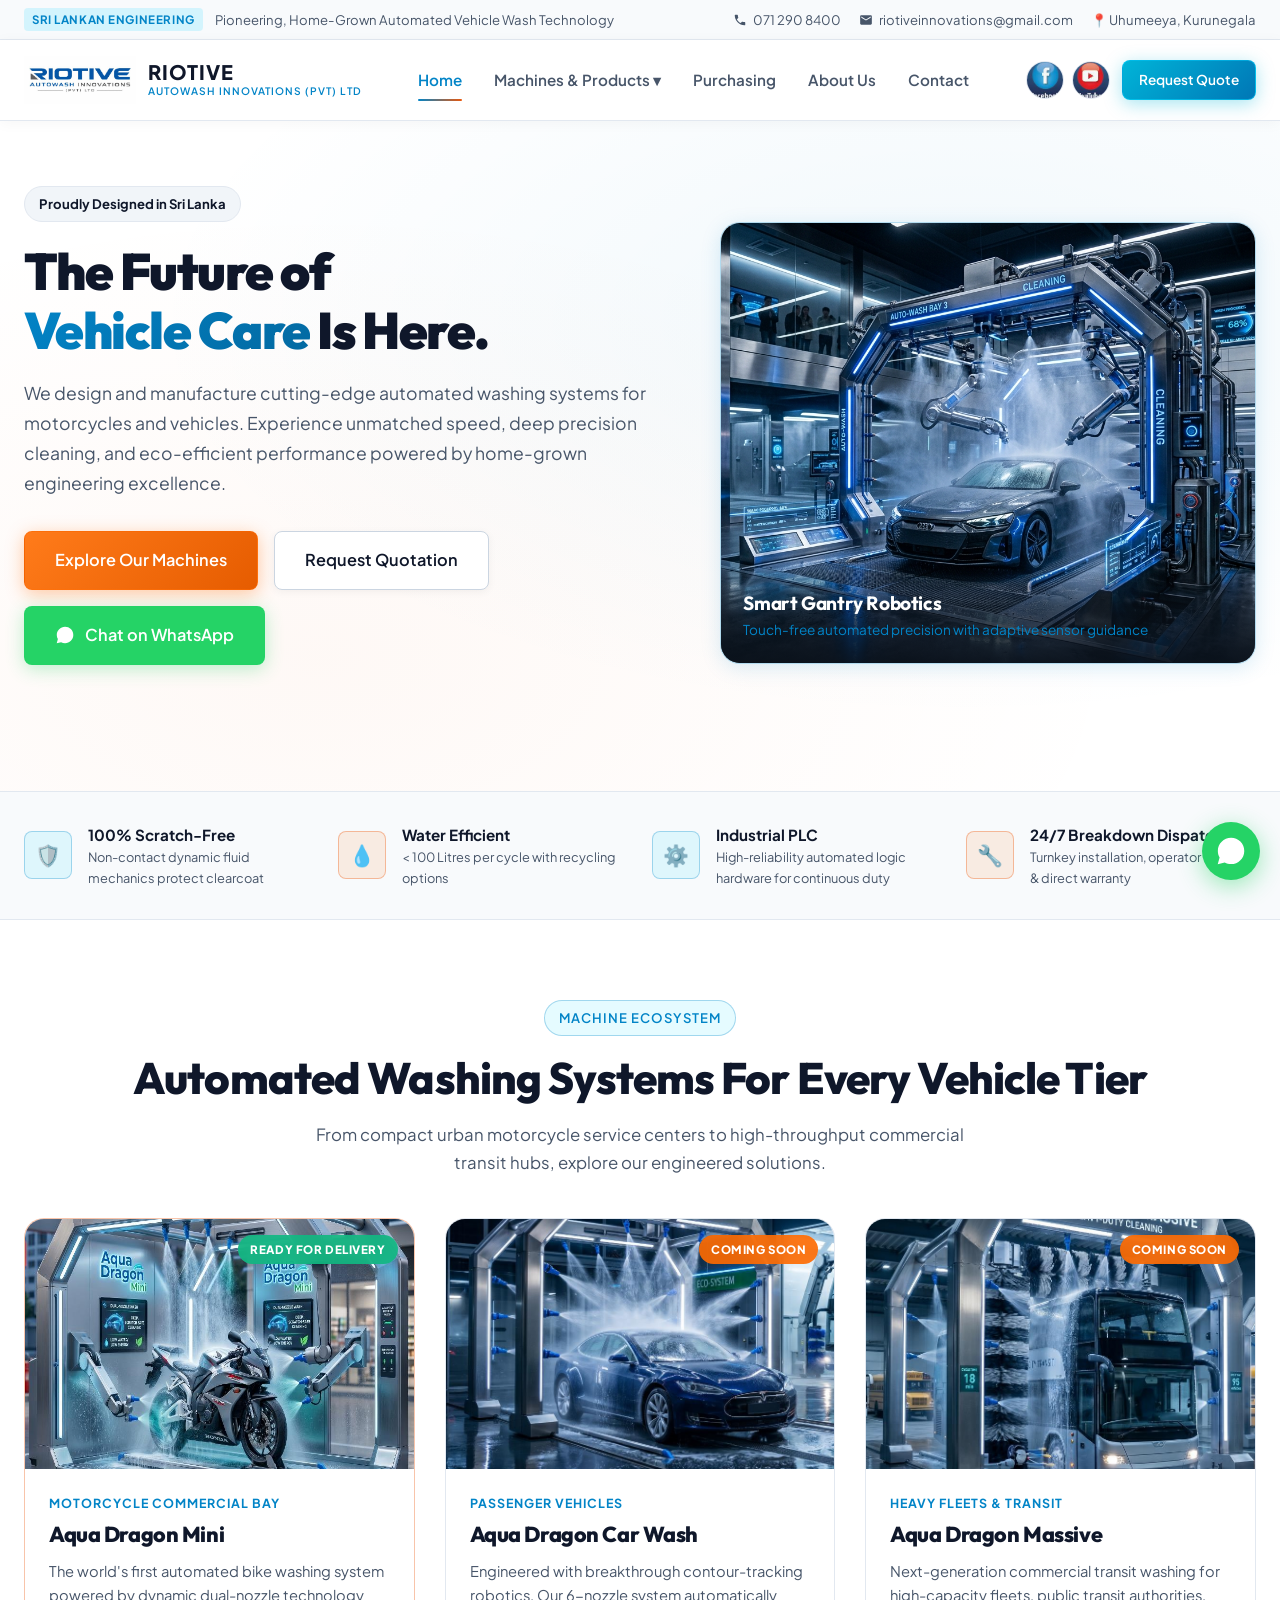
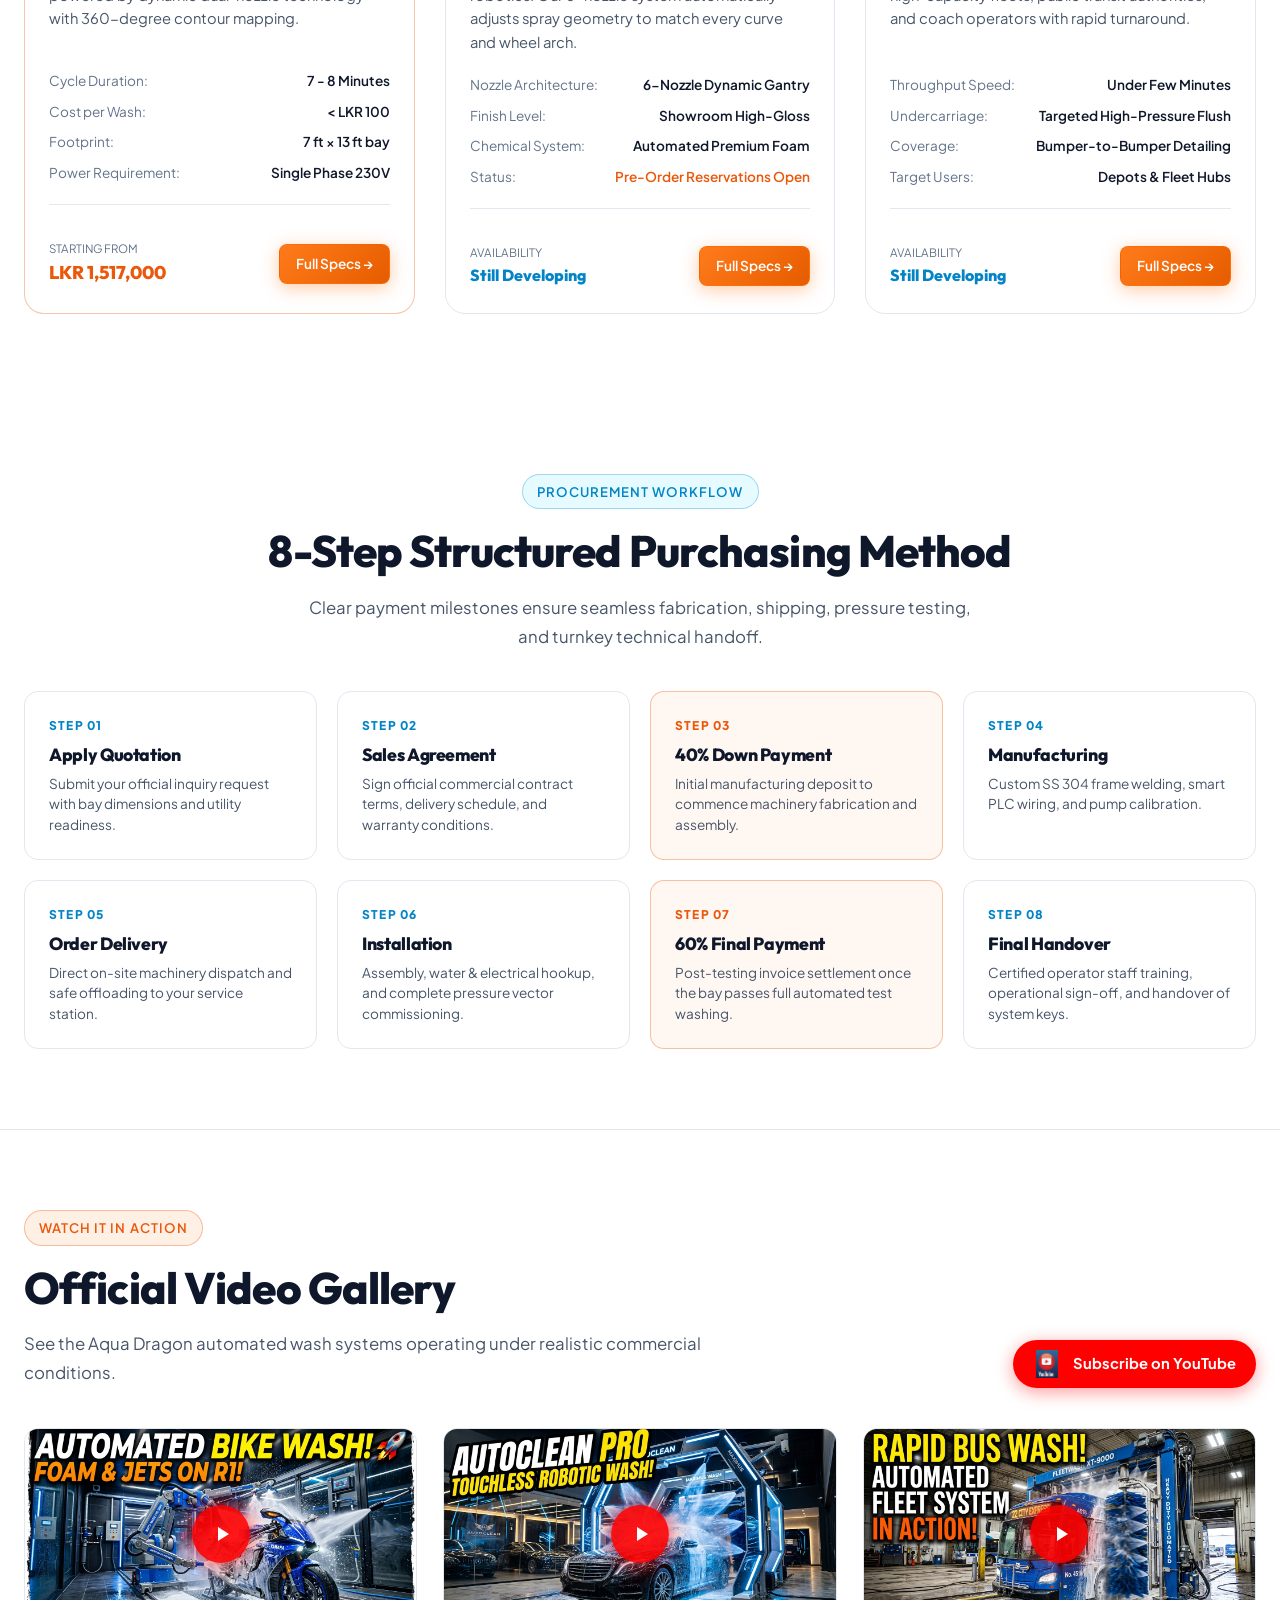
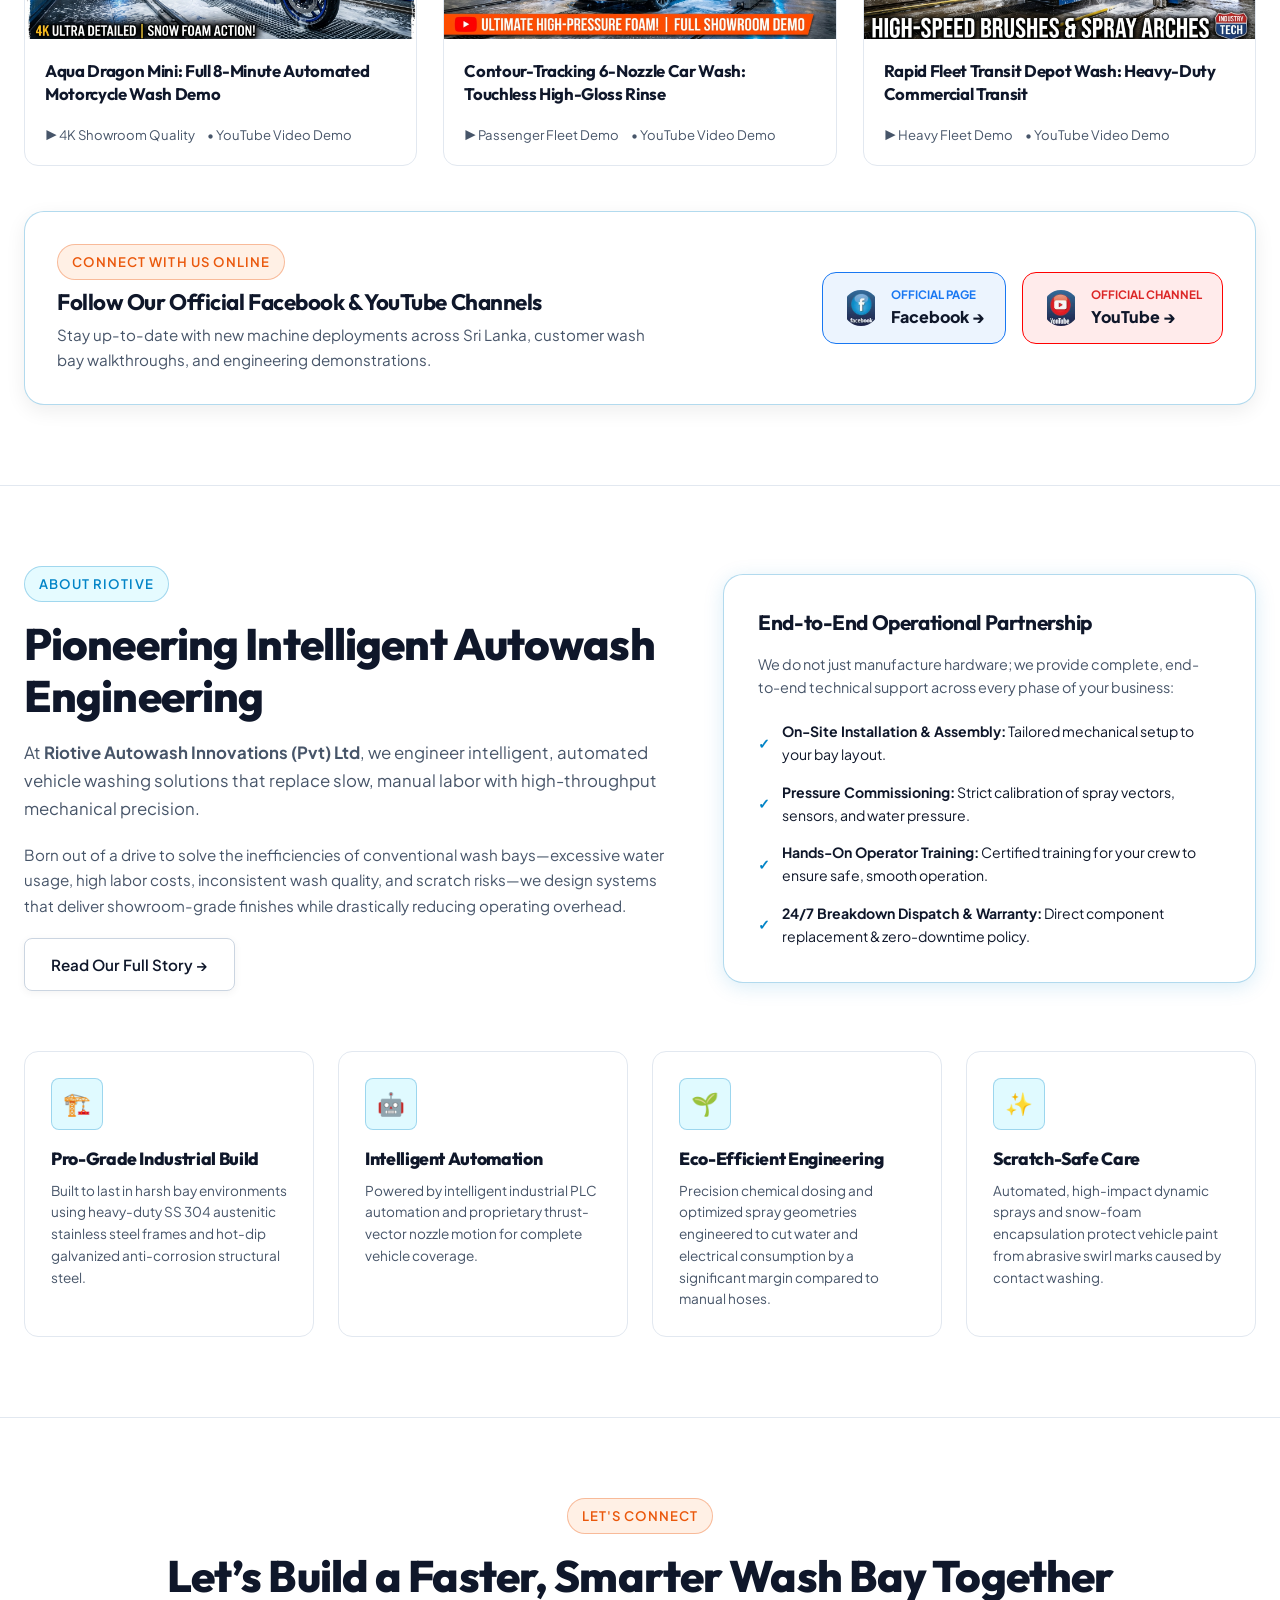
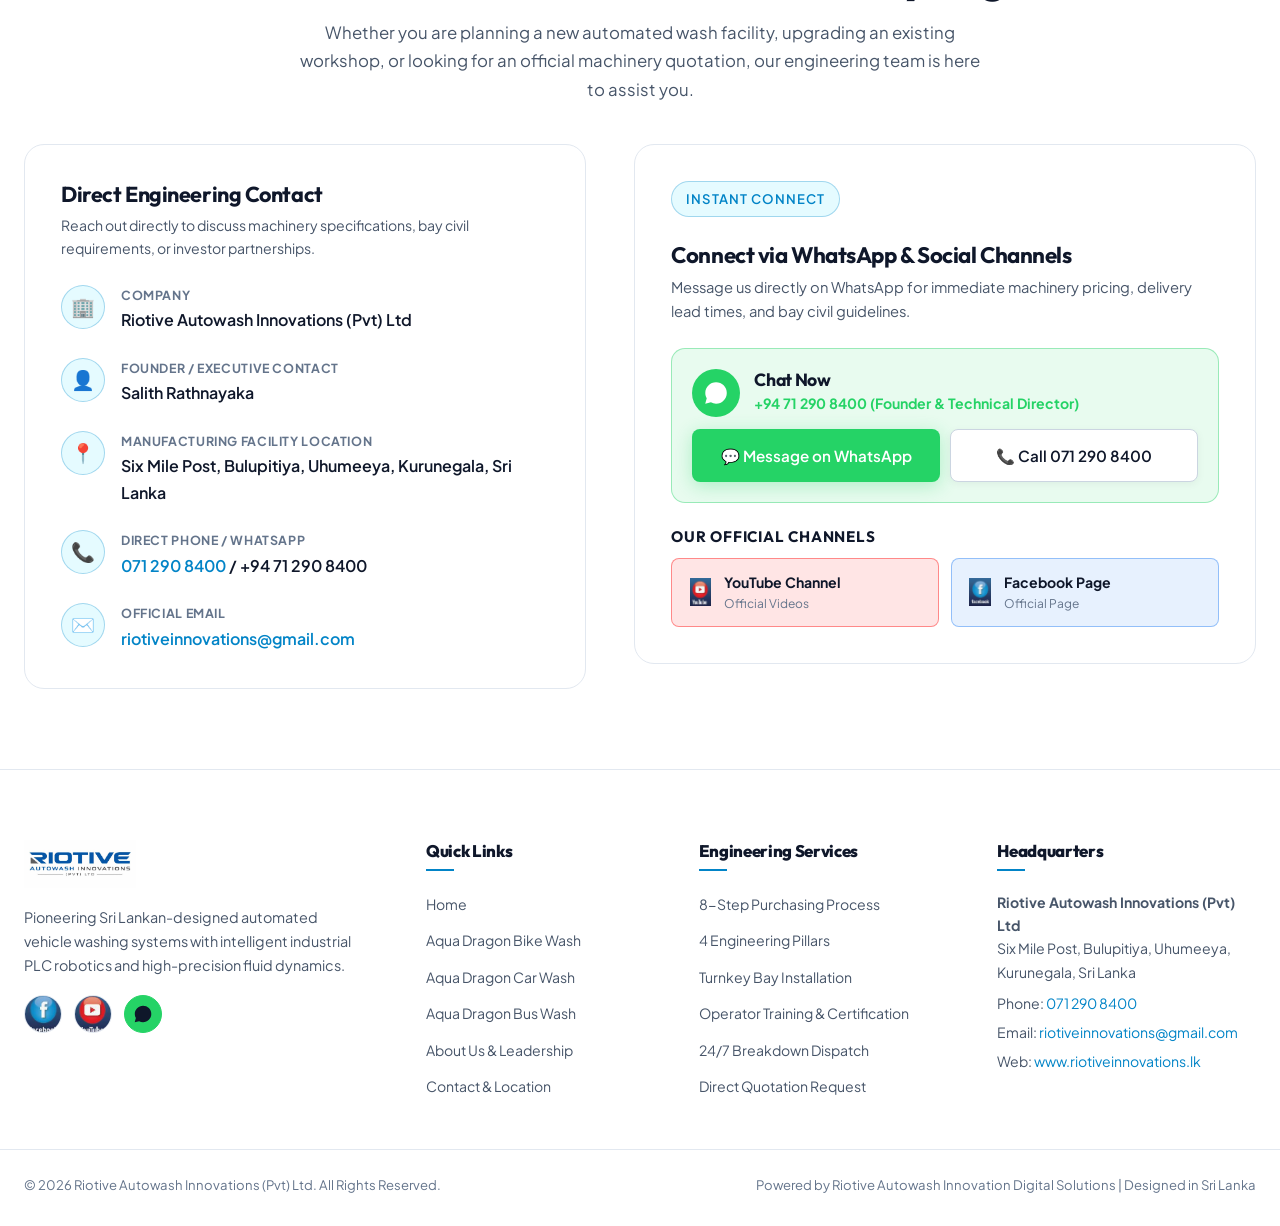
==== index.html @ 25929eab "Add files via upload" ====
<!DOCTYPE html>
<html lang="en">
<head>
  <meta charset="UTF-8">
  <meta name="viewport" content="width=device-width, initial-scale=1.0">
  <title>Riotive Autowash Innovations (Pvt) Ltd | Pioneering Automated Wash Systems</title>
  <meta name="description" content="Pioneering, Sri Lankan-designed automated vehicle washing systems for motorcycles, cars, and commercial transit fleets. Powered by industrial smart PLC and dynamic contour robotics.">
  <link rel="stylesheet" href="css/style.css">
  <link rel="stylesheet" href="css/responsive.css">
</head>
<body>

  <!-- Top Announcement / Contact Bar -->
  <aside class="top-bar" aria-label="Announcement & Quick Contact">
    <div class="container top-bar-content">
      <div class="top-bar-left">
        <span class="top-badge">Sri Lankan Engineering</span>
        <span>Pioneering, Home-Grown Automated Vehicle Wash Technology</span>
      </div>
      <div class="top-bar-right">
        <a href="tel:+94712908400" class="top-contact-link">
          <svg width="14" height="14" viewBox="0 0 24 24" fill="currentColor"><path d="M20 15.5c-1.2 0-2.4-.2-3.6-.6-.3-.1-.7 0-1 .2l-2.2 2.2c-2.8-1.4-5.1-3.8-6.6-6.6l2.2-2.2c.3-.3.4-.7.2-1-.5-1.1-.7-2.3-.7-3.5 0-.6-.4-1-1-1H4c-.6 0-1 .4-1 1 0 9.4 7.6 17 17 17 .6 0 1-.4 1-1v-3.5c0-.6-.4-1-1-1z"/></svg>
          071 290 8400
        </a>
        <a href="mailto:riotiveinnovations@gmail.com" class="top-contact-link">
          <svg width="14" height="14" viewBox="0 0 24 24" fill="currentColor"><path d="M20 4H4c-1.1 0-2 .9-2 2v12c0 1.1.9 2 2 2h16c1.1 0 2-.9 2-2V6c0-1.1-.9-2-2-2zm0 4l-8 5-8-5V6l8 5 8-5v2z"/></svg>
          riotiveinnovations@gmail.com
        </a>
        <span>📍 Uhumeeya, Kurunegala</span>
      </div>
    </div>
  </aside>

  <!-- Main Sticky Header -->
  <header class="site-header">
    <div class="container header-container">
      <a href="index.html" class="brand-logo-wrap">
        <img src="assets/images/riotive-logo.jpg" alt="Riotive Autowash Innovations Logo" class="brand-logo-img">
        <div class="brand-title-wrap">
          <span class="brand-title">RIOTIVE</span>
          <span class="brand-sub">AUTOWASH INNOVATIONS (PVT) LTD</span>
        </div>
      </a>

      <!-- Desktop Nav -->
      <nav class="main-nav" id="mainNav">
        <a href="index.html" class="nav-link active">Home</a>
        <div class="nav-item-dropdown">
          <a href="#products" class="nav-link">Machines & Products ▾</a>
          <div class="dropdown-menu">
            <a href="bike-wash.html" class="dropdown-link">
              <span>🏍️ Aqua Dragon Mini (Bike)</span>
              <span class="dropdown-badge">Ready</span>
            </a>
            <a href="car-wash.html" class="dropdown-link">
              <span>🚗 Aqua Dragon Car Wash</span>
              <span class="dropdown-badge">Soon</span>
            </a>
            <a href="bus-wash.html" class="dropdown-link">
              <span>🚌 Aqua Dragon Massive (Bus)</span>
              <span class="dropdown-badge">Fleet</span>
            </a>
          </div>
        </div>
        <a href="#workflow" class="nav-link">Purchasing</a>
        <a href="about.html" class="nav-link">About Us</a>
        <a href="contact.html" class="nav-link">Contact</a>
      </nav>

      <!-- Action & Social Icons -->
      <div class="header-actions">
        <!-- Direct Social Badges (Click opens Facebook & YouTube) -->
        <div class="header-social-group">
          <a href="https://web.facebook.com/profile.php?id=61556286316075" target="_blank" rel="noopener noreferrer" class="social-pill-btn facebook" title="Visit Riotive on Facebook">
            <img src="assets/images/facebook-badge.png" alt="Facebook Page">
          </a>
          <a href="https://www.youtube.com/channel/UC009tsk7LXYCrfcSwEi6hLQ" target="_blank" rel="noopener noreferrer" class="social-pill-btn youtube" title="Watch Riotive on YouTube">
            <img src="assets/images/youtube-badge.png" alt="YouTube Channel">
          </a>
        </div>

        <a href="#contact" class="btn btn-primary btn-sm">Request Quote</a>
        <button class="mobile-toggle" id="mobileToggle" aria-label="Toggle Navigation">&#9776;</button>
      </div>
    </div>
  </header>

  <!-- Hero Section -->
  <section class="hero-section">
    <div class="hero-bg-overlay"></div>
    <div class="container hero-grid">
      <div class="hero-content">
        <div class="hero-badge-row">
          <div class="badge-country">
            <span>Proudly Designed in Sri Lanka</span>
          </div>
        </div>

        <h1 class="hero-title">
          The Future of <br>
          <span class="gradient-text-cyan">Vehicle Care</span> Is Here.
        </h1>

        <p class="hero-tagline">
          We design and manufacture cutting-edge automated washing systems for motorcycles and vehicles. Experience unmatched speed, deep precision cleaning, and eco-efficient performance powered by home-grown engineering excellence.
        </p>

        <div class="hero-cta-group">
          <a href="#products" class="btn btn-orange btn-lg">Explore Our Machines</a>
          <a href="contact.html" class="btn btn-secondary btn-lg">Request Quotation</a>
          <a href="https://wa.me/94712908400?text=Hello%20Riotive,%20I%20would%20like%20to%20learn%20more%20about%20your%20automated%20washing%20systems" target="_blank" rel="noopener noreferrer" class="btn btn-whatsapp btn-lg">
            <svg width="20" height="20" viewBox="0 0 24 24" fill="currentColor"><path d="M12.04 2c-5.46 0-9.91 4.45-9.91 9.91 0 1.75.46 3.45 1.32 4.95L2.05 22l5.25-1.38c1.45.79 3.08 1.21 4.74 1.21 5.46 0 9.91-4.45 9.91-9.91 0-2.65-1.03-5.14-2.9-7.01A9.816 9.816 0 0 0 12.04 2z"/></svg>
            Chat on WhatsApp
          </a>
        </div>
      </div>

      <!-- Hero Visual Card -->
      <div class="hero-media-wrap">
        <div class="hero-main-card">
          <img src="assets/images/hero_banner.jpg" alt="Riotive Automated Vehicle Wash Facility" class="hero-main-img lightbox-trigger" data-caption="Riotive Futuristic Automated Wash Showroom Bay">
          <div class="hero-image-overlay">
            <h3 style="font-size: 1.2rem; color: #fff; margin-bottom: 4px;">Smart Gantry Robotics</h3>
            <p style="font-size: 0.85rem; color: var(--accent-cyan);">Touch-free automated precision with adaptive sensor guidance</p>
          </div>
        </div>
      </div>
    </div>
  </section>

  <!-- Trust & Value Strip -->
  <section class="trust-strip">
    <div class="container trust-grid">
      <div class="trust-item">
        <div class="trust-icon-box">🛡️</div>
        <div>
          <div class="trust-item-title">100% Scratch-Free</div>
          <div class="trust-item-desc">Non-contact dynamic fluid mechanics protect clearcoat</div>
        </div>
      </div>

      <div class="trust-item orange">
        <div class="trust-icon-box">💧</div>
        <div>
          <div class="trust-item-title">Water Efficient</div>
          <div class="trust-item-desc">&lt; 100 Litres per cycle with recycling options</div>
        </div>
      </div>

      <div class="trust-item">
        <div class="trust-icon-box">⚙️</div>
        <div>
          <div class="trust-item-title">Industrial PLC</div>
          <div class="trust-item-desc">High-reliability automated logic hardware for continuous duty</div>
        </div>
      </div>

      <div class="trust-item orange">
        <div class="trust-icon-box">🔧</div>
        <div>
          <div class="trust-item-title">24/7 Breakdown Dispatch</div>
          <div class="trust-item-desc">Turnkey installation, operator training & direct warranty</div>
        </div>
      </div>
    </div>
  </section>

  <!-- Product Lineup Section -->
  <section class="products-section" id="products">
    <div class="container">
      <div class="text-center">
        <span class="section-tag">Machine Ecosystem</span>
        <h2 class="section-title">Automated Washing Systems For Every Vehicle Tier</h2>
        <p class="section-desc">From compact urban motorcycle service centers to high-throughput commercial transit hubs, explore our engineered solutions.</p>
      </div>

      <div class="products-grid">
        <!-- 1. Aqua Dragon Mini (Bike) -->
        <article class="product-card featured" onclick="if(!event.target.closest('a')) window.location.href='bike-wash.html'" data-href="bike-wash.html" role="button" tabindex="0" aria-label="View Aqua Dragon Mini full specifications">
          <span class="product-card-badge">Ready for Delivery</span>
          <div class="product-thumb-wrap">
            <img src="assets/images/bike-wash-bay.jpg" alt="Aqua Dragon Mini Automatic Bike Wash" class="product-thumb-img">
          </div>
          <div class="product-card-body">
            <span class="product-category">Motorcycle Commercial Bay</span>
            <h3 class="product-title">Aqua Dragon Mini</h3>
            <p class="product-desc">The world's first automated bike washing system powered by dynamic dual-nozzle technology with 360-degree contour mapping.</p>
            
            <div class="product-specs-list">
              <div class="product-spec-row">
                <span class="spec-key">Cycle Duration:</span>
                <span class="spec-val">7 - 8 Minutes</span>
              </div>
              <div class="product-spec-row">
                <span class="spec-key">Cost per Wash:</span>
                <span class="spec-val">&lt; LKR 100</span>
              </div>
              <div class="product-spec-row">
                <span class="spec-key">Footprint:</span>
                <span class="spec-val">7 ft × 13 ft bay</span>
              </div>
              <div class="product-spec-row">
                <span class="spec-key">Power Requirement:</span>
                <span class="spec-val">Single Phase 230V</span>
              </div>
            </div>

            <div class="product-card-footer">
              <div class="product-pricing-wrap">
                <span class="price-sub">Starting From</span>
                <span class="price-num">LKR 1,517,000</span>
              </div>
              <a href="bike-wash.html" class="btn btn-orange btn-sm">Full Specs &rarr;</a>
            </div>
          </div>
        </article>

        <!-- 2. Aqua Dragon Car Wash -->
        <article class="product-card" onclick="if(!event.target.closest('a')) window.location.href='car-wash.html'" data-href="car-wash.html" role="button" tabindex="0" aria-label="View Aqua Dragon Car Wash full specifications">
          <span class="product-card-badge orange">Coming Soon</span>
          <div class="product-thumb-wrap">
            <img src="assets/images/car-wash-gantry.jpg" alt="Aqua Dragon Automatic Car Wash" class="product-thumb-img">
          </div>
          <div class="product-card-body">
            <span class="product-category">Passenger Vehicles</span>
            <h3 class="product-title">Aqua Dragon Car Wash</h3>
            <p class="product-desc">Engineered with breakthrough contour-tracking robotics. Our 6-nozzle system automatically adjusts spray geometry to match every curve and wheel arch.</p>
            
            <div class="product-specs-list">
              <div class="product-spec-row">
                <span class="spec-key">Nozzle Architecture:</span>
                <span class="spec-val">6-Nozzle Dynamic Gantry</span>
              </div>
              <div class="product-spec-row">
                <span class="spec-key">Finish Level:</span>
                <span class="spec-val">Showroom High-Gloss</span>
              </div>
              <div class="product-spec-row">
                <span class="spec-key">Chemical System:</span>
                <span class="spec-val">Automated Premium Foam</span>
              </div>
              <div class="product-spec-row">
                <span class="spec-key">Status:</span>
                <span class="spec-val" style="color: var(--accent-orange);">Pre-Order Reservations Open</span>
              </div>
            </div>

            <div class="product-card-footer">
              <div class="product-pricing-wrap">
                <span class="price-sub">Availability</span>
                <span class="price-num" style="font-size: 1rem; color: var(--accent-cyan);">Still Developing</span>
              </div>
              <a href="car-wash.html" class="btn btn-orange btn-sm">Full Specs &rarr;</a>
            </div>
          </div>
        </article>

        <!-- 3. Aqua Dragon Massive (Bus) -->
        <article class="product-card" onclick="if(!event.target.closest('a')) window.location.href='bus-wash.html'" data-href="bus-wash.html" role="button" tabindex="0" aria-label="View Aqua Dragon Massive full specifications">
          <span class="product-card-badge orange">Coming Soon</span>
          <div class="product-thumb-wrap">
            <img src="assets/images/bus-wash-gantry.jpg" alt="Aqua Dragon Massive Automatic Bus Wash" class="product-thumb-img">
          </div>
          <div class="product-card-body">
            <span class="product-category">Heavy Fleets & Transit</span>
            <h3 class="product-title">Aqua Dragon Massive</h3>
            <p class="product-desc">Next-generation commercial transit washing for high-capacity fleets, public transit authorities, and coach operators with rapid turnaround.</p>
            
            <div class="product-specs-list">
              <div class="product-spec-row">
                <span class="spec-key">Throughput Speed:</span>
                <span class="spec-val">Under Few Minutes</span>
              </div>
              <div class="product-spec-row">
                <span class="spec-key">Undercarriage:</span>
                <span class="spec-val">Targeted High-Pressure Flush</span>
              </div>
              <div class="product-spec-row">
                <span class="spec-key">Coverage:</span>
                <span class="spec-val">Bumper-to-Bumper Detailing</span>
              </div>
              <div class="product-spec-row">
                <span class="spec-key">Target Users:</span>
                <span class="spec-val">Depots & Fleet Hubs</span>
              </div>
            </div>

            <div class="product-card-footer">
              <div class="product-pricing-wrap">
                <span class="price-sub">Availability</span>
                <span class="price-num" style="font-size: 1rem; color: var(--accent-cyan);">Still Developing</span>
              </div>
              <a href="bus-wash.html" class="btn btn-orange btn-sm">Full Specs &rarr;</a>
            </div>
          </div>
        </article>
      </div>
    </div>
  </section>



  <!-- 8-Step Purchasing & Procurement Workflow -->
  <section class="workflow-section" id="workflow">
    <div class="container">
      <div class="text-center">
        <span class="section-tag">Procurement Workflow</span>
        <h2 class="section-title">8-Step Structured Purchasing Method</h2>
        <p class="section-desc">Clear payment milestones ensure seamless fabrication, shipping, pressure testing, and turnkey technical handoff.</p>
      </div>

      <div class="workflow-grid">
        <div class="workflow-card">
          <div class="workflow-step-num">Step 01</div>
          <h4 class="workflow-card-title">Apply Quotation</h4>
          <p class="workflow-card-desc">Submit your official inquiry request with bay dimensions and utility readiness.</p>
        </div>

        <div class="workflow-card">
          <div class="workflow-step-num">Step 02</div>
          <h4 class="workflow-card-title">Sales Agreement</h4>
          <p class="workflow-card-desc">Sign official commercial contract terms, delivery schedule, and warranty conditions.</p>
        </div>

        <div class="workflow-card highlight">
          <div class="workflow-step-num">Step 03</div>
          <h4 class="workflow-card-title">40% Down Payment</h4>
          <p class="workflow-card-desc">Initial manufacturing deposit to commence machinery fabrication and assembly.</p>
        </div>

        <div class="workflow-card">
          <div class="workflow-step-num">Step 04</div>
          <h4 class="workflow-card-title">Manufacturing</h4>
          <p class="workflow-card-desc">Custom SS 304 frame welding, smart PLC wiring, and pump calibration.</p>
        </div>

        <div class="workflow-card">
          <div class="workflow-step-num">Step 05</div>
          <h4 class="workflow-card-title">Order Delivery</h4>
          <p class="workflow-card-desc">Direct on-site machinery dispatch and safe offloading to your service station.</p>
        </div>

        <div class="workflow-card">
          <div class="workflow-step-num">Step 06</div>
          <h4 class="workflow-card-title">Installation</h4>
          <p class="workflow-card-desc">Assembly, water & electrical hookup, and complete pressure vector commissioning.</p>
        </div>

        <div class="workflow-card highlight">
          <div class="workflow-step-num">Step 07</div>
          <h4 class="workflow-card-title">60% Final Payment</h4>
          <p class="workflow-card-desc">Post-testing invoice settlement once the bay passes full automated test washing.</p>
        </div>

        <div class="workflow-card">
          <div class="workflow-step-num">Step 08</div>
          <h4 class="workflow-card-title">Final Handover</h4>
          <p class="workflow-card-desc">Certified operator staff training, operational sign-off, and handover of system keys.</p>
        </div>
      </div>

    </div>
  </section>

  <!-- Video Gallery Section (YouTube Integration) -->
  <section class="video-section" id="videos">
    <div class="container">
      <div class="video-header-row">
        <div>
          <span class="section-tag orange">Watch It In Action</span>
          <h2 class="section-title">Official Video Gallery</h2>
          <p class="section-desc" style="margin-bottom: 0;">See the Aqua Dragon automated wash systems operating under realistic commercial conditions.</p>
        </div>

        <!-- Direct Click to YouTube Channel -->
        <a href="https://www.youtube.com/channel/UC009tsk7LXYCrfcSwEi6hLQ" target="_blank" rel="noopener noreferrer" class="youtube-channel-pill" title="Click to visit Riotive YouTube Channel">
          <img src="assets/images/youtube-badge.png" alt="YouTube" style="width: 28px; height: 28px; object-fit: contain;">
          <span>Subscribe on YouTube</span>
        </a>
      </div>

      <div class="video-grid">
        <!-- Video 1: Bike Wash -->
        <div class="video-card video-card-trigger" data-title="Aqua Dragon Automatic Bike Wash - Dual-Nozzle Snow Foam & Pressure Demo">
          <div class="video-thumb-container">
            <img src="assets/images/video_thumb_bike.jpg" alt="Automated Bike Wash Video" class="video-thumb-img">
            <div class="play-button-overlay">
              <svg viewBox="0 0 24 24"><path d="M8 5v14l11-7z"/></svg>
            </div>
          </div>
          <div class="video-info-box">
            <h4 class="video-title">Aqua Dragon Mini: Full 8-Minute Automated Motorcycle Wash Demo</h4>
            <div class="video-meta">
              <span>▶ 4K Showroom Quality</span>
              <span>• YouTube Video Demo</span>
            </div>
          </div>
        </div>

        <!-- Video 2: Car Wash -->
        <div class="video-card video-card-trigger" data-title="Aqua Dragon Touchless Robotic Car Wash - High Pressure Foam Arches">
          <div class="video-thumb-container">
            <img src="assets/images/video_thumb_car.jpg" alt="Touchless Car Wash Video" class="video-thumb-img">
            <div class="play-button-overlay">
              <svg viewBox="0 0 24 24"><path d="M8 5v14l11-7z"/></svg>
            </div>
          </div>
          <div class="video-info-box">
            <h4 class="video-title">Contour-Tracking 6-Nozzle Car Wash: Touchless High-Gloss Rinse</h4>
            <div class="video-meta">
              <span>▶ Passenger Fleet Demo</span>
              <span>• YouTube Video Demo</span>
            </div>
          </div>
        </div>

        <!-- Video 3: Bus Wash -->
        <div class="video-card video-card-trigger" data-title="Aqua Dragon Massive Transit Bus Wash - Rapid Depot Fleet Cleaning">
          <div class="video-thumb-container">
            <img src="assets/images/video_thumb_bus.jpg" alt="Commercial Fleet Bus Wash Video" class="video-thumb-img">
            <div class="play-button-overlay">
              <svg viewBox="0 0 24 24"><path d="M8 5v14l11-7z"/></svg>
            </div>
          </div>
          <div class="video-info-box">
            <h4 class="video-title">Rapid Fleet Transit Depot Wash: Heavy-Duty Commercial Transit</h4>
            <div class="video-meta">
              <span>▶ Heavy Fleet Demo</span>
              <span>• YouTube Video Demo</span>
            </div>
          </div>
        </div>
      </div>

      <!-- Social Media Channels Spotlight Card (Direct Click to FB & YT) -->
      <div style="margin-top: 45px; background: var(--bg-card); border: 1px solid var(--border-cyan); border-radius: var(--radius-lg); padding: 32px; box-shadow: var(--shadow-md);">
        <div style="display: flex; justify-content: space-between; align-items: center; flex-wrap: wrap; gap: 24px;">
          <div>
            <span class="section-tag orange" style="margin-bottom: 8px;">Connect With Us Online</span>
            <h3 style="color: var(--text-main); font-size: 1.4rem; margin-bottom: 6px;">Follow Our Official Facebook & YouTube Channels</h3>
            <p style="color: var(--text-muted); font-size: 0.95rem; max-width: 600px;">Stay up-to-date with new machine deployments across Sri Lanka, customer wash bay walkthroughs, and engineering demonstrations.</p>
          </div>
          <div style="display: flex; align-items: center; gap: 16px; flex-wrap: wrap;">
            <!-- Clickable Facebook Image Link -->
            <a href="https://web.facebook.com/profile.php?id=61556286316075" target="_blank" rel="noopener noreferrer" style="display: flex; align-items: center; gap: 12px; background: rgba(24, 119, 242, 0.08); border: 1px solid #1877F2; padding: 12px 20px; border-radius: var(--radius-md); text-decoration: none; transition: transform 0.2s;" title="Open Riotive Facebook Page">
              <img src="assets/images/facebook-badge.png" alt="Riotive Facebook Logo" style="width: 36px; height: 36px; object-fit: contain; border-radius: 50%;">
              <div>
                <span style="font-size: 0.72rem; color: #1877F2; text-transform: uppercase; font-weight: 700; display: block;">Official Page</span>
                <span style="font-size: 1rem; color: var(--text-main); font-weight: 800;">Facebook &rarr;</span>
              </div>
            </a>
            <!-- Clickable YouTube Image Link -->
            <a href="https://www.youtube.com/channel/UC009tsk7LXYCrfcSwEi6hLQ" target="_blank" rel="noopener noreferrer" style="display: flex; align-items: center; gap: 12px; background: rgba(255, 0, 0, 0.08); border: 1px solid #FF0000; padding: 12px 20px; border-radius: var(--radius-md); text-decoration: none; transition: transform 0.2s;" title="Open Riotive YouTube Channel">
              <img src="assets/images/youtube-badge.png" alt="Riotive YouTube Logo" style="width: 36px; height: 36px; object-fit: contain; border-radius: 50%;">
              <div>
                <span style="font-size: 0.72rem; color: #dc2626; text-transform: uppercase; font-weight: 700; display: block;">Official Channel</span>
                <span style="font-size: 1rem; color: var(--text-main); font-weight: 800;">YouTube &rarr;</span>
              </div>
            </a>
          </div>
        </div>
      </div>
    </div>
  </section>

  <!-- About Us & Core Engineering Pillars -->
  <section class="about-section" id="about">
    <div class="container">
      <div class="about-intro-grid">
        <div>
          <span class="section-tag">About Riotive</span>
          <h2 class="section-title">Pioneering Intelligent Autowash Engineering</h2>
          <p style="color: var(--text-muted); font-size: 1.05rem; margin-bottom: 20px;">
            At <strong>Riotive Autowash Innovations (Pvt) Ltd</strong>, we engineer intelligent, automated vehicle washing solutions that replace slow, manual labor with high-throughput mechanical precision.
          </p>
          <p style="color: var(--text-muted); font-size: 0.95rem; margin-bottom: 20px;">
            Born out of a drive to solve the inefficiencies of conventional wash bays—excessive water usage, high labor costs, inconsistent wash quality, and scratch risks—we design systems that deliver showroom-grade finishes while drastically reducing operating overhead.
          </p>
          <a href="about.html" class="btn btn-secondary">Read Our Full Story &rarr;</a>
        </div>

        <div class="about-stats-card">
          <h3 style="font-size: 1.3rem; margin-bottom: 18px; color: var(--text-main);">End-to-End Operational Partnership</h3>
          <p style="font-size: 0.9rem; color: var(--text-muted); margin-bottom: 20px;">We do not just manufacture hardware; we provide complete, end-to-end technical support across every phase of your business:</p>
          
          <ul style="display: flex; flex-direction: column; gap: 14px; font-size: 0.88rem;">
            <li style="display: flex; gap: 12px; align-items: center;">
              <span style="color: var(--accent-cyan); font-weight: 700;">✓</span>
              <span><strong>On-Site Installation & Assembly:</strong> Tailored mechanical setup to your bay layout.</span>
            </li>
            <li style="display: flex; gap: 12px; align-items: center;">
              <span style="color: var(--accent-cyan); font-weight: 700;">✓</span>
              <span><strong>Pressure Commissioning:</strong> Strict calibration of spray vectors, sensors, and water pressure.</span>
            </li>
            <li style="display: flex; gap: 12px; align-items: center;">
              <span style="color: var(--accent-cyan); font-weight: 700;">✓</span>
              <span><strong>Hands-On Operator Training:</strong> Certified training for your crew to ensure safe, smooth operation.</span>
            </li>
            <li style="display: flex; gap: 12px; align-items: center;">
              <span style="color: var(--accent-cyan); font-weight: 700;">✓</span>
              <span><strong>24/7 Breakdown Dispatch & Warranty:</strong> Direct component replacement & zero-downtime policy.</span>
            </li>
          </ul>
        </div>
      </div>

      <!-- 4 Pillars -->
      <div class="pillars-grid">
        <div class="pillar-card">
          <div class="pillar-icon-box">🏗️</div>
          <h4 class="pillar-title">Pro-Grade Industrial Build</h4>
          <p class="pillar-desc">Built to last in harsh bay environments using heavy-duty SS 304 austenitic stainless steel frames and hot-dip galvanized anti-corrosion structural steel.</p>
        </div>

        <div class="pillar-card">
          <div class="pillar-icon-box">🤖</div>
          <h4 class="pillar-title">Intelligent Automation</h4>
          <p class="pillar-desc">Powered by intelligent industrial PLC automation and proprietary thrust-vector nozzle motion for complete vehicle coverage.</p>
        </div>

        <div class="pillar-card">
          <div class="pillar-icon-box">🌱</div>
          <h4 class="pillar-title">Eco-Efficient Engineering</h4>
          <p class="pillar-desc">Precision chemical dosing and optimized spray geometries engineered to cut water and electrical consumption by a significant margin compared to manual hoses.</p>
        </div>

        <div class="pillar-card">
          <div class="pillar-icon-box">✨</div>
          <h4 class="pillar-title">Scratch-Safe Care</h4>
          <p class="pillar-desc">Automated, high-impact dynamic sprays and snow-foam encapsulation protect vehicle paint from abrasive swirl marks caused by contact washing.</p>
        </div>
      </div>
    </div>
  </section>

  <!-- Contact & Quotation Request Section -->
  <section class="contact-section" id="contact">
    <div class="container">
      <div class="text-center">
        <span class="section-tag orange">Let's Connect</span>
        <h2 class="section-title">Let’s Build a Faster, Smarter Wash Bay Together</h2>
        <p class="section-desc">Whether you are planning a new automated wash facility, upgrading an existing workshop, or looking for an official machinery quotation, our engineering team is here to assist you.</p>
      </div>

      <div class="contact-grid">
        <!-- Contact Details Card -->
        <div class="contact-info-card">
          <div>
            <h3 style="font-size: 1.35rem; color: var(--text-main); margin-bottom: 6px;">Direct Engineering Contact</h3>
            <p style="font-size: 0.88rem; color: var(--text-muted);">Reach out directly to discuss machinery specifications, bay civil requirements, or investor partnerships.</p>
          </div>

          <div class="contact-detail-item">
            <div class="contact-icon-circle">🏢</div>
            <div>
              <div class="contact-detail-label">Company</div>
              <div class="contact-detail-val">Riotive Autowash Innovations (Pvt) Ltd</div>
            </div>
          </div>

          <div class="contact-detail-item">
            <div class="contact-icon-circle">👤</div>
            <div>
              <div class="contact-detail-label">Founder / Executive Contact</div>
              <div class="contact-detail-val">Salith Rathnayaka</div>
            </div>
          </div>

          <div class="contact-detail-item">
            <div class="contact-icon-circle">📍</div>
            <div>
              <div class="contact-detail-label">Manufacturing Facility Location</div>
              <div class="contact-detail-val">Six Mile Post, Bulupitiya, Uhumeeya, Kurunegala, Sri Lanka</div>
            </div>
          </div>

          <div class="contact-detail-item">
            <div class="contact-icon-circle">📞</div>
            <div>
              <div class="contact-detail-label">Direct Phone / WhatsApp</div>
              <div class="contact-detail-val">
                <a href="tel:+94712908400" style="color: var(--accent-cyan);">071 290 8400</a> / +94 71 290 8400
              </div>
            </div>
          </div>

          <div class="contact-detail-item">
            <div class="contact-icon-circle">✉️</div>
            <div>
              <div class="contact-detail-label">Official Email</div>
              <div class="contact-detail-val">
                <a href="mailto:riotiveinnovations@gmail.com" style="color: var(--accent-cyan);">riotiveinnovations@gmail.com</a>
              </div>
            </div>
          </div>
        </div>

      <!-- Direct Channels & WhatsApp Hub Card -->
      <div class="contact-info-card">
        <div>
          <span class="section-tag green">Instant Connect</span>
          <h3 style="font-size: 1.4rem; color: var(--text-main); margin-top: 8px; margin-bottom: 6px;">Connect via WhatsApp & Social Channels</h3>
          <p style="color: var(--text-muted); font-size: 0.92rem; margin-bottom: 24px;">Message us directly on WhatsApp for immediate machinery pricing, delivery lead times, and bay civil guidelines.</p>

          <!-- Large WhatsApp Direct Card -->
          <div style="background: rgba(37, 211, 102, 0.1); border: 1px solid rgba(37, 211, 102, 0.4); border-radius: var(--radius-md); padding: 20px; margin-bottom: 24px;">
            <div style="display: flex; align-items: center; gap: 14px; margin-bottom: 12px;">
              <div style="width: 48px; height: 48px; background: #25D366; border-radius: 50%; display: flex; align-items: center; justify-content: center; flex-shrink: 0;">
                <svg width="26" height="26" viewBox="0 0 24 24" fill="#ffffff"><path d="M12.04 2c-5.46 0-9.91 4.45-9.91 9.91 0 1.75.46 3.45 1.32 4.95L2.05 22l5.25-1.38c1.45.79 3.08 1.21 4.74 1.21 5.46 0 9.91-4.45 9.91-9.91 0-2.65-1.03-5.14-2.9-7.01A9.816 9.816 0 0 0 12.04 2z"/></svg>
              </div>
              <div>
                <h4 style="color: var(--text-main); font-size: 1.1rem; margin: 0;">Chat Now</h4>
                <span style="color: #25D366; font-size: 0.88rem; font-weight: 700;">+94 71 290 8400 (Founder & Technical Director)</span>
              </div>
            </div>
            <div style="display: flex; gap: 10px; flex-wrap: wrap;">
              <a href="https://wa.me/94712908400?text=Hello%20Riotive,%20I%20would%20like%20to%20inquire%20about%20your%20automated%20washing%20systems" target="_blank" rel="noopener noreferrer" class="btn btn-whatsapp" style="flex: 1; text-align: center;">💬 Message on WhatsApp</a>
              <a href="tel:+94712908400" class="btn btn-secondary" style="flex: 1; text-align: center;">📞 Call 071 290 8400</a>
            </div>
          </div>

          <!-- Official Social Channels -->
          <div>
            <h4 style="color: var(--text-main); font-size: 0.95rem; margin-bottom: 12px; text-transform: uppercase; letter-spacing: 0.05em;">Our Official Channels</h4>
            <div style="display: grid; grid-template-columns: 1fr 1fr; gap: 12px;">
              <a href="https://www.youtube.com/channel/UC009tsk7LXYCrfcSwEi6hLQ" target="_blank" rel="noopener noreferrer" style="display: flex; align-items: center; gap: 10px; background: rgba(255, 0, 0, 0.1); border: 1px solid rgba(255, 0, 0, 0.4); padding: 12px 14px; border-radius: var(--radius-sm); text-decoration: none;">
                <img src="assets/images/youtube-badge.png" alt="YouTube" style="width: 28px; height: 28px; object-fit: contain;">
                <div>
                  <div style="color: var(--text-main); font-weight: 700; font-size: 0.88rem;">YouTube Channel</div>
                  <div style="color: var(--text-dim); font-size: 0.75rem;">Official Videos</div>
                </div>
              </a>
              <a href="https://web.facebook.com/profile.php?id=61556286316075" target="_blank" rel="noopener noreferrer" style="display: flex; align-items: center; gap: 10px; background: rgba(24, 119, 242, 0.1); border: 1px solid rgba(24, 119, 242, 0.4); padding: 12px 14px; border-radius: var(--radius-sm); text-decoration: none;">
                <img src="assets/images/facebook-badge.png" alt="Facebook" style="width: 28px; height: 28px; object-fit: contain;">
                <div>
                  <div style="color: var(--text-main); font-weight: 700; font-size: 0.88rem;">Facebook Page</div>
                  <div style="color: var(--text-dim); font-size: 0.75rem;">Official Page</div>
                </div>
              </a>
            </div>
          </div>
        </div>
      </div>
      </div>
    </div>
  </section>

  <!-- Site Footer -->
  <footer class="site-footer">
    <div class="container footer-grid">
      <!-- Col 1: Brand & Socials -->
      <div class="footer-brand">
        <a href="index.html" class="brand-logo-wrap" style="margin-bottom: 12px;">
          <img src="assets/images/riotive-logo.jpg" alt="Riotive Logo" class="brand-logo-img">
        </a>
        <p>Pioneering Sri Lankan-designed automated vehicle washing systems with intelligent industrial PLC robotics and high-precision fluid dynamics.</p>
        
        <div class="footer-social-strip">
          <!-- Facebook Badge Link -->
          <a href="https://web.facebook.com/profile.php?id=61556286316075" target="_blank" rel="noopener noreferrer" class="social-pill-btn facebook" title="Visit our Facebook Page">
            <img src="assets/images/facebook-badge.png" alt="Riotive Facebook Page">
          </a>
          <!-- YouTube Badge Link -->
          <a href="https://www.youtube.com/channel/UC009tsk7LXYCrfcSwEi6hLQ" target="_blank" rel="noopener noreferrer" class="social-pill-btn youtube" title="Visit our YouTube Channel">
            <img src="assets/images/youtube-badge.png" alt="Riotive YouTube Channel">
          </a>
          <!-- Direct WhatsApp Link -->
          <a href="https://wa.me/94712908400" target="_blank" rel="noopener noreferrer" class="social-pill-btn" style="background: #25D366; border-color: #25D366;" title="Chat on WhatsApp">
            <svg width="20" height="20" viewBox="0 0 24 24" fill="currentColor"><path d="M12.04 2c-5.46 0-9.91 4.45-9.91 9.91 0 1.75.46 3.45 1.32 4.95L2.05 22l5.25-1.38c1.45.79 3.08 1.21 4.74 1.21 5.46 0 9.91-4.45 9.91-9.91 0-2.65-1.03-5.14-2.9-7.01A9.816 9.816 0 0 0 12.04 2z"/></svg>
          </a>
        </div>
      </div>

      <!-- Col 2: Navigation -->
      <div>
        <h4 class="footer-col-title">Quick Links</h4>
        <ul class="footer-links-list">
          <li><a href="index.html" class="footer-link">Home</a></li>
          <li><a href="bike-wash.html" class="footer-link">Aqua Dragon Bike Wash</a></li>
          <li><a href="car-wash.html" class="footer-link">Aqua Dragon Car Wash</a></li>
          <li><a href="bus-wash.html" class="footer-link">Aqua Dragon Bus Wash</a></li>
          <li><a href="about.html" class="footer-link">About Us & Leadership</a></li>
          <li><a href="contact.html" class="footer-link">Contact & Location</a></li>
        </ul>
      </div>

      <!-- Col 3: Services & Support -->
      <div>
        <h4 class="footer-col-title">Engineering Services</h4>
        <ul class="footer-links-list">
          <li><a href="#workflow" class="footer-link">8-Step Purchasing Process</a></li>
          <li><a href="#pillars" class="footer-link">4 Engineering Pillars</a></li>
          <li><a href="about.html" class="footer-link">Turnkey Bay Installation</a></li>
          <li><a href="about.html" class="footer-link">Operator Training & Certification</a></li>
          <li><a href="about.html" class="footer-link">24/7 Breakdown Dispatch</a></li>
          <li><a href="contact.html" class="footer-link">Direct Quotation Request</a></li>
        </ul>
      </div>

      <!-- Col 4: Contact info -->
      <div>
        <h4 class="footer-col-title">Headquarters</h4>
        <p style="font-size: 0.88rem; color: var(--text-muted); margin-bottom: 8px;">
          <strong>Riotive Autowash Innovations (Pvt) Ltd</strong><br>
          Six Mile Post, Bulupitiya, Uhumeeya,<br>
          Kurunegala, Sri Lanka
        </p>
        <p style="font-size: 0.88rem; color: var(--text-muted); margin-bottom: 6px;">
          Phone: <a href="tel:+94712908400" style="color: var(--accent-cyan);">071 290 8400</a>
        </p>
        <p style="font-size: 0.88rem; color: var(--text-muted); margin-bottom: 6px;">
          Email: <a href="mailto:riotiveinnovations@gmail.com" style="color: var(--accent-cyan);">riotiveinnovations@gmail.com</a>
        </p>
        <p style="font-size: 0.88rem; color: var(--text-muted);">
          Web: <a href="https://www.riotiveinnovations.lk" style="color: var(--accent-cyan);">www.riotiveinnovations.lk</a>
        </p>
      </div>
    </div>

    <!-- Copyright -->
    <div class="container footer-bottom">
      <div>
        &copy; 2026 Riotive Autowash Innovations (Pvt) Ltd. All Rights Reserved.
      </div>
      <div>
        Powered by Riotive Autowash Innovation Digital Solutions | Designed in Sri Lanka
      </div>
    </div>
  </footer>

  <!-- Floating WhatsApp Quick Button -->
  <a href="https://wa.me/94712908400?text=Hello%20Riotive%20Autowash,%20I%20would%20like%20to%20inquire%20about%20your%20automated%20washing%20systems" target="_blank" rel="noopener noreferrer" class="floating-whatsapp-btn" title="Chat with us on WhatsApp">
    <svg viewBox="0 0 24 24"><path d="M12.04 2c-5.46 0-9.91 4.45-9.91 9.91 0 1.75.46 3.45 1.32 4.95L2.05 22l5.25-1.38c1.45.79 3.08 1.21 4.74 1.21 5.46 0 9.91-4.45 9.91-9.91 0-2.65-1.03-5.14-2.9-7.01A9.816 9.816 0 0 0 12.04 2z"/></svg>
  </a>

  <!-- Lightbox Modal for Posters and High-Res Images -->
  <div class="modal-overlay" id="imageModal">
    <div class="modal-container">
      <button class="modal-close-btn" id="modalCloseBtn">&times;</button>
      <img src="" alt="Blueprint" class="modal-media-content" id="modalImageContent">
      <div class="modal-caption-bar">
        <span id="modalCaptionText" style="color: #fff; font-weight: 600;"></span>
        <span style="color: var(--accent-cyan); font-size: 0.8rem; font-weight: 700;">RIOTIVE ENGINEERING</span>
      </div>
    </div>
  </div>

  <!-- Video Play Modal -->
  <div class="modal-overlay" id="videoModal">
    <div class="modal-container" style="max-width: 800px;">
      <button class="modal-close-btn" id="videoCloseBtn">&times;</button>
      <div style="background: #000; padding: 20px; text-align: center;">
        <h3 id="videoModalTitle" style="color: #fff; margin-bottom: 16px; font-size: 1.15rem;">Riotive System Video Demo</h3>
        <div style="position: relative; padding-bottom: 56.25%; height: 0; overflow: hidden; border-radius: 8px; background: #0b1420; border: 1px solid var(--border-cyan);">
          <div style="position: absolute; top: 0; left: 0; width: 100%; height: 100%; display: flex; flex-direction: column; align-items: center; justify-content: center; padding: 20px;">
            <img src="assets/images/youtube-badge.png" alt="YouTube" style="width: 60px; height: 60px; margin-bottom: 12px; object-fit: contain;">
            <p style="color: #fff; font-weight: 700; margin-bottom: 6px;">Watch on Riotive Official YouTube Channel</p>
            <p style="color: var(--text-muted); font-size: 0.85rem; margin-bottom: 16px; max-width: 450px;">Full automated cycle demonstration featuring snow foam application, oscillating robotic jets, and smart PLC timing.</p>
            <a href="https://www.youtube.com/channel/UC009tsk7LXYCrfcSwEi6hLQ" target="_blank" rel="noopener noreferrer" class="btn btn-orange btn-sm">Open on YouTube &rarr;</a>
          </div>
        </div>
      </div>
    </div>
  </div>

  <!-- Scripts -->
  <script src="js/main.js"></script>
</body>
</html>
---- css/style.css ----
/* ==========================================================================
   RIOTIVE AUTOWASH INNOVATIONS (PVT) LTD
   Official Website Stylesheet
   Modern, Cyber-Industrial Automotive Robotics Aesthetic
   Pixel-Perfect Alignment for Mobile & PC Browsers
   ========================================================================== */

@import url('https://fonts.googleapis.com/css2?family=Outfit:wght@300;400;500;600;700;800;900&family=Plus+Jakarta+Sans:wght@400;500;600;700&display=swap');

:root {
  /* Color Palette - Clean, Modern White Background Theme */
  --bg-darkest: #ffffff;
  --bg-primary: #ffffff;
  --bg-secondary: #f8fafc;
  --bg-card: #ffffff;
  --bg-card-hover: #f8fafc;
  --bg-card-glass: rgba(255, 255, 255, 0.95);
  
  --accent-cyan: #0284c7;
  --accent-cyan-dark: #0369a1;
  --accent-cyan-glow: rgba(2, 132, 199, 0.15);
  
  --accent-orange: #ea580c;
  --accent-orange-light: #f97316;
  --accent-orange-glow: rgba(234, 88, 12, 0.2);

  --accent-blue: #0284c7;
  --accent-green: #10b981;
  --accent-green-glow: rgba(16, 185, 129, 0.2);
  
  --text-main: #0f172a;
  --text-muted: #475569;
  --text-dim: #64748b;
  
  --border-subtle: #e2e8f0;
  --border-cyan: rgba(2, 132, 199, 0.3);
  --border-orange: rgba(234, 88, 12, 0.35);
  
  --font-heading: 'Outfit', -apple-system, BlinkMacSystemFont, sans-serif;
  --font-body: 'Plus Jakarta Sans', -apple-system, BlinkMacSystemFont, sans-serif;
  
  --radius-sm: 8px;
  --radius-md: 14px;
  --radius-lg: 20px;
  --radius-full: 9999px;
  
  --transition-fast: 0.2s ease;
  --transition-normal: 0.3s cubic-bezier(0.16, 1, 0.3, 1);
  --transition-slow: 0.5s cubic-bezier(0.16, 1, 0.3, 1);
  
  --shadow-sm: 0 2px 8px rgba(0, 0, 0, 0.05);
  --shadow-md: 0 6px 20px rgba(0, 0, 0, 0.07);
  --shadow-lg: 0 12px 32px rgba(0, 0, 0, 0.09);
  --shadow-glow-cyan: 0 4px 20px rgba(2, 132, 199, 0.15);
  --shadow-glow-orange: 0 4px 20px rgba(234, 88, 12, 0.18);
}

/* Reset & Base Setup */
*, *::before, *::after {
  box-sizing: border-box;
  margin: 0;
  padding: 0;
}

html {
  scroll-behavior: smooth;
  font-size: 16px;
  background-color: #ffffff;
  color: var(--text-main);
  overflow-x: hidden;
  width: 100%;
}

body {
  font-family: var(--font-body);
  line-height: 1.65;
  background-color: #ffffff;
  color: var(--text-main);
  min-height: 100vh;
  overflow-x: hidden;
  width: 100%;
  -webkit-font-smoothing: antialiased;
  -moz-osx-font-smoothing: grayscale;
}

a {
  color: inherit;
  text-decoration: none;
  transition: var(--transition-fast);
}

img {
  max-width: 100%;
  height: auto;
  display: block;
}

ul, ol {
  list-style: none;
}

button, input, select, textarea {
  font-family: inherit;
  font-size: inherit;
  border: none;
  outline: none;
}

/* Container with Perfect Alignment */
.container {
  width: 100%;
  max-width: 1280px;
  margin-left: auto;
  margin-right: auto;
  padding-left: 24px;
  padding-right: 24px;
}

.container-wide {
  max-width: 1400px;
}

/* Typography Helpers */
h1, h2, h3, h4, h5, h6 {
  font-family: var(--font-heading);
  font-weight: 700;
  line-height: 1.25;
  letter-spacing: -0.02em;
  color: var(--text-main);
}

.gradient-text-cyan {
  background: linear-gradient(135deg, #0284c7 0%, #0369a1 100%);
  -webkit-background-clip: text;
  -webkit-text-fill-color: transparent;
}

.gradient-text-orange {
  background: linear-gradient(135deg, #ea580c 0%, #c2410c 100%);
  -webkit-background-clip: text;
  -webkit-text-fill-color: transparent;
}

/* Section Common Styles */
section {
  padding: 80px 0;
  position: relative;
  width: 100%;
  overflow: hidden;
}

.section-tag {
  display: inline-flex;
  align-items: center;
  gap: 8px;
  padding: 6px 14px;
  background: rgba(0, 210, 255, 0.1);
  border: 1px solid var(--border-cyan);
  border-radius: var(--radius-full);
  font-size: 0.82rem;
  font-weight: 600;
  text-transform: uppercase;
  letter-spacing: 0.08em;
  color: var(--accent-cyan);
  margin-bottom: 16px;
}

.section-tag.orange {
  background: rgba(255, 107, 0, 0.1);
  border-color: var(--border-orange);
  color: var(--accent-orange);
}

.section-tag.blue {
  background: rgba(0, 119, 182, 0.15);
  border-color: var(--border-cyan);
  color: #38bdf8;
}

.section-title {
  font-size: clamp(2rem, 3.5vw, 2.75rem);
  font-weight: 800;
  margin-bottom: 16px;
  line-height: 1.2;
}

.section-desc {
  font-size: 1.05rem;
  color: var(--text-muted);
  max-width: 680px;
  margin-bottom: 40px;
  line-height: 1.7;
}

.text-center {
  text-align: center;
}
.text-center .section-desc {
  margin-left: auto;
  margin-right: auto;
}

/* Buttons */
.btn {
  display: inline-flex;
  align-items: center;
  justify-content: center;
  gap: 10px;
  padding: 13px 26px;
  border-radius: var(--radius-sm);
  font-weight: 600;
  font-size: 0.95rem;
  cursor: pointer;
  transition: var(--transition-normal);
  text-align: center;
  white-space: nowrap;
}

.btn-primary {
  background: linear-gradient(135deg, #00b4d8 0%, #0077b6 100%);
  color: #ffffff;
  border: 1px solid rgba(0, 210, 255, 0.5);
  box-shadow: 0 4px 18px rgba(0, 180, 216, 0.35);
}
.btn-primary:hover {
  background: linear-gradient(135deg, #00c4ec 0%, #0088cc 100%);
  box-shadow: 0 6px 24px rgba(0, 210, 255, 0.5);
  transform: translateY(-2px);
}

.btn-orange {
  background: linear-gradient(135deg, #ff7b1a 0%, #e65c00 100%);
  color: #ffffff;
  border: 1px solid rgba(255, 107, 0, 0.5);
  box-shadow: 0 4px 18px rgba(255, 107, 0, 0.35);
}
.btn-orange:hover {
  background: linear-gradient(135deg, #ff8c33 0%, #f06400 100%);
  box-shadow: 0 6px 24px rgba(255, 107, 0, 0.55);
  transform: translateY(-2px);
}

.btn-secondary {
  background: #ffffff;
  border: 1px solid #cbd5e1;
  color: var(--text-main);
  box-shadow: var(--shadow-sm);
}
.btn-secondary:hover {
  background: #f8fafc;
  border-color: #94a3b8;
  color: var(--text-main);
  transform: translateY(-2px);
  box-shadow: var(--shadow-md);
}

.btn-whatsapp {
  background: #25D366;
  color: #ffffff;
  border: 1px solid rgba(37, 211, 102, 0.5);
  box-shadow: 0 4px 18px rgba(37, 211, 102, 0.3);
}
.btn-whatsapp:hover {
  background: #22bf5b;
  box-shadow: 0 6px 24px rgba(37, 211, 102, 0.5);
  transform: translateY(-2px);
}

.btn-sm {
  padding: 8px 16px;
  font-size: 0.85rem;
}

.btn-lg {
  padding: 15px 30px;
  font-size: 1.02rem;
}

/* ==========================================================================
   Top Announcement Bar
   ========================================================================== */
.top-bar {
  background: #f8fafc;
  border-bottom: 1px solid var(--border-subtle);
  font-size: 0.82rem;
  padding: 8px 0;
  color: var(--text-muted);
}
.top-bar-content {
  display: flex;
  justify-content: space-between;
  align-items: center;
  gap: 16px;
}
.top-bar-left {
  display: flex;
  align-items: center;
  gap: 12px;
}
.top-badge {
  background: rgba(0, 210, 255, 0.15);
  color: var(--accent-cyan);
  padding: 2px 8px;
  border-radius: 4px;
  font-weight: 700;
  font-size: 0.72rem;
  letter-spacing: 0.05em;
  text-transform: uppercase;
}
.top-bar-right {
  display: flex;
  align-items: center;
  gap: 18px;
}
.top-contact-link {
  display: flex;
  align-items: center;
  gap: 6px;
  color: var(--text-muted);
}
.top-contact-link:hover {
  color: var(--accent-cyan);
}

/* ==========================================================================
   Header & Navigation
   ========================================================================== */
.site-header {
  position: sticky;
  top: 0;
  z-index: 1000;
  background: rgba(255, 255, 255, 0.96);
  backdrop-filter: blur(16px);
  -webkit-backdrop-filter: blur(16px);
  border-bottom: 1px solid var(--border-subtle);
  box-shadow: 0 2px 14px rgba(0, 0, 0, 0.04);
  transition: var(--transition-normal);
  width: 100%;
}

.header-container {
  display: flex;
  align-items: center;
  justify-content: space-between;
  height: 80px;
}

.brand-logo-wrap {
  display: flex;
  align-items: center;
  gap: 12px;
  flex-shrink: 0;
}

.brand-logo-img {
  height: 48px;
  width: auto;
  object-fit: contain;
  background: transparent;
  padding: 0;
  border: none;
  box-shadow: none;
}

.brand-title-wrap {
  display: flex;
  flex-direction: column;
}

.brand-title {
  font-size: 1.25rem;
  font-weight: 800;
  letter-spacing: 0.05em;
  color: var(--text-main);
  line-height: 1.1;
}

.brand-sub {
  font-size: 0.64rem;
  text-transform: uppercase;
  letter-spacing: 0.1em;
  color: var(--accent-cyan);
  font-weight: 600;
  white-space: nowrap;
}

/* Main Navigation */
.main-nav {
  display: flex;
  align-items: center;
  gap: 32px;
}

.nav-link {
  font-size: 0.95rem;
  font-weight: 600;
  color: var(--text-muted);
  position: relative;
  padding: 8px 0;
  white-space: nowrap;
  transition: var(--transition-fast);
}

.nav-link:hover,
.nav-link.active {
  color: var(--accent-cyan);
}

.nav-link.active::after,
.nav-link:hover::after {
  content: '';
  position: absolute;
  bottom: 0;
  left: 0;
  width: 100%;
  height: 2px;
  background: linear-gradient(90deg, var(--accent-cyan), var(--accent-orange));
  border-radius: 2px;
}

/* Dropdown */
.nav-item-dropdown {
  position: relative;
}

.dropdown-menu {
  position: absolute;
  top: 100%;
  left: 0;
  min-width: 240px;
  background: #ffffff;
  border: 1px solid var(--border-subtle);
  border-radius: var(--radius-md);
  box-shadow: 0 12px 36px rgba(0, 0, 0, 0.08);
  padding: 10px;
  display: none;
  flex-direction: column;
  gap: 6px;
  z-index: 101;
}

.nav-item-dropdown:hover .dropdown-menu {
  position: absolute;
  top: 100%;
  left: 0;
  min-width: 240px;
  background: #ffffff;
  border: 1px solid var(--border-subtle);
  border-radius: var(--radius-md);
  box-shadow: 0 12px 36px rgba(0, 0, 0, 0.08);
  padding: 10px;
  display: none;
  flex-direction: column;
  gap: 6px;
  z-index: 101;
}

.dropdown-link {
  display: flex;
  align-items: center;
  gap: 10px;
  padding: 10px 14px;
  border-radius: var(--radius-sm);
  font-size: 0.88rem;
  color: var(--text-muted);
  transition: var(--transition-fast);
}

.dropdown-link:hover {
  background: #f1f5f9;
  color: var(--accent-cyan);
}

.dropdown-badge {
  font-size: 0.68rem;
  padding: 2px 6px;
  border-radius: 4px;
  background: rgba(255, 107, 0, 0.2);
  color: var(--accent-orange);
  font-weight: 700;
  margin-left: auto;
}

/* Header Actions & Social Pill Badges */
.header-actions {
  display: flex;
  align-items: center;
  gap: 12px;
  flex-shrink: 0;
}

.header-social-group {
  display: flex;
  align-items: center;
  gap: 8px;
}

.social-pill-btn {
  display: inline-flex;
  align-items: center;
  justify-content: center;
  width: 38px;
  height: 38px;
  border-radius: 50%;
  background: #f1f5f9;
  border: 1px solid var(--border-subtle);
  transition: var(--transition-fast);
  overflow: hidden;
  flex-shrink: 0;
  cursor: pointer;
}

.social-pill-btn:hover {
  transform: translateY(-2px);
  box-shadow: var(--shadow-sm);
}

.social-pill-btn.facebook:hover {
  background: #1877F2;
  border-color: #1877F2;
}

.social-pill-btn.youtube:hover {
  background: #FF0000;
  border-color: #FF0000;
}

.social-pill-btn img {
  width: 100%;
  height: 100%;
  object-fit: cover;
}

.mobile-toggle {
  display: none;
  background: transparent;
  color: var(--text-main);
  font-size: 1.6rem;
  cursor: pointer;
  padding: 6px 8px;
  line-height: 1;
}

/* Backdrop for Mobile Drawer */
.nav-backdrop {
  position: fixed;
  top: 0;
  left: 0;
  width: 100%;
  height: 100%;
  background: rgba(0, 0, 0, 0.65);
  backdrop-filter: blur(4px);
  z-index: 998;
  display: none;
}
.nav-backdrop.active {
  display: block;
}

/* ==========================================================================
   Hero Section
   ========================================================================== */
.hero-section {
  position: relative;
  padding: 65px 0 90px;
  overflow: hidden;
}

.hero-bg-overlay {
  position: absolute;
  top: 0;
  left: 0;
  width: 100%;
  height: 100%;
  background: 
    radial-gradient(ellipse at 75% 30%, rgba(2, 132, 199, 0.06) 0%, transparent 60%),
    radial-gradient(ellipse at 25% 80%, rgba(234, 88, 12, 0.04) 0%, transparent 60%);
  pointer-events: none;
}

.hero-grid {
  display: grid;
  grid-template-columns: 1.15fr 0.95fr;
  align-items: center;
  gap: 48px;
  position: relative;
  z-index: 2;
}

.hero-content {
  display: flex;
  flex-direction: column;
}

.hero-badge-row {
  display: flex;
  align-items: center;
  gap: 12px;
  margin-bottom: 20px;
  flex-wrap: wrap;
}

.badge-country {
  display: inline-flex;
  align-items: center;
  gap: 8px;
  padding: 6px 14px;
  background: #f1f5f9;
  border: 1px solid var(--border-subtle);
  border-radius: var(--radius-full);
  font-size: 0.82rem;
  font-weight: 700;
  color: var(--text-main);
}

.badge-country .flag-icon {
  font-size: 1.1rem;
}

.badge-tech {
  display: inline-flex;
  align-items: center;
  gap: 6px;
  padding: 6px 14px;
  background: rgba(0, 210, 255, 0.12);
  border: 1px solid var(--border-cyan);
  border-radius: var(--radius-full);
  font-size: 0.82rem;
  font-weight: 700;
  color: var(--accent-cyan);
}

.hero-title {
  font-size: clamp(2.3rem, 4vw, 3.8rem);
  font-weight: 900;
  line-height: 1.15;
  margin-bottom: 20px;
  letter-spacing: -0.03em;
}

.hero-tagline {
  font-size: 1.1rem;
  color: var(--text-muted);
  line-height: 1.7;
  margin-bottom: 32px;
}

.hero-cta-group {
  display: flex;
  align-items: center;
  gap: 16px;
  margin-bottom: 36px;
  flex-wrap: wrap;
}

.hero-highlights-list {
  display: grid;
  grid-template-columns: repeat(3, 1fr);
  gap: 16px;
  padding-top: 24px;
  border-top: 1px solid var(--border-subtle);
}

.hero-highlight-item {
  display: flex;
  flex-direction: column;
}

.highlight-num {
  font-family: var(--font-heading);
  font-size: 1.75rem;
  font-weight: 800;
  color: var(--accent-cyan);
  line-height: 1.1;
}

.highlight-label {
  font-size: 0.82rem;
  color: var(--text-muted);
  margin-top: 4px;
}

/* Hero Media Display */
.hero-media-wrap {
  position: relative;
  width: 100%;
}

.hero-main-card {
  position: relative;
  border-radius: var(--radius-lg);
  overflow: hidden;
  background: var(--bg-card);
  border: 1px solid var(--border-cyan);
  box-shadow: var(--shadow-glow-cyan);
  transition: var(--transition-slow);
}

.hero-main-card:hover {
  transform: translateY(-4px);
}

.hero-main-img {
  width: 100%;
  height: 440px;
  object-fit: cover;
  display: block;
}

.hero-image-overlay {
  position: absolute;
  bottom: 0;
  left: 0;
  width: 100%;
  background: linear-gradient(to top, rgba(10, 17, 26, 0.95) 0%, rgba(10, 17, 26, 0.6) 60%, transparent 100%);
  padding: 22px;
}

.hero-floating-card {
  position: absolute;
  background: rgba(255, 255, 255, 0.96);
  backdrop-filter: blur(12px);
  border: 1px solid var(--border-orange);
  border-radius: var(--radius-md);
  padding: 12px 18px;
  box-shadow: 0 10px 25px rgba(0, 0, 0, 0.1);
  z-index: 3;
}

.hero-floating-card.top-right {
  top: -15px;
  right: 0;
}

.hero-floating-card.bottom-left {
  bottom: -15px;
  left: 0;
}

.floating-card-title {
  font-size: 0.75rem;
  text-transform: uppercase;
  color: var(--accent-orange);
  font-weight: 700;
  letter-spacing: 0.05em;
}

.floating-card-val {
  font-size: 1.1rem;
  font-weight: 800;
  color: var(--text-main);
}

/* ==========================================================================
   Trust & Value Strip
   ========================================================================== */
.trust-strip {
  background: var(--bg-secondary);
  border-top: 1px solid var(--border-subtle);
  border-bottom: 1px solid var(--border-subtle);
  padding: 30px 0;
}

.trust-grid {
  display: grid;
  grid-template-columns: repeat(4, 1fr);
  gap: 24px;
  align-items: center;
}

.trust-item {
  display: flex;
  align-items: center;
  gap: 16px;
}

.trust-icon-box {
  width: 48px;
  height: 48px;
  border-radius: var(--radius-sm);
  background: rgba(0, 210, 255, 0.1);
  border: 1px solid var(--border-cyan);
  display: flex;
  align-items: center;
  justify-content: center;
  flex-shrink: 0;
  color: var(--accent-cyan);
  font-size: 1.3rem;
}

.trust-item.orange .trust-icon-box {
  background: rgba(255, 107, 0, 0.1);
  border-color: var(--border-orange);
  color: var(--accent-orange);
}

.trust-item-title {
  font-size: 0.95rem;
  font-weight: 700;
  color: var(--text-main);
}

.trust-item-desc {
  font-size: 0.8rem;
  color: var(--text-muted);
}

/* ==========================================================================
   Product Lineup Section
   ========================================================================== */
.products-section {
  position: relative;
}

.products-grid {
  display: grid;
  grid-template-columns: repeat(3, 1fr);
  gap: 30px;
  align-items: stretch;
}

.product-card {
  background: var(--bg-card);
  border: 1px solid var(--border-subtle);
  border-radius: var(--radius-lg);
  overflow: hidden;
  display: flex;
  flex-direction: column;
  transition: var(--transition-normal);
  position: relative;
  height: 100%;
  cursor: pointer;
}

.product-card:hover {
  border-color: var(--border-cyan);
  transform: translateY(-6px);
  box-shadow: 0 12px 30px rgba(0, 180, 216, 0.15), 0 4px 12px rgba(15, 23, 42, 0.08);
}

.product-card.featured {
  border-color: var(--border-orange);
}
.product-card.featured:hover {
  box-shadow: 0 12px 30px rgba(255, 107, 0, 0.18), 0 4px 12px rgba(15, 23, 42, 0.08);
}

.product-card-badge {
  position: absolute;
  top: 16px;
  right: 16px;
  z-index: 5;
  padding: 5px 12px;
  border-radius: var(--radius-full);
  font-size: 0.72rem;
  font-weight: 800;
  text-transform: uppercase;
  letter-spacing: 0.05em;
  background: rgba(16, 185, 129, 0.9);
  color: #ffffff;
  backdrop-filter: blur(8px);
}

.product-card-badge.orange {
  background: rgba(255, 107, 0, 0.9);
}

.product-card-badge.blue {
  background: rgba(0, 180, 216, 0.9);
}

.product-thumb-wrap {
  position: relative;
  height: 250px;
  overflow: hidden;
  background: #f8fafc;
  flex-shrink: 0;
}

.product-thumb-img {
  width: 100%;
  height: 100%;
  object-fit: cover;
  transition: transform 0.6s ease;
}

.product-card:hover .product-thumb-img {
  transform: scale(1.05);
}

.product-card-body {
  padding: 24px;
  display: flex;
  flex-direction: column;
  flex-grow: 1;
}

.product-category {
  font-size: 0.78rem;
  text-transform: uppercase;
  color: var(--accent-cyan);
  font-weight: 700;
  letter-spacing: 0.08em;
  margin-bottom: 8px;
}

.product-title {
  font-size: 1.35rem;
  margin-bottom: 12px;
  font-weight: 800;
}

.product-desc {
  font-size: 0.92rem;
  color: var(--text-muted);
  margin-bottom: 20px;
  line-height: 1.6;
  flex-grow: 1;
}

.product-specs-list {
  margin-bottom: 24px;
  padding-bottom: 20px;
  border-bottom: 1px solid var(--border-subtle);
  display: flex;
  flex-direction: column;
  gap: 8px;
}

.product-spec-row {
  display: flex;
  justify-content: space-between;
  font-size: 0.85rem;
  align-items: center;
}

.spec-key {
  color: var(--text-dim);
}

.spec-val {
  color: var(--text-main);
  font-weight: 600;
}

.product-card-footer {
  margin-top: auto;
  display: flex;
  align-items: center;
  justify-content: space-between;
  gap: 12px;
  padding-top: 10px;
}

.product-pricing-wrap {
  display: flex;
  flex-direction: column;
}

.price-sub {
  font-size: 0.72rem;
  color: var(--text-dim);
  text-transform: uppercase;
}

.price-num {
  font-size: 1.15rem;
  font-weight: 800;
  color: var(--accent-orange);
  font-family: var(--font-heading);
}

/* ==========================================================================
   Aqua Dragon Mini Featured Highlight (Deep Dive)
   ========================================================================== */
.bike-feature-section {
  background: var(--bg-primary);
  border-top: 1px solid var(--border-subtle);
  border-bottom: 1px solid var(--border-subtle);
}

.feature-grid {
  display: grid;
  grid-template-columns: 1fr 1fr;
  align-items: center;
  gap: 48px;
}

.tech-cards-grid {
  display: grid;
  grid-template-columns: 1fr 1fr;
  gap: 16px;
  margin-top: 28px;
}

.tech-card {
  background: var(--bg-secondary);
  border: 1px solid var(--border-subtle);
  border-radius: var(--radius-md);
  padding: 20px;
  transition: var(--transition-fast);
}

.tech-card:hover {
  border-color: var(--border-cyan);
  background: var(--bg-card);
}

.tech-card-icon {
  font-size: 1.5rem;
  margin-bottom: 10px;
  color: var(--accent-cyan);
}

.tech-card-title {
  font-size: 0.95rem;
  font-weight: 700;
  margin-bottom: 6px;
  color: var(--text-main);
}

.tech-card-desc {
  font-size: 0.82rem;
  color: var(--text-muted);
  line-height: 1.5;
}

/* Interactive Cycle Breakdown Visualizer */
.cycle-visualizer-box {
  background: var(--bg-card);
  border: 1px solid var(--border-cyan);
  border-radius: var(--radius-lg);
  padding: 30px;
  box-shadow: var(--shadow-md);
}

.cycle-box-header {
  display: flex;
  justify-content: space-between;
  align-items: center;
  margin-bottom: 24px;
}

.cycle-total-time {
  font-size: 0.85rem;
  background: rgba(255, 107, 0, 0.15);
  color: var(--accent-orange);
  border: 1px solid var(--border-orange);
  padding: 4px 12px;
  border-radius: var(--radius-full);
  font-weight: 700;
}

.cycle-steps-nav {
  display: grid;
  grid-template-columns: repeat(3, 1fr);
  gap: 12px;
  margin-bottom: 24px;
}

.cycle-step-tab {
  background: var(--bg-secondary);
  border: 1px solid var(--border-subtle);
  border-radius: var(--radius-sm);
  padding: 14px;
  text-align: left;
  cursor: pointer;
  transition: var(--transition-fast);
}

.cycle-step-tab.active {
  background: rgba(0, 210, 255, 0.12);
  border-color: var(--accent-cyan);
}

.tab-step-num {
  font-size: 0.75rem;
  font-weight: 700;
  color: var(--text-dim);
  text-transform: uppercase;
}

.cycle-step-tab.active .tab-step-num {
  color: var(--accent-cyan);
}

.tab-step-name {
  font-size: 0.92rem;
  font-weight: 700;
  color: var(--text-main);
  margin: 4px 0;
}

.tab-step-dur {
  font-size: 0.78rem;
  color: var(--accent-orange);
  font-weight: 600;
}

.cycle-display-panel {
  background: var(--bg-secondary);
  border-radius: var(--radius-md);
  padding: 24px;
  border: 1px solid var(--border-subtle);
  display: flex;
  align-items: center;
  gap: 20px;
}

.cycle-panel-icon {
  width: 58px;
  height: 58px;
  border-radius: 50%;
  background: rgba(0, 210, 255, 0.15);
  border: 2px solid var(--accent-cyan);
  display: flex;
  align-items: center;
  justify-content: center;
  font-size: 1.8rem;
  color: var(--accent-cyan);
  flex-shrink: 0;
}

.cycle-panel-info {
  flex-grow: 1;
}

.cycle-panel-title {
  font-size: 1.15rem;
  font-weight: 800;
  color: var(--text-main);
  margin-bottom: 4px;
}

.cycle-panel-desc {
  font-size: 0.88rem;
  color: var(--text-muted);
}

/* ==========================================================================
   Model Comparison Table Section
   ========================================================================== */
.comparison-section {
  position: relative;
}

.table-scroll-hint {
  display: none;
  text-align: center;
  padding: 10px 14px;
  background: rgba(0, 210, 255, 0.08);
  border: 1px dashed var(--border-cyan);
  border-radius: var(--radius-sm);
  color: var(--accent-cyan);
  font-size: 0.82rem;
  font-weight: 700;
  margin-bottom: 14px;
}

.table-wrapper {
  overflow-x: auto;
  border-radius: var(--radius-lg);
  border: 1px solid var(--border-subtle);
  background: var(--bg-card);
  box-shadow: var(--shadow-md);
  -webkit-overflow-scrolling: touch;
}

.spec-table {
  width: 100%;
  min-width: 650px;
  border-collapse: collapse;
  text-align: left;
}

.spec-table th,
.spec-table td {
  padding: 16px 22px;
  border-bottom: 1px solid var(--border-subtle);
  vertical-align: middle;
}

.spec-table th {
  background: var(--bg-secondary);
  font-family: var(--font-heading);
  font-size: 0.95rem;
  color: var(--text-muted);
  font-weight: 700;
  text-transform: uppercase;
  letter-spacing: 0.05em;
}

.spec-table th.model-header {
  color: var(--text-main);
  font-size: 1.15rem;
  text-transform: none;
}

.spec-table th.model-header.highlight {
  background: rgba(0, 210, 255, 0.08);
  border-left: 2px solid var(--accent-cyan);
  border-right: 2px solid var(--accent-cyan);
  color: var(--accent-cyan);
}

.spec-table td.highlight {
  background: rgba(0, 210, 255, 0.03);
  border-left: 2px solid var(--accent-cyan);
  border-right: 2px solid var(--accent-cyan);
}

.spec-table tr:last-child td {
  border-bottom: none;
}

.price-tag {
  font-size: 1.35rem;
  font-weight: 800;
  color: var(--accent-orange);
  font-family: var(--font-heading);
}

/* ==========================================================================
   Interactive ROI & Profitability Calculator
   ========================================================================== */
.calc-section {
  background: var(--bg-secondary);
  border-top: 1px solid var(--border-subtle);
  border-bottom: 1px solid var(--border-subtle);
}

.calculator-card {
  background: var(--bg-card);
  border: 1px solid var(--border-cyan);
  border-radius: var(--radius-lg);
  padding: 40px;
  box-shadow: var(--shadow-glow-cyan);
}

.calc-grid {
  display: grid;
  grid-template-columns: 1fr 1fr;
  gap: 40px;
  align-items: center;
}

.calc-controls {
  display: flex;
  flex-direction: column;
  gap: 28px;
}

.calc-group {
  display: flex;
  flex-direction: column;
  gap: 10px;
}

.calc-label-row {
  display: flex;
  justify-content: space-between;
  align-items: center;
}

.calc-label {
  font-weight: 600;
  font-size: 0.95rem;
}

.calc-val-badge {
  font-family: var(--font-heading);
  font-size: 1.25rem;
  font-weight: 800;
  color: var(--accent-cyan);
  background: rgba(0, 210, 255, 0.1);
  padding: 4px 14px;
  border-radius: var(--radius-sm);
  border: 1px solid var(--border-cyan);
}

.calc-slider {
  -webkit-appearance: none;
  width: 100%;
  height: 8px;
  border-radius: 4px;
  background: #e2e8f0; outline: none;
  cursor: pointer;
}

.calc-slider::-webkit-slider-thumb {
  -webkit-appearance: none;
  appearance: none;
  width: 24px;
  height: 24px;
  border-radius: 50%;
  background: var(--accent-cyan);
  cursor: pointer;
  box-shadow: 0 0 10px var(--accent-cyan);
  transition: transform 0.1s ease;
}

.calc-slider::-webkit-slider-thumb:hover {
  transform: scale(1.15);
}

/* Calculator Output Results */
.calc-results-box {
  background: var(--bg-secondary);
  border: 1px solid var(--border-subtle);
  border-radius: var(--radius-md);
  padding: 30px;
  display: flex;
  flex-direction: column;
  gap: 20px;
}

.result-row {
  display: flex;
  justify-content: space-between;
  align-items: center;
  padding-bottom: 12px;
  border-bottom: 1px solid var(--border-subtle);
}

.result-row.highlight-profit {
  padding-top: 8px;
  border-bottom: none;
  border-top: 2px dashed var(--border-cyan);
}

.result-title {
  color: var(--text-muted);
  font-size: 0.92rem;
}

.result-val {
  font-size: 1.25rem;
  font-weight: 700;
  color: var(--text-main);
  font-family: var(--font-heading);
}

.result-row.highlight-profit .result-val {
  font-size: 1.75rem;
  font-weight: 900;
  color: var(--accent-green);
}

.payback-tag {
  background: rgba(16, 185, 129, 0.12);
  border: 1px solid var(--accent-green);
  color: var(--accent-green);
  padding: 10px 16px;
  border-radius: var(--radius-sm);
  text-align: center;
  font-weight: 700;
  font-size: 0.95rem;
  margin-top: 10px;
}

/* ==========================================================================
   Purchasing & Procurement Workflow (8-Step Roadmap)
   ========================================================================== */
.workflow-section {
  position: relative;
}

.workflow-grid {
  display: grid;
  grid-template-columns: repeat(4, 1fr);
  gap: 20px;
  margin-top: 40px;
  align-items: stretch;
}

.workflow-card {
  background: var(--bg-card);
  border: 1px solid var(--border-subtle);
  border-radius: var(--radius-md);
  padding: 24px;
  position: relative;
  transition: var(--transition-normal);
  display: flex;
  flex-direction: column;
  height: 100%;
}

.workflow-card:hover {
  border-color: var(--border-cyan);
  transform: translateY(-4px);
  background: var(--bg-card-hover);
}

.workflow-step-num {
  font-size: 0.75rem;
  font-weight: 800;
  color: var(--accent-cyan);
  text-transform: uppercase;
  letter-spacing: 0.1em;
  margin-bottom: 8px;
}

.workflow-card-title {
  font-size: 1.1rem;
  font-weight: 800;
  color: var(--text-main);
  margin-bottom: 8px;
}

.workflow-card-desc {
  font-size: 0.85rem;
  color: var(--text-muted);
  line-height: 1.5;
}

.workflow-card.highlight {
  border-color: var(--border-orange);
  background: rgba(255, 107, 0, 0.05);
}
.workflow-card.highlight .workflow-step-num {
  color: var(--accent-orange);
}

/* ==========================================================================
   Video Gallery Section (YouTube Integration)
   ========================================================================== */
.video-section {
  background: var(--bg-primary);
  border-top: 1px solid var(--border-subtle);
  border-bottom: 1px solid var(--border-subtle);
}

.video-header-row {
  display: flex;
  justify-content: space-between;
  align-items: flex-end;
  margin-bottom: 40px;
  flex-wrap: wrap;
  gap: 20px;
}

.youtube-channel-pill {
  display: inline-flex;
  align-items: center;
  gap: 12px;
  padding: 10px 20px;
  background: #FF0000;
  color: #ffffff;
  border-radius: var(--radius-full);
  font-weight: 700;
  font-size: 0.92rem;
  box-shadow: 0 4px 18px rgba(255, 0, 0, 0.4);
  transition: var(--transition-fast);
}

.youtube-channel-pill:hover {
  transform: translateY(-2px);
  box-shadow: 0 6px 24px rgba(255, 0, 0, 0.6);
}

.video-grid {
  display: grid;
  grid-template-columns: repeat(3, 1fr);
  gap: 26px;
  align-items: stretch;
}

.video-card {
  background: var(--bg-card);
  border: 1px solid var(--border-subtle);
  border-radius: var(--radius-md);
  overflow: hidden;
  transition: var(--transition-normal);
  cursor: pointer;
  display: flex;
  flex-direction: column;
  height: 100%;
}

.video-card:hover {
  border-color: #FF0000;
  transform: translateY(-5px);
  box-shadow: 0 10px 30px rgba(0, 0, 0, 0.5), 0 0 20px rgba(255, 0, 0, 0.25);
}

.video-thumb-container {
  position: relative;
  height: 210px;
  overflow: hidden;
  background: #000000;
  flex-shrink: 0;
}

.video-thumb-img {
  width: 100%;
  height: 100%;
  object-fit: cover;
  transition: transform 0.4s ease;
}

.video-card:hover .video-thumb-img {
  transform: scale(1.05);
}

.play-button-overlay {
  position: absolute;
  top: 50%;
  left: 50%;
  transform: translate(-50%, -50%);
  width: 58px;
  height: 58px;
  border-radius: 50%;
  background: rgba(255, 0, 0, 0.9);
  display: flex;
  align-items: center;
  justify-content: center;
  box-shadow: 0 0 24px rgba(255, 0, 0, 0.8);
  transition: transform 0.2s ease;
}

.video-card:hover .play-button-overlay {
  transform: translate(-50%, -50%) scale(1.15);
}

.play-button-overlay svg {
  width: 24px;
  height: 24px;
  fill: #ffffff;
  margin-left: 3px;
}

.video-info-box {
  padding: 20px;
  display: flex;
  flex-direction: column;
  flex-grow: 1;
}

.video-title {
  font-size: 1.05rem;
  font-weight: 700;
  margin-bottom: 8px;
  line-height: 1.4;
}

.video-meta {
  font-size: 0.82rem;
  color: var(--text-muted);
  display: flex;
  align-items: center;
  gap: 12px;
  margin-top: auto;
  padding-top: 10px;
}

/* ==========================================================================
   Visual Infographics & Posters Showcase
   ========================================================================== */
.posters-section {
  position: relative;
}

.posters-grid {
  display: grid;
  grid-template-columns: repeat(4, 1fr);
  gap: 20px;
  align-items: stretch;
}

.poster-card {
  position: relative;
  border-radius: var(--radius-md);
  overflow: hidden;
  background: var(--bg-card);
  border: 1px solid var(--border-subtle);
  cursor: pointer;
  transition: var(--transition-normal);
  display: flex;
  flex-direction: column;
  height: 100%;
}

.poster-card:hover {
  border-color: var(--border-cyan);
  transform: translateY(-4px);
  box-shadow: var(--shadow-glow-cyan);
}

.poster-thumb-img {
  width: 100%;
  aspect-ratio: 4 / 3;
  object-fit: contain;
  background: #060c14;
  padding: 6px;
  transition: transform 0.3s ease;
}

.poster-card:hover .poster-thumb-img {
  transform: scale(1.03);
}

.poster-caption {
  padding: 14px;
  font-size: 0.85rem;
  font-weight: 700;
  text-align: center;
  background: var(--bg-secondary);
  color: var(--text-main);
  margin-top: auto;
  border-top: 1px solid var(--border-subtle);
}

/* ==========================================================================
   About Us & Engineering Pillars
   ========================================================================== */
.about-section {
  position: relative;
}

.about-intro-grid {
  display: grid;
  grid-template-columns: 1.1fr 0.9fr;
  gap: 48px;
  align-items: center;
  margin-bottom: 60px;
}

.about-stats-card {
  background: var(--bg-card);
  border: 1px solid var(--border-cyan);
  border-radius: var(--radius-lg);
  padding: 34px;
  box-shadow: var(--shadow-glow-cyan);
}

.pillars-grid {
  display: grid;
  grid-template-columns: repeat(4, 1fr);
  gap: 24px;
  align-items: stretch;
}

.pillar-card {
  background: var(--bg-card);
  border: 1px solid var(--border-subtle);
  border-radius: var(--radius-md);
  padding: 26px;
  transition: var(--transition-normal);
  display: flex;
  flex-direction: column;
  height: 100%;
}

.pillar-card:hover {
  border-color: var(--border-cyan);
  background: var(--bg-card-hover);
  transform: translateY(-4px);
}

.pillar-icon-box {
  width: 52px;
  height: 52px;
  border-radius: var(--radius-sm);
  background: rgba(0, 210, 255, 0.12);
  border: 1px solid var(--border-cyan);
  color: var(--accent-cyan);
  display: flex;
  align-items: center;
  justify-content: center;
  font-size: 1.4rem;
  margin-bottom: 18px;
  flex-shrink: 0;
}

.pillar-title {
  font-size: 1.1rem;
  font-weight: 800;
  margin-bottom: 10px;
}

.pillar-desc {
  font-size: 0.85rem;
  color: var(--text-muted);
  line-height: 1.6;
}

/* ==========================================================================
   Contact & Quotation Section
   ========================================================================== */
.contact-section {
  background: var(--bg-primary);
  border-top: 1px solid var(--border-subtle);
}

.contact-grid {
  display: grid;
  grid-template-columns: 0.95fr 1.05fr;
  gap: 48px;
  align-items: start;
}

.contact-info-card {
  background: var(--bg-card);
  border: 1px solid var(--border-subtle);
  border-radius: var(--radius-lg);
  padding: 36px;
  display: flex;
  flex-direction: column;
  gap: 24px;
}

.contact-detail-item {
  display: flex;
  align-items: flex-start;
  gap: 16px;
}

.contact-icon-circle {
  width: 44px;
  height: 44px;
  border-radius: 50%;
  background: rgba(0, 210, 255, 0.1);
  border: 1px solid var(--border-cyan);
  color: var(--accent-cyan);
  display: flex;
  align-items: center;
  justify-content: center;
  flex-shrink: 0;
  font-size: 1.2rem;
}

.contact-detail-label {
  font-size: 0.78rem;
  text-transform: uppercase;
  color: var(--text-dim);
  font-weight: 700;
  letter-spacing: 0.05em;
}

.contact-detail-val {
  font-size: 1rem;
  font-weight: 600;
  color: var(--text-main);
  margin-top: 2px;
  word-break: break-word;
}

.qr-code-box {
  background: var(--bg-secondary);
  border: 1px solid var(--border-subtle);
  border-radius: var(--radius-md);
  padding: 20px;
  display: flex;
  align-items: center;
  gap: 20px;
}

.qr-img {
  width: 100px;
  height: 100px;
  border-radius: var(--radius-sm);
  background: #ffffff;
  padding: 4px;
  flex-shrink: 0;
}

.qr-info h4 {
  font-size: 1rem;
  margin-bottom: 4px;
}

.qr-info p {
  font-size: 0.82rem;
  color: var(--text-muted);
  margin-bottom: 10px;
}

/* Contact Form */
.quote-form-card {
  background: var(--bg-card);
  border: 1px solid var(--border-cyan);
  border-radius: var(--radius-lg);
  padding: 36px;
  box-shadow: var(--shadow-glow-cyan);
}

.form-group {
  margin-bottom: 20px;
}

.form-row {
  display: grid;
  grid-template-columns: 1fr 1fr;
  gap: 16px;
}

.form-label {
  display: block;
  font-size: 0.88rem;
  font-weight: 600;
  color: var(--text-main);
  margin-bottom: 8px;
}

.form-control {
  width: 100%;
  padding: 13px 16px;
  background: #ffffff;
  border: 1px solid #cbd5e1;
  border-radius: var(--radius-sm);
  color: var(--text-main);
  font-size: 16px; /* Prevents auto-zoom on mobile iOS */
  transition: var(--transition-fast);
}

.form-control:focus {
  border-color: var(--accent-cyan);
  box-shadow: 0 0 12px rgba(0, 210, 255, 0.3);
}

textarea.form-control {
  width: 100%;
  padding: 13px 16px;
  background: #ffffff;
  border: 1px solid #cbd5e1;
  border-radius: var(--radius-sm);
  color: var(--text-main);
  font-size: 16px; /* Prevents auto-zoom on mobile iOS */
  transition: var(--transition-fast);
}

.form-buttons-row {
  display: flex;
  gap: 14px;
  margin-top: 10px;
  flex-wrap: wrap;
}

/* ==========================================================================
   Footer
   ========================================================================== */
.site-footer {
  background: #ffffff;
  border-top: 1px solid var(--border-subtle);
  padding: 70px 0 30px;
}

.footer-grid {
  display: grid;
  grid-template-columns: 1.4fr 0.9fr 1fr 1fr;
  gap: 40px;
  margin-bottom: 50px;
}

.footer-brand p {
  color: var(--text-muted);
  font-size: 0.9rem;
  margin: 18px 0;
  max-width: 340px;
}

.footer-social-strip {
  display: flex;
  align-items: center;
  gap: 12px;
}

.footer-col-title {
  font-size: 1.05rem;
  font-weight: 800;
  margin-bottom: 20px;
  color: var(--text-main);
  position: relative;
  padding-bottom: 10px;
}

.footer-col-title::after {
  content: '';
  position: absolute;
  bottom: 0;
  left: 0;
  width: 28px;
  height: 2px;
  background: var(--accent-cyan);
}

.footer-links-list {
  display: flex;
  flex-direction: column;
  gap: 10px;
}

.footer-link {
  color: var(--text-muted);
  font-size: 0.88rem;
  transition: var(--transition-fast);
}

.footer-link:hover {
  color: var(--accent-cyan);
  padding-left: 4px;
}

.footer-bottom {
  border-top: 1px solid var(--border-subtle);
  padding-top: 24px;
  display: flex;
  justify-content: space-between;
  align-items: center;
  font-size: 0.82rem;
  color: var(--text-dim);
  flex-wrap: wrap;
  gap: 14px;
}

/* Floating WhatsApp Button */
.floating-whatsapp-btn {
  position: fixed;
  bottom: max(20px, env(safe-area-inset-bottom, 20px));
  right: max(20px, env(safe-area-inset-right, 20px));
  width: 58px;
  height: 58px;
  background: #25D366;
  border-radius: 50%;
  display: flex;
  align-items: center;
  justify-content: center;
  color: #ffffff;
  box-shadow: 0 6px 24px rgba(37, 211, 102, 0.45);
  z-index: 999;
  cursor: pointer;
  transition: var(--transition-normal);
}

.floating-whatsapp-btn:hover {
  transform: scale(1.1);
  box-shadow: 0 8px 30px rgba(37, 211, 102, 0.65);
}

.floating-whatsapp-btn svg {
  width: 32px;
  height: 32px;
  fill: #ffffff;
}

/* Lightbox Modal */
.modal-overlay {
  position: fixed;
  top: 0;
  left: 0;
  width: 100%;
  height: 100%;
  background: rgba(0, 0, 0, 0.92);
  backdrop-filter: blur(10px);
  z-index: 2000;
  display: none;
  align-items: center;
  justify-content: center;
  padding: 16px;
}

.modal-overlay.active {
  display: flex;
}

.modal-container {
  max-width: 900px;
  width: 100%;
  background: #ffffff;
  border: 1px solid var(--border-subtle);
  border-radius: var(--radius-lg);
  overflow: hidden;
  position: relative;
  box-shadow: 0 20px 60px rgba(0, 0, 0, 0.25);
}

.modal-close-btn {
  position: absolute;
  top: 14px;
  right: 14px;
  background: rgba(0, 0, 0, 0.7);
  color: #ffffff;
  width: 36px;
  height: 36px;
  border-radius: 50%;
  display: flex;
  align-items: center;
  justify-content: center;
  cursor: pointer;
  z-index: 10;
  font-size: 1.2rem;
  border: 1px solid var(--border-subtle);
}

.modal-media-content {
  width: 100%;
  max-height: 75vh;
  object-fit: contain;
  display: block;
  background: #000;
}

.modal-caption-bar {
  padding: 16px 24px;
  background: var(--bg-secondary);
  border-top: 1px solid var(--border-subtle);
  display: flex;
  justify-content: space-between;
  align-items: center;
  gap: 12px;
}
---- css/responsive.css ----
/* ==========================================================================
   RIOTIVE AUTOWASH INNOVATIONS - RESPONSIVE STYLES
   Flawless Alignment across Desktop (PC), Laptops, Tablets, & Mobile Phones
   ========================================================================== */

/* Large Desktop / Standard PC Screen Optimizations */
@media (min-width: 1400px) {
  .hero-title {
    font-size: 4rem;
  }
  .hero-main-img {
    height: 480px;
  }
}

/* 1200px Breakpoint (Small Laptops / Desktops) */
@media (max-width: 1200px) {
  .main-nav {
    gap: 22px;
  }
  
  .nav-link {
    font-size: 0.9rem;
  }

  .hero-grid {
    grid-template-columns: 1fr;
    gap: 40px;
  }
  
  .hero-media-wrap {
    max-width: 620px;
    margin: 0 auto;
  }
  
  .hero-main-img {
    height: 380px;
  }
  
  .products-grid {
    grid-template-columns: repeat(2, 1fr);
    gap: 24px;
  }
  
  .workflow-grid {
    grid-template-columns: repeat(2, 1fr);
    gap: 16px;
  }
  
  .pillars-grid {
    grid-template-columns: repeat(2, 1fr);
    gap: 20px;
  }
  
  .posters-grid {
    grid-template-columns: repeat(2, 1fr);
    gap: 20px;
  }
  
  .footer-grid {
    grid-template-columns: repeat(2, 1fr);
    gap: 32px;
  }
}

/* 992px Breakpoint (Tablets & Landscape Mobile) */
@media (max-width: 992px) {
  .top-bar {
    display: none;
  }
  
  .site-header {
    height: auto;
  }
  
  .header-container {
    height: 72px;
    padding: 0 16px;
  }
  
  /* Mobile Drawer Menu */
  .main-nav {
    position: fixed;
    top: 72px;
    left: -100%;
    width: 290px;
    height: calc(100vh - 72px);
    background: #ffffff;
    flex-direction: column;
    align-items: flex-start;
    padding: 26px 20px;
    gap: 16px;
    border-right: 1px solid var(--border-subtle);
    box-shadow: 10px 0 40px rgba(0, 0, 0, 0.12);
    transition: left 0.35s cubic-bezier(0.16, 1, 0.3, 1);
    z-index: 999;
    overflow-y: auto;
  }
  
  .main-nav.open {
    left: 0;
  }
  
  .nav-link {
    width: 100%;
    padding: 10px 0;
    font-size: 1rem;
    color: var(--text-main);
    border-bottom: 1px solid var(--border-subtle);
  }
  
  .dropdown-menu {
    position: static;
    display: flex;
    box-shadow: none;
    border: 1px solid var(--border-subtle);
    background: #f8fafc;
    padding: 8px;
    margin-top: 6px;
    width: 100%;
  }
  
  .mobile-toggle {
    display: flex;
    align-items: center;
    justify-content: center;
  }
  
  .header-actions .btn-sm {
    display: none;
  }
  
  .feature-grid {
    grid-template-columns: 1fr;
    gap: 36px;
  }
  
  .calc-grid {
    grid-template-columns: 1fr;
    gap: 32px;
  }
  
  .video-grid {
    grid-template-columns: 1fr;
    max-width: 580px;
    margin: 0 auto;
    gap: 22px;
  }
  
  .video-header-row {
    flex-direction: column;
    align-items: flex-start;
    gap: 16px;
  }
  
  .about-intro-grid {
    grid-template-columns: 1fr;
    gap: 36px;
  }
  
  .contact-grid {
    grid-template-columns: 1fr;
    gap: 36px;
  }
  
  .trust-grid {
    grid-template-columns: repeat(2, 1fr);
    gap: 18px;
  }
  
  .table-scroll-hint {
    display: block;
  }
}

/* 768px Breakpoint (Tablets Portrait & Mobile Phones) */
@media (max-width: 768px) {
  section {
    padding: 55px 0;
  }
  
  .container {
    padding-left: 20px;
    padding-right: 20px;
  }
  
  .section-title {
    font-size: 1.85rem;
  }
  
  .section-desc {
    font-size: 0.95rem;
    margin-bottom: 30px;
  }
  
  .products-grid {
    grid-template-columns: 1fr;
    max-width: 480px;
    margin: 0 auto;
  }
  
  .hero-highlights-list {
    grid-template-columns: repeat(3, 1fr);
    gap: 12px;
    text-align: center;
  }
  
  .highlight-num {
    font-size: 1.45rem;
  }
  
  .highlight-label {
    font-size: 0.75rem;
  }
  
  /* Hero Floating Badges Responsive Layout */
  .hero-floating-card {
    position: static;
    margin-top: 12px;
    width: 100%;
    display: flex;
    justify-content: space-between;
    align-items: center;
  }
  
  .cycle-steps-nav {
    grid-template-columns: 1fr;
    gap: 10px;
  }
  
  .cycle-step-tab {
    padding: 12px;
  }
  
  .cycle-display-panel {
    flex-direction: column;
    text-align: center;
    gap: 14px;
    padding: 20px;
  }
  
  .workflow-grid {
    grid-template-columns: 1fr;
    max-width: 480px;
    margin: 30px auto 0;
  }
  
  .tech-cards-grid {
    grid-template-columns: 1fr;
  }
  
  .posters-grid {
    grid-template-columns: 1fr;
    max-width: 460px;
    margin: 0 auto;
  }
  
  .pillars-grid {
    grid-template-columns: 1fr;
    max-width: 480px;
    margin: 0 auto;
  }
  
  .form-row {
    grid-template-columns: 1fr;
    gap: 0;
  }
  
  .trust-grid {
    grid-template-columns: 1fr;
    gap: 14px;
  }
  
  .footer-grid {
    grid-template-columns: 1fr;
    gap: 28px;
  }
  
  .footer-bottom {
    flex-direction: column;
    text-align: center;
    gap: 12px;
  }
  
  .floating-whatsapp-btn {
    bottom: 16px;
    right: 16px;
    width: 52px;
    height: 52px;
  }
  
  .floating-whatsapp-btn svg {
    width: 28px;
    height: 28px;
  }
}

/* 480px Breakpoint (Compact Smart Phones) */
@media (max-width: 480px) {
  .container {
    padding-left: 16px;
    padding-right: 16px;
  }
  
  .header-container {
    height: 68px;
  }
  
  .brand-logo-img {
    height: 38px;
    padding: 2px 6px;
  }
  
  .brand-title {
    font-size: 1.05rem;
  }
  
  .brand-sub {
    font-size: 0.58rem;
    letter-spacing: 0.06em;
  }
  
  .social-pill-btn {
    width: 32px;
    height: 32px;
  }
  
  .hero-section {
    padding: 40px 0 60px;
  }
  
  .hero-title {
    font-size: 1.85rem;
  }
  
  .hero-tagline {
    font-size: 0.95rem;
    margin-bottom: 24px;
  }
  
  .hero-cta-group {
    flex-direction: column;
    width: 100%;
    gap: 12px;
  }
  
  .hero-cta-group .btn {
    width: 100%;
  }
  
  .hero-main-img {
    height: 280px;
  }
  
  .calculator-card {
    padding: 22px 16px;
  }
  
  .calc-results-box {
    padding: 20px 16px;
  }
  
  .result-val {
    font-size: 1.1rem;
  }
  
  .result-row.highlight-profit .result-val {
    font-size: 1.4rem;
  }
  
  .quote-form-card {
    padding: 24px 16px;
  }
  
  .form-buttons-row {
    flex-direction: column;
  }
  
  .form-buttons-row .btn {
    width: 100%;
  }
  
  .contact-info-card {
    padding: 24px 16px;
  }
  
  .qr-code-box {
    flex-direction: column;
    text-align: center;
  }
  
  .modal-container {
    padding: 0;
  }
  
  .modal-caption-bar {
    padding: 12px 16px;
    flex-direction: column;
    text-align: center;
    gap: 4px;
  }
}
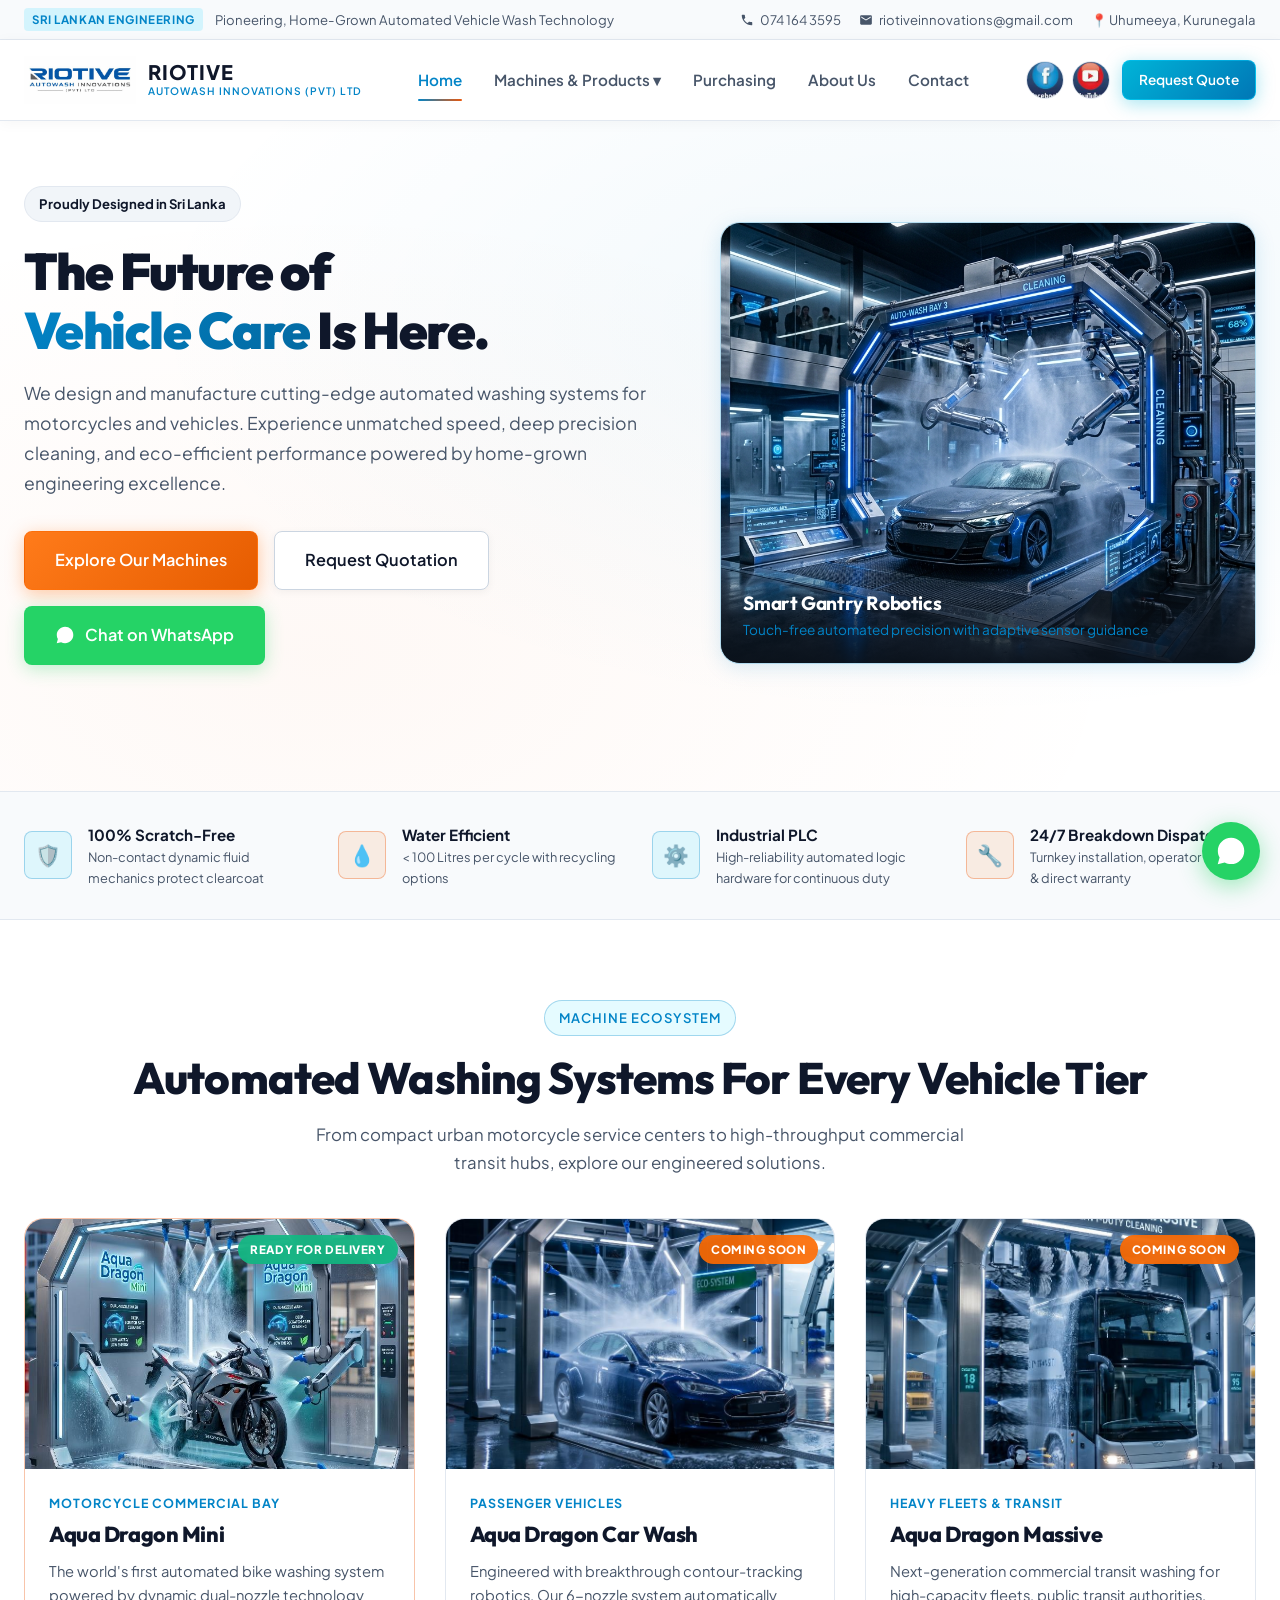
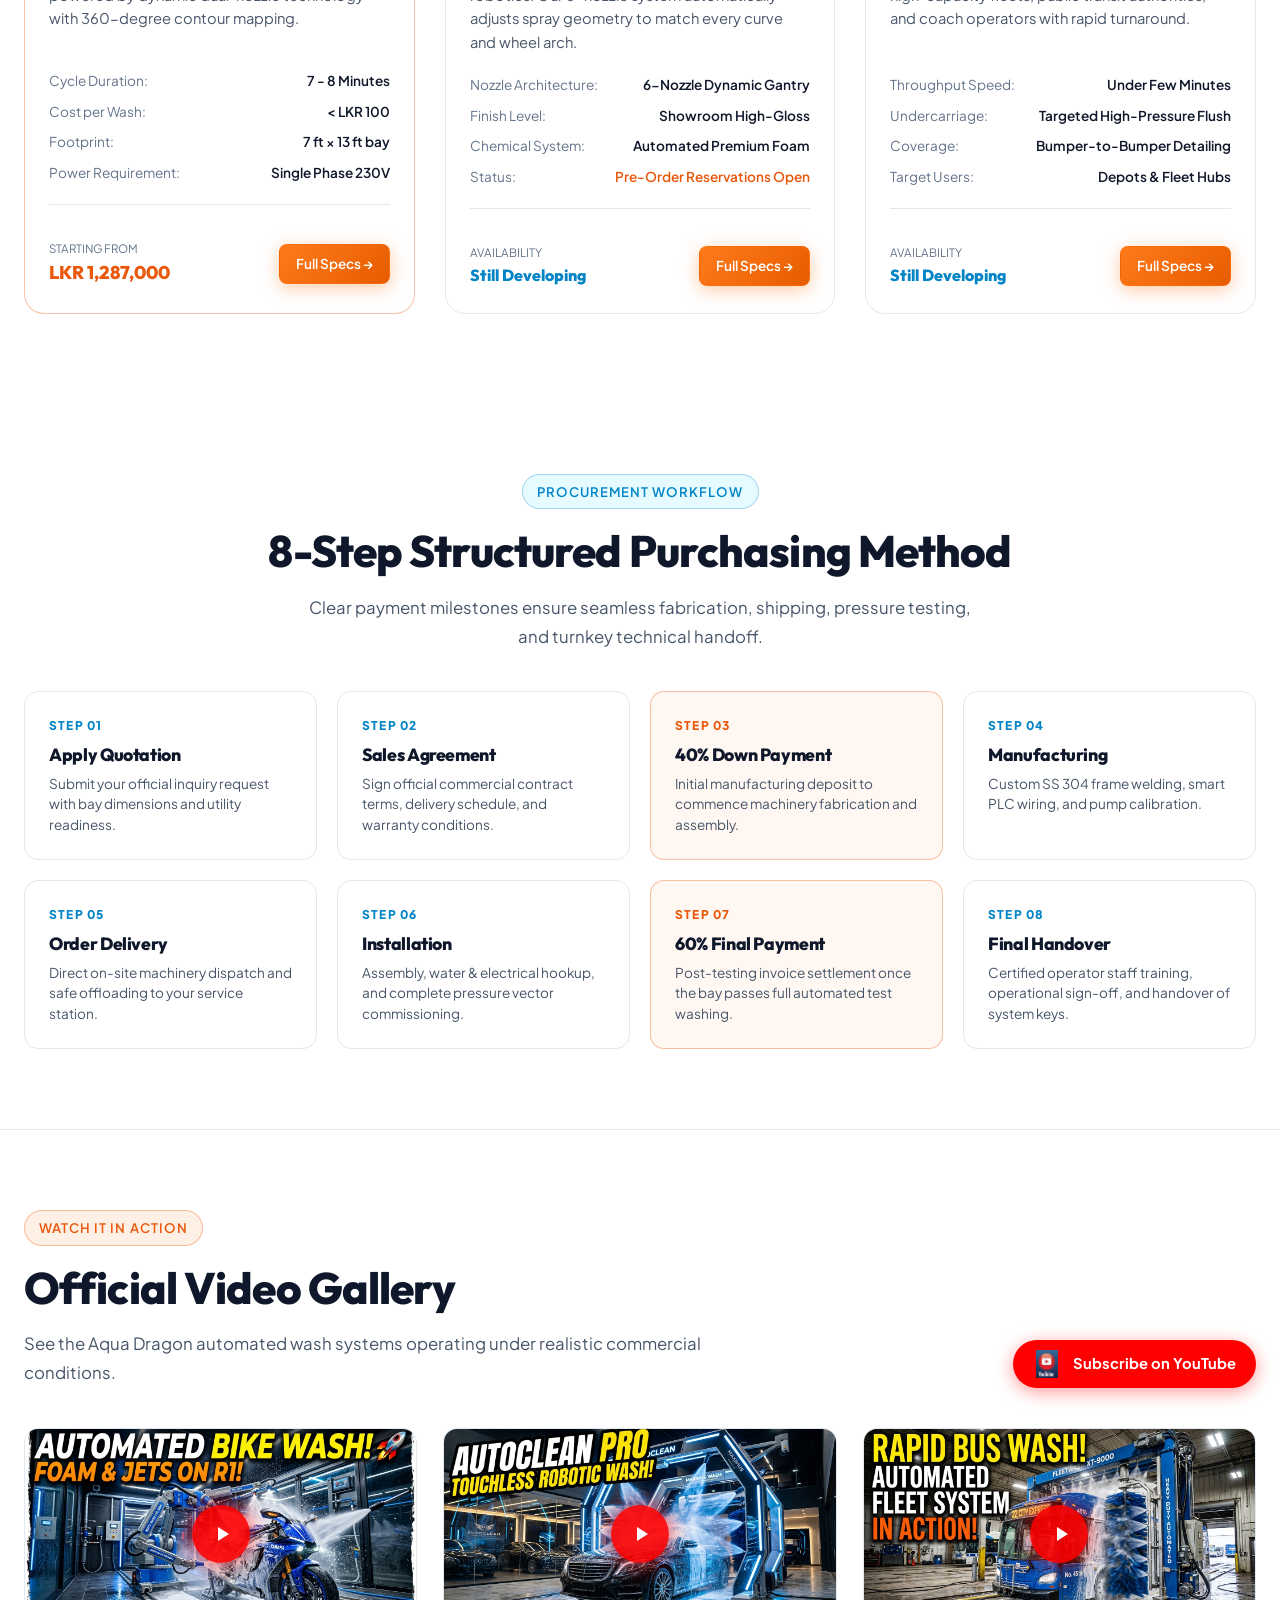
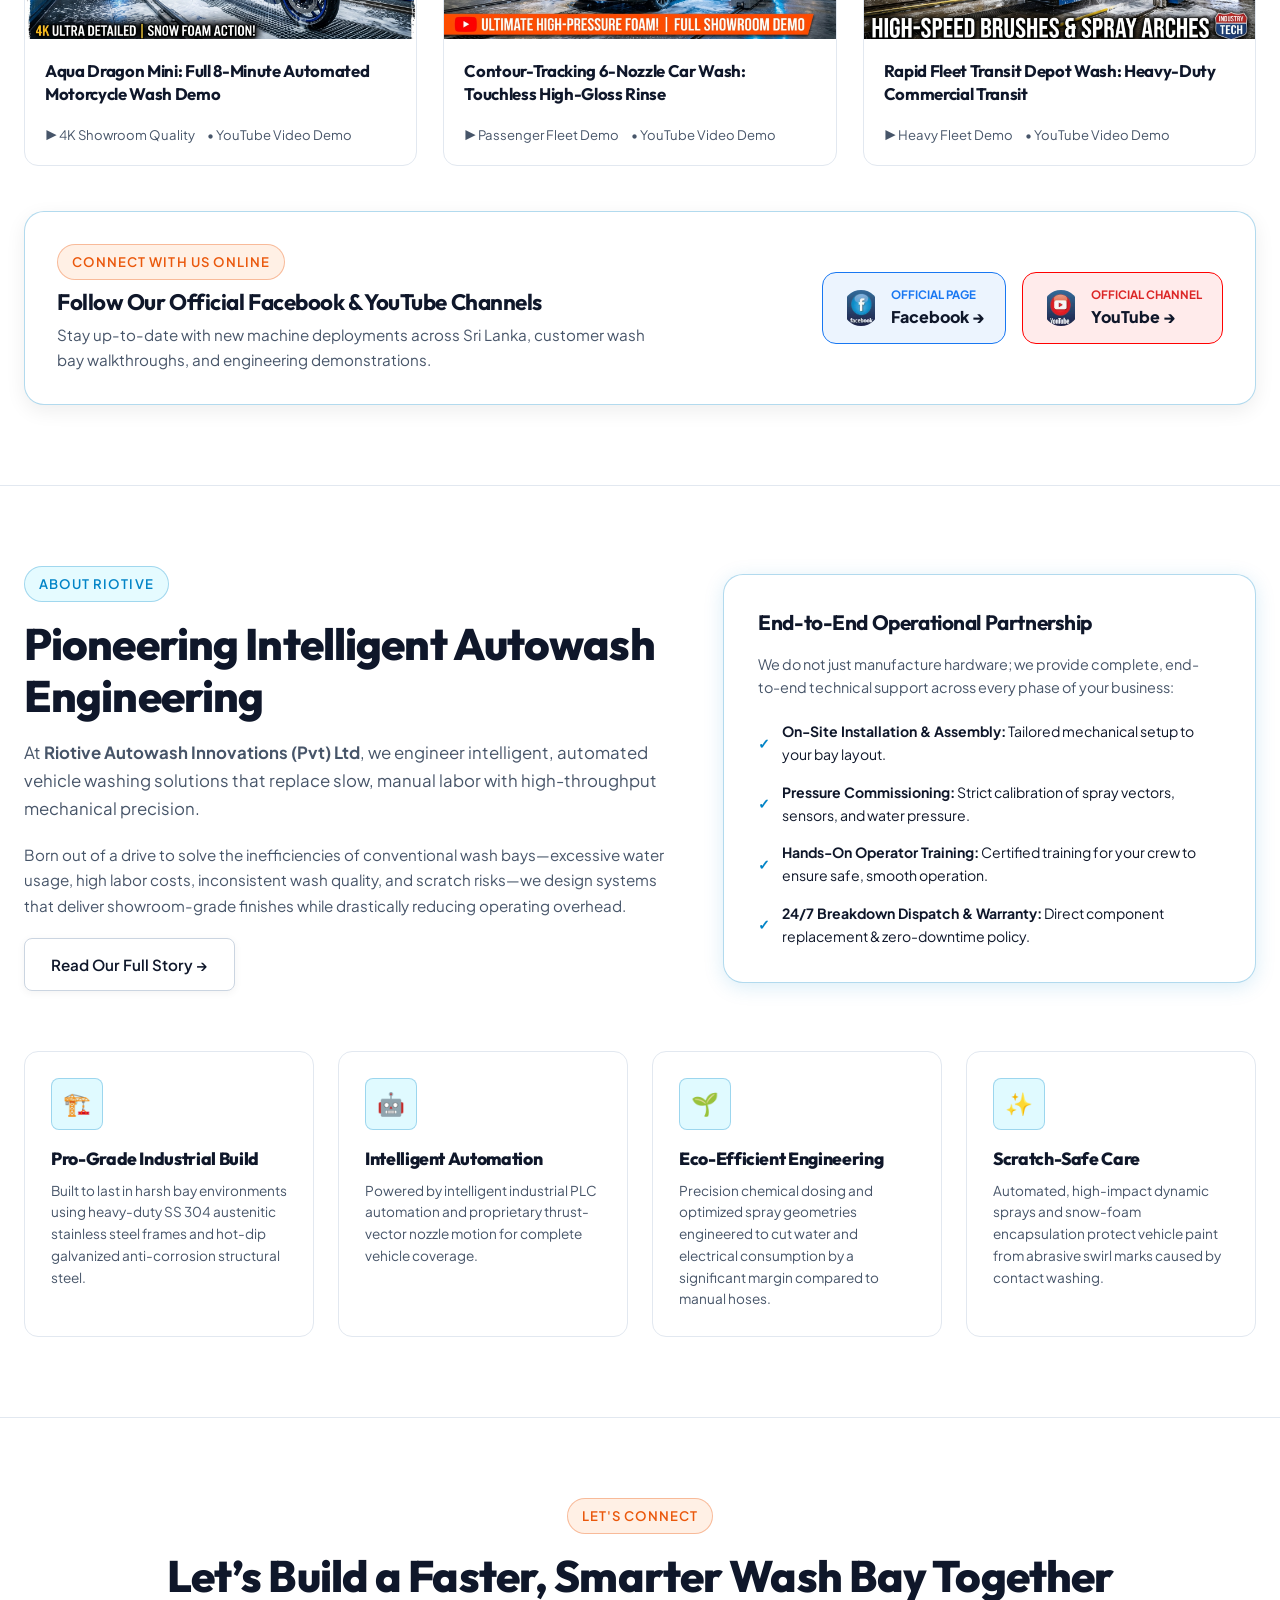
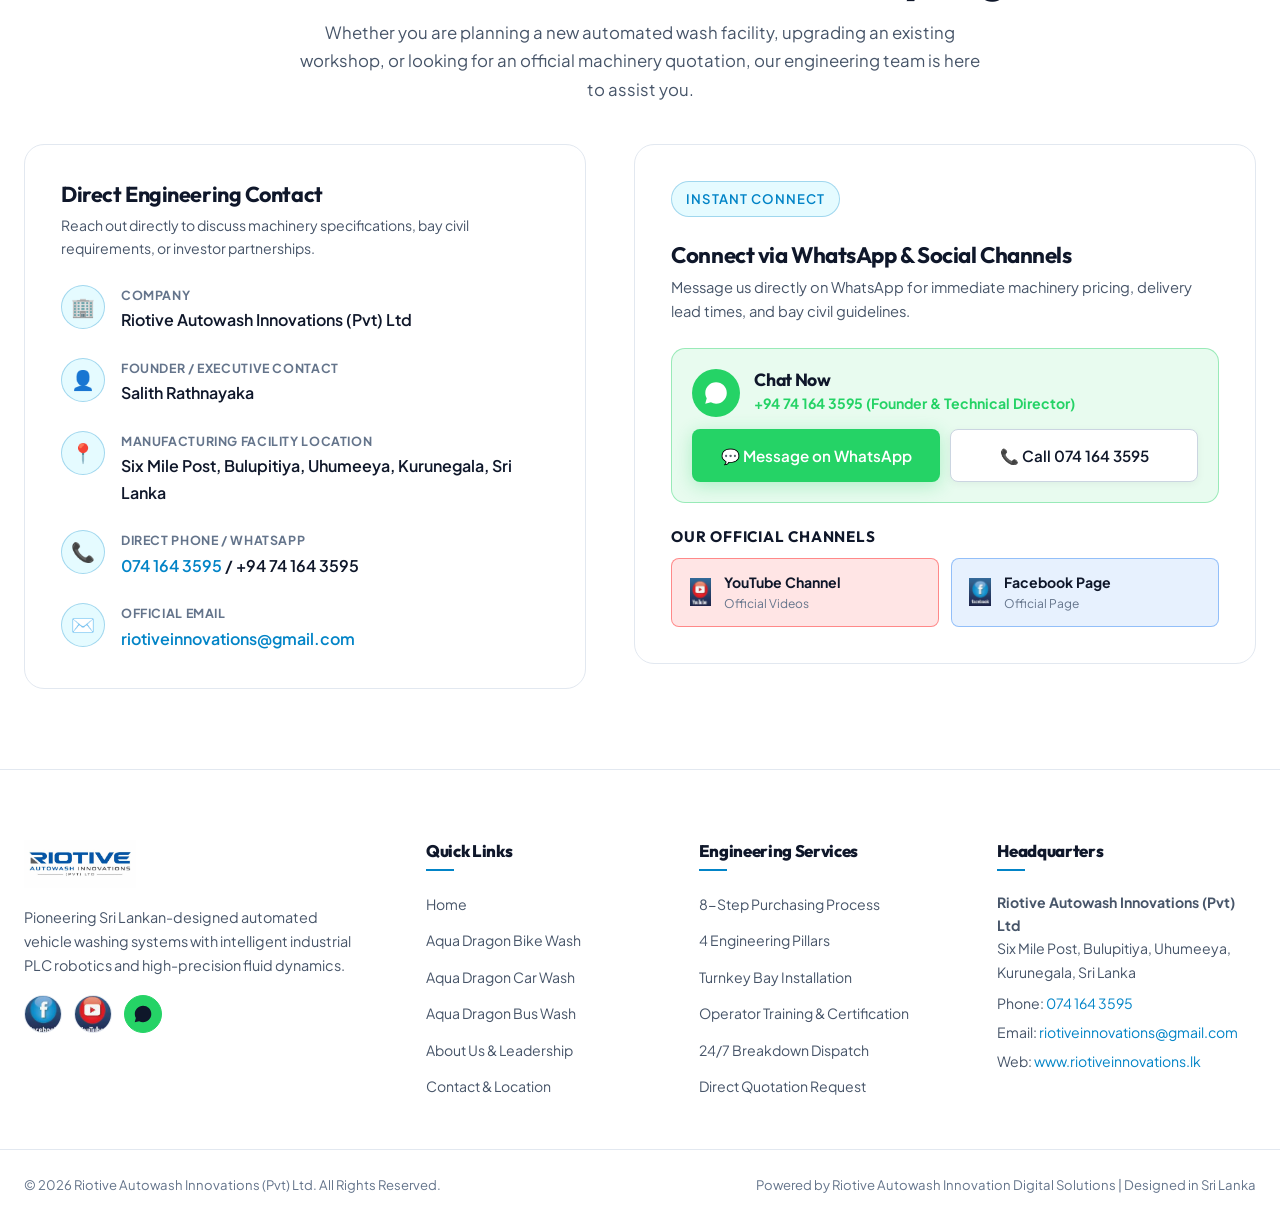
==== commit 69ee7a35: "Add files via upload" ====
--- a/index.html
+++ b/index.html
@@ -18,9 +18,9 @@
         <span>Pioneering, Home-Grown Automated Vehicle Wash Technology</span>
       </div>
       <div class="top-bar-right">
-        <a href="tel:+94712908400" class="top-contact-link">
+        <a href="tel:+94741643595" class="top-contact-link">
           <svg width="14" height="14" viewBox="0 0 24 24" fill="currentColor"><path d="M20 15.5c-1.2 0-2.4-.2-3.6-.6-.3-.1-.7 0-1 .2l-2.2 2.2c-2.8-1.4-5.1-3.8-6.6-6.6l2.2-2.2c.3-.3.4-.7.2-1-.5-1.1-.7-2.3-.7-3.5 0-.6-.4-1-1-1H4c-.6 0-1 .4-1 1 0 9.4 7.6 17 17 17 .6 0 1-.4 1-1v-3.5c0-.6-.4-1-1-1z"/></svg>
-          071 290 8400
+          074 164 3595
         </a>
         <a href="mailto:riotiveinnovations@gmail.com" class="top-contact-link">
           <svg width="14" height="14" viewBox="0 0 24 24" fill="currentColor"><path d="M20 4H4c-1.1 0-2 .9-2 2v12c0 1.1.9 2 2 2h16c1.1 0 2-.9 2-2V6c0-1.1-.9-2-2-2zm0 4l-8 5-8-5V6l8 5 8-5v2z"/></svg>
@@ -108,7 +108,7 @@
         <div class="hero-cta-group">
           <a href="#products" class="btn btn-orange btn-lg">Explore Our Machines</a>
           <a href="contact.html" class="btn btn-secondary btn-lg">Request Quotation</a>
-          <a href="https://wa.me/94712908400?text=Hello%20Riotive,%20I%20would%20like%20to%20learn%20more%20about%20your%20automated%20washing%20systems" target="_blank" rel="noopener noreferrer" class="btn btn-whatsapp btn-lg">
+          <a href="https://wa.me/94741643595?text=Hello%20Riotive,%20I%20would%20like%20to%20learn%20more%20about%20your%20automated%20washing%20systems" target="_blank" rel="noopener noreferrer" class="btn btn-whatsapp btn-lg">
             <svg width="20" height="20" viewBox="0 0 24 24" fill="currentColor"><path d="M12.04 2c-5.46 0-9.91 4.45-9.91 9.91 0 1.75.46 3.45 1.32 4.95L2.05 22l5.25-1.38c1.45.79 3.08 1.21 4.74 1.21 5.46 0 9.91-4.45 9.91-9.91 0-2.65-1.03-5.14-2.9-7.01A9.816 9.816 0 0 0 12.04 2z"/></svg>
             Chat on WhatsApp
           </a>
@@ -208,7 +208,7 @@
             <div class="product-card-footer">
               <div class="product-pricing-wrap">
                 <span class="price-sub">Starting From</span>
-                <span class="price-num">LKR 1,517,000</span>
+                <span class="price-num">LKR 1,287,000</span>
               </div>
               <a href="bike-wash.html" class="btn btn-orange btn-sm">Full Specs &rarr;</a>
             </div>
@@ -579,7 +579,7 @@
             <div>
               <div class="contact-detail-label">Direct Phone / WhatsApp</div>
               <div class="contact-detail-val">
-                <a href="tel:+94712908400" style="color: var(--accent-cyan);">071 290 8400</a> / +94 71 290 8400
+                <a href="tel:+94741643595" style="color: var(--accent-cyan);">074 164 3595</a> / +94 74 164 3595
               </div>
             </div>
           </div>
@@ -610,12 +610,12 @@
               </div>
               <div>
                 <h4 style="color: var(--text-main); font-size: 1.1rem; margin: 0;">Chat Now</h4>
-                <span style="color: #25D366; font-size: 0.88rem; font-weight: 700;">+94 71 290 8400 (Founder & Technical Director)</span>
+                <span style="color: #25D366; font-size: 0.88rem; font-weight: 700;">+94 74 164 3595 (Founder & Technical Director)</span>
               </div>
             </div>
             <div style="display: flex; gap: 10px; flex-wrap: wrap;">
-              <a href="https://wa.me/94712908400?text=Hello%20Riotive,%20I%20would%20like%20to%20inquire%20about%20your%20automated%20washing%20systems" target="_blank" rel="noopener noreferrer" class="btn btn-whatsapp" style="flex: 1; text-align: center;">💬 Message on WhatsApp</a>
-              <a href="tel:+94712908400" class="btn btn-secondary" style="flex: 1; text-align: center;">📞 Call 071 290 8400</a>
+              <a href="https://wa.me/94741643595?text=Hello%20Riotive,%20I%20would%20like%20to%20inquire%20about%20your%20automated%20washing%20systems" target="_blank" rel="noopener noreferrer" class="btn btn-whatsapp" style="flex: 1; text-align: center;">💬 Message on WhatsApp</a>
+              <a href="tel:+94741643595" class="btn btn-secondary" style="flex: 1; text-align: center;">📞 Call 074 164 3595</a>
             </div>
           </div>
 
@@ -665,7 +665,7 @@
             <img src="assets/images/youtube-badge.png" alt="Riotive YouTube Channel">
           </a>
           <!-- Direct WhatsApp Link -->
-          <a href="https://wa.me/94712908400" target="_blank" rel="noopener noreferrer" class="social-pill-btn" style="background: #25D366; border-color: #25D366;" title="Chat on WhatsApp">
+          <a href="https://wa.me/94741643595" target="_blank" rel="noopener noreferrer" class="social-pill-btn" style="background: #25D366; border-color: #25D366;" title="Chat on WhatsApp">
             <svg width="20" height="20" viewBox="0 0 24 24" fill="currentColor"><path d="M12.04 2c-5.46 0-9.91 4.45-9.91 9.91 0 1.75.46 3.45 1.32 4.95L2.05 22l5.25-1.38c1.45.79 3.08 1.21 4.74 1.21 5.46 0 9.91-4.45 9.91-9.91 0-2.65-1.03-5.14-2.9-7.01A9.816 9.816 0 0 0 12.04 2z"/></svg>
           </a>
         </div>
@@ -706,7 +706,7 @@
           Kurunegala, Sri Lanka
         </p>
         <p style="font-size: 0.88rem; color: var(--text-muted); margin-bottom: 6px;">
-          Phone: <a href="tel:+94712908400" style="color: var(--accent-cyan);">071 290 8400</a>
+          Phone: <a href="tel:+94741643595" style="color: var(--accent-cyan);">074 164 3595</a>
         </p>
         <p style="font-size: 0.88rem; color: var(--text-muted); margin-bottom: 6px;">
           Email: <a href="mailto:riotiveinnovations@gmail.com" style="color: var(--accent-cyan);">riotiveinnovations@gmail.com</a>
@@ -729,7 +729,7 @@
   </footer>
 
   <!-- Floating WhatsApp Quick Button -->
-  <a href="https://wa.me/94712908400?text=Hello%20Riotive%20Autowash,%20I%20would%20like%20to%20inquire%20about%20your%20automated%20washing%20systems" target="_blank" rel="noopener noreferrer" class="floating-whatsapp-btn" title="Chat with us on WhatsApp">
+  <a href="https://wa.me/94741643595?text=Hello%20Riotive%20Autowash,%20I%20would%20like%20to%20inquire%20about%20your%20automated%20washing%20systems" target="_blank" rel="noopener noreferrer" class="floating-whatsapp-btn" title="Chat with us on WhatsApp">
     <svg viewBox="0 0 24 24"><path d="M12.04 2c-5.46 0-9.91 4.45-9.91 9.91 0 1.75.46 3.45 1.32 4.95L2.05 22l5.25-1.38c1.45.79 3.08 1.21 4.74 1.21 5.46 0 9.91-4.45 9.91-9.91 0-2.65-1.03-5.14-2.9-7.01A9.816 9.816 0 0 0 12.04 2z"/></svg>
   </a>
 
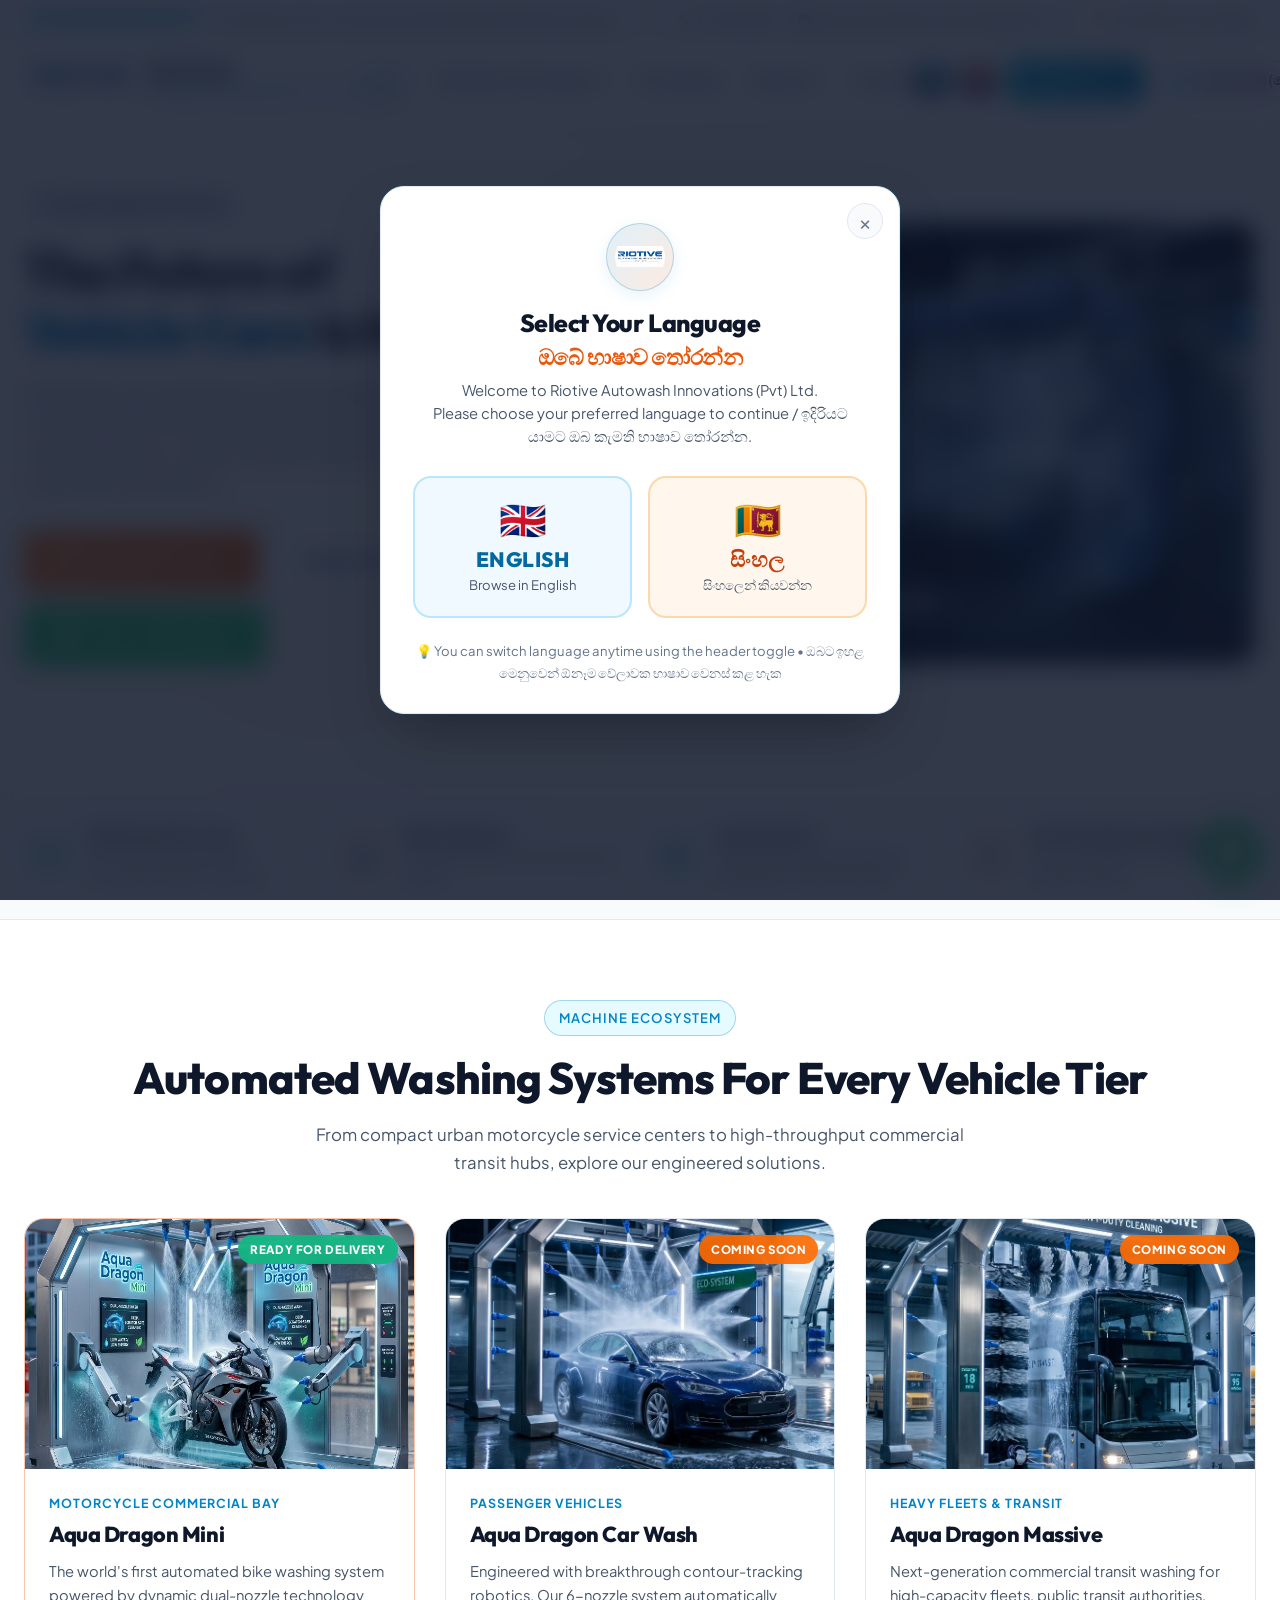
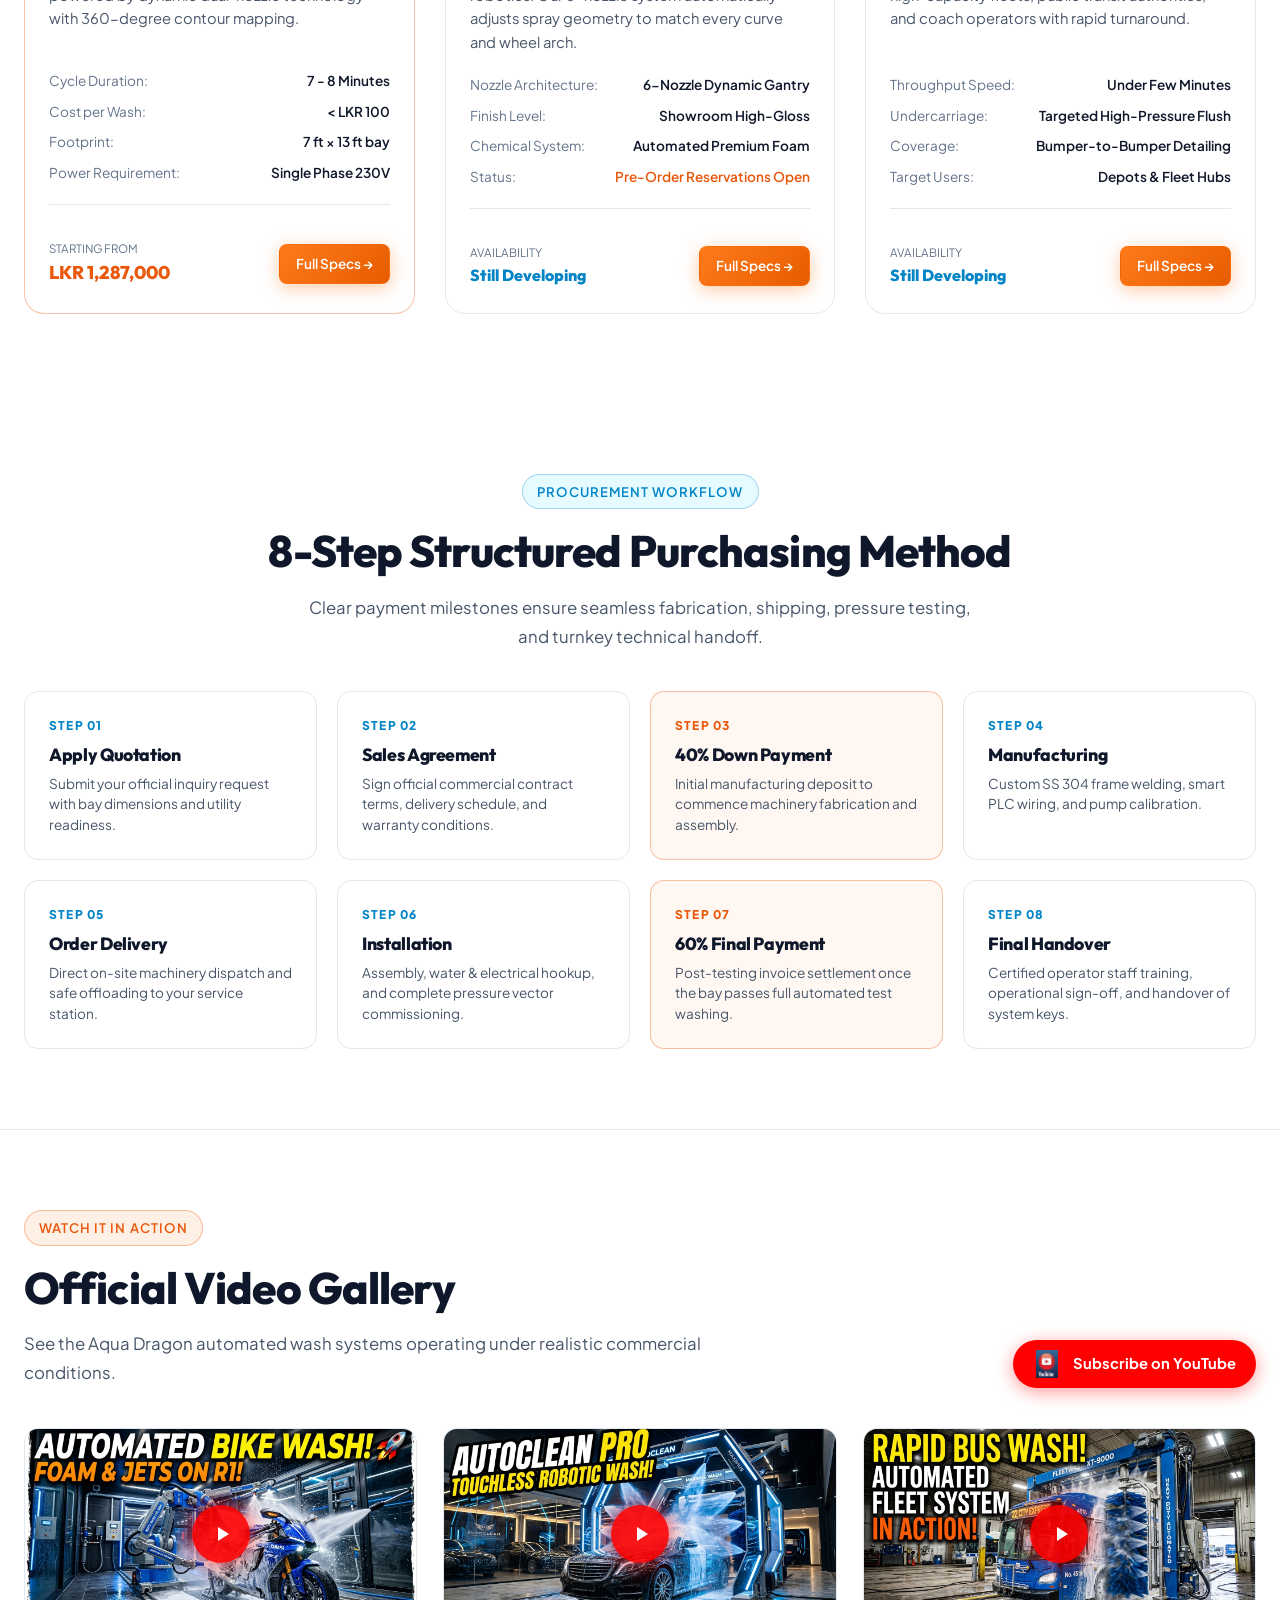
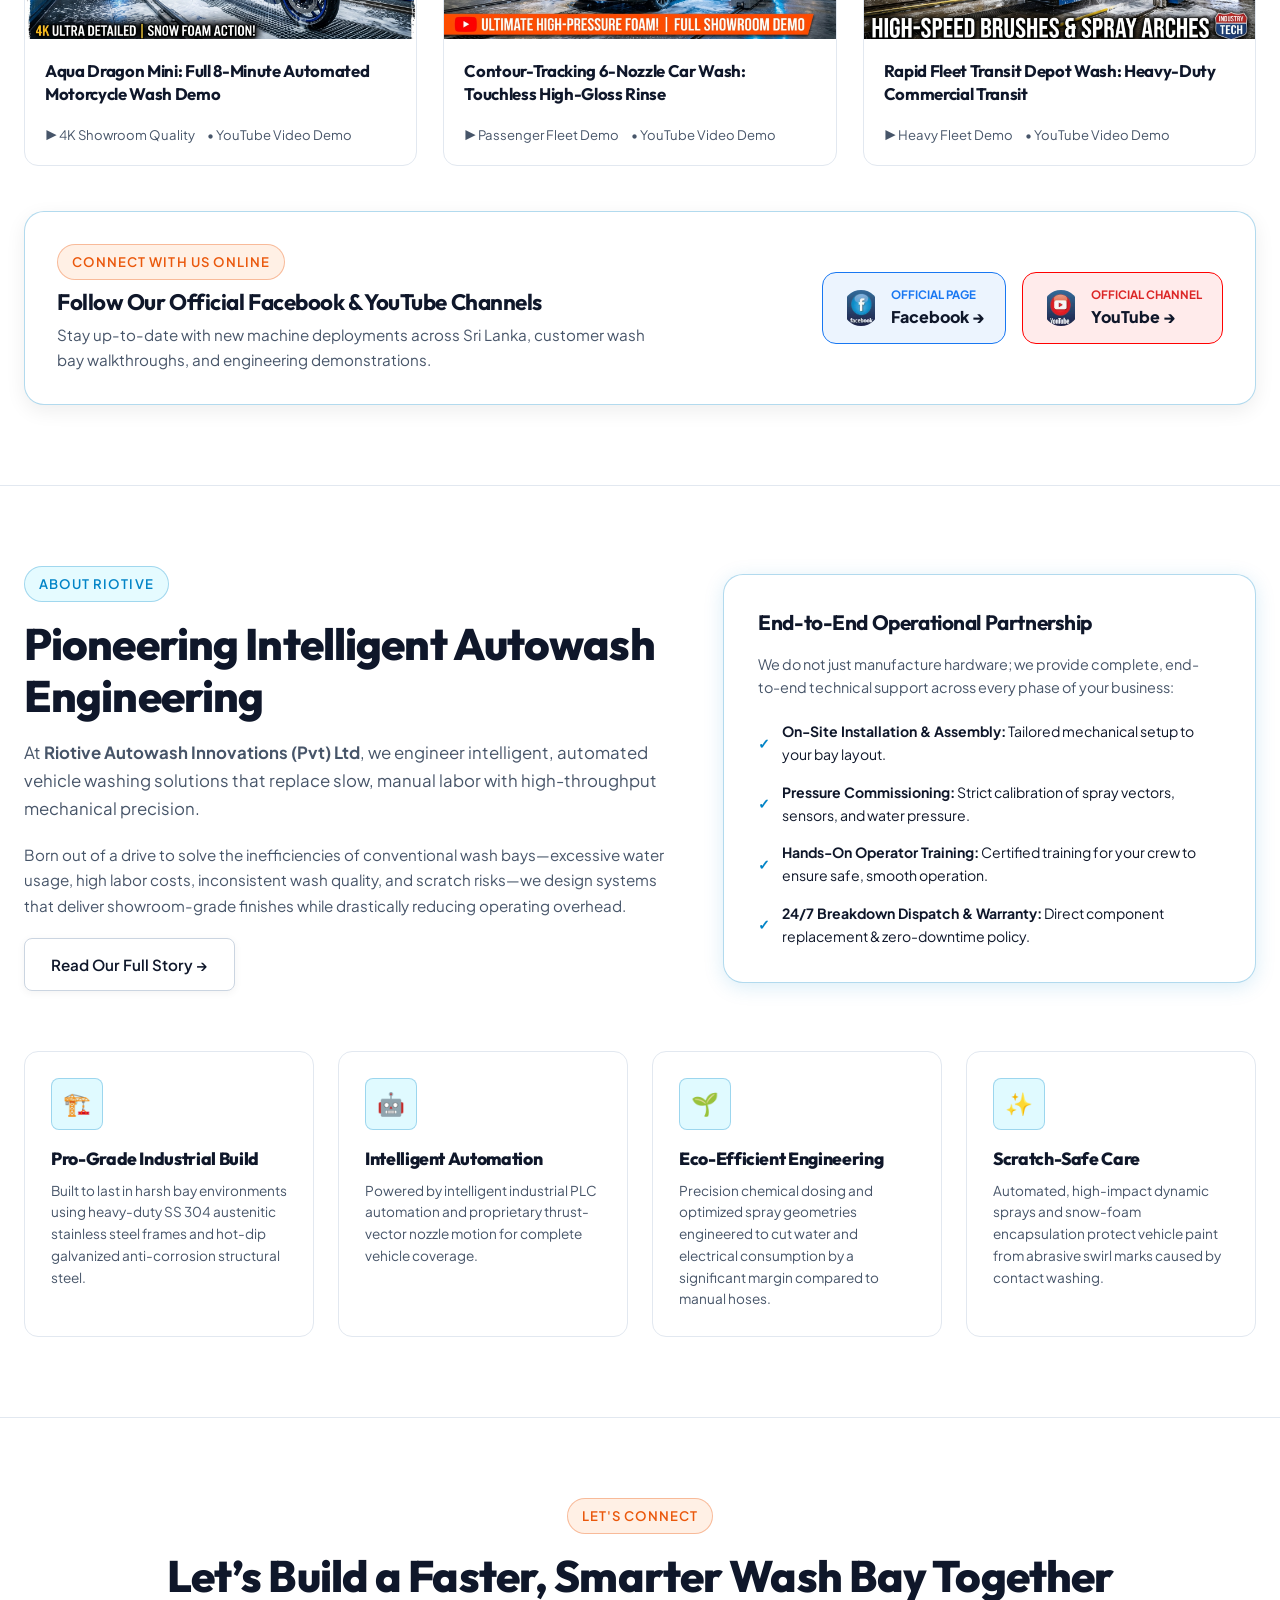
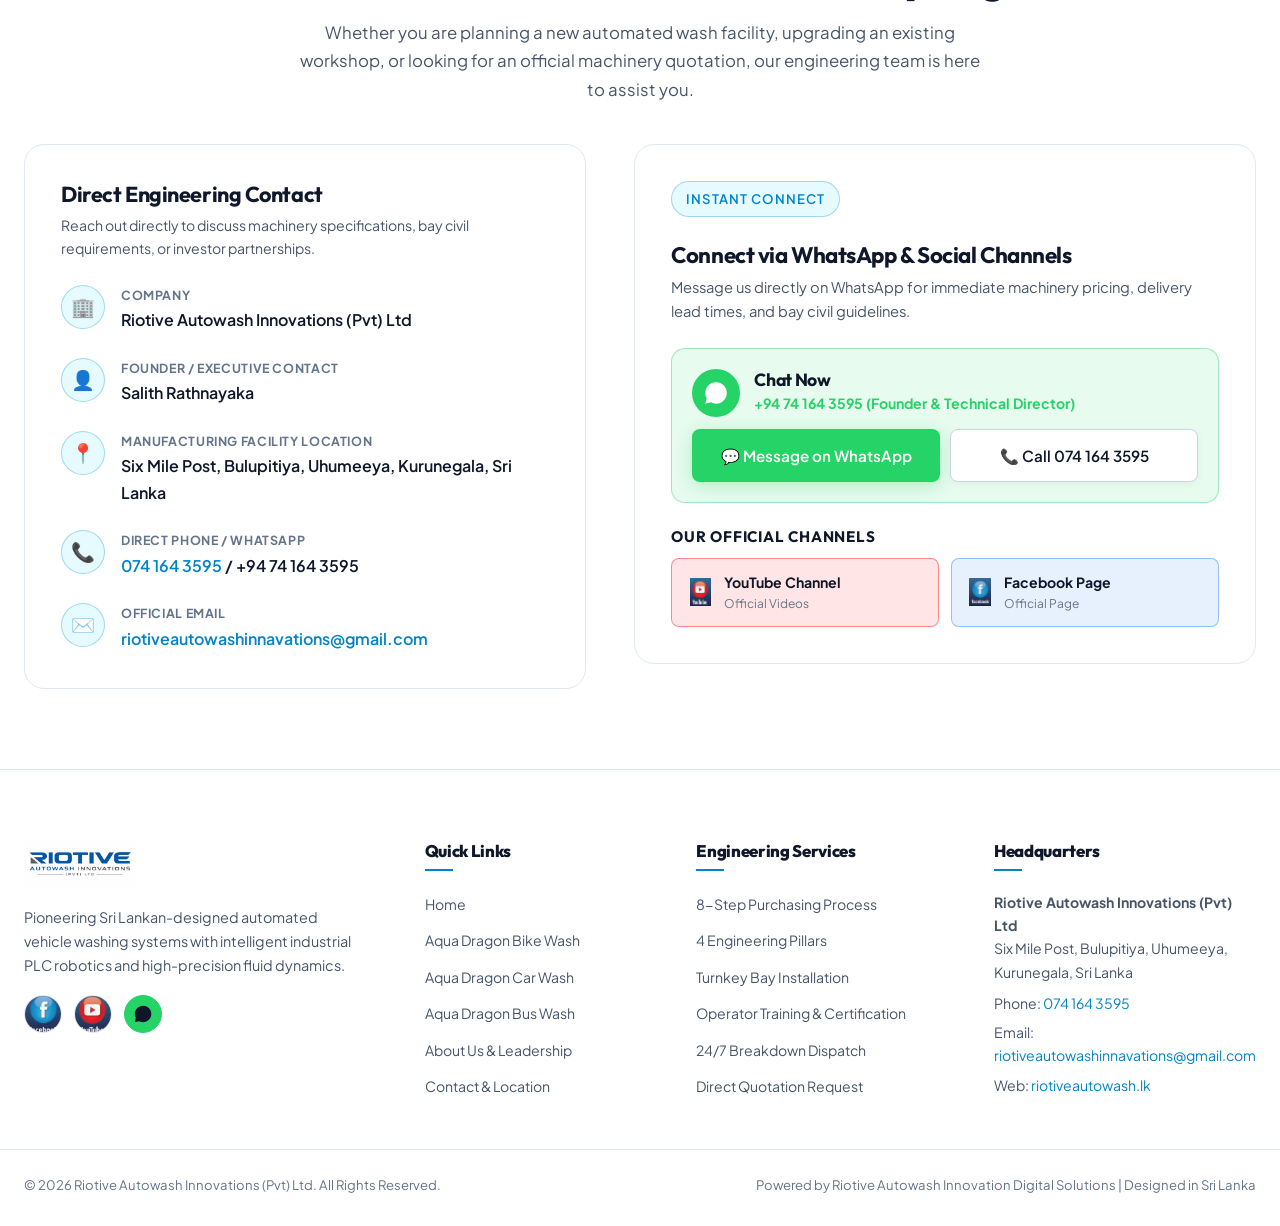
==== commit 81a0badb: "Add files via upload" ====
--- a/index.html
+++ b/index.html
@@ -1,4 +1,4 @@
-<!DOCTYPE html>
+﻿<!DOCTYPE html>
 <html lang="en">
 <head>
   <meta charset="UTF-8">
@@ -14,19 +14,19 @@
   <aside class="top-bar" aria-label="Announcement & Quick Contact">
     <div class="container top-bar-content">
       <div class="top-bar-left">
-        <span class="top-badge">Sri Lankan Engineering</span>
-        <span>Pioneering, Home-Grown Automated Vehicle Wash Technology</span>
+        <span class="top-badge" data-i18n="top_badge">Sri Lankan Engineering</span>
+        <span data-i18n="top_announcement">Pioneering, Home-Grown Automated Vehicle Wash Technology</span>
       </div>
       <div class="top-bar-right">
         <a href="tel:+94741643595" class="top-contact-link">
           <svg width="14" height="14" viewBox="0 0 24 24" fill="currentColor"><path d="M20 15.5c-1.2 0-2.4-.2-3.6-.6-.3-.1-.7 0-1 .2l-2.2 2.2c-2.8-1.4-5.1-3.8-6.6-6.6l2.2-2.2c.3-.3.4-.7.2-1-.5-1.1-.7-2.3-.7-3.5 0-.6-.4-1-1-1H4c-.6 0-1 .4-1 1 0 9.4 7.6 17 17 17 .6 0 1-.4 1-1v-3.5c0-.6-.4-1-1-1z"/></svg>
           074 164 3595
         </a>
-        <a href="mailto:riotiveinnovations@gmail.com" class="top-contact-link">
+        <a href="mailto:riotiveautowashinnavations@gmail.com" class="top-contact-link">
           <svg width="14" height="14" viewBox="0 0 24 24" fill="currentColor"><path d="M20 4H4c-1.1 0-2 .9-2 2v12c0 1.1.9 2 2 2h16c1.1 0 2-.9 2-2V6c0-1.1-.9-2-2-2zm0 4l-8 5-8-5V6l8 5 8-5v2z"/></svg>
-          riotiveinnovations@gmail.com
+          riotiveautowashinnavations@gmail.com
         </a>
-        <span>📍 Uhumeeya, Kurunegala</span>
+        <span data-i18n="top_location">📍 Uhumeeya, Kurunegala</span>
       </div>
     </div>
   </aside>
@@ -44,27 +44,27 @@
 
       <!-- Desktop Nav -->
       <nav class="main-nav" id="mainNav">
-        <a href="index.html" class="nav-link active">Home</a>
+        <a href="index.html" class="nav-link active" data-i18n="nav_home">Home</a>
         <div class="nav-item-dropdown">
-          <a href="#products" class="nav-link">Machines & Products ▾</a>
+          <a href="#products" class="nav-link" data-i18n="nav_machines">Machines & Products ▾</a>
           <div class="dropdown-menu">
             <a href="bike-wash.html" class="dropdown-link">
-              <span>🏍️ Aqua Dragon Mini (Bike)</span>
-              <span class="dropdown-badge">Ready</span>
+              <span data-i18n="nav_bike">🏍️ Aqua Dragon Mini (Bike)</span>
+              <span class="dropdown-badge" data-i18n="badge_ready">Ready</span>
             </a>
             <a href="car-wash.html" class="dropdown-link">
-              <span>🚗 Aqua Dragon Car Wash</span>
-              <span class="dropdown-badge">Soon</span>
+              <span data-i18n="nav_car">🚗 Aqua Dragon Car Wash</span>
+              <span class="dropdown-badge" data-i18n="badge_soon">Soon</span>
             </a>
             <a href="bus-wash.html" class="dropdown-link">
-              <span>🚌 Aqua Dragon Massive (Bus)</span>
-              <span class="dropdown-badge">Fleet</span>
+              <span data-i18n="nav_bus">🚌 Aqua Dragon Massive (Bus)</span>
+              <span class="dropdown-badge" data-i18n="badge_fleet">Fleet</span>
             </a>
           </div>
         </div>
-        <a href="#workflow" class="nav-link">Purchasing</a>
-        <a href="about.html" class="nav-link">About Us</a>
-        <a href="contact.html" class="nav-link">Contact</a>
+        <a href="#workflow" class="nav-link" data-i18n="nav_purchasing">Purchasing</a>
+        <a href="about.html" class="nav-link" data-i18n="nav_about">About Us</a>
+        <a href="contact.html" class="nav-link" data-i18n="nav_contact">Contact</a>
       </nav>
 
       <!-- Action & Social Icons -->
@@ -79,7 +79,7 @@
           </a>
         </div>
 
-        <a href="#contact" class="btn btn-primary btn-sm">Request Quote</a>
+        <a href="#contact" class="btn btn-primary btn-sm" data-i18n="nav_quote_btn">Request Quote</a>
         <button class="mobile-toggle" id="mobileToggle" aria-label="Toggle Navigation">&#9776;</button>
       </div>
     </div>
@@ -92,25 +92,25 @@
       <div class="hero-content">
         <div class="hero-badge-row">
           <div class="badge-country">
-            <span>Proudly Designed in Sri Lanka</span>
-          </div>
-        </div>
-
-        <h1 class="hero-title">
+            <span data-i18n="hero_badge">Proudly Designed in Sri Lanka</span>
+          </div>
+        </div>
+
+        <h1 class="hero-title" data-i18n="hero_title">
           The Future of <br>
           <span class="gradient-text-cyan">Vehicle Care</span> Is Here.
         </h1>
 
-        <p class="hero-tagline">
+        <p class="hero-tagline" data-i18n="hero_tagline">
           We design and manufacture cutting-edge automated washing systems for motorcycles and vehicles. Experience unmatched speed, deep precision cleaning, and eco-efficient performance powered by home-grown engineering excellence.
         </p>
 
         <div class="hero-cta-group">
-          <a href="#products" class="btn btn-orange btn-lg">Explore Our Machines</a>
-          <a href="contact.html" class="btn btn-secondary btn-lg">Request Quotation</a>
+          <a href="#products" class="btn btn-orange btn-lg" data-i18n="hero_btn_explore">Explore Our Machines</a>
+          <a href="contact.html" class="btn btn-secondary btn-lg" data-i18n="hero_btn_quote">Request Quotation</a>
           <a href="https://wa.me/94741643595?text=Hello%20Riotive,%20I%20would%20like%20to%20learn%20more%20about%20your%20automated%20washing%20systems" target="_blank" rel="noopener noreferrer" class="btn btn-whatsapp btn-lg">
             <svg width="20" height="20" viewBox="0 0 24 24" fill="currentColor"><path d="M12.04 2c-5.46 0-9.91 4.45-9.91 9.91 0 1.75.46 3.45 1.32 4.95L2.05 22l5.25-1.38c1.45.79 3.08 1.21 4.74 1.21 5.46 0 9.91-4.45 9.91-9.91 0-2.65-1.03-5.14-2.9-7.01A9.816 9.816 0 0 0 12.04 2z"/></svg>
-            Chat on WhatsApp
+            <span data-i18n="hero_btn_whatsapp">Chat on WhatsApp</span>
           </a>
         </div>
       </div>
@@ -120,8 +120,8 @@
         <div class="hero-main-card">
           <img src="assets/images/hero_banner.jpg" alt="Riotive Automated Vehicle Wash Facility" class="hero-main-img lightbox-trigger" data-caption="Riotive Futuristic Automated Wash Showroom Bay">
           <div class="hero-image-overlay">
-            <h3 style="font-size: 1.2rem; color: #fff; margin-bottom: 4px;">Smart Gantry Robotics</h3>
-            <p style="font-size: 0.85rem; color: var(--accent-cyan);">Touch-free automated precision with adaptive sensor guidance</p>
+            <h3 style="font-size: 1.2rem; color: #fff; margin-bottom: 4px;" data-i18n="hero_media_title">Smart Gantry Robotics</h3>
+            <p style="font-size: 0.85rem; color: var(--accent-cyan);" data-i18n="hero_media_desc">Touch-free automated precision with adaptive sensor guidance</p>
           </div>
         </div>
       </div>
@@ -134,32 +134,32 @@
       <div class="trust-item">
         <div class="trust-icon-box">🛡️</div>
         <div>
-          <div class="trust-item-title">100% Scratch-Free</div>
-          <div class="trust-item-desc">Non-contact dynamic fluid mechanics protect clearcoat</div>
+          <div class="trust-item-title" data-i18n="trust_1_title">100% Scratch-Free</div>
+          <div class="trust-item-desc" data-i18n="trust_1_desc">Non-contact dynamic fluid mechanics protect clearcoat</div>
         </div>
       </div>
 
       <div class="trust-item orange">
         <div class="trust-icon-box">💧</div>
         <div>
-          <div class="trust-item-title">Water Efficient</div>
-          <div class="trust-item-desc">&lt; 100 Litres per cycle with recycling options</div>
+          <div class="trust-item-title" data-i18n="trust_2_title">Water Efficient</div>
+          <div class="trust-item-desc" data-i18n="trust_2_desc">&lt; 100 Litres per cycle with recycling options</div>
         </div>
       </div>
 
       <div class="trust-item">
         <div class="trust-icon-box">⚙️</div>
         <div>
-          <div class="trust-item-title">Industrial PLC</div>
-          <div class="trust-item-desc">High-reliability automated logic hardware for continuous duty</div>
+          <div class="trust-item-title" data-i18n="trust_4_title">Industrial PLC</div>
+          <div class="trust-item-desc" data-i18n="trust_4_desc">High-reliability automated logic hardware for continuous duty</div>
         </div>
       </div>
 
       <div class="trust-item orange">
         <div class="trust-icon-box">🔧</div>
         <div>
-          <div class="trust-item-title">24/7 Breakdown Dispatch</div>
-          <div class="trust-item-desc">Turnkey installation, operator training & direct warranty</div>
+          <div class="trust-item-title" data-i18n="trust_5_title">24/7 Breakdown Dispatch</div>
+          <div class="trust-item-desc" data-i18n="trust_5_desc">Turnkey installation, operator training & direct warranty</div>
         </div>
       </div>
     </div>
@@ -169,128 +169,128 @@
   <section class="products-section" id="products">
     <div class="container">
       <div class="text-center">
-        <span class="section-tag">Machine Ecosystem</span>
-        <h2 class="section-title">Automated Washing Systems For Every Vehicle Tier</h2>
-        <p class="section-desc">From compact urban motorcycle service centers to high-throughput commercial transit hubs, explore our engineered solutions.</p>
+        <span class="section-tag" data-i18n="prod_sec_tag">Machine Ecosystem</span>
+        <h2 class="section-title" data-i18n="prod_sec_title">Automated Washing Systems For Every Vehicle Tier</h2>
+        <p class="section-desc" data-i18n="prod_sec_desc">From compact urban motorcycle service centers to high-throughput commercial transit hubs, explore our engineered solutions.</p>
       </div>
 
       <div class="products-grid">
         <!-- 1. Aqua Dragon Mini (Bike) -->
         <article class="product-card featured" onclick="if(!event.target.closest('a')) window.location.href='bike-wash.html'" data-href="bike-wash.html" role="button" tabindex="0" aria-label="View Aqua Dragon Mini full specifications">
-          <span class="product-card-badge">Ready for Delivery</span>
+          <span class="product-card-badge" data-i18n="p1_badge">Ready for Delivery</span>
           <div class="product-thumb-wrap">
             <img src="assets/images/bike-wash-bay.jpg" alt="Aqua Dragon Mini Automatic Bike Wash" class="product-thumb-img">
           </div>
           <div class="product-card-body">
-            <span class="product-category">Motorcycle Commercial Bay</span>
-            <h3 class="product-title">Aqua Dragon Mini</h3>
-            <p class="product-desc">The world's first automated bike washing system powered by dynamic dual-nozzle technology with 360-degree contour mapping.</p>
+            <span class="product-category" data-i18n="p1_cat">Motorcycle Commercial Bay</span>
+            <h3 class="product-title" data-i18n="p1_title">Aqua Dragon Mini</h3>
+            <p class="product-desc" data-i18n="p1_desc">The world's first automated bike washing system powered by dynamic dual-nozzle technology with 360-degree contour mapping.</p>
             
             <div class="product-specs-list">
               <div class="product-spec-row">
-                <span class="spec-key">Cycle Duration:</span>
-                <span class="spec-val">7 - 8 Minutes</span>
-              </div>
-              <div class="product-spec-row">
-                <span class="spec-key">Cost per Wash:</span>
-                <span class="spec-val">&lt; LKR 100</span>
-              </div>
-              <div class="product-spec-row">
-                <span class="spec-key">Footprint:</span>
-                <span class="spec-val">7 ft × 13 ft bay</span>
-              </div>
-              <div class="product-spec-row">
-                <span class="spec-key">Power Requirement:</span>
-                <span class="spec-val">Single Phase 230V</span>
+                <span class="spec-key" data-i18n="p1_spec_cycle_k">Cycle Duration:</span>
+                <span class="spec-val" data-i18n="p1_spec_cycle_v">7 - 8 Minutes</span>
+              </div>
+              <div class="product-spec-row">
+                <span class="spec-key" data-i18n="p1_spec_cost_k">Cost per Wash:</span>
+                <span class="spec-val" data-i18n="p1_spec_cost_v">&lt; LKR 100</span>
+              </div>
+              <div class="product-spec-row">
+                <span class="spec-key" data-i18n="p1_spec_foot_k">Footprint:</span>
+                <span class="spec-val" data-i18n="p1_spec_foot_v">7 ft × 13 ft bay</span>
+              </div>
+              <div class="product-spec-row">
+                <span class="spec-key" data-i18n="p1_spec_power_k">Power Requirement:</span>
+                <span class="spec-val" data-i18n="p1_spec_power_v">Single Phase 230V</span>
               </div>
             </div>
 
             <div class="product-card-footer">
               <div class="product-pricing-wrap">
-                <span class="price-sub">Starting From</span>
+                <span class="price-sub" data-i18n="p1_price_sub">Starting From</span>
                 <span class="price-num">LKR 1,287,000</span>
               </div>
-              <a href="bike-wash.html" class="btn btn-orange btn-sm">Full Specs &rarr;</a>
+              <a href="bike-wash.html" class="btn btn-orange btn-sm" data-i18n="p1_btn">Full Specs &rarr;</a>
             </div>
           </div>
         </article>
 
         <!-- 2. Aqua Dragon Car Wash -->
         <article class="product-card" onclick="if(!event.target.closest('a')) window.location.href='car-wash.html'" data-href="car-wash.html" role="button" tabindex="0" aria-label="View Aqua Dragon Car Wash full specifications">
-          <span class="product-card-badge orange">Coming Soon</span>
+          <span class="product-card-badge orange" data-i18n="p2_badge">Coming Soon</span>
           <div class="product-thumb-wrap">
             <img src="assets/images/car-wash-gantry.jpg" alt="Aqua Dragon Automatic Car Wash" class="product-thumb-img">
           </div>
           <div class="product-card-body">
-            <span class="product-category">Passenger Vehicles</span>
-            <h3 class="product-title">Aqua Dragon Car Wash</h3>
-            <p class="product-desc">Engineered with breakthrough contour-tracking robotics. Our 6-nozzle system automatically adjusts spray geometry to match every curve and wheel arch.</p>
+            <span class="product-category" data-i18n="p2_cat">Passenger Vehicles</span>
+            <h3 class="product-title" data-i18n="p2_title">Aqua Dragon Car Wash</h3>
+            <p class="product-desc" data-i18n="p2_desc">Engineered with breakthrough contour-tracking robotics. Our 6-nozzle system automatically adjusts spray geometry to match every curve and wheel arch.</p>
             
             <div class="product-specs-list">
               <div class="product-spec-row">
-                <span class="spec-key">Nozzle Architecture:</span>
-                <span class="spec-val">6-Nozzle Dynamic Gantry</span>
-              </div>
-              <div class="product-spec-row">
-                <span class="spec-key">Finish Level:</span>
-                <span class="spec-val">Showroom High-Gloss</span>
-              </div>
-              <div class="product-spec-row">
-                <span class="spec-key">Chemical System:</span>
-                <span class="spec-val">Automated Premium Foam</span>
-              </div>
-              <div class="product-spec-row">
-                <span class="spec-key">Status:</span>
-                <span class="spec-val" style="color: var(--accent-orange);">Pre-Order Reservations Open</span>
+                <span class="spec-key" data-i18n="p2_spec_nozzle_k">Nozzle Architecture:</span>
+                <span class="spec-val" data-i18n="p2_spec_nozzle_v">6-Nozzle Dynamic Gantry</span>
+              </div>
+              <div class="product-spec-row">
+                <span class="spec-key" data-i18n="p2_spec_finish_k">Finish Level:</span>
+                <span class="spec-val" data-i18n="p2_spec_finish_v">Showroom High-Gloss</span>
+              </div>
+              <div class="product-spec-row">
+                <span class="spec-key" data-i18n="p2_spec_chem_k">Chemical System:</span>
+                <span class="spec-val" data-i18n="p2_spec_chem_v">Automated Premium Foam</span>
+              </div>
+              <div class="product-spec-row">
+                <span class="spec-key" data-i18n="p2_spec_stat_k">Status:</span>
+                <span class="spec-val" style="color: var(--accent-orange);" data-i18n="p2_spec_stat_v">Pre-Order Reservations Open</span>
               </div>
             </div>
 
             <div class="product-card-footer">
               <div class="product-pricing-wrap">
-                <span class="price-sub">Availability</span>
-                <span class="price-num" style="font-size: 1rem; color: var(--accent-cyan);">Still Developing</span>
-              </div>
-              <a href="car-wash.html" class="btn btn-orange btn-sm">Full Specs &rarr;</a>
+                <span class="price-sub" data-i18n="p2_avail_k">Availability</span>
+                <span class="price-num" style="font-size: 1rem; color: var(--accent-cyan);" data-i18n="p2_avail_v">Still Developing</span>
+              </div>
+              <a href="car-wash.html" class="btn btn-orange btn-sm" data-i18n="p2_btn">Full Specs &rarr;</a>
             </div>
           </div>
         </article>
 
         <!-- 3. Aqua Dragon Massive (Bus) -->
         <article class="product-card" onclick="if(!event.target.closest('a')) window.location.href='bus-wash.html'" data-href="bus-wash.html" role="button" tabindex="0" aria-label="View Aqua Dragon Massive full specifications">
-          <span class="product-card-badge orange">Coming Soon</span>
+          <span class="product-card-badge orange" data-i18n="p2_badge">Coming Soon</span>
           <div class="product-thumb-wrap">
             <img src="assets/images/bus-wash-gantry.jpg" alt="Aqua Dragon Massive Automatic Bus Wash" class="product-thumb-img">
           </div>
           <div class="product-card-body">
-            <span class="product-category">Heavy Fleets & Transit</span>
-            <h3 class="product-title">Aqua Dragon Massive</h3>
-            <p class="product-desc">Next-generation commercial transit washing for high-capacity fleets, public transit authorities, and coach operators with rapid turnaround.</p>
+            <span class="product-category" data-i18n="p3_cat">Heavy Fleets & Transit</span>
+            <h3 class="product-title" data-i18n="p3_title">Aqua Dragon Massive</h3>
+            <p class="product-desc" data-i18n="p3_desc">Next-generation commercial transit washing for high-capacity fleets, public transit authorities, and coach operators with rapid turnaround.</p>
             
             <div class="product-specs-list">
               <div class="product-spec-row">
-                <span class="spec-key">Throughput Speed:</span>
-                <span class="spec-val">Under Few Minutes</span>
-              </div>
-              <div class="product-spec-row">
-                <span class="spec-key">Undercarriage:</span>
-                <span class="spec-val">Targeted High-Pressure Flush</span>
-              </div>
-              <div class="product-spec-row">
-                <span class="spec-key">Coverage:</span>
-                <span class="spec-val">Bumper-to-Bumper Detailing</span>
-              </div>
-              <div class="product-spec-row">
-                <span class="spec-key">Target Users:</span>
-                <span class="spec-val">Depots & Fleet Hubs</span>
+                <span class="spec-key" data-i18n="p3_spec_speed_k">Throughput Speed:</span>
+                <span class="spec-val" data-i18n="p3_spec_speed_v">Under Few Minutes</span>
+              </div>
+              <div class="product-spec-row">
+                <span class="spec-key" data-i18n="p3_spec_under_k">Undercarriage:</span>
+                <span class="spec-val" data-i18n="p3_spec_under_v">Targeted High-Pressure Flush</span>
+              </div>
+              <div class="product-spec-row">
+                <span class="spec-key" data-i18n="p3_spec_cov_k">Coverage:</span>
+                <span class="spec-val" data-i18n="p3_spec_cov_v">Bumper-to-Bumper Detailing</span>
+              </div>
+              <div class="product-spec-row">
+                <span class="spec-key" data-i18n="p3_spec_user_k">Target Users:</span>
+                <span class="spec-val" data-i18n="p3_spec_user_v">Depots & Fleet Hubs</span>
               </div>
             </div>
 
             <div class="product-card-footer">
               <div class="product-pricing-wrap">
-                <span class="price-sub">Availability</span>
-                <span class="price-num" style="font-size: 1rem; color: var(--accent-cyan);">Still Developing</span>
-              </div>
-              <a href="bus-wash.html" class="btn btn-orange btn-sm">Full Specs &rarr;</a>
+                <span class="price-sub" data-i18n="p2_avail_k">Availability</span>
+                <span class="price-num" style="font-size: 1rem; color: var(--accent-cyan);" data-i18n="p2_avail_v">Still Developing</span>
+              </div>
+              <a href="bus-wash.html" class="btn btn-orange btn-sm" data-i18n="p3_btn">Full Specs &rarr;</a>
             </div>
           </div>
         </article>
@@ -304,58 +304,58 @@
   <section class="workflow-section" id="workflow">
     <div class="container">
       <div class="text-center">
-        <span class="section-tag">Procurement Workflow</span>
-        <h2 class="section-title">8-Step Structured Purchasing Method</h2>
-        <p class="section-desc">Clear payment milestones ensure seamless fabrication, shipping, pressure testing, and turnkey technical handoff.</p>
+        <span class="section-tag" data-i18n="wf_tag">Procurement Workflow</span>
+        <h2 class="section-title" data-i18n="wf_title">8-Step Structured Purchasing Method</h2>
+        <p class="section-desc" data-i18n="wf_desc">Clear payment milestones ensure seamless fabrication, shipping, pressure testing, and turnkey technical handoff.</p>
       </div>
 
       <div class="workflow-grid">
         <div class="workflow-card">
-          <div class="workflow-step-num">Step 01</div>
-          <h4 class="workflow-card-title">Apply Quotation</h4>
-          <p class="workflow-card-desc">Submit your official inquiry request with bay dimensions and utility readiness.</p>
+          <div class="workflow-step-num" data-i18n="wf_s1_step">Step 01</div>
+          <h4 class="workflow-card-title" data-i18n="wf_s1_title">Apply Quotation</h4>
+          <p class="workflow-card-desc" data-i18n="wf_s1_desc">Submit your official inquiry request with bay dimensions and utility readiness.</p>
         </div>
 
         <div class="workflow-card">
-          <div class="workflow-step-num">Step 02</div>
-          <h4 class="workflow-card-title">Sales Agreement</h4>
-          <p class="workflow-card-desc">Sign official commercial contract terms, delivery schedule, and warranty conditions.</p>
+          <div class="workflow-step-num" data-i18n="wf_s2_step">Step 02</div>
+          <h4 class="workflow-card-title" data-i18n="wf_s2_title">Sales Agreement</h4>
+          <p class="workflow-card-desc" data-i18n="wf_s2_desc">Sign official commercial contract terms, delivery schedule, and warranty conditions.</p>
         </div>
 
         <div class="workflow-card highlight">
-          <div class="workflow-step-num">Step 03</div>
-          <h4 class="workflow-card-title">40% Down Payment</h4>
-          <p class="workflow-card-desc">Initial manufacturing deposit to commence machinery fabrication and assembly.</p>
+          <div class="workflow-step-num" data-i18n="wf_s3_step">Step 03</div>
+          <h4 class="workflow-card-title" data-i18n="wf_s3_title">40% Down Payment</h4>
+          <p class="workflow-card-desc" data-i18n="wf_s3_desc">Initial manufacturing deposit to commence machinery fabrication and assembly.</p>
         </div>
 
         <div class="workflow-card">
-          <div class="workflow-step-num">Step 04</div>
-          <h4 class="workflow-card-title">Manufacturing</h4>
-          <p class="workflow-card-desc">Custom SS 304 frame welding, smart PLC wiring, and pump calibration.</p>
+          <div class="workflow-step-num" data-i18n="wf_s4_step">Step 04</div>
+          <h4 class="workflow-card-title" data-i18n="wf_s4_title">Manufacturing</h4>
+          <p class="workflow-card-desc" data-i18n="wf_s4_desc">Custom SS 304 frame welding, smart PLC wiring, and pump calibration.</p>
         </div>
 
         <div class="workflow-card">
-          <div class="workflow-step-num">Step 05</div>
-          <h4 class="workflow-card-title">Order Delivery</h4>
-          <p class="workflow-card-desc">Direct on-site machinery dispatch and safe offloading to your service station.</p>
+          <div class="workflow-step-num" data-i18n="wf_s5_step">Step 05</div>
+          <h4 class="workflow-card-title" data-i18n="wf_s5_title">Order Delivery</h4>
+          <p class="workflow-card-desc" data-i18n="wf_s5_desc">Direct on-site machinery dispatch and safe offloading to your service station.</p>
         </div>
 
         <div class="workflow-card">
-          <div class="workflow-step-num">Step 06</div>
-          <h4 class="workflow-card-title">Installation</h4>
-          <p class="workflow-card-desc">Assembly, water & electrical hookup, and complete pressure vector commissioning.</p>
+          <div class="workflow-step-num" data-i18n="wf_s6_step">Step 06</div>
+          <h4 class="workflow-card-title" data-i18n="wf_s6_title">Installation</h4>
+          <p class="workflow-card-desc" data-i18n="wf_s6_desc">Assembly, water & electrical hookup, and complete pressure vector commissioning.</p>
         </div>
 
         <div class="workflow-card highlight">
-          <div class="workflow-step-num">Step 07</div>
-          <h4 class="workflow-card-title">60% Final Payment</h4>
-          <p class="workflow-card-desc">Post-testing invoice settlement once the bay passes full automated test washing.</p>
+          <div class="workflow-step-num" data-i18n="wf_s7_step">Step 07</div>
+          <h4 class="workflow-card-title" data-i18n="wf_s7_title">60% Final Payment</h4>
+          <p class="workflow-card-desc" data-i18n="wf_s7_desc">Post-testing invoice settlement once the bay passes full automated test washing.</p>
         </div>
 
         <div class="workflow-card">
-          <div class="workflow-step-num">Step 08</div>
-          <h4 class="workflow-card-title">Final Handover</h4>
-          <p class="workflow-card-desc">Certified operator staff training, operational sign-off, and handover of system keys.</p>
+          <div class="workflow-step-num" data-i18n="wf_s8_step">Step 08</div>
+          <h4 class="workflow-card-title" data-i18n="wf_s8_title">Final Handover</h4>
+          <p class="workflow-card-desc" data-i18n="wf_s8_desc">Certified operator staff training, operational sign-off, and handover of system keys.</p>
         </div>
       </div>
 
@@ -367,15 +367,15 @@
     <div class="container">
       <div class="video-header-row">
         <div>
-          <span class="section-tag orange">Watch It In Action</span>
-          <h2 class="section-title">Official Video Gallery</h2>
-          <p class="section-desc" style="margin-bottom: 0;">See the Aqua Dragon automated wash systems operating under realistic commercial conditions.</p>
+          <span class="section-tag orange" data-i18n="vid_tag">Watch It In Action</span>
+          <h2 class="section-title" data-i18n="vid_title">Official Video Gallery</h2>
+          <p class="section-desc" style="margin-bottom: 0;" data-i18n="vid_desc">See the Aqua Dragon automated wash systems operating under realistic commercial conditions.</p>
         </div>
 
         <!-- Direct Click to YouTube Channel -->
         <a href="https://www.youtube.com/channel/UC009tsk7LXYCrfcSwEi6hLQ" target="_blank" rel="noopener noreferrer" class="youtube-channel-pill" title="Click to visit Riotive YouTube Channel">
           <img src="assets/images/youtube-badge.png" alt="YouTube" style="width: 28px; height: 28px; object-fit: contain;">
-          <span>Subscribe on YouTube</span>
+          <span data-i18n="vid_sub_yt">Subscribe on YouTube</span>
         </a>
       </div>
 
@@ -389,7 +389,7 @@
             </div>
           </div>
           <div class="video-info-box">
-            <h4 class="video-title">Aqua Dragon Mini: Full 8-Minute Automated Motorcycle Wash Demo</h4>
+            <h4 class="video-title" data-i18n="vid_1_title">Aqua Dragon Mini: Full 8-Minute Automated Motorcycle Wash Demo</h4>
             <div class="video-meta">
               <span>▶ 4K Showroom Quality</span>
               <span>• YouTube Video Demo</span>
@@ -406,7 +406,7 @@
             </div>
           </div>
           <div class="video-info-box">
-            <h4 class="video-title">Contour-Tracking 6-Nozzle Car Wash: Touchless High-Gloss Rinse</h4>
+            <h4 class="video-title" data-i18n="vid_2_title">Contour-Tracking 6-Nozzle Car Wash: Touchless High-Gloss Rinse</h4>
             <div class="video-meta">
               <span>▶ Passenger Fleet Demo</span>
               <span>• YouTube Video Demo</span>
@@ -423,7 +423,7 @@
             </div>
           </div>
           <div class="video-info-box">
-            <h4 class="video-title">Rapid Fleet Transit Depot Wash: Heavy-Duty Commercial Transit</h4>
+            <h4 class="video-title" data-i18n="vid_3_title">Rapid Fleet Transit Depot Wash: Heavy-Duty Commercial Transit</h4>
             <div class="video-meta">
               <span>▶ Heavy Fleet Demo</span>
               <span>• YouTube Video Demo</span>
@@ -436,9 +436,9 @@
       <div style="margin-top: 45px; background: var(--bg-card); border: 1px solid var(--border-cyan); border-radius: var(--radius-lg); padding: 32px; box-shadow: var(--shadow-md);">
         <div style="display: flex; justify-content: space-between; align-items: center; flex-wrap: wrap; gap: 24px;">
           <div>
-            <span class="section-tag orange" style="margin-bottom: 8px;">Connect With Us Online</span>
-            <h3 style="color: var(--text-main); font-size: 1.4rem; margin-bottom: 6px;">Follow Our Official Facebook & YouTube Channels</h3>
-            <p style="color: var(--text-muted); font-size: 0.95rem; max-width: 600px;">Stay up-to-date with new machine deployments across Sri Lanka, customer wash bay walkthroughs, and engineering demonstrations.</p>
+            <span class="section-tag orange" style="margin-bottom: 8px;" data-i18n="social_card_tag">Connect With Us Online</span>
+            <h3 style="color: var(--text-main); font-size: 1.4rem; margin-bottom: 6px;" data-i18n="social_card_title">Follow Our Official Facebook & YouTube Channels</h3>
+            <p style="color: var(--text-muted); font-size: 0.95rem; max-width: 600px;" data-i18n="social_card_desc">Stay up-to-date with new machine deployments across Sri Lanka, customer wash bay walkthroughs, and engineering demonstrations.</p>
           </div>
           <div style="display: flex; align-items: center; gap: 16px; flex-wrap: wrap;">
             <!-- Clickable Facebook Image Link -->
@@ -468,20 +468,20 @@
     <div class="container">
       <div class="about-intro-grid">
         <div>
-          <span class="section-tag">About Riotive</span>
-          <h2 class="section-title">Pioneering Intelligent Autowash Engineering</h2>
+          <span class="section-tag" data-i18n="about_tag">About Riotive</span>
+          <h2 class="section-title" data-i18n="about_title">Pioneering Intelligent Autowash Engineering</h2>
           <p style="color: var(--text-muted); font-size: 1.05rem; margin-bottom: 20px;">
             At <strong>Riotive Autowash Innovations (Pvt) Ltd</strong>, we engineer intelligent, automated vehicle washing solutions that replace slow, manual labor with high-throughput mechanical precision.
           </p>
           <p style="color: var(--text-muted); font-size: 0.95rem; margin-bottom: 20px;">
             Born out of a drive to solve the inefficiencies of conventional wash bays—excessive water usage, high labor costs, inconsistent wash quality, and scratch risks—we design systems that deliver showroom-grade finishes while drastically reducing operating overhead.
           </p>
-          <a href="about.html" class="btn btn-secondary">Read Our Full Story &rarr;</a>
+          <a href="about.html" class="btn btn-secondary" data-i18n="about_btn">Read Our Full Story &rarr;</a>
         </div>
 
         <div class="about-stats-card">
-          <h3 style="font-size: 1.3rem; margin-bottom: 18px; color: var(--text-main);">End-to-End Operational Partnership</h3>
-          <p style="font-size: 0.9rem; color: var(--text-muted); margin-bottom: 20px;">We do not just manufacture hardware; we provide complete, end-to-end technical support across every phase of your business:</p>
+          <h3 style="font-size: 1.3rem; margin-bottom: 18px; color: var(--text-main);" data-i18n="about_card_title">End-to-End Operational Partnership</h3>
+          <p style="font-size: 0.9rem; color: var(--text-muted); margin-bottom: 20px;" data-i18n="about_card_desc">We do not just manufacture hardware; we provide complete, end-to-end technical support across every phase of your business:</p>
           
           <ul style="display: flex; flex-direction: column; gap: 14px; font-size: 0.88rem;">
             <li style="display: flex; gap: 12px; align-items: center;">
@@ -508,26 +508,26 @@
       <div class="pillars-grid">
         <div class="pillar-card">
           <div class="pillar-icon-box">🏗️</div>
-          <h4 class="pillar-title">Pro-Grade Industrial Build</h4>
-          <p class="pillar-desc">Built to last in harsh bay environments using heavy-duty SS 304 austenitic stainless steel frames and hot-dip galvanized anti-corrosion structural steel.</p>
+          <h4 class="pillar-title" data-i18n="pil_1_title">Pro-Grade Industrial Build</h4>
+          <p class="pillar-desc" data-i18n="pil_1_desc">Built to last in harsh bay environments using heavy-duty SS 304 austenitic stainless steel frames and hot-dip galvanized anti-corrosion structural steel.</p>
         </div>
 
         <div class="pillar-card">
           <div class="pillar-icon-box">🤖</div>
-          <h4 class="pillar-title">Intelligent Automation</h4>
-          <p class="pillar-desc">Powered by intelligent industrial PLC automation and proprietary thrust-vector nozzle motion for complete vehicle coverage.</p>
+          <h4 class="pillar-title" data-i18n="pil_2_title">Intelligent Automation</h4>
+          <p class="pillar-desc" data-i18n="pil_2_desc">Powered by intelligent industrial PLC automation and proprietary thrust-vector nozzle motion for complete vehicle coverage.</p>
         </div>
 
         <div class="pillar-card">
           <div class="pillar-icon-box">🌱</div>
-          <h4 class="pillar-title">Eco-Efficient Engineering</h4>
-          <p class="pillar-desc">Precision chemical dosing and optimized spray geometries engineered to cut water and electrical consumption by a significant margin compared to manual hoses.</p>
+          <h4 class="pillar-title" data-i18n="pil_3_title">Eco-Efficient Engineering</h4>
+          <p class="pillar-desc" data-i18n="pil_3_desc">Precision chemical dosing and optimized spray geometries engineered to cut water and electrical consumption by a significant margin compared to manual hoses.</p>
         </div>
 
         <div class="pillar-card">
           <div class="pillar-icon-box">✨</div>
-          <h4 class="pillar-title">Scratch-Safe Care</h4>
-          <p class="pillar-desc">Automated, high-impact dynamic sprays and snow-foam encapsulation protect vehicle paint from abrasive swirl marks caused by contact washing.</p>
+          <h4 class="pillar-title" data-i18n="pil_4_title">Scratch-Safe Care</h4>
+          <p class="pillar-desc" data-i18n="pil_4_desc">Automated, high-impact dynamic sprays and snow-foam encapsulation protect vehicle paint from abrasive swirl marks caused by contact washing.</p>
         </div>
       </div>
     </div>
@@ -537,23 +537,23 @@
   <section class="contact-section" id="contact">
     <div class="container">
       <div class="text-center">
-        <span class="section-tag orange">Let's Connect</span>
-        <h2 class="section-title">Let’s Build a Faster, Smarter Wash Bay Together</h2>
-        <p class="section-desc">Whether you are planning a new automated wash facility, upgrading an existing workshop, or looking for an official machinery quotation, our engineering team is here to assist you.</p>
+        <span class="section-tag orange" data-i18n="cont_tag">Let's Connect</span>
+        <h2 class="section-title" data-i18n="cont_title">Let’s Build a Faster, Smarter Wash Bay Together</h2>
+        <p class="section-desc" data-i18n="cont_desc">Whether you are planning a new automated wash facility, upgrading an existing workshop, or looking for an official machinery quotation, our engineering team is here to assist you.</p>
       </div>
 
       <div class="contact-grid">
         <!-- Contact Details Card -->
         <div class="contact-info-card">
           <div>
-            <h3 style="font-size: 1.35rem; color: var(--text-main); margin-bottom: 6px;">Direct Engineering Contact</h3>
-            <p style="font-size: 0.88rem; color: var(--text-muted);">Reach out directly to discuss machinery specifications, bay civil requirements, or investor partnerships.</p>
+            <h3 style="font-size: 1.35rem; color: var(--text-main); margin-bottom: 6px;" data-i18n="cont_card_title">Direct Engineering Contact</h3>
+            <p style="font-size: 0.88rem; color: var(--text-muted);" data-i18n="cont_card_sub">Reach out directly to discuss machinery specifications, bay civil requirements, or investor partnerships.</p>
           </div>
 
           <div class="contact-detail-item">
             <div class="contact-icon-circle">🏢</div>
             <div>
-              <div class="contact-detail-label">Company</div>
+              <div class="contact-detail-label" data-i18n="lbl_company">Company</div>
               <div class="contact-detail-val">Riotive Autowash Innovations (Pvt) Ltd</div>
             </div>
           </div>
@@ -561,7 +561,7 @@
           <div class="contact-detail-item">
             <div class="contact-icon-circle">👤</div>
             <div>
-              <div class="contact-detail-label">Founder / Executive Contact</div>
+              <div class="contact-detail-label" data-i18n="lbl_founder">Founder / Executive Contact</div>
               <div class="contact-detail-val">Salith Rathnayaka</div>
             </div>
           </div>
@@ -569,15 +569,15 @@
           <div class="contact-detail-item">
             <div class="contact-icon-circle">📍</div>
             <div>
-              <div class="contact-detail-label">Manufacturing Facility Location</div>
-              <div class="contact-detail-val">Six Mile Post, Bulupitiya, Uhumeeya, Kurunegala, Sri Lanka</div>
+              <div class="contact-detail-label" data-i18n="lbl_location">Manufacturing Facility Location</div>
+              <div class="contact-detail-val" data-i18n="val_location">Six Mile Post, Bulupitiya, Uhumeeya, Kurunegala, Sri Lanka</div>
             </div>
           </div>
 
           <div class="contact-detail-item">
             <div class="contact-icon-circle">📞</div>
             <div>
-              <div class="contact-detail-label">Direct Phone / WhatsApp</div>
+              <div class="contact-detail-label" data-i18n="lbl_phone">Direct Phone / WhatsApp</div>
               <div class="contact-detail-val">
                 <a href="tel:+94741643595" style="color: var(--accent-cyan);">074 164 3595</a> / +94 74 164 3595
               </div>
@@ -587,9 +587,9 @@
           <div class="contact-detail-item">
             <div class="contact-icon-circle">✉️</div>
             <div>
-              <div class="contact-detail-label">Official Email</div>
+              <div class="contact-detail-label" data-i18n="lbl_email">Official Email</div>
               <div class="contact-detail-val">
-                <a href="mailto:riotiveinnovations@gmail.com" style="color: var(--accent-cyan);">riotiveinnovations@gmail.com</a>
+                <a href="mailto:riotiveautowashinnavations@gmail.com" style="color: var(--accent-cyan);">riotiveautowashinnavations@gmail.com</a>
               </div>
             </div>
           </div>
@@ -598,9 +598,9 @@
       <!-- Direct Channels & WhatsApp Hub Card -->
       <div class="contact-info-card">
         <div>
-          <span class="section-tag green">Instant Connect</span>
-          <h3 style="font-size: 1.4rem; color: var(--text-main); margin-top: 8px; margin-bottom: 6px;">Connect via WhatsApp & Social Channels</h3>
-          <p style="color: var(--text-muted); font-size: 0.92rem; margin-bottom: 24px;">Message us directly on WhatsApp for immediate machinery pricing, delivery lead times, and bay civil guidelines.</p>
+          <span class="section-tag green" data-i18n="instant_tag">Instant Connect</span>
+          <h3 style="font-size: 1.4rem; color: var(--text-main); margin-top: 8px; margin-bottom: 6px;" data-i18n="instant_title">Connect via WhatsApp & Social Channels</h3>
+          <p style="color: var(--text-muted); font-size: 0.92rem; margin-bottom: 24px;" data-i18n="instant_desc">Message us directly on WhatsApp for immediate machinery pricing, delivery lead times, and bay civil guidelines.</p>
 
           <!-- Large WhatsApp Direct Card -->
           <div style="background: rgba(37, 211, 102, 0.1); border: 1px solid rgba(37, 211, 102, 0.4); border-radius: var(--radius-md); padding: 20px; margin-bottom: 24px;">
@@ -609,32 +609,32 @@
                 <svg width="26" height="26" viewBox="0 0 24 24" fill="#ffffff"><path d="M12.04 2c-5.46 0-9.91 4.45-9.91 9.91 0 1.75.46 3.45 1.32 4.95L2.05 22l5.25-1.38c1.45.79 3.08 1.21 4.74 1.21 5.46 0 9.91-4.45 9.91-9.91 0-2.65-1.03-5.14-2.9-7.01A9.816 9.816 0 0 0 12.04 2z"/></svg>
               </div>
               <div>
-                <h4 style="color: var(--text-main); font-size: 1.1rem; margin: 0;">Chat Now</h4>
+                <h4 style="color: var(--text-main); font-size: 1.1rem; margin: 0;" data-i18n="chat_now_title">Chat Now</h4>
                 <span style="color: #25D366; font-size: 0.88rem; font-weight: 700;">+94 74 164 3595 (Founder & Technical Director)</span>
               </div>
             </div>
             <div style="display: flex; gap: 10px; flex-wrap: wrap;">
-              <a href="https://wa.me/94741643595?text=Hello%20Riotive,%20I%20would%20like%20to%20inquire%20about%20your%20automated%20washing%20systems" target="_blank" rel="noopener noreferrer" class="btn btn-whatsapp" style="flex: 1; text-align: center;">💬 Message on WhatsApp</a>
-              <a href="tel:+94741643595" class="btn btn-secondary" style="flex: 1; text-align: center;">📞 Call 074 164 3595</a>
+              <a href="https://wa.me/94741643595?text=Hello%20Riotive,%20I%20would%20like%20to%20inquire%20about%20your%20automated%20washing%20systems" target="_blank" rel="noopener noreferrer" class="btn btn-whatsapp" style="flex: 1; text-align: center;"><span data-i18n="btn_wa_chat">💬 Message on WhatsApp</span></a>
+              <a href="tel:+94741643595" class="btn btn-secondary" style="flex: 1; text-align: center;"><span data-i18n="btn_phone_call">📞 Call 074 164 3595</span></a>
             </div>
           </div>
 
           <!-- Official Social Channels -->
           <div>
-            <h4 style="color: var(--text-main); font-size: 0.95rem; margin-bottom: 12px; text-transform: uppercase; letter-spacing: 0.05em;">Our Official Channels</h4>
+            <h4 style="color: var(--text-main); font-size: 0.95rem; margin-bottom: 12px; text-transform: uppercase; letter-spacing: 0.05em;" data-i18n="social_channels_title">Our Official Channels</h4>
             <div style="display: grid; grid-template-columns: 1fr 1fr; gap: 12px;">
               <a href="https://www.youtube.com/channel/UC009tsk7LXYCrfcSwEi6hLQ" target="_blank" rel="noopener noreferrer" style="display: flex; align-items: center; gap: 10px; background: rgba(255, 0, 0, 0.1); border: 1px solid rgba(255, 0, 0, 0.4); padding: 12px 14px; border-radius: var(--radius-sm); text-decoration: none;">
                 <img src="assets/images/youtube-badge.png" alt="YouTube" style="width: 28px; height: 28px; object-fit: contain;">
                 <div>
-                  <div style="color: var(--text-main); font-weight: 700; font-size: 0.88rem;">YouTube Channel</div>
-                  <div style="color: var(--text-dim); font-size: 0.75rem;">Official Videos</div>
+                  <div style="color: var(--text-main); font-weight: 700; font-size: 0.88rem;" data-i18n="yt_channel_title">YouTube Channel</div>
+                  <div style="color: var(--text-dim); font-size: 0.75rem;" data-i18n="yt_channel_sub">Official Videos</div>
                 </div>
               </a>
               <a href="https://web.facebook.com/profile.php?id=61556286316075" target="_blank" rel="noopener noreferrer" style="display: flex; align-items: center; gap: 10px; background: rgba(24, 119, 242, 0.1); border: 1px solid rgba(24, 119, 242, 0.4); padding: 12px 14px; border-radius: var(--radius-sm); text-decoration: none;">
                 <img src="assets/images/facebook-badge.png" alt="Facebook" style="width: 28px; height: 28px; object-fit: contain;">
                 <div>
-                  <div style="color: var(--text-main); font-weight: 700; font-size: 0.88rem;">Facebook Page</div>
-                  <div style="color: var(--text-dim); font-size: 0.75rem;">Official Page</div>
+                  <div style="color: var(--text-main); font-weight: 700; font-size: 0.88rem;" data-i18n="fb_channel_title">Facebook Page</div>
+                  <div style="color: var(--text-dim); font-size: 0.75rem;" data-i18n="fb_channel_sub">Official Page</div>
                 </div>
               </a>
             </div>
@@ -653,7 +653,7 @@
         <a href="index.html" class="brand-logo-wrap" style="margin-bottom: 12px;">
           <img src="assets/images/riotive-logo.jpg" alt="Riotive Logo" class="brand-logo-img">
         </a>
-        <p>Pioneering Sri Lankan-designed automated vehicle washing systems with intelligent industrial PLC robotics and high-precision fluid dynamics.</p>
+        <p data-i18n="ft_brand_desc">Pioneering Sri Lankan-designed automated vehicle washing systems with intelligent industrial PLC robotics and high-precision fluid dynamics.</p>
         
         <div class="footer-social-strip">
           <!-- Facebook Badge Link -->
@@ -673,7 +673,7 @@
 
       <!-- Col 2: Navigation -->
       <div>
-        <h4 class="footer-col-title">Quick Links</h4>
+        <h4 class="footer-col-title" data-i18n="ft_col_links">Quick Links</h4>
         <ul class="footer-links-list">
           <li><a href="index.html" class="footer-link">Home</a></li>
           <li><a href="bike-wash.html" class="footer-link">Aqua Dragon Bike Wash</a></li>
@@ -686,20 +686,20 @@
 
       <!-- Col 3: Services & Support -->
       <div>
-        <h4 class="footer-col-title">Engineering Services</h4>
+        <h4 class="footer-col-title" data-i18n="ft_col_services">Engineering Services</h4>
         <ul class="footer-links-list">
-          <li><a href="#workflow" class="footer-link">8-Step Purchasing Process</a></li>
-          <li><a href="#pillars" class="footer-link">4 Engineering Pillars</a></li>
-          <li><a href="about.html" class="footer-link">Turnkey Bay Installation</a></li>
-          <li><a href="about.html" class="footer-link">Operator Training & Certification</a></li>
-          <li><a href="about.html" class="footer-link">24/7 Breakdown Dispatch</a></li>
-          <li><a href="contact.html" class="footer-link">Direct Quotation Request</a></li>
+          <li><a href="#workflow" class="footer-link" data-i18n="ft_link_process">8-Step Purchasing Process</a></li>
+          <li><a href="#pillars" class="footer-link" data-i18n="ft_link_pillars">4 Engineering Pillars</a></li>
+          <li><a href="about.html" class="footer-link" data-i18n="ft_link_install">Turnkey Bay Installation</a></li>
+          <li><a href="about.html" class="footer-link" data-i18n="ft_link_training">Operator Training & Certification</a></li>
+          <li><a href="about.html" class="footer-link" data-i18n="ft_link_support">24/7 Breakdown Dispatch</a></li>
+          <li><a href="contact.html" class="footer-link" data-i18n="ft_link_quote">Direct Quotation Request</a></li>
         </ul>
       </div>
 
       <!-- Col 4: Contact info -->
       <div>
-        <h4 class="footer-col-title">Headquarters</h4>
+        <h4 class="footer-col-title" data-i18n="ft_col_hq">Headquarters</h4>
         <p style="font-size: 0.88rem; color: var(--text-muted); margin-bottom: 8px;">
           <strong>Riotive Autowash Innovations (Pvt) Ltd</strong><br>
           Six Mile Post, Bulupitiya, Uhumeeya,<br>
@@ -709,10 +709,10 @@
           Phone: <a href="tel:+94741643595" style="color: var(--accent-cyan);">074 164 3595</a>
         </p>
         <p style="font-size: 0.88rem; color: var(--text-muted); margin-bottom: 6px;">
-          Email: <a href="mailto:riotiveinnovations@gmail.com" style="color: var(--accent-cyan);">riotiveinnovations@gmail.com</a>
+          Email: <a href="mailto:riotiveautowashinnavations@gmail.com" style="color: var(--accent-cyan);">riotiveautowashinnavations@gmail.com</a>
         </p>
         <p style="font-size: 0.88rem; color: var(--text-muted);">
-          Web: <a href="https://www.riotiveinnovations.lk" style="color: var(--accent-cyan);">www.riotiveinnovations.lk</a>
+          Web: <a href="https://riotiveautowash.lk" style="color: var(--accent-cyan);">riotiveautowash.lk</a>
         </p>
       </div>
     </div>
@@ -720,10 +720,10 @@
     <!-- Copyright -->
     <div class="container footer-bottom">
       <div>
-        &copy; 2026 Riotive Autowash Innovations (Pvt) Ltd. All Rights Reserved.
+        <span data-i18n="ft_copy">&copy; 2026 Riotive Autowash Innovations (Pvt) Ltd. All Rights Reserved.</span>
       </div>
       <div>
-        Powered by Riotive Autowash Innovation Digital Solutions | Designed in Sri Lanka
+        <span data-i18n="ft_powered">Powered by Riotive Autowash Innovation Digital Solutions | Designed in Sri Lanka</span>
       </div>
     </div>
   </footer>
@@ -764,6 +764,7 @@
   </div>
 
   <!-- Scripts -->
+  <script src="js/i18n.js"></script>
   <script src="js/main.js"></script>
 </body>
 </html>
--- a/css/style.css
+++ b/css/style.css
@@ -1,2011 +1,2251 @@
-/* ==========================================================================
-   RIOTIVE AUTOWASH INNOVATIONS (PVT) LTD
-   Official Website Stylesheet
-   Modern, Cyber-Industrial Automotive Robotics Aesthetic
-   Pixel-Perfect Alignment for Mobile & PC Browsers
-   ========================================================================== */
-
-@import url('https://fonts.googleapis.com/css2?family=Outfit:wght@300;400;500;600;700;800;900&family=Plus+Jakarta+Sans:wght@400;500;600;700&display=swap');
-
-:root {
-  /* Color Palette - Clean, Modern White Background Theme */
-  --bg-darkest: #ffffff;
-  --bg-primary: #ffffff;
-  --bg-secondary: #f8fafc;
-  --bg-card: #ffffff;
-  --bg-card-hover: #f8fafc;
-  --bg-card-glass: rgba(255, 255, 255, 0.95);
-  
-  --accent-cyan: #0284c7;
-  --accent-cyan-dark: #0369a1;
-  --accent-cyan-glow: rgba(2, 132, 199, 0.15);
-  
-  --accent-orange: #ea580c;
-  --accent-orange-light: #f97316;
-  --accent-orange-glow: rgba(234, 88, 12, 0.2);
-
-  --accent-blue: #0284c7;
-  --accent-green: #10b981;
-  --accent-green-glow: rgba(16, 185, 129, 0.2);
-  
-  --text-main: #0f172a;
-  --text-muted: #475569;
-  --text-dim: #64748b;
-  
-  --border-subtle: #e2e8f0;
-  --border-cyan: rgba(2, 132, 199, 0.3);
-  --border-orange: rgba(234, 88, 12, 0.35);
-  
-  --font-heading: 'Outfit', -apple-system, BlinkMacSystemFont, sans-serif;
-  --font-body: 'Plus Jakarta Sans', -apple-system, BlinkMacSystemFont, sans-serif;
-  
-  --radius-sm: 8px;
-  --radius-md: 14px;
-  --radius-lg: 20px;
-  --radius-full: 9999px;
-  
-  --transition-fast: 0.2s ease;
-  --transition-normal: 0.3s cubic-bezier(0.16, 1, 0.3, 1);
-  --transition-slow: 0.5s cubic-bezier(0.16, 1, 0.3, 1);
-  
-  --shadow-sm: 0 2px 8px rgba(0, 0, 0, 0.05);
-  --shadow-md: 0 6px 20px rgba(0, 0, 0, 0.07);
-  --shadow-lg: 0 12px 32px rgba(0, 0, 0, 0.09);
-  --shadow-glow-cyan: 0 4px 20px rgba(2, 132, 199, 0.15);
-  --shadow-glow-orange: 0 4px 20px rgba(234, 88, 12, 0.18);
-}
-
-/* Reset & Base Setup */
-*, *::before, *::after {
-  box-sizing: border-box;
-  margin: 0;
-  padding: 0;
-}
-
-html {
-  scroll-behavior: smooth;
-  font-size: 16px;
-  background-color: #ffffff;
-  color: var(--text-main);
-  overflow-x: hidden;
-  width: 100%;
-}
-
-body {
-  font-family: var(--font-body);
-  line-height: 1.65;
-  background-color: #ffffff;
-  color: var(--text-main);
-  min-height: 100vh;
-  overflow-x: hidden;
-  width: 100%;
-  -webkit-font-smoothing: antialiased;
-  -moz-osx-font-smoothing: grayscale;
-}
-
-a {
-  color: inherit;
-  text-decoration: none;
-  transition: var(--transition-fast);
-}
-
-img {
-  max-width: 100%;
-  height: auto;
-  display: block;
-}
-
-ul, ol {
-  list-style: none;
-}
-
-button, input, select, textarea {
-  font-family: inherit;
-  font-size: inherit;
-  border: none;
-  outline: none;
-}
-
-/* Container with Perfect Alignment */
-.container {
-  width: 100%;
-  max-width: 1280px;
-  margin-left: auto;
-  margin-right: auto;
-  padding-left: 24px;
-  padding-right: 24px;
-}
-
-.container-wide {
-  max-width: 1400px;
-}
-
-/* Typography Helpers */
-h1, h2, h3, h4, h5, h6 {
-  font-family: var(--font-heading);
-  font-weight: 700;
-  line-height: 1.25;
-  letter-spacing: -0.02em;
-  color: var(--text-main);
-}
-
-.gradient-text-cyan {
-  background: linear-gradient(135deg, #0284c7 0%, #0369a1 100%);
-  -webkit-background-clip: text;
-  -webkit-text-fill-color: transparent;
-}
-
-.gradient-text-orange {
-  background: linear-gradient(135deg, #ea580c 0%, #c2410c 100%);
-  -webkit-background-clip: text;
-  -webkit-text-fill-color: transparent;
-}
-
-/* Section Common Styles */
-section {
-  padding: 80px 0;
-  position: relative;
-  width: 100%;
-  overflow: hidden;
-}
-
-.section-tag {
-  display: inline-flex;
-  align-items: center;
-  gap: 8px;
-  padding: 6px 14px;
-  background: rgba(0, 210, 255, 0.1);
-  border: 1px solid var(--border-cyan);
-  border-radius: var(--radius-full);
-  font-size: 0.82rem;
-  font-weight: 600;
-  text-transform: uppercase;
-  letter-spacing: 0.08em;
-  color: var(--accent-cyan);
-  margin-bottom: 16px;
-}
-
-.section-tag.orange {
-  background: rgba(255, 107, 0, 0.1);
-  border-color: var(--border-orange);
-  color: var(--accent-orange);
-}
-
-.section-tag.blue {
-  background: rgba(0, 119, 182, 0.15);
-  border-color: var(--border-cyan);
-  color: #38bdf8;
-}
-
-.section-title {
-  font-size: clamp(2rem, 3.5vw, 2.75rem);
-  font-weight: 800;
-  margin-bottom: 16px;
-  line-height: 1.2;
-}
-
-.section-desc {
-  font-size: 1.05rem;
-  color: var(--text-muted);
-  max-width: 680px;
-  margin-bottom: 40px;
-  line-height: 1.7;
-}
-
-.text-center {
-  text-align: center;
-}
-.text-center .section-desc {
-  margin-left: auto;
-  margin-right: auto;
-}
-
-/* Buttons */
-.btn {
-  display: inline-flex;
-  align-items: center;
-  justify-content: center;
-  gap: 10px;
-  padding: 13px 26px;
-  border-radius: var(--radius-sm);
-  font-weight: 600;
-  font-size: 0.95rem;
-  cursor: pointer;
-  transition: var(--transition-normal);
-  text-align: center;
-  white-space: nowrap;
-}
-
-.btn-primary {
-  background: linear-gradient(135deg, #00b4d8 0%, #0077b6 100%);
-  color: #ffffff;
-  border: 1px solid rgba(0, 210, 255, 0.5);
-  box-shadow: 0 4px 18px rgba(0, 180, 216, 0.35);
-}
-.btn-primary:hover {
-  background: linear-gradient(135deg, #00c4ec 0%, #0088cc 100%);
-  box-shadow: 0 6px 24px rgba(0, 210, 255, 0.5);
-  transform: translateY(-2px);
-}
-
-.btn-orange {
-  background: linear-gradient(135deg, #ff7b1a 0%, #e65c00 100%);
-  color: #ffffff;
-  border: 1px solid rgba(255, 107, 0, 0.5);
-  box-shadow: 0 4px 18px rgba(255, 107, 0, 0.35);
-}
-.btn-orange:hover {
-  background: linear-gradient(135deg, #ff8c33 0%, #f06400 100%);
-  box-shadow: 0 6px 24px rgba(255, 107, 0, 0.55);
-  transform: translateY(-2px);
-}
-
-.btn-secondary {
-  background: #ffffff;
-  border: 1px solid #cbd5e1;
-  color: var(--text-main);
-  box-shadow: var(--shadow-sm);
-}
-.btn-secondary:hover {
-  background: #f8fafc;
-  border-color: #94a3b8;
-  color: var(--text-main);
-  transform: translateY(-2px);
-  box-shadow: var(--shadow-md);
-}
-
-.btn-whatsapp {
-  background: #25D366;
-  color: #ffffff;
-  border: 1px solid rgba(37, 211, 102, 0.5);
-  box-shadow: 0 4px 18px rgba(37, 211, 102, 0.3);
-}
-.btn-whatsapp:hover {
-  background: #22bf5b;
-  box-shadow: 0 6px 24px rgba(37, 211, 102, 0.5);
-  transform: translateY(-2px);
-}
-
-.btn-sm {
-  padding: 8px 16px;
-  font-size: 0.85rem;
-}
-
-.btn-lg {
-  padding: 15px 30px;
-  font-size: 1.02rem;
-}
-
-/* ==========================================================================
-   Top Announcement Bar
-   ========================================================================== */
-.top-bar {
-  background: #f8fafc;
-  border-bottom: 1px solid var(--border-subtle);
-  font-size: 0.82rem;
-  padding: 8px 0;
-  color: var(--text-muted);
-}
-.top-bar-content {
-  display: flex;
-  justify-content: space-between;
-  align-items: center;
-  gap: 16px;
-}
-.top-bar-left {
-  display: flex;
-  align-items: center;
-  gap: 12px;
-}
-.top-badge {
-  background: rgba(0, 210, 255, 0.15);
-  color: var(--accent-cyan);
-  padding: 2px 8px;
-  border-radius: 4px;
-  font-weight: 700;
-  font-size: 0.72rem;
-  letter-spacing: 0.05em;
-  text-transform: uppercase;
-}
-.top-bar-right {
-  display: flex;
-  align-items: center;
-  gap: 18px;
-}
-.top-contact-link {
-  display: flex;
-  align-items: center;
-  gap: 6px;
-  color: var(--text-muted);
-}
-.top-contact-link:hover {
-  color: var(--accent-cyan);
-}
-
-/* ==========================================================================
-   Header & Navigation
-   ========================================================================== */
-.site-header {
-  position: sticky;
-  top: 0;
-  z-index: 1000;
-  background: rgba(255, 255, 255, 0.96);
-  backdrop-filter: blur(16px);
-  -webkit-backdrop-filter: blur(16px);
-  border-bottom: 1px solid var(--border-subtle);
-  box-shadow: 0 2px 14px rgba(0, 0, 0, 0.04);
-  transition: var(--transition-normal);
-  width: 100%;
-}
-
-.header-container {
-  display: flex;
-  align-items: center;
-  justify-content: space-between;
-  height: 80px;
-}
-
-.brand-logo-wrap {
-  display: flex;
-  align-items: center;
-  gap: 12px;
-  flex-shrink: 0;
-}
-
-.brand-logo-img {
-  height: 48px;
-  width: auto;
-  object-fit: contain;
-  background: transparent;
-  padding: 0;
-  border: none;
-  box-shadow: none;
-}
-
-.brand-title-wrap {
-  display: flex;
-  flex-direction: column;
-}
-
-.brand-title {
-  font-size: 1.25rem;
-  font-weight: 800;
-  letter-spacing: 0.05em;
-  color: var(--text-main);
-  line-height: 1.1;
-}
-
-.brand-sub {
-  font-size: 0.64rem;
-  text-transform: uppercase;
-  letter-spacing: 0.1em;
-  color: var(--accent-cyan);
-  font-weight: 600;
-  white-space: nowrap;
-}
-
-/* Main Navigation */
-.main-nav {
-  display: flex;
-  align-items: center;
-  gap: 32px;
-}
-
-.nav-link {
-  font-size: 0.95rem;
-  font-weight: 600;
-  color: var(--text-muted);
-  position: relative;
-  padding: 8px 0;
-  white-space: nowrap;
-  transition: var(--transition-fast);
-}
-
-.nav-link:hover,
-.nav-link.active {
-  color: var(--accent-cyan);
-}
-
-.nav-link.active::after,
-.nav-link:hover::after {
-  content: '';
-  position: absolute;
-  bottom: 0;
-  left: 0;
-  width: 100%;
-  height: 2px;
-  background: linear-gradient(90deg, var(--accent-cyan), var(--accent-orange));
-  border-radius: 2px;
-}
-
-/* Dropdown */
-.nav-item-dropdown {
-  position: relative;
-}
-
-.dropdown-menu {
-  position: absolute;
-  top: 100%;
-  left: 0;
-  min-width: 240px;
-  background: #ffffff;
-  border: 1px solid var(--border-subtle);
-  border-radius: var(--radius-md);
-  box-shadow: 0 12px 36px rgba(0, 0, 0, 0.08);
-  padding: 10px;
-  display: none;
-  flex-direction: column;
-  gap: 6px;
-  z-index: 101;
-}
-
-.nav-item-dropdown:hover .dropdown-menu {
-  position: absolute;
-  top: 100%;
-  left: 0;
-  min-width: 240px;
-  background: #ffffff;
-  border: 1px solid var(--border-subtle);
-  border-radius: var(--radius-md);
-  box-shadow: 0 12px 36px rgba(0, 0, 0, 0.08);
-  padding: 10px;
-  display: none;
-  flex-direction: column;
-  gap: 6px;
-  z-index: 101;
-}
-
-.dropdown-link {
-  display: flex;
-  align-items: center;
-  gap: 10px;
-  padding: 10px 14px;
-  border-radius: var(--radius-sm);
-  font-size: 0.88rem;
-  color: var(--text-muted);
-  transition: var(--transition-fast);
-}
-
-.dropdown-link:hover {
-  background: #f1f5f9;
-  color: var(--accent-cyan);
-}
-
-.dropdown-badge {
-  font-size: 0.68rem;
-  padding: 2px 6px;
-  border-radius: 4px;
-  background: rgba(255, 107, 0, 0.2);
-  color: var(--accent-orange);
-  font-weight: 700;
-  margin-left: auto;
-}
-
-/* Header Actions & Social Pill Badges */
-.header-actions {
-  display: flex;
-  align-items: center;
-  gap: 12px;
-  flex-shrink: 0;
-}
-
-.header-social-group {
-  display: flex;
-  align-items: center;
-  gap: 8px;
-}
-
-.social-pill-btn {
-  display: inline-flex;
-  align-items: center;
-  justify-content: center;
-  width: 38px;
-  height: 38px;
-  border-radius: 50%;
-  background: #f1f5f9;
-  border: 1px solid var(--border-subtle);
-  transition: var(--transition-fast);
-  overflow: hidden;
-  flex-shrink: 0;
-  cursor: pointer;
-}
-
-.social-pill-btn:hover {
-  transform: translateY(-2px);
-  box-shadow: var(--shadow-sm);
-}
-
-.social-pill-btn.facebook:hover {
-  background: #1877F2;
-  border-color: #1877F2;
-}
-
-.social-pill-btn.youtube:hover {
-  background: #FF0000;
-  border-color: #FF0000;
-}
-
-.social-pill-btn img {
-  width: 100%;
-  height: 100%;
-  object-fit: cover;
-}
-
-.mobile-toggle {
-  display: none;
-  background: transparent;
-  color: var(--text-main);
-  font-size: 1.6rem;
-  cursor: pointer;
-  padding: 6px 8px;
-  line-height: 1;
-}
-
-/* Backdrop for Mobile Drawer */
-.nav-backdrop {
-  position: fixed;
-  top: 0;
-  left: 0;
-  width: 100%;
-  height: 100%;
-  background: rgba(0, 0, 0, 0.65);
-  backdrop-filter: blur(4px);
-  z-index: 998;
-  display: none;
-}
-.nav-backdrop.active {
-  display: block;
-}
-
-/* ==========================================================================
-   Hero Section
-   ========================================================================== */
-.hero-section {
-  position: relative;
-  padding: 65px 0 90px;
-  overflow: hidden;
-}
-
-.hero-bg-overlay {
-  position: absolute;
-  top: 0;
-  left: 0;
-  width: 100%;
-  height: 100%;
-  background: 
-    radial-gradient(ellipse at 75% 30%, rgba(2, 132, 199, 0.06) 0%, transparent 60%),
-    radial-gradient(ellipse at 25% 80%, rgba(234, 88, 12, 0.04) 0%, transparent 60%);
-  pointer-events: none;
-}
-
-.hero-grid {
-  display: grid;
-  grid-template-columns: 1.15fr 0.95fr;
-  align-items: center;
-  gap: 48px;
-  position: relative;
-  z-index: 2;
-}
-
-.hero-content {
-  display: flex;
-  flex-direction: column;
-}
-
-.hero-badge-row {
-  display: flex;
-  align-items: center;
-  gap: 12px;
-  margin-bottom: 20px;
-  flex-wrap: wrap;
-}
-
-.badge-country {
-  display: inline-flex;
-  align-items: center;
-  gap: 8px;
-  padding: 6px 14px;
-  background: #f1f5f9;
-  border: 1px solid var(--border-subtle);
-  border-radius: var(--radius-full);
-  font-size: 0.82rem;
-  font-weight: 700;
-  color: var(--text-main);
-}
-
-.badge-country .flag-icon {
-  font-size: 1.1rem;
-}
-
-.badge-tech {
-  display: inline-flex;
-  align-items: center;
-  gap: 6px;
-  padding: 6px 14px;
-  background: rgba(0, 210, 255, 0.12);
-  border: 1px solid var(--border-cyan);
-  border-radius: var(--radius-full);
-  font-size: 0.82rem;
-  font-weight: 700;
-  color: var(--accent-cyan);
-}
-
-.hero-title {
-  font-size: clamp(2.3rem, 4vw, 3.8rem);
-  font-weight: 900;
-  line-height: 1.15;
-  margin-bottom: 20px;
-  letter-spacing: -0.03em;
-}
-
-.hero-tagline {
-  font-size: 1.1rem;
-  color: var(--text-muted);
-  line-height: 1.7;
-  margin-bottom: 32px;
-}
-
-.hero-cta-group {
-  display: flex;
-  align-items: center;
-  gap: 16px;
-  margin-bottom: 36px;
-  flex-wrap: wrap;
-}
-
-.hero-highlights-list {
-  display: grid;
-  grid-template-columns: repeat(3, 1fr);
-  gap: 16px;
-  padding-top: 24px;
-  border-top: 1px solid var(--border-subtle);
-}
-
-.hero-highlight-item {
-  display: flex;
-  flex-direction: column;
-}
-
-.highlight-num {
-  font-family: var(--font-heading);
-  font-size: 1.75rem;
-  font-weight: 800;
-  color: var(--accent-cyan);
-  line-height: 1.1;
-}
-
-.highlight-label {
-  font-size: 0.82rem;
-  color: var(--text-muted);
-  margin-top: 4px;
-}
-
-/* Hero Media Display */
-.hero-media-wrap {
-  position: relative;
-  width: 100%;
-}
-
-.hero-main-card {
-  position: relative;
-  border-radius: var(--radius-lg);
-  overflow: hidden;
-  background: var(--bg-card);
-  border: 1px solid var(--border-cyan);
-  box-shadow: var(--shadow-glow-cyan);
-  transition: var(--transition-slow);
-}
-
-.hero-main-card:hover {
-  transform: translateY(-4px);
-}
-
-.hero-main-img {
-  width: 100%;
-  height: 440px;
-  object-fit: cover;
-  display: block;
-}
-
-.hero-image-overlay {
-  position: absolute;
-  bottom: 0;
-  left: 0;
-  width: 100%;
-  background: linear-gradient(to top, rgba(10, 17, 26, 0.95) 0%, rgba(10, 17, 26, 0.6) 60%, transparent 100%);
-  padding: 22px;
-}
-
-.hero-floating-card {
-  position: absolute;
-  background: rgba(255, 255, 255, 0.96);
-  backdrop-filter: blur(12px);
-  border: 1px solid var(--border-orange);
-  border-radius: var(--radius-md);
-  padding: 12px 18px;
-  box-shadow: 0 10px 25px rgba(0, 0, 0, 0.1);
-  z-index: 3;
-}
-
-.hero-floating-card.top-right {
-  top: -15px;
-  right: 0;
-}
-
-.hero-floating-card.bottom-left {
-  bottom: -15px;
-  left: 0;
-}
-
-.floating-card-title {
-  font-size: 0.75rem;
-  text-transform: uppercase;
-  color: var(--accent-orange);
-  font-weight: 700;
-  letter-spacing: 0.05em;
-}
-
-.floating-card-val {
-  font-size: 1.1rem;
-  font-weight: 800;
-  color: var(--text-main);
-}
-
-/* ==========================================================================
-   Trust & Value Strip
-   ========================================================================== */
-.trust-strip {
-  background: var(--bg-secondary);
-  border-top: 1px solid var(--border-subtle);
-  border-bottom: 1px solid var(--border-subtle);
-  padding: 30px 0;
-}
-
-.trust-grid {
-  display: grid;
-  grid-template-columns: repeat(4, 1fr);
-  gap: 24px;
-  align-items: center;
-}
-
-.trust-item {
-  display: flex;
-  align-items: center;
-  gap: 16px;
-}
-
-.trust-icon-box {
-  width: 48px;
-  height: 48px;
-  border-radius: var(--radius-sm);
-  background: rgba(0, 210, 255, 0.1);
-  border: 1px solid var(--border-cyan);
-  display: flex;
-  align-items: center;
-  justify-content: center;
-  flex-shrink: 0;
-  color: var(--accent-cyan);
-  font-size: 1.3rem;
-}
-
-.trust-item.orange .trust-icon-box {
-  background: rgba(255, 107, 0, 0.1);
-  border-color: var(--border-orange);
-  color: var(--accent-orange);
-}
-
-.trust-item-title {
-  font-size: 0.95rem;
-  font-weight: 700;
-  color: var(--text-main);
-}
-
-.trust-item-desc {
-  font-size: 0.8rem;
-  color: var(--text-muted);
-}
-
-/* ==========================================================================
-   Product Lineup Section
-   ========================================================================== */
-.products-section {
-  position: relative;
-}
-
-.products-grid {
-  display: grid;
-  grid-template-columns: repeat(3, 1fr);
-  gap: 30px;
-  align-items: stretch;
-}
-
-.product-card {
-  background: var(--bg-card);
-  border: 1px solid var(--border-subtle);
-  border-radius: var(--radius-lg);
-  overflow: hidden;
-  display: flex;
-  flex-direction: column;
-  transition: var(--transition-normal);
-  position: relative;
-  height: 100%;
-  cursor: pointer;
-}
-
-.product-card:hover {
-  border-color: var(--border-cyan);
-  transform: translateY(-6px);
-  box-shadow: 0 12px 30px rgba(0, 180, 216, 0.15), 0 4px 12px rgba(15, 23, 42, 0.08);
-}
-
-.product-card.featured {
-  border-color: var(--border-orange);
-}
-.product-card.featured:hover {
-  box-shadow: 0 12px 30px rgba(255, 107, 0, 0.18), 0 4px 12px rgba(15, 23, 42, 0.08);
-}
-
-.product-card-badge {
-  position: absolute;
-  top: 16px;
-  right: 16px;
-  z-index: 5;
-  padding: 5px 12px;
-  border-radius: var(--radius-full);
-  font-size: 0.72rem;
-  font-weight: 800;
-  text-transform: uppercase;
-  letter-spacing: 0.05em;
-  background: rgba(16, 185, 129, 0.9);
-  color: #ffffff;
-  backdrop-filter: blur(8px);
-}
-
-.product-card-badge.orange {
-  background: rgba(255, 107, 0, 0.9);
-}
-
-.product-card-badge.blue {
-  background: rgba(0, 180, 216, 0.9);
-}
-
-.product-thumb-wrap {
-  position: relative;
-  height: 250px;
-  overflow: hidden;
-  background: #f8fafc;
-  flex-shrink: 0;
-}
-
-.product-thumb-img {
-  width: 100%;
-  height: 100%;
-  object-fit: cover;
-  transition: transform 0.6s ease;
-}
-
-.product-card:hover .product-thumb-img {
-  transform: scale(1.05);
-}
-
-.product-card-body {
-  padding: 24px;
-  display: flex;
-  flex-direction: column;
-  flex-grow: 1;
-}
-
-.product-category {
-  font-size: 0.78rem;
-  text-transform: uppercase;
-  color: var(--accent-cyan);
-  font-weight: 700;
-  letter-spacing: 0.08em;
-  margin-bottom: 8px;
-}
-
-.product-title {
-  font-size: 1.35rem;
-  margin-bottom: 12px;
-  font-weight: 800;
-}
-
-.product-desc {
-  font-size: 0.92rem;
-  color: var(--text-muted);
-  margin-bottom: 20px;
-  line-height: 1.6;
-  flex-grow: 1;
-}
-
-.product-specs-list {
-  margin-bottom: 24px;
-  padding-bottom: 20px;
-  border-bottom: 1px solid var(--border-subtle);
-  display: flex;
-  flex-direction: column;
-  gap: 8px;
-}
-
-.product-spec-row {
-  display: flex;
-  justify-content: space-between;
-  font-size: 0.85rem;
-  align-items: center;
-}
-
-.spec-key {
-  color: var(--text-dim);
-}
-
-.spec-val {
-  color: var(--text-main);
-  font-weight: 600;
-}
-
-.product-card-footer {
-  margin-top: auto;
-  display: flex;
-  align-items: center;
-  justify-content: space-between;
-  gap: 12px;
-  padding-top: 10px;
-}
-
-.product-pricing-wrap {
-  display: flex;
-  flex-direction: column;
-}
-
-.price-sub {
-  font-size: 0.72rem;
-  color: var(--text-dim);
-  text-transform: uppercase;
-}
-
-.price-num {
-  font-size: 1.15rem;
-  font-weight: 800;
-  color: var(--accent-orange);
-  font-family: var(--font-heading);
-}
-
-/* ==========================================================================
-   Aqua Dragon Mini Featured Highlight (Deep Dive)
-   ========================================================================== */
-.bike-feature-section {
-  background: var(--bg-primary);
-  border-top: 1px solid var(--border-subtle);
-  border-bottom: 1px solid var(--border-subtle);
-}
-
-.feature-grid {
-  display: grid;
-  grid-template-columns: 1fr 1fr;
-  align-items: center;
-  gap: 48px;
-}
-
-.tech-cards-grid {
-  display: grid;
-  grid-template-columns: 1fr 1fr;
-  gap: 16px;
-  margin-top: 28px;
-}
-
-.tech-card {
-  background: var(--bg-secondary);
-  border: 1px solid var(--border-subtle);
-  border-radius: var(--radius-md);
-  padding: 20px;
-  transition: var(--transition-fast);
-}
-
-.tech-card:hover {
-  border-color: var(--border-cyan);
-  background: var(--bg-card);
-}
-
-.tech-card-icon {
-  font-size: 1.5rem;
-  margin-bottom: 10px;
-  color: var(--accent-cyan);
-}
-
-.tech-card-title {
-  font-size: 0.95rem;
-  font-weight: 700;
-  margin-bottom: 6px;
-  color: var(--text-main);
-}
-
-.tech-card-desc {
-  font-size: 0.82rem;
-  color: var(--text-muted);
-  line-height: 1.5;
-}
-
-/* Interactive Cycle Breakdown Visualizer */
-.cycle-visualizer-box {
-  background: var(--bg-card);
-  border: 1px solid var(--border-cyan);
-  border-radius: var(--radius-lg);
-  padding: 30px;
-  box-shadow: var(--shadow-md);
-}
-
-.cycle-box-header {
-  display: flex;
-  justify-content: space-between;
-  align-items: center;
-  margin-bottom: 24px;
-}
-
-.cycle-total-time {
-  font-size: 0.85rem;
-  background: rgba(255, 107, 0, 0.15);
-  color: var(--accent-orange);
-  border: 1px solid var(--border-orange);
-  padding: 4px 12px;
-  border-radius: var(--radius-full);
-  font-weight: 700;
-}
-
-.cycle-steps-nav {
-  display: grid;
-  grid-template-columns: repeat(3, 1fr);
-  gap: 12px;
-  margin-bottom: 24px;
-}
-
-.cycle-step-tab {
-  background: var(--bg-secondary);
-  border: 1px solid var(--border-subtle);
-  border-radius: var(--radius-sm);
-  padding: 14px;
-  text-align: left;
-  cursor: pointer;
-  transition: var(--transition-fast);
-}
-
-.cycle-step-tab.active {
-  background: rgba(0, 210, 255, 0.12);
-  border-color: var(--accent-cyan);
-}
-
-.tab-step-num {
-  font-size: 0.75rem;
-  font-weight: 700;
-  color: var(--text-dim);
-  text-transform: uppercase;
-}
-
-.cycle-step-tab.active .tab-step-num {
-  color: var(--accent-cyan);
-}
-
-.tab-step-name {
-  font-size: 0.92rem;
-  font-weight: 700;
-  color: var(--text-main);
-  margin: 4px 0;
-}
-
-.tab-step-dur {
-  font-size: 0.78rem;
-  color: var(--accent-orange);
-  font-weight: 600;
-}
-
-.cycle-display-panel {
-  background: var(--bg-secondary);
-  border-radius: var(--radius-md);
-  padding: 24px;
-  border: 1px solid var(--border-subtle);
-  display: flex;
-  align-items: center;
-  gap: 20px;
-}
-
-.cycle-panel-icon {
-  width: 58px;
-  height: 58px;
-  border-radius: 50%;
-  background: rgba(0, 210, 255, 0.15);
-  border: 2px solid var(--accent-cyan);
-  display: flex;
-  align-items: center;
-  justify-content: center;
-  font-size: 1.8rem;
-  color: var(--accent-cyan);
-  flex-shrink: 0;
-}
-
-.cycle-panel-info {
-  flex-grow: 1;
-}
-
-.cycle-panel-title {
-  font-size: 1.15rem;
-  font-weight: 800;
-  color: var(--text-main);
-  margin-bottom: 4px;
-}
-
-.cycle-panel-desc {
-  font-size: 0.88rem;
-  color: var(--text-muted);
-}
-
-/* ==========================================================================
-   Model Comparison Table Section
-   ========================================================================== */
-.comparison-section {
-  position: relative;
-}
-
-.table-scroll-hint {
-  display: none;
-  text-align: center;
-  padding: 10px 14px;
-  background: rgba(0, 210, 255, 0.08);
-  border: 1px dashed var(--border-cyan);
-  border-radius: var(--radius-sm);
-  color: var(--accent-cyan);
-  font-size: 0.82rem;
-  font-weight: 700;
-  margin-bottom: 14px;
-}
-
-.table-wrapper {
-  overflow-x: auto;
-  border-radius: var(--radius-lg);
-  border: 1px solid var(--border-subtle);
-  background: var(--bg-card);
-  box-shadow: var(--shadow-md);
-  -webkit-overflow-scrolling: touch;
-}
-
-.spec-table {
-  width: 100%;
-  min-width: 650px;
-  border-collapse: collapse;
-  text-align: left;
-}
-
-.spec-table th,
-.spec-table td {
-  padding: 16px 22px;
-  border-bottom: 1px solid var(--border-subtle);
-  vertical-align: middle;
-}
-
-.spec-table th {
-  background: var(--bg-secondary);
-  font-family: var(--font-heading);
-  font-size: 0.95rem;
-  color: var(--text-muted);
-  font-weight: 700;
-  text-transform: uppercase;
-  letter-spacing: 0.05em;
-}
-
-.spec-table th.model-header {
-  color: var(--text-main);
-  font-size: 1.15rem;
-  text-transform: none;
-}
-
-.spec-table th.model-header.highlight {
-  background: rgba(0, 210, 255, 0.08);
-  border-left: 2px solid var(--accent-cyan);
-  border-right: 2px solid var(--accent-cyan);
-  color: var(--accent-cyan);
-}
-
-.spec-table td.highlight {
-  background: rgba(0, 210, 255, 0.03);
-  border-left: 2px solid var(--accent-cyan);
-  border-right: 2px solid var(--accent-cyan);
-}
-
-.spec-table tr:last-child td {
-  border-bottom: none;
-}
-
-.price-tag {
-  font-size: 1.35rem;
-  font-weight: 800;
-  color: var(--accent-orange);
-  font-family: var(--font-heading);
-}
-
-/* ==========================================================================
-   Interactive ROI & Profitability Calculator
-   ========================================================================== */
-.calc-section {
-  background: var(--bg-secondary);
-  border-top: 1px solid var(--border-subtle);
-  border-bottom: 1px solid var(--border-subtle);
-}
-
-.calculator-card {
-  background: var(--bg-card);
-  border: 1px solid var(--border-cyan);
-  border-radius: var(--radius-lg);
-  padding: 40px;
-  box-shadow: var(--shadow-glow-cyan);
-}
-
-.calc-grid {
-  display: grid;
-  grid-template-columns: 1fr 1fr;
-  gap: 40px;
-  align-items: center;
-}
-
-.calc-controls {
-  display: flex;
-  flex-direction: column;
-  gap: 28px;
-}
-
-.calc-group {
-  display: flex;
-  flex-direction: column;
-  gap: 10px;
-}
-
-.calc-label-row {
-  display: flex;
-  justify-content: space-between;
-  align-items: center;
-}
-
-.calc-label {
-  font-weight: 600;
-  font-size: 0.95rem;
-}
-
-.calc-val-badge {
-  font-family: var(--font-heading);
-  font-size: 1.25rem;
-  font-weight: 800;
-  color: var(--accent-cyan);
-  background: rgba(0, 210, 255, 0.1);
-  padding: 4px 14px;
-  border-radius: var(--radius-sm);
-  border: 1px solid var(--border-cyan);
-}
-
-.calc-slider {
-  -webkit-appearance: none;
-  width: 100%;
-  height: 8px;
-  border-radius: 4px;
-  background: #e2e8f0; outline: none;
-  cursor: pointer;
-}
-
-.calc-slider::-webkit-slider-thumb {
-  -webkit-appearance: none;
-  appearance: none;
-  width: 24px;
-  height: 24px;
-  border-radius: 50%;
-  background: var(--accent-cyan);
-  cursor: pointer;
-  box-shadow: 0 0 10px var(--accent-cyan);
-  transition: transform 0.1s ease;
-}
-
-.calc-slider::-webkit-slider-thumb:hover {
-  transform: scale(1.15);
-}
-
-/* Calculator Output Results */
-.calc-results-box {
-  background: var(--bg-secondary);
-  border: 1px solid var(--border-subtle);
-  border-radius: var(--radius-md);
-  padding: 30px;
-  display: flex;
-  flex-direction: column;
-  gap: 20px;
-}
-
-.result-row {
-  display: flex;
-  justify-content: space-between;
-  align-items: center;
-  padding-bottom: 12px;
-  border-bottom: 1px solid var(--border-subtle);
-}
-
-.result-row.highlight-profit {
-  padding-top: 8px;
-  border-bottom: none;
-  border-top: 2px dashed var(--border-cyan);
-}
-
-.result-title {
-  color: var(--text-muted);
-  font-size: 0.92rem;
-}
-
-.result-val {
-  font-size: 1.25rem;
-  font-weight: 700;
-  color: var(--text-main);
-  font-family: var(--font-heading);
-}
-
-.result-row.highlight-profit .result-val {
-  font-size: 1.75rem;
-  font-weight: 900;
-  color: var(--accent-green);
-}
-
-.payback-tag {
-  background: rgba(16, 185, 129, 0.12);
-  border: 1px solid var(--accent-green);
-  color: var(--accent-green);
-  padding: 10px 16px;
-  border-radius: var(--radius-sm);
-  text-align: center;
-  font-weight: 700;
-  font-size: 0.95rem;
-  margin-top: 10px;
-}
-
-/* ==========================================================================
-   Purchasing & Procurement Workflow (8-Step Roadmap)
-   ========================================================================== */
-.workflow-section {
-  position: relative;
-}
-
-.workflow-grid {
-  display: grid;
-  grid-template-columns: repeat(4, 1fr);
-  gap: 20px;
-  margin-top: 40px;
-  align-items: stretch;
-}
-
-.workflow-card {
-  background: var(--bg-card);
-  border: 1px solid var(--border-subtle);
-  border-radius: var(--radius-md);
-  padding: 24px;
-  position: relative;
-  transition: var(--transition-normal);
-  display: flex;
-  flex-direction: column;
-  height: 100%;
-}
-
-.workflow-card:hover {
-  border-color: var(--border-cyan);
-  transform: translateY(-4px);
-  background: var(--bg-card-hover);
-}
-
-.workflow-step-num {
-  font-size: 0.75rem;
-  font-weight: 800;
-  color: var(--accent-cyan);
-  text-transform: uppercase;
-  letter-spacing: 0.1em;
-  margin-bottom: 8px;
-}
-
-.workflow-card-title {
-  font-size: 1.1rem;
-  font-weight: 800;
-  color: var(--text-main);
-  margin-bottom: 8px;
-}
-
-.workflow-card-desc {
-  font-size: 0.85rem;
-  color: var(--text-muted);
-  line-height: 1.5;
-}
-
-.workflow-card.highlight {
-  border-color: var(--border-orange);
-  background: rgba(255, 107, 0, 0.05);
-}
-.workflow-card.highlight .workflow-step-num {
-  color: var(--accent-orange);
-}
-
-/* ==========================================================================
-   Video Gallery Section (YouTube Integration)
-   ========================================================================== */
-.video-section {
-  background: var(--bg-primary);
-  border-top: 1px solid var(--border-subtle);
-  border-bottom: 1px solid var(--border-subtle);
-}
-
-.video-header-row {
-  display: flex;
-  justify-content: space-between;
-  align-items: flex-end;
-  margin-bottom: 40px;
-  flex-wrap: wrap;
-  gap: 20px;
-}
-
-.youtube-channel-pill {
-  display: inline-flex;
-  align-items: center;
-  gap: 12px;
-  padding: 10px 20px;
-  background: #FF0000;
-  color: #ffffff;
-  border-radius: var(--radius-full);
-  font-weight: 700;
-  font-size: 0.92rem;
-  box-shadow: 0 4px 18px rgba(255, 0, 0, 0.4);
-  transition: var(--transition-fast);
-}
-
-.youtube-channel-pill:hover {
-  transform: translateY(-2px);
-  box-shadow: 0 6px 24px rgba(255, 0, 0, 0.6);
-}
-
-.video-grid {
-  display: grid;
-  grid-template-columns: repeat(3, 1fr);
-  gap: 26px;
-  align-items: stretch;
-}
-
-.video-card {
-  background: var(--bg-card);
-  border: 1px solid var(--border-subtle);
-  border-radius: var(--radius-md);
-  overflow: hidden;
-  transition: var(--transition-normal);
-  cursor: pointer;
-  display: flex;
-  flex-direction: column;
-  height: 100%;
-}
-
-.video-card:hover {
-  border-color: #FF0000;
-  transform: translateY(-5px);
-  box-shadow: 0 10px 30px rgba(0, 0, 0, 0.5), 0 0 20px rgba(255, 0, 0, 0.25);
-}
-
-.video-thumb-container {
-  position: relative;
-  height: 210px;
-  overflow: hidden;
-  background: #000000;
-  flex-shrink: 0;
-}
-
-.video-thumb-img {
-  width: 100%;
-  height: 100%;
-  object-fit: cover;
-  transition: transform 0.4s ease;
-}
-
-.video-card:hover .video-thumb-img {
-  transform: scale(1.05);
-}
-
-.play-button-overlay {
-  position: absolute;
-  top: 50%;
-  left: 50%;
-  transform: translate(-50%, -50%);
-  width: 58px;
-  height: 58px;
-  border-radius: 50%;
-  background: rgba(255, 0, 0, 0.9);
-  display: flex;
-  align-items: center;
-  justify-content: center;
-  box-shadow: 0 0 24px rgba(255, 0, 0, 0.8);
-  transition: transform 0.2s ease;
-}
-
-.video-card:hover .play-button-overlay {
-  transform: translate(-50%, -50%) scale(1.15);
-}
-
-.play-button-overlay svg {
-  width: 24px;
-  height: 24px;
-  fill: #ffffff;
-  margin-left: 3px;
-}
-
-.video-info-box {
-  padding: 20px;
-  display: flex;
-  flex-direction: column;
-  flex-grow: 1;
-}
-
-.video-title {
-  font-size: 1.05rem;
-  font-weight: 700;
-  margin-bottom: 8px;
-  line-height: 1.4;
-}
-
-.video-meta {
-  font-size: 0.82rem;
-  color: var(--text-muted);
-  display: flex;
-  align-items: center;
-  gap: 12px;
-  margin-top: auto;
-  padding-top: 10px;
-}
-
-/* ==========================================================================
-   Visual Infographics & Posters Showcase
-   ========================================================================== */
-.posters-section {
-  position: relative;
-}
-
-.posters-grid {
-  display: grid;
-  grid-template-columns: repeat(4, 1fr);
-  gap: 20px;
-  align-items: stretch;
-}
-
-.poster-card {
-  position: relative;
-  border-radius: var(--radius-md);
-  overflow: hidden;
-  background: var(--bg-card);
-  border: 1px solid var(--border-subtle);
-  cursor: pointer;
-  transition: var(--transition-normal);
-  display: flex;
-  flex-direction: column;
-  height: 100%;
-}
-
-.poster-card:hover {
-  border-color: var(--border-cyan);
-  transform: translateY(-4px);
-  box-shadow: var(--shadow-glow-cyan);
-}
-
-.poster-thumb-img {
-  width: 100%;
-  aspect-ratio: 4 / 3;
-  object-fit: contain;
-  background: #060c14;
-  padding: 6px;
-  transition: transform 0.3s ease;
-}
-
-.poster-card:hover .poster-thumb-img {
-  transform: scale(1.03);
-}
-
-.poster-caption {
-  padding: 14px;
-  font-size: 0.85rem;
-  font-weight: 700;
-  text-align: center;
-  background: var(--bg-secondary);
-  color: var(--text-main);
-  margin-top: auto;
-  border-top: 1px solid var(--border-subtle);
-}
-
-/* ==========================================================================
-   About Us & Engineering Pillars
-   ========================================================================== */
-.about-section {
-  position: relative;
-}
-
-.about-intro-grid {
-  display: grid;
-  grid-template-columns: 1.1fr 0.9fr;
-  gap: 48px;
-  align-items: center;
-  margin-bottom: 60px;
-}
-
-.about-stats-card {
-  background: var(--bg-card);
-  border: 1px solid var(--border-cyan);
-  border-radius: var(--radius-lg);
-  padding: 34px;
-  box-shadow: var(--shadow-glow-cyan);
-}
-
-.pillars-grid {
-  display: grid;
-  grid-template-columns: repeat(4, 1fr);
-  gap: 24px;
-  align-items: stretch;
-}
-
-.pillar-card {
-  background: var(--bg-card);
-  border: 1px solid var(--border-subtle);
-  border-radius: var(--radius-md);
-  padding: 26px;
-  transition: var(--transition-normal);
-  display: flex;
-  flex-direction: column;
-  height: 100%;
-}
-
-.pillar-card:hover {
-  border-color: var(--border-cyan);
-  background: var(--bg-card-hover);
-  transform: translateY(-4px);
-}
-
-.pillar-icon-box {
-  width: 52px;
-  height: 52px;
-  border-radius: var(--radius-sm);
-  background: rgba(0, 210, 255, 0.12);
-  border: 1px solid var(--border-cyan);
-  color: var(--accent-cyan);
-  display: flex;
-  align-items: center;
-  justify-content: center;
-  font-size: 1.4rem;
-  margin-bottom: 18px;
-  flex-shrink: 0;
-}
-
-.pillar-title {
-  font-size: 1.1rem;
-  font-weight: 800;
-  margin-bottom: 10px;
-}
-
-.pillar-desc {
-  font-size: 0.85rem;
-  color: var(--text-muted);
-  line-height: 1.6;
-}
-
-/* ==========================================================================
-   Contact & Quotation Section
-   ========================================================================== */
-.contact-section {
-  background: var(--bg-primary);
-  border-top: 1px solid var(--border-subtle);
-}
-
-.contact-grid {
-  display: grid;
-  grid-template-columns: 0.95fr 1.05fr;
-  gap: 48px;
-  align-items: start;
-}
-
-.contact-info-card {
-  background: var(--bg-card);
-  border: 1px solid var(--border-subtle);
-  border-radius: var(--radius-lg);
-  padding: 36px;
-  display: flex;
-  flex-direction: column;
-  gap: 24px;
-}
-
-.contact-detail-item {
-  display: flex;
-  align-items: flex-start;
-  gap: 16px;
-}
-
-.contact-icon-circle {
-  width: 44px;
-  height: 44px;
-  border-radius: 50%;
-  background: rgba(0, 210, 255, 0.1);
-  border: 1px solid var(--border-cyan);
-  color: var(--accent-cyan);
-  display: flex;
-  align-items: center;
-  justify-content: center;
-  flex-shrink: 0;
-  font-size: 1.2rem;
-}
-
-.contact-detail-label {
-  font-size: 0.78rem;
-  text-transform: uppercase;
-  color: var(--text-dim);
-  font-weight: 700;
-  letter-spacing: 0.05em;
-}
-
-.contact-detail-val {
-  font-size: 1rem;
-  font-weight: 600;
-  color: var(--text-main);
-  margin-top: 2px;
-  word-break: break-word;
-}
-
-.qr-code-box {
-  background: var(--bg-secondary);
-  border: 1px solid var(--border-subtle);
-  border-radius: var(--radius-md);
-  padding: 20px;
-  display: flex;
-  align-items: center;
-  gap: 20px;
-}
-
-.qr-img {
-  width: 100px;
-  height: 100px;
-  border-radius: var(--radius-sm);
-  background: #ffffff;
-  padding: 4px;
-  flex-shrink: 0;
-}
-
-.qr-info h4 {
-  font-size: 1rem;
-  margin-bottom: 4px;
-}
-
-.qr-info p {
-  font-size: 0.82rem;
-  color: var(--text-muted);
-  margin-bottom: 10px;
-}
-
-/* Contact Form */
-.quote-form-card {
-  background: var(--bg-card);
-  border: 1px solid var(--border-cyan);
-  border-radius: var(--radius-lg);
-  padding: 36px;
-  box-shadow: var(--shadow-glow-cyan);
-}
-
-.form-group {
-  margin-bottom: 20px;
-}
-
-.form-row {
-  display: grid;
-  grid-template-columns: 1fr 1fr;
-  gap: 16px;
-}
-
-.form-label {
-  display: block;
-  font-size: 0.88rem;
-  font-weight: 600;
-  color: var(--text-main);
-  margin-bottom: 8px;
-}
-
-.form-control {
-  width: 100%;
-  padding: 13px 16px;
-  background: #ffffff;
-  border: 1px solid #cbd5e1;
-  border-radius: var(--radius-sm);
-  color: var(--text-main);
-  font-size: 16px; /* Prevents auto-zoom on mobile iOS */
-  transition: var(--transition-fast);
-}
-
-.form-control:focus {
-  border-color: var(--accent-cyan);
-  box-shadow: 0 0 12px rgba(0, 210, 255, 0.3);
-}
-
-textarea.form-control {
-  width: 100%;
-  padding: 13px 16px;
-  background: #ffffff;
-  border: 1px solid #cbd5e1;
-  border-radius: var(--radius-sm);
-  color: var(--text-main);
-  font-size: 16px; /* Prevents auto-zoom on mobile iOS */
-  transition: var(--transition-fast);
-}
-
-.form-buttons-row {
-  display: flex;
-  gap: 14px;
-  margin-top: 10px;
-  flex-wrap: wrap;
-}
-
-/* ==========================================================================
-   Footer
-   ========================================================================== */
-.site-footer {
-  background: #ffffff;
-  border-top: 1px solid var(--border-subtle);
-  padding: 70px 0 30px;
-}
-
-.footer-grid {
-  display: grid;
-  grid-template-columns: 1.4fr 0.9fr 1fr 1fr;
-  gap: 40px;
-  margin-bottom: 50px;
-}
-
-.footer-brand p {
-  color: var(--text-muted);
-  font-size: 0.9rem;
-  margin: 18px 0;
-  max-width: 340px;
-}
-
-.footer-social-strip {
-  display: flex;
-  align-items: center;
-  gap: 12px;
-}
-
-.footer-col-title {
-  font-size: 1.05rem;
-  font-weight: 800;
-  margin-bottom: 20px;
-  color: var(--text-main);
-  position: relative;
-  padding-bottom: 10px;
-}
-
-.footer-col-title::after {
-  content: '';
-  position: absolute;
-  bottom: 0;
-  left: 0;
-  width: 28px;
-  height: 2px;
-  background: var(--accent-cyan);
-}
-
-.footer-links-list {
-  display: flex;
-  flex-direction: column;
-  gap: 10px;
-}
-
-.footer-link {
-  color: var(--text-muted);
-  font-size: 0.88rem;
-  transition: var(--transition-fast);
-}
-
-.footer-link:hover {
-  color: var(--accent-cyan);
-  padding-left: 4px;
-}
-
-.footer-bottom {
-  border-top: 1px solid var(--border-subtle);
-  padding-top: 24px;
-  display: flex;
-  justify-content: space-between;
-  align-items: center;
-  font-size: 0.82rem;
-  color: var(--text-dim);
-  flex-wrap: wrap;
-  gap: 14px;
-}
-
-/* Floating WhatsApp Button */
-.floating-whatsapp-btn {
-  position: fixed;
-  bottom: max(20px, env(safe-area-inset-bottom, 20px));
-  right: max(20px, env(safe-area-inset-right, 20px));
-  width: 58px;
-  height: 58px;
-  background: #25D366;
-  border-radius: 50%;
-  display: flex;
-  align-items: center;
-  justify-content: center;
-  color: #ffffff;
-  box-shadow: 0 6px 24px rgba(37, 211, 102, 0.45);
-  z-index: 999;
-  cursor: pointer;
-  transition: var(--transition-normal);
-}
-
-.floating-whatsapp-btn:hover {
-  transform: scale(1.1);
-  box-shadow: 0 8px 30px rgba(37, 211, 102, 0.65);
-}
-
-.floating-whatsapp-btn svg {
-  width: 32px;
-  height: 32px;
-  fill: #ffffff;
-}
-
-/* Lightbox Modal */
-.modal-overlay {
-  position: fixed;
-  top: 0;
-  left: 0;
-  width: 100%;
-  height: 100%;
-  background: rgba(0, 0, 0, 0.92);
-  backdrop-filter: blur(10px);
-  z-index: 2000;
-  display: none;
-  align-items: center;
-  justify-content: center;
-  padding: 16px;
-}
-
-.modal-overlay.active {
-  display: flex;
-}
-
-.modal-container {
-  max-width: 900px;
-  width: 100%;
-  background: #ffffff;
-  border: 1px solid var(--border-subtle);
-  border-radius: var(--radius-lg);
-  overflow: hidden;
-  position: relative;
-  box-shadow: 0 20px 60px rgba(0, 0, 0, 0.25);
-}
-
-.modal-close-btn {
-  position: absolute;
-  top: 14px;
-  right: 14px;
-  background: rgba(0, 0, 0, 0.7);
-  color: #ffffff;
-  width: 36px;
-  height: 36px;
-  border-radius: 50%;
-  display: flex;
-  align-items: center;
-  justify-content: center;
-  cursor: pointer;
-  z-index: 10;
-  font-size: 1.2rem;
-  border: 1px solid var(--border-subtle);
-}
-
-.modal-media-content {
-  width: 100%;
-  max-height: 75vh;
-  object-fit: contain;
-  display: block;
-  background: #000;
-}
-
-.modal-caption-bar {
-  padding: 16px 24px;
-  background: var(--bg-secondary);
-  border-top: 1px solid var(--border-subtle);
-  display: flex;
-  justify-content: space-between;
-  align-items: center;
-  gap: 12px;
-}
+/* ==========================================================================
+   RIOTIVE AUTOWASH INNOVATIONS (PVT) LTD
+   Official Website Stylesheet
+   Modern, Cyber-Industrial Automotive Robotics Aesthetic
+   Pixel-Perfect Alignment for Mobile & PC Browsers
+   ========================================================================== */
+
+@import url('https://fonts.googleapis.com/css2?family=Outfit:wght@300;400;500;600;700;800;900&family=Plus+Jakarta+Sans:wght@400;500;600;700&display=swap');
+
+:root {
+  /* Color Palette - Clean, Modern White Background Theme */
+  --bg-darkest: #ffffff;
+  --bg-primary: #ffffff;
+  --bg-secondary: #f8fafc;
+  --bg-card: #ffffff;
+  --bg-card-hover: #f8fafc;
+  --bg-card-glass: rgba(255, 255, 255, 0.95);
+  
+  --accent-cyan: #0284c7;
+  --accent-cyan-dark: #0369a1;
+  --accent-cyan-glow: rgba(2, 132, 199, 0.15);
+  
+  --accent-orange: #ea580c;
+  --accent-orange-light: #f97316;
+  --accent-orange-glow: rgba(234, 88, 12, 0.2);
+
+  --accent-blue: #0284c7;
+  --accent-green: #10b981;
+  --accent-green-glow: rgba(16, 185, 129, 0.2);
+  
+  --text-main: #0f172a;
+  --text-muted: #475569;
+  --text-dim: #64748b;
+  
+  --border-subtle: #e2e8f0;
+  --border-cyan: rgba(2, 132, 199, 0.3);
+  --border-orange: rgba(234, 88, 12, 0.35);
+  
+  --font-heading: 'Outfit', -apple-system, BlinkMacSystemFont, sans-serif;
+  --font-body: 'Plus Jakarta Sans', -apple-system, BlinkMacSystemFont, sans-serif;
+  
+  --radius-sm: 8px;
+  --radius-md: 14px;
+  --radius-lg: 20px;
+  --radius-full: 9999px;
+  
+  --transition-fast: 0.2s ease;
+  --transition-normal: 0.3s cubic-bezier(0.16, 1, 0.3, 1);
+  --transition-slow: 0.5s cubic-bezier(0.16, 1, 0.3, 1);
+  
+  --shadow-sm: 0 2px 8px rgba(0, 0, 0, 0.05);
+  --shadow-md: 0 6px 20px rgba(0, 0, 0, 0.07);
+  --shadow-lg: 0 12px 32px rgba(0, 0, 0, 0.09);
+  --shadow-glow-cyan: 0 4px 20px rgba(2, 132, 199, 0.15);
+  --shadow-glow-orange: 0 4px 20px rgba(234, 88, 12, 0.18);
+}
+
+/* Reset & Base Setup */
+*, *::before, *::after {
+  box-sizing: border-box;
+  margin: 0;
+  padding: 0;
+}
+
+html {
+  scroll-behavior: smooth;
+  font-size: 16px;
+  background-color: #ffffff;
+  color: var(--text-main);
+  overflow-x: hidden;
+  width: 100%;
+}
+
+body {
+  font-family: var(--font-body);
+  line-height: 1.65;
+  background-color: #ffffff;
+  color: var(--text-main);
+  min-height: 100vh;
+  overflow-x: hidden;
+  width: 100%;
+  -webkit-font-smoothing: antialiased;
+  -moz-osx-font-smoothing: grayscale;
+}
+
+a {
+  color: inherit;
+  text-decoration: none;
+  transition: var(--transition-fast);
+}
+
+img {
+  max-width: 100%;
+  height: auto;
+  display: block;
+}
+
+ul, ol {
+  list-style: none;
+}
+
+button, input, select, textarea {
+  font-family: inherit;
+  font-size: inherit;
+  border: none;
+  outline: none;
+}
+
+/* Container with Perfect Alignment */
+.container {
+  width: 100%;
+  max-width: 1280px;
+  margin-left: auto;
+  margin-right: auto;
+  padding-left: 24px;
+  padding-right: 24px;
+}
+
+.container-wide {
+  max-width: 1400px;
+}
+
+/* Typography Helpers */
+h1, h2, h3, h4, h5, h6 {
+  font-family: var(--font-heading);
+  font-weight: 700;
+  line-height: 1.25;
+  letter-spacing: -0.02em;
+  color: var(--text-main);
+}
+
+.gradient-text-cyan {
+  background: linear-gradient(135deg, #0284c7 0%, #0369a1 100%);
+  -webkit-background-clip: text;
+  -webkit-text-fill-color: transparent;
+}
+
+.gradient-text-orange {
+  background: linear-gradient(135deg, #ea580c 0%, #c2410c 100%);
+  -webkit-background-clip: text;
+  -webkit-text-fill-color: transparent;
+}
+
+/* Section Common Styles */
+section {
+  padding: 80px 0;
+  position: relative;
+  width: 100%;
+  overflow: hidden;
+}
+
+.section-tag {
+  display: inline-flex;
+  align-items: center;
+  gap: 8px;
+  padding: 6px 14px;
+  background: rgba(0, 210, 255, 0.1);
+  border: 1px solid var(--border-cyan);
+  border-radius: var(--radius-full);
+  font-size: 0.82rem;
+  font-weight: 600;
+  text-transform: uppercase;
+  letter-spacing: 0.08em;
+  color: var(--accent-cyan);
+  margin-bottom: 16px;
+}
+
+.section-tag.orange {
+  background: rgba(255, 107, 0, 0.1);
+  border-color: var(--border-orange);
+  color: var(--accent-orange);
+}
+
+.section-tag.blue {
+  background: rgba(0, 119, 182, 0.15);
+  border-color: var(--border-cyan);
+  color: #38bdf8;
+}
+
+.section-title {
+  font-size: clamp(2rem, 3.5vw, 2.75rem);
+  font-weight: 800;
+  margin-bottom: 16px;
+  line-height: 1.2;
+}
+
+.section-desc {
+  font-size: 1.05rem;
+  color: var(--text-muted);
+  max-width: 680px;
+  margin-bottom: 40px;
+  line-height: 1.7;
+}
+
+.text-center {
+  text-align: center;
+}
+.text-center .section-desc {
+  margin-left: auto;
+  margin-right: auto;
+}
+
+/* Buttons */
+.btn {
+  display: inline-flex;
+  align-items: center;
+  justify-content: center;
+  gap: 10px;
+  padding: 13px 26px;
+  border-radius: var(--radius-sm);
+  font-weight: 600;
+  font-size: 0.95rem;
+  cursor: pointer;
+  transition: var(--transition-normal);
+  text-align: center;
+  white-space: nowrap;
+}
+
+.btn-primary {
+  background: linear-gradient(135deg, #00b4d8 0%, #0077b6 100%);
+  color: #ffffff;
+  border: 1px solid rgba(0, 210, 255, 0.5);
+  box-shadow: 0 4px 18px rgba(0, 180, 216, 0.35);
+}
+.btn-primary:hover {
+  background: linear-gradient(135deg, #00c4ec 0%, #0088cc 100%);
+  box-shadow: 0 6px 24px rgba(0, 210, 255, 0.5);
+  transform: translateY(-2px);
+}
+
+.btn-orange {
+  background: linear-gradient(135deg, #ff7b1a 0%, #e65c00 100%);
+  color: #ffffff;
+  border: 1px solid rgba(255, 107, 0, 0.5);
+  box-shadow: 0 4px 18px rgba(255, 107, 0, 0.35);
+}
+.btn-orange:hover {
+  background: linear-gradient(135deg, #ff8c33 0%, #f06400 100%);
+  box-shadow: 0 6px 24px rgba(255, 107, 0, 0.55);
+  transform: translateY(-2px);
+}
+
+.btn-secondary {
+  background: #ffffff;
+  border: 1px solid #cbd5e1;
+  color: var(--text-main);
+  box-shadow: var(--shadow-sm);
+}
+.btn-secondary:hover {
+  background: #f8fafc;
+  border-color: #94a3b8;
+  color: var(--text-main);
+  transform: translateY(-2px);
+  box-shadow: var(--shadow-md);
+}
+
+.btn-whatsapp {
+  background: #25D366;
+  color: #ffffff;
+  border: 1px solid rgba(37, 211, 102, 0.5);
+  box-shadow: 0 4px 18px rgba(37, 211, 102, 0.3);
+}
+.btn-whatsapp:hover {
+  background: #22bf5b;
+  box-shadow: 0 6px 24px rgba(37, 211, 102, 0.5);
+  transform: translateY(-2px);
+}
+
+.btn-sm {
+  padding: 8px 16px;
+  font-size: 0.85rem;
+}
+
+.btn-lg {
+  padding: 15px 30px;
+  font-size: 1.02rem;
+}
+
+/* ==========================================================================
+   Top Announcement Bar
+   ========================================================================== */
+.top-bar {
+  background: #f8fafc;
+  border-bottom: 1px solid var(--border-subtle);
+  font-size: 0.82rem;
+  padding: 8px 0;
+  color: var(--text-muted);
+}
+.top-bar-content {
+  display: flex;
+  justify-content: space-between;
+  align-items: center;
+  gap: 16px;
+}
+.top-bar-left {
+  display: flex;
+  align-items: center;
+  gap: 12px;
+}
+.top-badge {
+  background: rgba(0, 210, 255, 0.15);
+  color: var(--accent-cyan);
+  padding: 2px 8px;
+  border-radius: 4px;
+  font-weight: 700;
+  font-size: 0.72rem;
+  letter-spacing: 0.05em;
+  text-transform: uppercase;
+}
+.top-bar-right {
+  display: flex;
+  align-items: center;
+  gap: 18px;
+}
+.top-contact-link {
+  display: flex;
+  align-items: center;
+  gap: 6px;
+  color: var(--text-muted);
+}
+.top-contact-link:hover {
+  color: var(--accent-cyan);
+}
+
+/* ==========================================================================
+   Header & Navigation
+   ========================================================================== */
+.site-header {
+  position: sticky;
+  top: 0;
+  z-index: 1000;
+  background: rgba(255, 255, 255, 0.96);
+  backdrop-filter: blur(16px);
+  -webkit-backdrop-filter: blur(16px);
+  border-bottom: 1px solid var(--border-subtle);
+  box-shadow: 0 2px 14px rgba(0, 0, 0, 0.04);
+  transition: var(--transition-normal);
+  width: 100%;
+}
+
+.header-container {
+  display: flex;
+  align-items: center;
+  justify-content: space-between;
+  height: 80px;
+}
+
+.brand-logo-wrap {
+  display: flex;
+  align-items: center;
+  gap: 12px;
+  flex-shrink: 0;
+}
+
+.brand-logo-img {
+  height: 48px;
+  width: auto;
+  object-fit: contain;
+  background: transparent;
+  padding: 0;
+  border: none;
+  box-shadow: none;
+}
+
+.brand-title-wrap {
+  display: flex;
+  flex-direction: column;
+}
+
+.brand-title {
+  font-size: 1.25rem;
+  font-weight: 800;
+  letter-spacing: 0.05em;
+  color: var(--text-main);
+  line-height: 1.1;
+}
+
+.brand-sub {
+  font-size: 0.64rem;
+  text-transform: uppercase;
+  letter-spacing: 0.1em;
+  color: var(--accent-cyan);
+  font-weight: 600;
+  white-space: nowrap;
+}
+
+/* Main Navigation */
+.main-nav {
+  display: flex;
+  align-items: center;
+  gap: 32px;
+}
+
+.nav-link {
+  font-size: 0.95rem;
+  font-weight: 600;
+  color: var(--text-muted);
+  position: relative;
+  padding: 8px 0;
+  white-space: nowrap;
+  transition: var(--transition-fast);
+}
+
+.nav-link:hover,
+.nav-link.active {
+  color: var(--accent-cyan);
+}
+
+.nav-link.active::after,
+.nav-link:hover::after {
+  content: '';
+  position: absolute;
+  bottom: 0;
+  left: 0;
+  width: 100%;
+  height: 2px;
+  background: linear-gradient(90deg, var(--accent-cyan), var(--accent-orange));
+  border-radius: 2px;
+}
+
+/* Dropdown */
+.nav-item-dropdown {
+  position: relative;
+}
+
+.dropdown-menu {
+  position: absolute;
+  top: 100%;
+  left: 0;
+  min-width: 240px;
+  background: #ffffff;
+  border: 1px solid var(--border-subtle);
+  border-radius: var(--radius-md);
+  box-shadow: 0 12px 36px rgba(0, 0, 0, 0.08);
+  padding: 10px;
+  display: none;
+  flex-direction: column;
+  gap: 6px;
+  z-index: 101;
+}
+
+.nav-item-dropdown:hover .dropdown-menu {
+  position: absolute;
+  top: 100%;
+  left: 0;
+  min-width: 240px;
+  background: #ffffff;
+  border: 1px solid var(--border-subtle);
+  border-radius: var(--radius-md);
+  box-shadow: 0 12px 36px rgba(0, 0, 0, 0.08);
+  padding: 10px;
+  display: none;
+  flex-direction: column;
+  gap: 6px;
+  z-index: 101;
+}
+
+.dropdown-link {
+  display: flex;
+  align-items: center;
+  gap: 10px;
+  padding: 10px 14px;
+  border-radius: var(--radius-sm);
+  font-size: 0.88rem;
+  color: var(--text-muted);
+  transition: var(--transition-fast);
+}
+
+.dropdown-link:hover {
+  background: #f1f5f9;
+  color: var(--accent-cyan);
+}
+
+.dropdown-badge {
+  font-size: 0.68rem;
+  padding: 2px 6px;
+  border-radius: 4px;
+  background: rgba(255, 107, 0, 0.2);
+  color: var(--accent-orange);
+  font-weight: 700;
+  margin-left: auto;
+}
+
+/* Header Actions & Social Pill Badges */
+.header-actions {
+  display: flex;
+  align-items: center;
+  gap: 12px;
+  flex-shrink: 0;
+}
+
+.header-social-group {
+  display: flex;
+  align-items: center;
+  gap: 8px;
+}
+
+.social-pill-btn {
+  display: inline-flex;
+  align-items: center;
+  justify-content: center;
+  width: 38px;
+  height: 38px;
+  border-radius: 50%;
+  background: #f1f5f9;
+  border: 1px solid var(--border-subtle);
+  transition: var(--transition-fast);
+  overflow: hidden;
+  flex-shrink: 0;
+  cursor: pointer;
+}
+
+.social-pill-btn:hover {
+  transform: translateY(-2px);
+  box-shadow: var(--shadow-sm);
+}
+
+.social-pill-btn.facebook:hover {
+  background: #1877F2;
+  border-color: #1877F2;
+}
+
+.social-pill-btn.youtube:hover {
+  background: #FF0000;
+  border-color: #FF0000;
+}
+
+.social-pill-btn img {
+  width: 100%;
+  height: 100%;
+  object-fit: cover;
+}
+
+.mobile-toggle {
+  display: none;
+  background: transparent;
+  color: var(--text-main);
+  font-size: 1.6rem;
+  cursor: pointer;
+  padding: 6px 8px;
+  line-height: 1;
+}
+
+/* Backdrop for Mobile Drawer */
+.nav-backdrop {
+  position: fixed;
+  top: 0;
+  left: 0;
+  width: 100%;
+  height: 100%;
+  background: rgba(0, 0, 0, 0.65);
+  backdrop-filter: blur(4px);
+  z-index: 998;
+  display: none;
+}
+.nav-backdrop.active {
+  display: block;
+}
+
+/* ==========================================================================
+   Hero Section
+   ========================================================================== */
+.hero-section {
+  position: relative;
+  padding: 65px 0 90px;
+  overflow: hidden;
+}
+
+.hero-bg-overlay {
+  position: absolute;
+  top: 0;
+  left: 0;
+  width: 100%;
+  height: 100%;
+  background: 
+    radial-gradient(ellipse at 75% 30%, rgba(2, 132, 199, 0.06) 0%, transparent 60%),
+    radial-gradient(ellipse at 25% 80%, rgba(234, 88, 12, 0.04) 0%, transparent 60%);
+  pointer-events: none;
+}
+
+.hero-grid {
+  display: grid;
+  grid-template-columns: 1.15fr 0.95fr;
+  align-items: center;
+  gap: 48px;
+  position: relative;
+  z-index: 2;
+}
+
+.hero-content {
+  display: flex;
+  flex-direction: column;
+}
+
+.hero-badge-row {
+  display: flex;
+  align-items: center;
+  gap: 12px;
+  margin-bottom: 20px;
+  flex-wrap: wrap;
+}
+
+.badge-country {
+  display: inline-flex;
+  align-items: center;
+  gap: 8px;
+  padding: 6px 14px;
+  background: #f1f5f9;
+  border: 1px solid var(--border-subtle);
+  border-radius: var(--radius-full);
+  font-size: 0.82rem;
+  font-weight: 700;
+  color: var(--text-main);
+}
+
+.badge-country .flag-icon {
+  font-size: 1.1rem;
+}
+
+.badge-tech {
+  display: inline-flex;
+  align-items: center;
+  gap: 6px;
+  padding: 6px 14px;
+  background: rgba(0, 210, 255, 0.12);
+  border: 1px solid var(--border-cyan);
+  border-radius: var(--radius-full);
+  font-size: 0.82rem;
+  font-weight: 700;
+  color: var(--accent-cyan);
+}
+
+.hero-title {
+  font-size: clamp(2.3rem, 4vw, 3.8rem);
+  font-weight: 900;
+  line-height: 1.15;
+  margin-bottom: 20px;
+  letter-spacing: -0.03em;
+}
+
+.hero-tagline {
+  font-size: 1.1rem;
+  color: var(--text-muted);
+  line-height: 1.7;
+  margin-bottom: 32px;
+}
+
+.hero-cta-group {
+  display: flex;
+  align-items: center;
+  gap: 16px;
+  margin-bottom: 36px;
+  flex-wrap: wrap;
+}
+
+.hero-highlights-list {
+  display: grid;
+  grid-template-columns: repeat(3, 1fr);
+  gap: 16px;
+  padding-top: 24px;
+  border-top: 1px solid var(--border-subtle);
+}
+
+.hero-highlight-item {
+  display: flex;
+  flex-direction: column;
+}
+
+.highlight-num {
+  font-family: var(--font-heading);
+  font-size: 1.75rem;
+  font-weight: 800;
+  color: var(--accent-cyan);
+  line-height: 1.1;
+}
+
+.highlight-label {
+  font-size: 0.82rem;
+  color: var(--text-muted);
+  margin-top: 4px;
+}
+
+/* Hero Media Display */
+.hero-media-wrap {
+  position: relative;
+  width: 100%;
+}
+
+.hero-main-card {
+  position: relative;
+  border-radius: var(--radius-lg);
+  overflow: hidden;
+  background: var(--bg-card);
+  border: 1px solid var(--border-cyan);
+  box-shadow: var(--shadow-glow-cyan);
+  transition: var(--transition-slow);
+}
+
+.hero-main-card:hover {
+  transform: translateY(-4px);
+}
+
+.hero-main-img {
+  width: 100%;
+  height: 440px;
+  object-fit: cover;
+  display: block;
+}
+
+.hero-image-overlay {
+  position: absolute;
+  bottom: 0;
+  left: 0;
+  width: 100%;
+  background: linear-gradient(to top, rgba(10, 17, 26, 0.95) 0%, rgba(10, 17, 26, 0.6) 60%, transparent 100%);
+  padding: 22px;
+}
+
+.hero-floating-card {
+  position: absolute;
+  background: rgba(255, 255, 255, 0.96);
+  backdrop-filter: blur(12px);
+  border: 1px solid var(--border-orange);
+  border-radius: var(--radius-md);
+  padding: 12px 18px;
+  box-shadow: 0 10px 25px rgba(0, 0, 0, 0.1);
+  z-index: 3;
+}
+
+.hero-floating-card.top-right {
+  top: -15px;
+  right: 0;
+}
+
+.hero-floating-card.bottom-left {
+  bottom: -15px;
+  left: 0;
+}
+
+.floating-card-title {
+  font-size: 0.75rem;
+  text-transform: uppercase;
+  color: var(--accent-orange);
+  font-weight: 700;
+  letter-spacing: 0.05em;
+}
+
+.floating-card-val {
+  font-size: 1.1rem;
+  font-weight: 800;
+  color: var(--text-main);
+}
+
+/* ==========================================================================
+   Trust & Value Strip
+   ========================================================================== */
+.trust-strip {
+  background: var(--bg-secondary);
+  border-top: 1px solid var(--border-subtle);
+  border-bottom: 1px solid var(--border-subtle);
+  padding: 30px 0;
+}
+
+.trust-grid {
+  display: grid;
+  grid-template-columns: repeat(4, 1fr);
+  gap: 24px;
+  align-items: center;
+}
+
+.trust-item {
+  display: flex;
+  align-items: center;
+  gap: 16px;
+}
+
+.trust-icon-box {
+  width: 48px;
+  height: 48px;
+  border-radius: var(--radius-sm);
+  background: rgba(0, 210, 255, 0.1);
+  border: 1px solid var(--border-cyan);
+  display: flex;
+  align-items: center;
+  justify-content: center;
+  flex-shrink: 0;
+  color: var(--accent-cyan);
+  font-size: 1.3rem;
+}
+
+.trust-item.orange .trust-icon-box {
+  background: rgba(255, 107, 0, 0.1);
+  border-color: var(--border-orange);
+  color: var(--accent-orange);
+}
+
+.trust-item-title {
+  font-size: 0.95rem;
+  font-weight: 700;
+  color: var(--text-main);
+}
+
+.trust-item-desc {
+  font-size: 0.8rem;
+  color: var(--text-muted);
+}
+
+/* ==========================================================================
+   Product Lineup Section
+   ========================================================================== */
+.products-section {
+  position: relative;
+}
+
+.products-grid {
+  display: grid;
+  grid-template-columns: repeat(3, 1fr);
+  gap: 30px;
+  align-items: stretch;
+}
+
+.product-card {
+  background: var(--bg-card);
+  border: 1px solid var(--border-subtle);
+  border-radius: var(--radius-lg);
+  overflow: hidden;
+  display: flex;
+  flex-direction: column;
+  transition: var(--transition-normal);
+  position: relative;
+  height: 100%;
+  cursor: pointer;
+}
+
+.product-card:hover {
+  border-color: var(--border-cyan);
+  transform: translateY(-6px);
+  box-shadow: 0 12px 30px rgba(0, 180, 216, 0.15), 0 4px 12px rgba(15, 23, 42, 0.08);
+}
+
+.product-card.featured {
+  border-color: var(--border-orange);
+}
+.product-card.featured:hover {
+  box-shadow: 0 12px 30px rgba(255, 107, 0, 0.18), 0 4px 12px rgba(15, 23, 42, 0.08);
+}
+
+.product-card-badge {
+  position: absolute;
+  top: 16px;
+  right: 16px;
+  z-index: 5;
+  padding: 5px 12px;
+  border-radius: var(--radius-full);
+  font-size: 0.72rem;
+  font-weight: 800;
+  text-transform: uppercase;
+  letter-spacing: 0.05em;
+  background: rgba(16, 185, 129, 0.9);
+  color: #ffffff;
+  backdrop-filter: blur(8px);
+}
+
+.product-card-badge.orange {
+  background: rgba(255, 107, 0, 0.9);
+}
+
+.product-card-badge.blue {
+  background: rgba(0, 180, 216, 0.9);
+}
+
+.product-thumb-wrap {
+  position: relative;
+  height: 250px;
+  overflow: hidden;
+  background: #f8fafc;
+  flex-shrink: 0;
+}
+
+.product-thumb-img {
+  width: 100%;
+  height: 100%;
+  object-fit: cover;
+  transition: transform 0.6s ease;
+}
+
+.product-card:hover .product-thumb-img {
+  transform: scale(1.05);
+}
+
+.product-card-body {
+  padding: 24px;
+  display: flex;
+  flex-direction: column;
+  flex-grow: 1;
+}
+
+.product-category {
+  font-size: 0.78rem;
+  text-transform: uppercase;
+  color: var(--accent-cyan);
+  font-weight: 700;
+  letter-spacing: 0.08em;
+  margin-bottom: 8px;
+}
+
+.product-title {
+  font-size: 1.35rem;
+  margin-bottom: 12px;
+  font-weight: 800;
+}
+
+.product-desc {
+  font-size: 0.92rem;
+  color: var(--text-muted);
+  margin-bottom: 20px;
+  line-height: 1.6;
+  flex-grow: 1;
+}
+
+.product-specs-list {
+  margin-bottom: 24px;
+  padding-bottom: 20px;
+  border-bottom: 1px solid var(--border-subtle);
+  display: flex;
+  flex-direction: column;
+  gap: 8px;
+}
+
+.product-spec-row {
+  display: flex;
+  justify-content: space-between;
+  font-size: 0.85rem;
+  align-items: center;
+}
+
+.spec-key {
+  color: var(--text-dim);
+}
+
+.spec-val {
+  color: var(--text-main);
+  font-weight: 600;
+}
+
+.product-card-footer {
+  margin-top: auto;
+  display: flex;
+  align-items: center;
+  justify-content: space-between;
+  gap: 12px;
+  padding-top: 10px;
+}
+
+.product-pricing-wrap {
+  display: flex;
+  flex-direction: column;
+}
+
+.price-sub {
+  font-size: 0.72rem;
+  color: var(--text-dim);
+  text-transform: uppercase;
+}
+
+.price-num {
+  font-size: 1.15rem;
+  font-weight: 800;
+  color: var(--accent-orange);
+  font-family: var(--font-heading);
+}
+
+/* ==========================================================================
+   Aqua Dragon Mini Featured Highlight (Deep Dive)
+   ========================================================================== */
+.bike-feature-section {
+  background: var(--bg-primary);
+  border-top: 1px solid var(--border-subtle);
+  border-bottom: 1px solid var(--border-subtle);
+}
+
+.feature-grid {
+  display: grid;
+  grid-template-columns: 1fr 1fr;
+  align-items: center;
+  gap: 48px;
+}
+
+.tech-cards-grid {
+  display: grid;
+  grid-template-columns: 1fr 1fr;
+  gap: 16px;
+  margin-top: 28px;
+}
+
+.tech-card {
+  background: var(--bg-secondary);
+  border: 1px solid var(--border-subtle);
+  border-radius: var(--radius-md);
+  padding: 20px;
+  transition: var(--transition-fast);
+}
+
+.tech-card:hover {
+  border-color: var(--border-cyan);
+  background: var(--bg-card);
+}
+
+.tech-card-icon {
+  font-size: 1.5rem;
+  margin-bottom: 10px;
+  color: var(--accent-cyan);
+}
+
+.tech-card-title {
+  font-size: 0.95rem;
+  font-weight: 700;
+  margin-bottom: 6px;
+  color: var(--text-main);
+}
+
+.tech-card-desc {
+  font-size: 0.82rem;
+  color: var(--text-muted);
+  line-height: 1.5;
+}
+
+/* Interactive Cycle Breakdown Visualizer */
+.cycle-visualizer-box {
+  background: var(--bg-card);
+  border: 1px solid var(--border-cyan);
+  border-radius: var(--radius-lg);
+  padding: 30px;
+  box-shadow: var(--shadow-md);
+}
+
+.cycle-box-header {
+  display: flex;
+  justify-content: space-between;
+  align-items: center;
+  margin-bottom: 24px;
+}
+
+.cycle-total-time {
+  font-size: 0.85rem;
+  background: rgba(255, 107, 0, 0.15);
+  color: var(--accent-orange);
+  border: 1px solid var(--border-orange);
+  padding: 4px 12px;
+  border-radius: var(--radius-full);
+  font-weight: 700;
+}
+
+.cycle-steps-nav {
+  display: grid;
+  grid-template-columns: repeat(3, 1fr);
+  gap: 12px;
+  margin-bottom: 24px;
+}
+
+.cycle-step-tab {
+  background: var(--bg-secondary);
+  border: 1px solid var(--border-subtle);
+  border-radius: var(--radius-sm);
+  padding: 14px;
+  text-align: left;
+  cursor: pointer;
+  transition: var(--transition-fast);
+}
+
+.cycle-step-tab.active {
+  background: rgba(0, 210, 255, 0.12);
+  border-color: var(--accent-cyan);
+}
+
+.tab-step-num {
+  font-size: 0.75rem;
+  font-weight: 700;
+  color: var(--text-dim);
+  text-transform: uppercase;
+}
+
+.cycle-step-tab.active .tab-step-num {
+  color: var(--accent-cyan);
+}
+
+.tab-step-name {
+  font-size: 0.92rem;
+  font-weight: 700;
+  color: var(--text-main);
+  margin: 4px 0;
+}
+
+.tab-step-dur {
+  font-size: 0.78rem;
+  color: var(--accent-orange);
+  font-weight: 600;
+}
+
+.cycle-display-panel {
+  background: var(--bg-secondary);
+  border-radius: var(--radius-md);
+  padding: 24px;
+  border: 1px solid var(--border-subtle);
+  display: flex;
+  align-items: center;
+  gap: 20px;
+}
+
+.cycle-panel-icon {
+  width: 58px;
+  height: 58px;
+  border-radius: 50%;
+  background: rgba(0, 210, 255, 0.15);
+  border: 2px solid var(--accent-cyan);
+  display: flex;
+  align-items: center;
+  justify-content: center;
+  font-size: 1.8rem;
+  color: var(--accent-cyan);
+  flex-shrink: 0;
+}
+
+.cycle-panel-info {
+  flex-grow: 1;
+}
+
+.cycle-panel-title {
+  font-size: 1.15rem;
+  font-weight: 800;
+  color: var(--text-main);
+  margin-bottom: 4px;
+}
+
+.cycle-panel-desc {
+  font-size: 0.88rem;
+  color: var(--text-muted);
+}
+
+/* ==========================================================================
+   Model Comparison Table Section
+   ========================================================================== */
+.comparison-section {
+  position: relative;
+}
+
+.table-scroll-hint {
+  display: none;
+  text-align: center;
+  padding: 10px 14px;
+  background: rgba(0, 210, 255, 0.08);
+  border: 1px dashed var(--border-cyan);
+  border-radius: var(--radius-sm);
+  color: var(--accent-cyan);
+  font-size: 0.82rem;
+  font-weight: 700;
+  margin-bottom: 14px;
+}
+
+.table-wrapper {
+  overflow-x: auto;
+  border-radius: var(--radius-lg);
+  border: 1px solid var(--border-subtle);
+  background: var(--bg-card);
+  box-shadow: var(--shadow-md);
+  -webkit-overflow-scrolling: touch;
+}
+
+.spec-table {
+  width: 100%;
+  min-width: 780px;
+  border-collapse: collapse;
+  text-align: left;
+}
+
+.spec-table th,
+.spec-table td {
+  padding: 16px 22px;
+  border-bottom: 1px solid var(--border-subtle);
+  vertical-align: middle;
+}
+
+.spec-table th {
+  background: var(--bg-secondary);
+  font-family: var(--font-heading);
+  font-size: 0.95rem;
+  color: var(--text-muted);
+  font-weight: 700;
+  text-transform: uppercase;
+  letter-spacing: 0.05em;
+}
+
+.spec-table th.model-header {
+  color: var(--text-main);
+  font-size: 1.15rem;
+  text-transform: none;
+}
+
+.spec-table th.model-header.highlight {
+  background: rgba(0, 210, 255, 0.08);
+  border-left: 2px solid var(--accent-cyan);
+  border-right: 2px solid var(--accent-cyan);
+  color: var(--accent-cyan);
+}
+
+.spec-table td.highlight {
+  background: rgba(0, 210, 255, 0.03);
+  border-left: 2px solid var(--accent-cyan);
+  border-right: 2px solid var(--accent-cyan);
+}
+
+/* Green vertical divider line separating Light and Plus */
+.spec-table th:nth-child(2),
+.spec-table td:nth-child(2),
+.spec-table .col-divider-green {
+  border-right: 2.5px solid #10b981;
+}
+
+.spec-table tr:last-child td {
+  border-bottom: none;
+}
+
+.price-tag {
+  font-size: 1.35rem;
+  font-weight: 800;
+  color: var(--accent-orange);
+  font-family: var(--font-heading);
+}
+
+/* ==========================================================================
+   Interactive ROI & Profitability Calculator
+   ========================================================================== */
+.calc-section {
+  background: var(--bg-secondary);
+  border-top: 1px solid var(--border-subtle);
+  border-bottom: 1px solid var(--border-subtle);
+}
+
+.calculator-card {
+  background: var(--bg-card);
+  border: 1px solid var(--border-cyan);
+  border-radius: var(--radius-lg);
+  padding: 40px;
+  box-shadow: var(--shadow-glow-cyan);
+}
+
+.calc-grid {
+  display: grid;
+  grid-template-columns: 1fr 1fr;
+  gap: 40px;
+  align-items: center;
+}
+
+.calc-controls {
+  display: flex;
+  flex-direction: column;
+  gap: 28px;
+}
+
+.calc-group {
+  display: flex;
+  flex-direction: column;
+  gap: 10px;
+}
+
+.calc-label-row {
+  display: flex;
+  justify-content: space-between;
+  align-items: center;
+}
+
+.calc-label {
+  font-weight: 600;
+  font-size: 0.95rem;
+}
+
+.calc-val-badge {
+  font-family: var(--font-heading);
+  font-size: 1.25rem;
+  font-weight: 800;
+  color: var(--accent-cyan);
+  background: rgba(0, 210, 255, 0.1);
+  padding: 4px 14px;
+  border-radius: var(--radius-sm);
+  border: 1px solid var(--border-cyan);
+}
+
+.calc-slider {
+  -webkit-appearance: none;
+  width: 100%;
+  height: 8px;
+  border-radius: 4px;
+  background: #e2e8f0; outline: none;
+  cursor: pointer;
+}
+
+.calc-slider::-webkit-slider-thumb {
+  -webkit-appearance: none;
+  appearance: none;
+  width: 24px;
+  height: 24px;
+  border-radius: 50%;
+  background: var(--accent-cyan);
+  cursor: pointer;
+  box-shadow: 0 0 10px var(--accent-cyan);
+  transition: transform 0.1s ease;
+}
+
+.calc-slider::-webkit-slider-thumb:hover {
+  transform: scale(1.15);
+}
+
+/* Calculator Output Results */
+.calc-results-box {
+  background: var(--bg-secondary);
+  border: 1px solid var(--border-subtle);
+  border-radius: var(--radius-md);
+  padding: 30px;
+  display: flex;
+  flex-direction: column;
+  gap: 20px;
+}
+
+.result-row {
+  display: flex;
+  justify-content: space-between;
+  align-items: center;
+  padding-bottom: 12px;
+  border-bottom: 1px solid var(--border-subtle);
+}
+
+.result-row.highlight-profit {
+  padding-top: 8px;
+  border-bottom: none;
+  border-top: 2px dashed var(--border-cyan);
+}
+
+.result-title {
+  color: var(--text-muted);
+  font-size: 0.92rem;
+}
+
+.result-val {
+  font-size: 1.25rem;
+  font-weight: 700;
+  color: var(--text-main);
+  font-family: var(--font-heading);
+}
+
+.result-row.highlight-profit .result-val {
+  font-size: 1.75rem;
+  font-weight: 900;
+  color: var(--accent-green);
+}
+
+.payback-tag {
+  background: rgba(16, 185, 129, 0.12);
+  border: 1px solid var(--accent-green);
+  color: var(--accent-green);
+  padding: 10px 16px;
+  border-radius: var(--radius-sm);
+  text-align: center;
+  font-weight: 700;
+  font-size: 0.95rem;
+  margin-top: 10px;
+}
+
+/* ==========================================================================
+   Purchasing & Procurement Workflow (8-Step Roadmap)
+   ========================================================================== */
+.workflow-section {
+  position: relative;
+}
+
+.workflow-grid {
+  display: grid;
+  grid-template-columns: repeat(4, 1fr);
+  gap: 20px;
+  margin-top: 40px;
+  align-items: stretch;
+}
+
+.workflow-card {
+  background: var(--bg-card);
+  border: 1px solid var(--border-subtle);
+  border-radius: var(--radius-md);
+  padding: 24px;
+  position: relative;
+  transition: var(--transition-normal);
+  display: flex;
+  flex-direction: column;
+  height: 100%;
+}
+
+.workflow-card:hover {
+  border-color: var(--border-cyan);
+  transform: translateY(-4px);
+  background: var(--bg-card-hover);
+}
+
+.workflow-step-num {
+  font-size: 0.75rem;
+  font-weight: 800;
+  color: var(--accent-cyan);
+  text-transform: uppercase;
+  letter-spacing: 0.1em;
+  margin-bottom: 8px;
+}
+
+.workflow-card-title {
+  font-size: 1.1rem;
+  font-weight: 800;
+  color: var(--text-main);
+  margin-bottom: 8px;
+}
+
+.workflow-card-desc {
+  font-size: 0.85rem;
+  color: var(--text-muted);
+  line-height: 1.5;
+}
+
+.workflow-card.highlight {
+  border-color: var(--border-orange);
+  background: rgba(255, 107, 0, 0.05);
+}
+.workflow-card.highlight .workflow-step-num {
+  color: var(--accent-orange);
+}
+
+/* ==========================================================================
+   Video Gallery Section (YouTube Integration)
+   ========================================================================== */
+.video-section {
+  background: var(--bg-primary);
+  border-top: 1px solid var(--border-subtle);
+  border-bottom: 1px solid var(--border-subtle);
+}
+
+.video-header-row {
+  display: flex;
+  justify-content: space-between;
+  align-items: flex-end;
+  margin-bottom: 40px;
+  flex-wrap: wrap;
+  gap: 20px;
+}
+
+.youtube-channel-pill {
+  display: inline-flex;
+  align-items: center;
+  gap: 12px;
+  padding: 10px 20px;
+  background: #FF0000;
+  color: #ffffff;
+  border-radius: var(--radius-full);
+  font-weight: 700;
+  font-size: 0.92rem;
+  box-shadow: 0 4px 18px rgba(255, 0, 0, 0.4);
+  transition: var(--transition-fast);
+}
+
+.youtube-channel-pill:hover {
+  transform: translateY(-2px);
+  box-shadow: 0 6px 24px rgba(255, 0, 0, 0.6);
+}
+
+.video-grid {
+  display: grid;
+  grid-template-columns: repeat(3, 1fr);
+  gap: 26px;
+  align-items: stretch;
+}
+
+.video-card {
+  background: var(--bg-card);
+  border: 1px solid var(--border-subtle);
+  border-radius: var(--radius-md);
+  overflow: hidden;
+  transition: var(--transition-normal);
+  cursor: pointer;
+  display: flex;
+  flex-direction: column;
+  height: 100%;
+}
+
+.video-card:hover {
+  border-color: #FF0000;
+  transform: translateY(-5px);
+  box-shadow: 0 10px 30px rgba(0, 0, 0, 0.5), 0 0 20px rgba(255, 0, 0, 0.25);
+}
+
+.video-thumb-container {
+  position: relative;
+  height: 210px;
+  overflow: hidden;
+  background: #000000;
+  flex-shrink: 0;
+}
+
+.video-thumb-img {
+  width: 100%;
+  height: 100%;
+  object-fit: cover;
+  transition: transform 0.4s ease;
+}
+
+.video-card:hover .video-thumb-img {
+  transform: scale(1.05);
+}
+
+.play-button-overlay {
+  position: absolute;
+  top: 50%;
+  left: 50%;
+  transform: translate(-50%, -50%);
+  width: 58px;
+  height: 58px;
+  border-radius: 50%;
+  background: rgba(255, 0, 0, 0.9);
+  display: flex;
+  align-items: center;
+  justify-content: center;
+  box-shadow: 0 0 24px rgba(255, 0, 0, 0.8);
+  transition: transform 0.2s ease;
+}
+
+.video-card:hover .play-button-overlay {
+  transform: translate(-50%, -50%) scale(1.15);
+}
+
+.play-button-overlay svg {
+  width: 24px;
+  height: 24px;
+  fill: #ffffff;
+  margin-left: 3px;
+}
+
+.video-info-box {
+  padding: 20px;
+  display: flex;
+  flex-direction: column;
+  flex-grow: 1;
+}
+
+.video-title {
+  font-size: 1.05rem;
+  font-weight: 700;
+  margin-bottom: 8px;
+  line-height: 1.4;
+}
+
+.video-meta {
+  font-size: 0.82rem;
+  color: var(--text-muted);
+  display: flex;
+  align-items: center;
+  gap: 12px;
+  margin-top: auto;
+  padding-top: 10px;
+}
+
+/* ==========================================================================
+   Visual Infographics & Posters Showcase
+   ========================================================================== */
+.posters-section {
+  position: relative;
+}
+
+.posters-grid {
+  display: grid;
+  grid-template-columns: repeat(4, 1fr);
+  gap: 20px;
+  align-items: stretch;
+}
+
+.poster-card {
+  position: relative;
+  border-radius: var(--radius-md);
+  overflow: hidden;
+  background: var(--bg-card);
+  border: 1px solid var(--border-subtle);
+  cursor: pointer;
+  transition: var(--transition-normal);
+  display: flex;
+  flex-direction: column;
+  height: 100%;
+}
+
+.poster-card:hover {
+  border-color: var(--border-cyan);
+  transform: translateY(-4px);
+  box-shadow: var(--shadow-glow-cyan);
+}
+
+.poster-thumb-img {
+  width: 100%;
+  aspect-ratio: 4 / 3;
+  object-fit: contain;
+  background: #060c14;
+  padding: 6px;
+  transition: transform 0.3s ease;
+}
+
+.poster-card:hover .poster-thumb-img {
+  transform: scale(1.03);
+}
+
+.poster-caption {
+  padding: 14px;
+  font-size: 0.85rem;
+  font-weight: 700;
+  text-align: center;
+  background: var(--bg-secondary);
+  color: var(--text-main);
+  margin-top: auto;
+  border-top: 1px solid var(--border-subtle);
+}
+
+/* ==========================================================================
+   About Us & Engineering Pillars
+   ========================================================================== */
+.about-section {
+  position: relative;
+}
+
+.about-intro-grid {
+  display: grid;
+  grid-template-columns: 1.1fr 0.9fr;
+  gap: 48px;
+  align-items: center;
+  margin-bottom: 60px;
+}
+
+.about-stats-card {
+  background: var(--bg-card);
+  border: 1px solid var(--border-cyan);
+  border-radius: var(--radius-lg);
+  padding: 34px;
+  box-shadow: var(--shadow-glow-cyan);
+}
+
+.pillars-grid {
+  display: grid;
+  grid-template-columns: repeat(4, 1fr);
+  gap: 24px;
+  align-items: stretch;
+}
+
+.pillar-card {
+  background: var(--bg-card);
+  border: 1px solid var(--border-subtle);
+  border-radius: var(--radius-md);
+  padding: 26px;
+  transition: var(--transition-normal);
+  display: flex;
+  flex-direction: column;
+  height: 100%;
+}
+
+.pillar-card:hover {
+  border-color: var(--border-cyan);
+  background: var(--bg-card-hover);
+  transform: translateY(-4px);
+}
+
+.pillar-icon-box {
+  width: 52px;
+  height: 52px;
+  border-radius: var(--radius-sm);
+  background: rgba(0, 210, 255, 0.12);
+  border: 1px solid var(--border-cyan);
+  color: var(--accent-cyan);
+  display: flex;
+  align-items: center;
+  justify-content: center;
+  font-size: 1.4rem;
+  margin-bottom: 18px;
+  flex-shrink: 0;
+}
+
+.pillar-title {
+  font-size: 1.1rem;
+  font-weight: 800;
+  margin-bottom: 10px;
+}
+
+.pillar-desc {
+  font-size: 0.85rem;
+  color: var(--text-muted);
+  line-height: 1.6;
+}
+
+/* ==========================================================================
+   Contact & Quotation Section
+   ========================================================================== */
+.contact-section {
+  background: var(--bg-primary);
+  border-top: 1px solid var(--border-subtle);
+}
+
+.contact-grid {
+  display: grid;
+  grid-template-columns: 0.95fr 1.05fr;
+  gap: 48px;
+  align-items: start;
+}
+
+.contact-info-card {
+  background: var(--bg-card);
+  border: 1px solid var(--border-subtle);
+  border-radius: var(--radius-lg);
+  padding: 36px;
+  display: flex;
+  flex-direction: column;
+  gap: 24px;
+}
+
+.contact-detail-item {
+  display: flex;
+  align-items: flex-start;
+  gap: 16px;
+}
+
+.contact-icon-circle {
+  width: 44px;
+  height: 44px;
+  border-radius: 50%;
+  background: rgba(0, 210, 255, 0.1);
+  border: 1px solid var(--border-cyan);
+  color: var(--accent-cyan);
+  display: flex;
+  align-items: center;
+  justify-content: center;
+  flex-shrink: 0;
+  font-size: 1.2rem;
+}
+
+.contact-detail-label {
+  font-size: 0.78rem;
+  text-transform: uppercase;
+  color: var(--text-dim);
+  font-weight: 700;
+  letter-spacing: 0.05em;
+}
+
+.contact-detail-val {
+  font-size: 1rem;
+  font-weight: 600;
+  color: var(--text-main);
+  margin-top: 2px;
+  word-break: break-word;
+}
+
+.qr-code-box {
+  background: var(--bg-secondary);
+  border: 1px solid var(--border-subtle);
+  border-radius: var(--radius-md);
+  padding: 20px;
+  display: flex;
+  align-items: center;
+  gap: 20px;
+}
+
+.qr-img {
+  width: 100px;
+  height: 100px;
+  border-radius: var(--radius-sm);
+  background: #ffffff;
+  padding: 4px;
+  flex-shrink: 0;
+}
+
+.qr-info h4 {
+  font-size: 1rem;
+  margin-bottom: 4px;
+}
+
+.qr-info p {
+  font-size: 0.82rem;
+  color: var(--text-muted);
+  margin-bottom: 10px;
+}
+
+/* Contact Form */
+.quote-form-card {
+  background: var(--bg-card);
+  border: 1px solid var(--border-cyan);
+  border-radius: var(--radius-lg);
+  padding: 36px;
+  box-shadow: var(--shadow-glow-cyan);
+}
+
+.form-group {
+  margin-bottom: 20px;
+}
+
+.form-row {
+  display: grid;
+  grid-template-columns: 1fr 1fr;
+  gap: 16px;
+}
+
+.form-label {
+  display: block;
+  font-size: 0.88rem;
+  font-weight: 600;
+  color: var(--text-main);
+  margin-bottom: 8px;
+}
+
+.form-control {
+  width: 100%;
+  padding: 13px 16px;
+  background: #ffffff;
+  border: 1px solid #cbd5e1;
+  border-radius: var(--radius-sm);
+  color: var(--text-main);
+  font-size: 16px; /* Prevents auto-zoom on mobile iOS */
+  transition: var(--transition-fast);
+}
+
+.form-control:focus {
+  border-color: var(--accent-cyan);
+  box-shadow: 0 0 12px rgba(0, 210, 255, 0.3);
+}
+
+textarea.form-control {
+  width: 100%;
+  padding: 13px 16px;
+  background: #ffffff;
+  border: 1px solid #cbd5e1;
+  border-radius: var(--radius-sm);
+  color: var(--text-main);
+  font-size: 16px; /* Prevents auto-zoom on mobile iOS */
+  transition: var(--transition-fast);
+}
+
+.form-buttons-row {
+  display: flex;
+  gap: 14px;
+  margin-top: 10px;
+  flex-wrap: wrap;
+}
+
+/* ==========================================================================
+   Footer
+   ========================================================================== */
+.site-footer {
+  background: #ffffff;
+  border-top: 1px solid var(--border-subtle);
+  padding: 70px 0 30px;
+}
+
+.footer-grid {
+  display: grid;
+  grid-template-columns: 1.4fr 0.9fr 1fr 1fr;
+  gap: 40px;
+  margin-bottom: 50px;
+}
+
+.footer-brand p {
+  color: var(--text-muted);
+  font-size: 0.9rem;
+  margin: 18px 0;
+  max-width: 340px;
+}
+
+.footer-social-strip {
+  display: flex;
+  align-items: center;
+  gap: 12px;
+}
+
+.footer-col-title {
+  font-size: 1.05rem;
+  font-weight: 800;
+  margin-bottom: 20px;
+  color: var(--text-main);
+  position: relative;
+  padding-bottom: 10px;
+}
+
+.footer-col-title::after {
+  content: '';
+  position: absolute;
+  bottom: 0;
+  left: 0;
+  width: 28px;
+  height: 2px;
+  background: var(--accent-cyan);
+}
+
+.footer-links-list {
+  display: flex;
+  flex-direction: column;
+  gap: 10px;
+}
+
+.footer-link {
+  color: var(--text-muted);
+  font-size: 0.88rem;
+  transition: var(--transition-fast);
+}
+
+.footer-link:hover {
+  color: var(--accent-cyan);
+  padding-left: 4px;
+}
+
+.footer-bottom {
+  border-top: 1px solid var(--border-subtle);
+  padding-top: 24px;
+  display: flex;
+  justify-content: space-between;
+  align-items: center;
+  font-size: 0.82rem;
+  color: var(--text-dim);
+  flex-wrap: wrap;
+  gap: 14px;
+}
+
+/* Floating WhatsApp Button */
+.floating-whatsapp-btn {
+  position: fixed;
+  bottom: max(20px, env(safe-area-inset-bottom, 20px));
+  right: max(20px, env(safe-area-inset-right, 20px));
+  width: 58px;
+  height: 58px;
+  background: #25D366;
+  border-radius: 50%;
+  display: flex;
+  align-items: center;
+  justify-content: center;
+  color: #ffffff;
+  box-shadow: 0 6px 24px rgba(37, 211, 102, 0.45);
+  z-index: 999;
+  cursor: pointer;
+  transition: var(--transition-normal);
+}
+
+.floating-whatsapp-btn:hover {
+  transform: scale(1.1);
+  box-shadow: 0 8px 30px rgba(37, 211, 102, 0.65);
+}
+
+.floating-whatsapp-btn svg {
+  width: 32px;
+  height: 32px;
+  fill: #ffffff;
+}
+
+/* Lightbox Modal */
+.modal-overlay {
+  position: fixed;
+  top: 0;
+  left: 0;
+  width: 100%;
+  height: 100%;
+  background: rgba(0, 0, 0, 0.92);
+  backdrop-filter: blur(10px);
+  z-index: 2000;
+  display: none;
+  align-items: center;
+  justify-content: center;
+  padding: 16px;
+}
+
+.modal-overlay.active {
+  display: flex;
+}
+
+.modal-container {
+  max-width: 900px;
+  width: 100%;
+  background: #ffffff;
+  border: 1px solid var(--border-subtle);
+  border-radius: var(--radius-lg);
+  overflow: hidden;
+  position: relative;
+  box-shadow: 0 20px 60px rgba(0, 0, 0, 0.25);
+}
+
+.modal-close-btn {
+  position: absolute;
+  top: 14px;
+  right: 14px;
+  background: rgba(0, 0, 0, 0.7);
+  color: #ffffff;
+  width: 36px;
+  height: 36px;
+  border-radius: 50%;
+  display: flex;
+  align-items: center;
+  justify-content: center;
+  cursor: pointer;
+  z-index: 10;
+  font-size: 1.2rem;
+  border: 1px solid var(--border-subtle);
+}
+
+.modal-media-content {
+  width: 100%;
+  max-height: 75vh;
+  object-fit: contain;
+  display: block;
+  background: #000;
+}
+
+.modal-caption-bar {
+  padding: 16px 24px;
+  background: var(--bg-secondary);
+  border-top: 1px solid var(--border-subtle);
+  display: flex;
+  justify-content: space-between;
+  align-items: center;
+  gap: 12px;
+}
+
+
+/* ==========================================================================
+   LANGUAGE SELECTION POPUP MODAL & SWITCHER
+   ========================================================================== */
+.lang-modal-backdrop {
+  position: fixed;
+  top: 0;
+  left: 0;
+  width: 100%;
+  height: 100%;
+  background: rgba(15, 23, 42, 0.85);
+  backdrop-filter: blur(12px);
+  -webkit-backdrop-filter: blur(12px);
+  z-index: 100000;
+  display: flex;
+  align-items: center;
+  justify-content: center;
+  padding: 20px;
+  opacity: 0;
+  visibility: hidden;
+  transition: opacity 0.35s ease, visibility 0.35s ease;
+}
+
+.lang-modal-backdrop.active {
+  opacity: 1;
+  visibility: visible;
+}
+
+.lang-modal-box {
+  background: #ffffff;
+  border: 1px solid var(--border-subtle);
+  border-radius: 24px;
+  max-width: 520px;
+  width: 100%;
+  padding: 36px 32px 30px;
+  text-align: center;
+  box-shadow: 0 25px 60px -15px rgba(0, 0, 0, 0.35), 0 0 0 1px rgba(2, 132, 199, 0.15);
+  transform: translateY(24px) scale(0.95);
+  transition: transform 0.35s cubic-bezier(0.16, 1, 0.3, 1);
+  position: relative;
+}
+
+.lang-modal-backdrop.active .lang-modal-box {
+  transform: translateY(0) scale(1);
+}
+
+.lang-modal-close {
+  position: absolute;
+  top: 16px;
+  right: 16px;
+  width: 36px;
+  height: 36px;
+  border-radius: 50%;
+  border: 1px solid var(--border-subtle);
+  background: var(--bg-secondary);
+  color: var(--text-dim);
+  font-size: 20px;
+  cursor: pointer;
+  display: flex;
+  align-items: center;
+  justify-content: center;
+  transition: all 0.2s;
+  line-height: 1;
+}
+
+.lang-modal-close:hover {
+  background: #fee2e2;
+  color: #dc2626;
+  border-color: #fca5a5;
+}
+
+.lang-modal-icon {
+  width: 68px;
+  height: 68px;
+  margin: 0 auto 16px;
+  display: flex;
+  align-items: center;
+  justify-content: center;
+  border-radius: 50%;
+  background: linear-gradient(135deg, rgba(2, 132, 199, 0.12), rgba(234, 88, 12, 0.12));
+  border: 1.5px solid rgba(2, 132, 199, 0.25);
+  box-shadow: 0 4px 16px rgba(2, 132, 199, 0.1);
+}
+
+.lang-modal-icon img {
+  width: 50px;
+  height: 50px;
+  object-fit: contain;
+  border-radius: 50%;
+}
+
+.lang-modal-heading {
+  font-family: var(--font-heading);
+  font-size: 1.55rem;
+  font-weight: 800;
+  color: var(--text-main);
+  line-height: 1.3;
+  margin-bottom: 8px;
+}
+
+.lang-modal-heading span.si-title {
+  display: block;
+  font-size: 1.35rem;
+  color: var(--accent-orange);
+  margin-top: 4px;
+  font-weight: 700;
+}
+
+.lang-modal-subtext {
+  font-size: 0.92rem;
+  color: var(--text-muted);
+  line-height: 1.55;
+  margin-bottom: 28px;
+}
+
+.lang-modal-buttons {
+  display: grid;
+  grid-template-columns: 1fr 1fr;
+  gap: 16px;
+  margin-bottom: 22px;
+}
+
+@media (max-width: 480px) {
+  .lang-modal-buttons {
+    grid-template-columns: 1fr;
+    gap: 12px;
+  }
+}
+
+.lang-btn-card {
+  display: flex;
+  flex-direction: column;
+  align-items: center;
+  padding: 22px 16px;
+  border-radius: 18px;
+  border: 2px solid;
+  cursor: pointer;
+  background: #ffffff;
+  transition: all 0.25s cubic-bezier(0.16, 1, 0.3, 1);
+  text-align: center;
+  outline: none;
+}
+
+.lang-btn-card.btn-english {
+  border-color: #bae6fd;
+  background: #f0f9ff;
+}
+
+.lang-btn-card.btn-english:hover {
+  background: #e0f2fe;
+  border-color: #0284c7;
+  transform: translateY(-3px);
+  box-shadow: 0 10px 25px -5px rgba(2, 132, 199, 0.25);
+}
+
+.lang-btn-card.btn-sinhala {
+  border-color: #fed7aa;
+  background: #fff7ed;
+}
+
+.lang-btn-card.btn-sinhala:hover {
+  background: #ffedd5;
+  border-color: #ea580c;
+  transform: translateY(-3px);
+  box-shadow: 0 10px 25px -5px rgba(234, 88, 12, 0.25);
+}
+
+.lang-btn-card .lang-flag {
+  font-size: 2.4rem;
+  line-height: 1;
+  margin-bottom: 8px;
+}
+
+.lang-btn-card .lang-name {
+  font-size: 1.3rem;
+  font-weight: 800;
+  font-family: var(--font-heading);
+  letter-spacing: 0.02em;
+}
+
+.lang-btn-card.btn-english .lang-name {
+  color: #0369a1;
+}
+
+.lang-btn-card.btn-sinhala .lang-name {
+  color: #c2410c;
+}
+
+.lang-btn-card .lang-hint {
+  font-size: 0.82rem;
+  color: var(--text-muted);
+  margin-top: 4px;
+}
+
+.lang-modal-footer-note {
+  font-size: 0.82rem;
+  color: var(--text-dim);
+  display: flex;
+  align-items: center;
+  justify-content: center;
+  gap: 6px;
+}
+
+/* Header Language Switcher Button */
+.header-lang-btn {
+  display: inline-flex;
+  align-items: center;
+  gap: 8px;
+  background: #ffffff;
+  border: 1.5px solid var(--border-cyan);
+  color: var(--text-main);
+  padding: 7px 16px;
+  border-radius: var(--radius-full);
+  font-size: 0.85rem;
+  font-weight: 700;
+  cursor: pointer;
+  transition: all var(--transition-fast);
+  box-shadow: var(--shadow-sm);
+  font-family: var(--font-body);
+}
+
+.header-lang-btn:hover {
+  background: var(--bg-secondary);
+  border-color: var(--accent-cyan);
+  color: var(--accent-cyan);
+  transform: translateY(-1px);
+  box-shadow: var(--shadow-md);
+}
+
+.header-lang-btn .globe-icon {
+  font-size: 1.05rem;
+}
--- a/css/responsive.css
+++ b/css/responsive.css
@@ -400,3 +400,19 @@
     gap: 4px;
   }
 }
+
+
+/* Language Switcher Responsive Fixes */
+@media (max-width: 992px) {
+  .header-lang-btn {
+    padding: 5px 10px;
+    font-size: 0.78rem;
+    gap: 5px;
+  }
+}
+
+@media (max-width: 480px) {
+  .header-lang-btn .lang-text {
+    font-size: 0.75rem;
+  }
+}
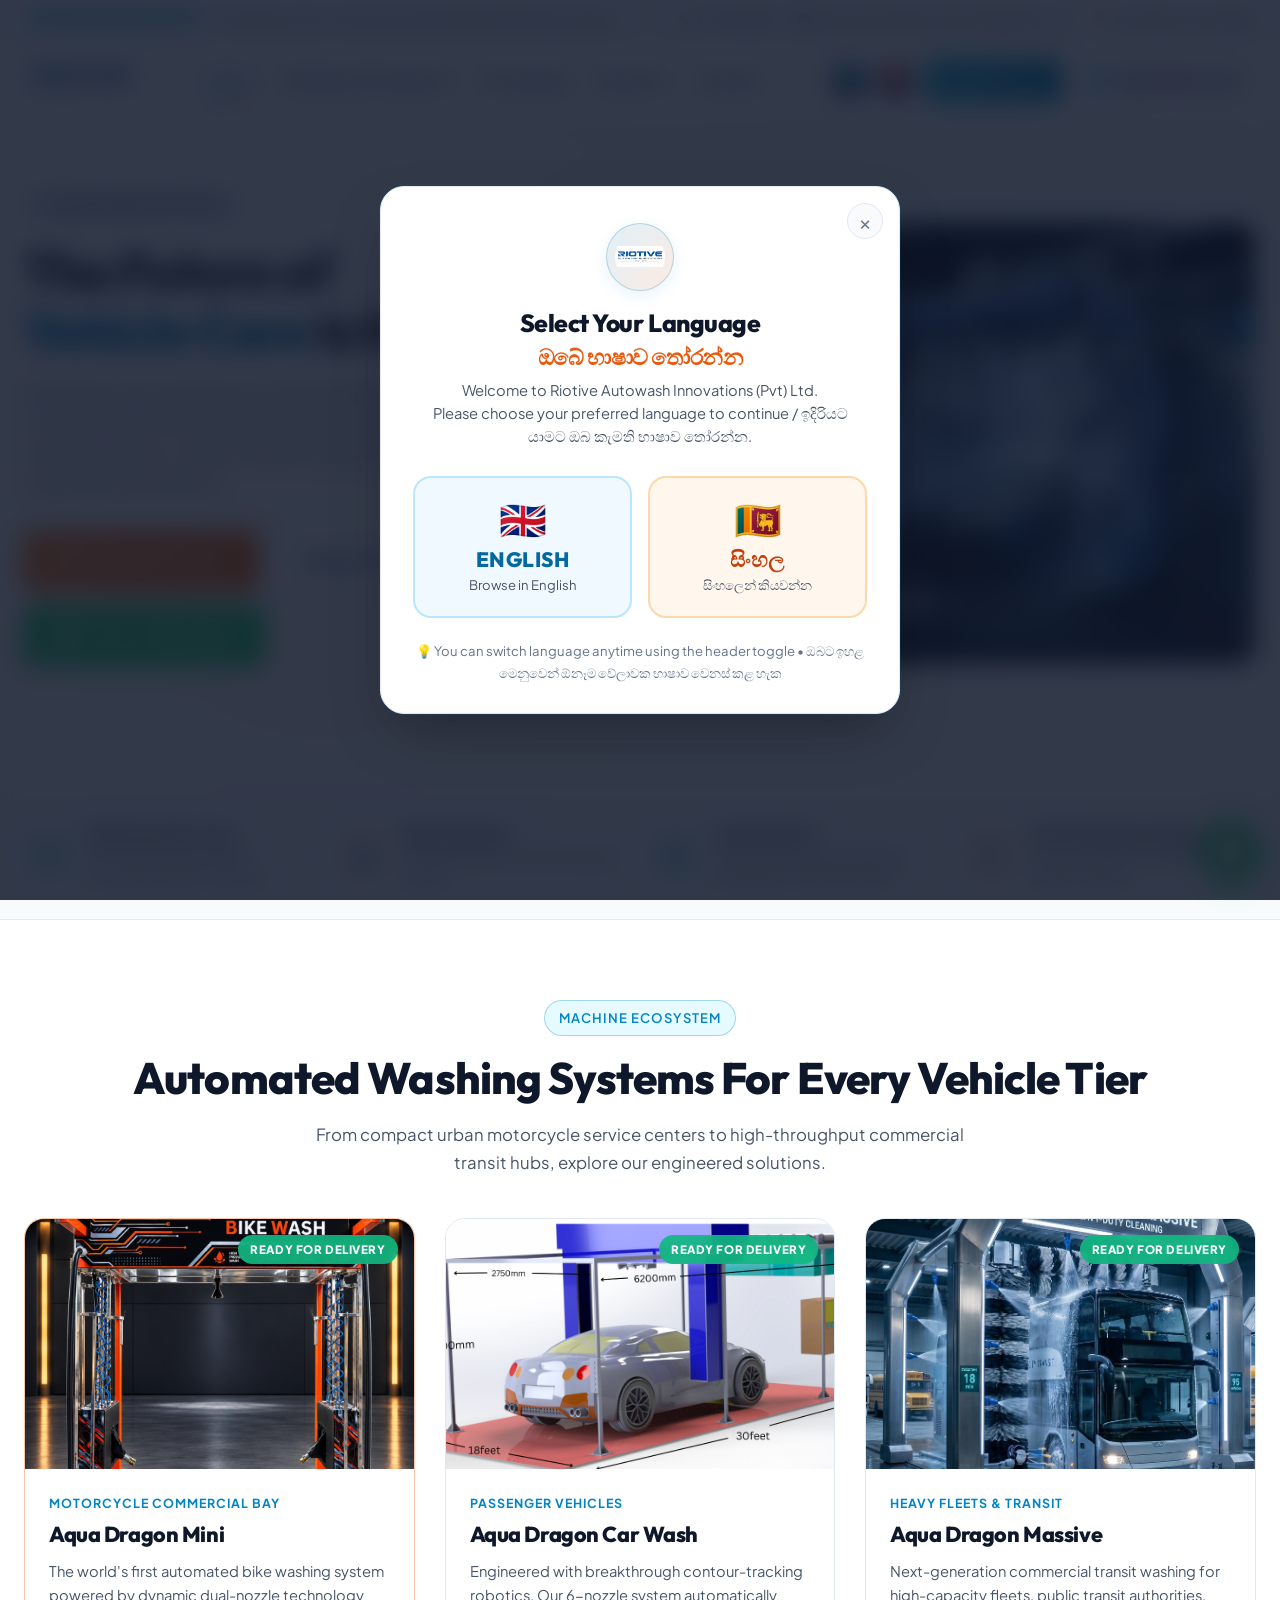
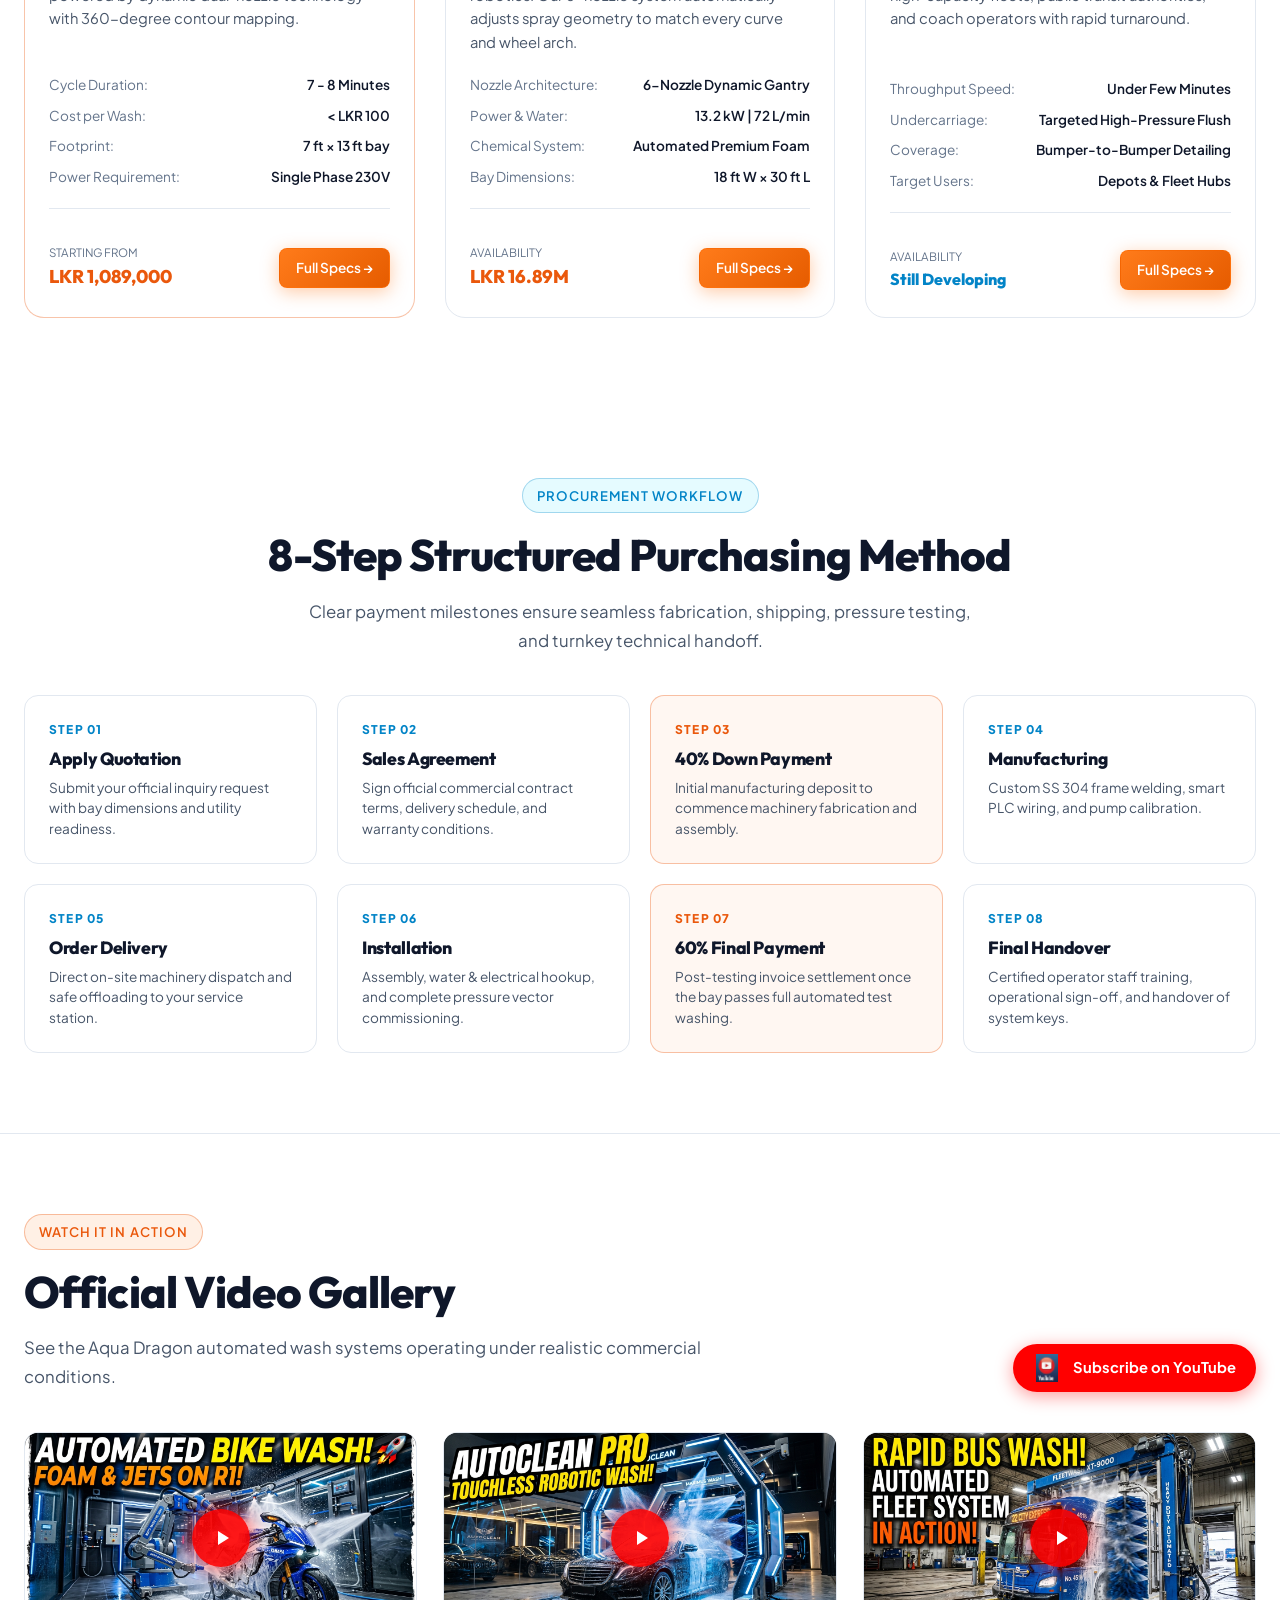
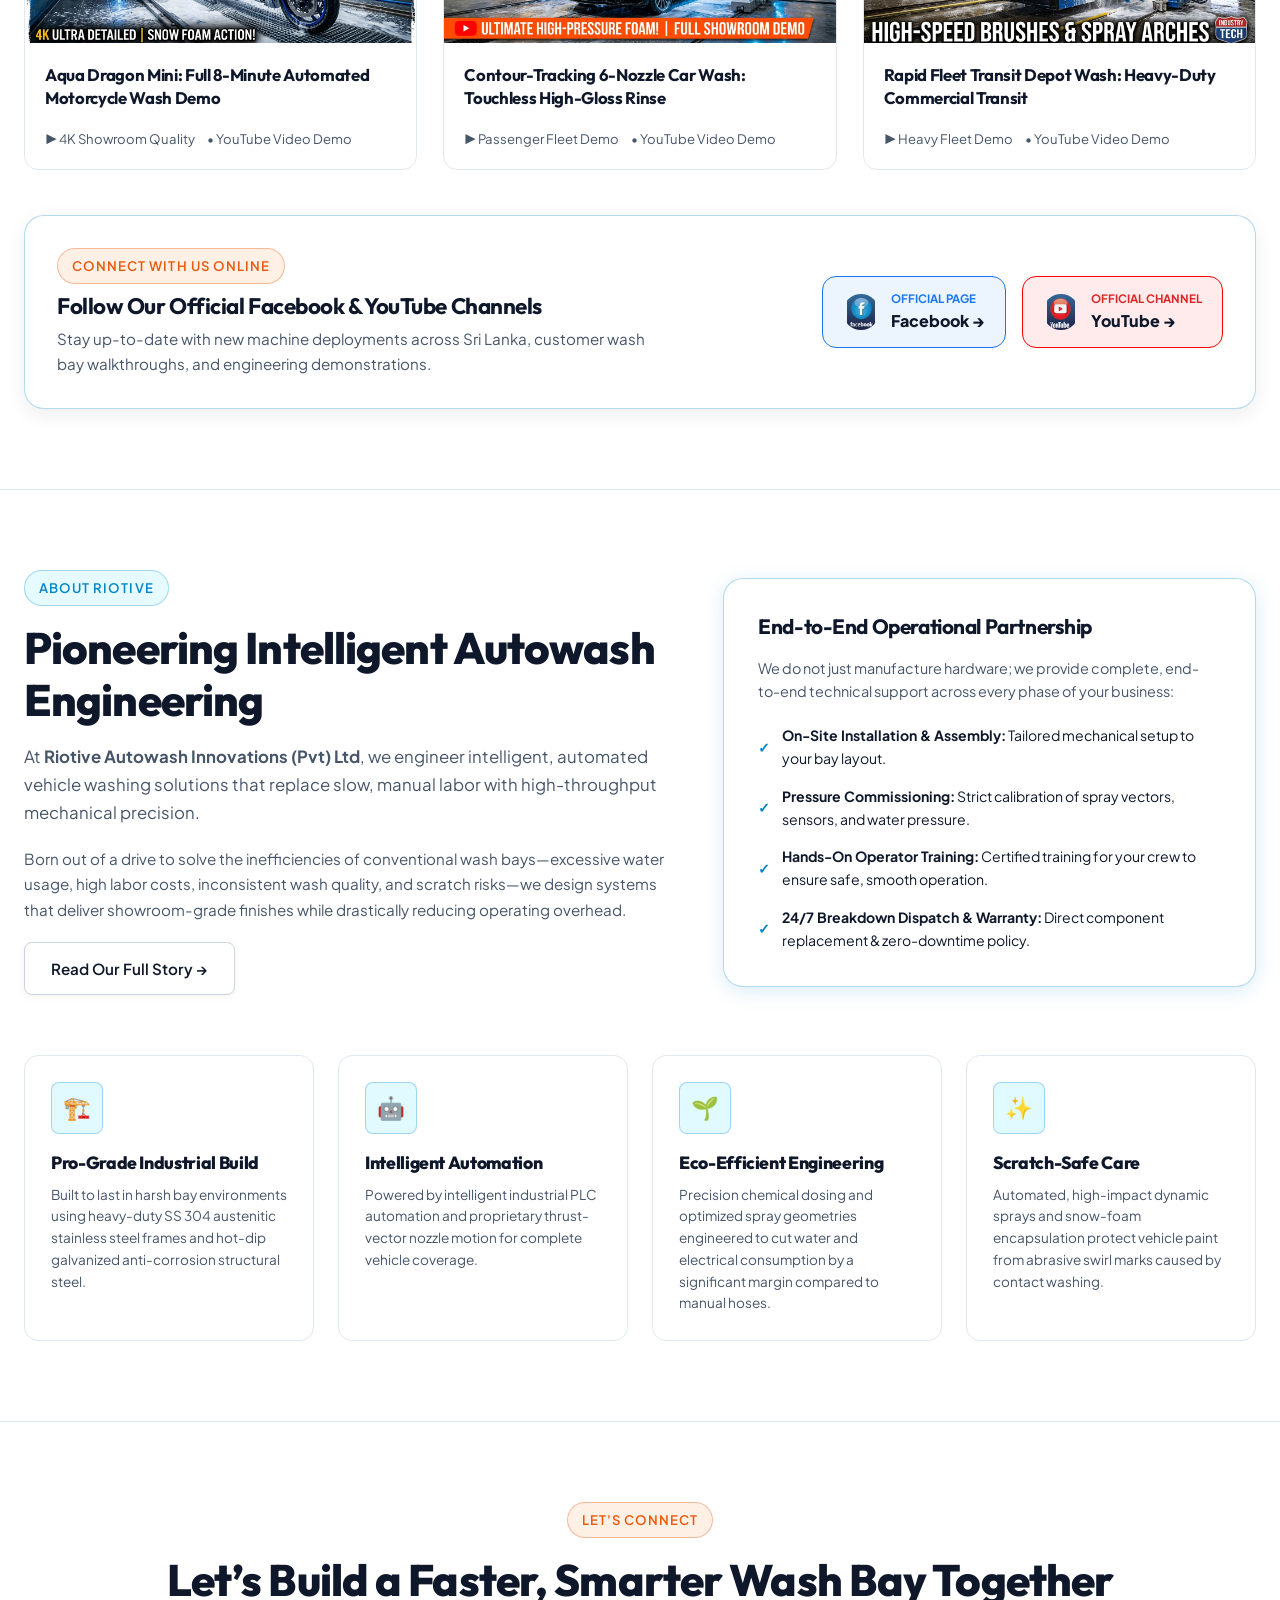
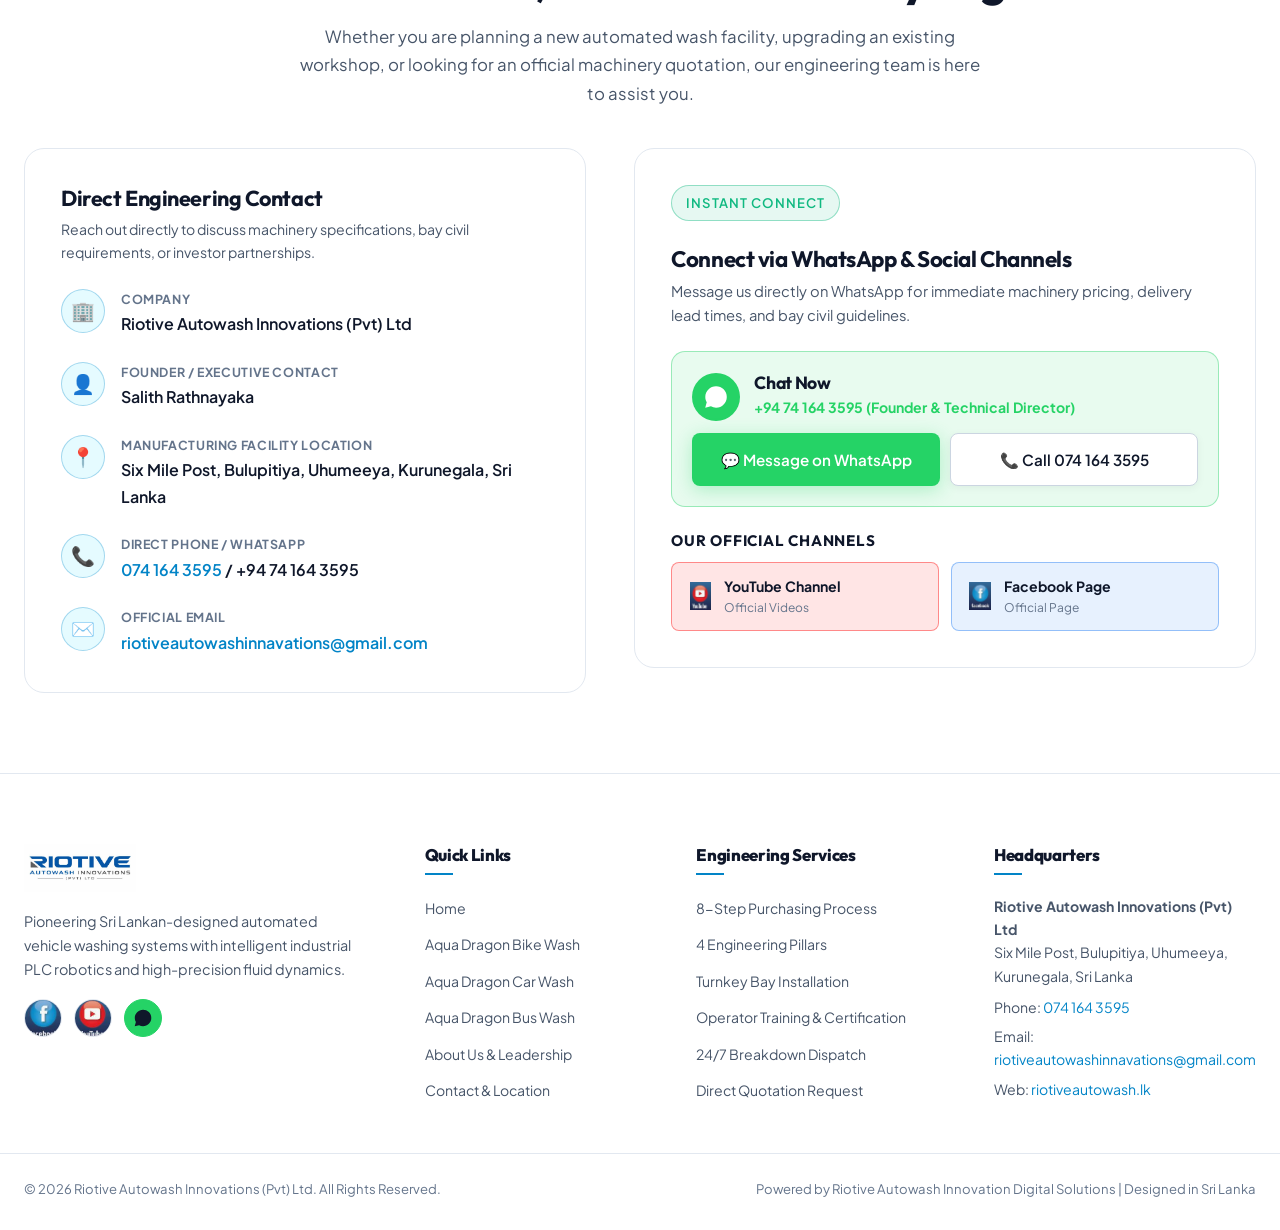
==== commit c050058f: "Add files via upload" ====
--- a/index.html
+++ b/index.html
@@ -36,10 +36,6 @@
     <div class="container header-container">
       <a href="index.html" class="brand-logo-wrap">
         <img src="assets/images/riotive-logo.jpg" alt="Riotive Autowash Innovations Logo" class="brand-logo-img">
-        <div class="brand-title-wrap">
-          <span class="brand-title">RIOTIVE</span>
-          <span class="brand-sub">AUTOWASH INNOVATIONS (PVT) LTD</span>
-        </div>
       </a>
 
       <!-- Desktop Nav -->
@@ -50,11 +46,11 @@
           <div class="dropdown-menu">
             <a href="bike-wash.html" class="dropdown-link">
               <span data-i18n="nav_bike">🏍️ Aqua Dragon Mini (Bike)</span>
-              <span class="dropdown-badge" data-i18n="badge_ready">Ready</span>
+              <span class="dropdown-badge green" data-i18n="badge_ready">Ready</span>
             </a>
             <a href="car-wash.html" class="dropdown-link">
               <span data-i18n="nav_car">🚗 Aqua Dragon Car Wash</span>
-              <span class="dropdown-badge" data-i18n="badge_soon">Soon</span>
+              <span class="dropdown-badge green" data-i18n="badge_ready">Ready</span>
             </a>
             <a href="bus-wash.html" class="dropdown-link">
               <span data-i18n="nav_bus">🚌 Aqua Dragon Massive (Bus)</span>
@@ -179,7 +175,7 @@
         <article class="product-card featured" onclick="if(!event.target.closest('a')) window.location.href='bike-wash.html'" data-href="bike-wash.html" role="button" tabindex="0" aria-label="View Aqua Dragon Mini full specifications">
           <span class="product-card-badge" data-i18n="p1_badge">Ready for Delivery</span>
           <div class="product-thumb-wrap">
-            <img src="assets/images/bike-wash-bay.jpg" alt="Aqua Dragon Mini Automatic Bike Wash" class="product-thumb-img">
+            <img src="assets/images/aqua-dragon-bike-wash-machine.jpg" alt="Aqua Dragon Automatic Bike Wash" class="product-thumb-img">
           </div>
           <div class="product-card-body">
             <span class="product-category" data-i18n="p1_cat">Motorcycle Commercial Bay</span>
@@ -208,7 +204,7 @@
             <div class="product-card-footer">
               <div class="product-pricing-wrap">
                 <span class="price-sub" data-i18n="p1_price_sub">Starting From</span>
-                <span class="price-num">LKR 1,287,000</span>
+                <span class="price-num">LKR 1,089,000</span>
               </div>
               <a href="bike-wash.html" class="btn btn-orange btn-sm" data-i18n="p1_btn">Full Specs &rarr;</a>
             </div>
@@ -217,9 +213,9 @@
 
         <!-- 2. Aqua Dragon Car Wash -->
         <article class="product-card" onclick="if(!event.target.closest('a')) window.location.href='car-wash.html'" data-href="car-wash.html" role="button" tabindex="0" aria-label="View Aqua Dragon Car Wash full specifications">
-          <span class="product-card-badge orange" data-i18n="p2_badge">Coming Soon</span>
+          <span class="product-card-badge" data-i18n="p2_badge">Ready for Delivery</span>
           <div class="product-thumb-wrap">
-            <img src="assets/images/car-wash-gantry.jpg" alt="Aqua Dragon Automatic Car Wash" class="product-thumb-img">
+            <img src="assets/images/car-wash-cad-model.png" alt="Aqua Dragon Automatic Car Wash" class="product-thumb-img">
           </div>
           <div class="product-card-body">
             <span class="product-category" data-i18n="p2_cat">Passenger Vehicles</span>
@@ -232,23 +228,23 @@
                 <span class="spec-val" data-i18n="p2_spec_nozzle_v">6-Nozzle Dynamic Gantry</span>
               </div>
               <div class="product-spec-row">
-                <span class="spec-key" data-i18n="p2_spec_finish_k">Finish Level:</span>
-                <span class="spec-val" data-i18n="p2_spec_finish_v">Showroom High-Gloss</span>
+                <span class="spec-key" data-i18n="p2_spec_power_k">Power & Water:</span>
+                <span class="spec-val">13.2 kW | 72 L/min</span>
               </div>
               <div class="product-spec-row">
                 <span class="spec-key" data-i18n="p2_spec_chem_k">Chemical System:</span>
                 <span class="spec-val" data-i18n="p2_spec_chem_v">Automated Premium Foam</span>
               </div>
               <div class="product-spec-row">
-                <span class="spec-key" data-i18n="p2_spec_stat_k">Status:</span>
-                <span class="spec-val" style="color: var(--accent-orange);" data-i18n="p2_spec_stat_v">Pre-Order Reservations Open</span>
+                <span class="spec-key" data-i18n="p2_spec_dim_k">Bay Dimensions:</span>
+                <span class="spec-val">18 ft W × 30 ft L</span>
               </div>
             </div>
 
             <div class="product-card-footer">
               <div class="product-pricing-wrap">
-                <span class="price-sub" data-i18n="p2_avail_k">Availability</span>
-                <span class="price-num" style="font-size: 1rem; color: var(--accent-cyan);" data-i18n="p2_avail_v">Still Developing</span>
+                <span class="price-sub" data-i18n="p2_avail_k">Starting Price</span>
+                <span class="price-num" style="color: var(--accent-orange);">LKR 16.89M</span>
               </div>
               <a href="car-wash.html" class="btn btn-orange btn-sm" data-i18n="p2_btn">Full Specs &rarr;</a>
             </div>
@@ -257,7 +253,7 @@
 
         <!-- 3. Aqua Dragon Massive (Bus) -->
         <article class="product-card" onclick="if(!event.target.closest('a')) window.location.href='bus-wash.html'" data-href="bus-wash.html" role="button" tabindex="0" aria-label="View Aqua Dragon Massive full specifications">
-          <span class="product-card-badge orange" data-i18n="p2_badge">Coming Soon</span>
+          <span class="product-card-badge" data-i18n="p2_badge">Ready for Delivery</span>
           <div class="product-thumb-wrap">
             <img src="assets/images/bus-wash-gantry.jpg" alt="Aqua Dragon Massive Automatic Bus Wash" class="product-thumb-img">
           </div>
--- a/css/style.css
+++ b/css/style.css
@@ -1,2251 +1,2307 @@
-/* ==========================================================================
-   RIOTIVE AUTOWASH INNOVATIONS (PVT) LTD
-   Official Website Stylesheet
-   Modern, Cyber-Industrial Automotive Robotics Aesthetic
-   Pixel-Perfect Alignment for Mobile & PC Browsers
-   ========================================================================== */
-
-@import url('https://fonts.googleapis.com/css2?family=Outfit:wght@300;400;500;600;700;800;900&family=Plus+Jakarta+Sans:wght@400;500;600;700&display=swap');
-
-:root {
-  /* Color Palette - Clean, Modern White Background Theme */
-  --bg-darkest: #ffffff;
-  --bg-primary: #ffffff;
-  --bg-secondary: #f8fafc;
-  --bg-card: #ffffff;
-  --bg-card-hover: #f8fafc;
-  --bg-card-glass: rgba(255, 255, 255, 0.95);
-  
-  --accent-cyan: #0284c7;
-  --accent-cyan-dark: #0369a1;
-  --accent-cyan-glow: rgba(2, 132, 199, 0.15);
-  
-  --accent-orange: #ea580c;
-  --accent-orange-light: #f97316;
-  --accent-orange-glow: rgba(234, 88, 12, 0.2);
-
-  --accent-blue: #0284c7;
-  --accent-green: #10b981;
-  --accent-green-glow: rgba(16, 185, 129, 0.2);
-  
-  --text-main: #0f172a;
-  --text-muted: #475569;
-  --text-dim: #64748b;
-  
-  --border-subtle: #e2e8f0;
-  --border-cyan: rgba(2, 132, 199, 0.3);
-  --border-orange: rgba(234, 88, 12, 0.35);
-  
-  --font-heading: 'Outfit', -apple-system, BlinkMacSystemFont, sans-serif;
-  --font-body: 'Plus Jakarta Sans', -apple-system, BlinkMacSystemFont, sans-serif;
-  
-  --radius-sm: 8px;
-  --radius-md: 14px;
-  --radius-lg: 20px;
-  --radius-full: 9999px;
-  
-  --transition-fast: 0.2s ease;
-  --transition-normal: 0.3s cubic-bezier(0.16, 1, 0.3, 1);
-  --transition-slow: 0.5s cubic-bezier(0.16, 1, 0.3, 1);
-  
-  --shadow-sm: 0 2px 8px rgba(0, 0, 0, 0.05);
-  --shadow-md: 0 6px 20px rgba(0, 0, 0, 0.07);
-  --shadow-lg: 0 12px 32px rgba(0, 0, 0, 0.09);
-  --shadow-glow-cyan: 0 4px 20px rgba(2, 132, 199, 0.15);
-  --shadow-glow-orange: 0 4px 20px rgba(234, 88, 12, 0.18);
-}
-
-/* Reset & Base Setup */
-*, *::before, *::after {
-  box-sizing: border-box;
-  margin: 0;
-  padding: 0;
-}
-
-html {
-  scroll-behavior: smooth;
-  font-size: 16px;
-  background-color: #ffffff;
-  color: var(--text-main);
-  overflow-x: hidden;
-  width: 100%;
-}
-
-body {
-  font-family: var(--font-body);
-  line-height: 1.65;
-  background-color: #ffffff;
-  color: var(--text-main);
-  min-height: 100vh;
-  overflow-x: hidden;
-  width: 100%;
-  -webkit-font-smoothing: antialiased;
-  -moz-osx-font-smoothing: grayscale;
-}
-
-a {
-  color: inherit;
-  text-decoration: none;
-  transition: var(--transition-fast);
-}
-
-img {
-  max-width: 100%;
-  height: auto;
-  display: block;
-}
-
-ul, ol {
-  list-style: none;
-}
-
-button, input, select, textarea {
-  font-family: inherit;
-  font-size: inherit;
-  border: none;
-  outline: none;
-}
-
-/* Container with Perfect Alignment */
-.container {
-  width: 100%;
-  max-width: 1280px;
-  margin-left: auto;
-  margin-right: auto;
-  padding-left: 24px;
-  padding-right: 24px;
-}
-
-.container-wide {
-  max-width: 1400px;
-}
-
-/* Typography Helpers */
-h1, h2, h3, h4, h5, h6 {
-  font-family: var(--font-heading);
-  font-weight: 700;
-  line-height: 1.25;
-  letter-spacing: -0.02em;
-  color: var(--text-main);
-}
-
-.gradient-text-cyan {
-  background: linear-gradient(135deg, #0284c7 0%, #0369a1 100%);
-  -webkit-background-clip: text;
-  -webkit-text-fill-color: transparent;
-}
-
-.gradient-text-orange {
-  background: linear-gradient(135deg, #ea580c 0%, #c2410c 100%);
-  -webkit-background-clip: text;
-  -webkit-text-fill-color: transparent;
-}
-
-/* Section Common Styles */
-section {
-  padding: 80px 0;
-  position: relative;
-  width: 100%;
-  overflow: hidden;
-}
-
-.section-tag {
-  display: inline-flex;
-  align-items: center;
-  gap: 8px;
-  padding: 6px 14px;
-  background: rgba(0, 210, 255, 0.1);
-  border: 1px solid var(--border-cyan);
-  border-radius: var(--radius-full);
-  font-size: 0.82rem;
-  font-weight: 600;
-  text-transform: uppercase;
-  letter-spacing: 0.08em;
-  color: var(--accent-cyan);
-  margin-bottom: 16px;
-}
-
-.section-tag.orange {
-  background: rgba(255, 107, 0, 0.1);
-  border-color: var(--border-orange);
-  color: var(--accent-orange);
-}
-
-.section-tag.blue {
-  background: rgba(0, 119, 182, 0.15);
-  border-color: var(--border-cyan);
-  color: #38bdf8;
-}
-
-.section-title {
-  font-size: clamp(2rem, 3.5vw, 2.75rem);
-  font-weight: 800;
-  margin-bottom: 16px;
-  line-height: 1.2;
-}
-
-.section-desc {
-  font-size: 1.05rem;
-  color: var(--text-muted);
-  max-width: 680px;
-  margin-bottom: 40px;
-  line-height: 1.7;
-}
-
-.text-center {
-  text-align: center;
-}
-.text-center .section-desc {
-  margin-left: auto;
-  margin-right: auto;
-}
-
-/* Buttons */
-.btn {
-  display: inline-flex;
-  align-items: center;
-  justify-content: center;
-  gap: 10px;
-  padding: 13px 26px;
-  border-radius: var(--radius-sm);
-  font-weight: 600;
-  font-size: 0.95rem;
-  cursor: pointer;
-  transition: var(--transition-normal);
-  text-align: center;
-  white-space: nowrap;
-}
-
-.btn-primary {
-  background: linear-gradient(135deg, #00b4d8 0%, #0077b6 100%);
-  color: #ffffff;
-  border: 1px solid rgba(0, 210, 255, 0.5);
-  box-shadow: 0 4px 18px rgba(0, 180, 216, 0.35);
-}
-.btn-primary:hover {
-  background: linear-gradient(135deg, #00c4ec 0%, #0088cc 100%);
-  box-shadow: 0 6px 24px rgba(0, 210, 255, 0.5);
-  transform: translateY(-2px);
-}
-
-.btn-orange {
-  background: linear-gradient(135deg, #ff7b1a 0%, #e65c00 100%);
-  color: #ffffff;
-  border: 1px solid rgba(255, 107, 0, 0.5);
-  box-shadow: 0 4px 18px rgba(255, 107, 0, 0.35);
-}
-.btn-orange:hover {
-  background: linear-gradient(135deg, #ff8c33 0%, #f06400 100%);
-  box-shadow: 0 6px 24px rgba(255, 107, 0, 0.55);
-  transform: translateY(-2px);
-}
-
-.btn-secondary {
-  background: #ffffff;
-  border: 1px solid #cbd5e1;
-  color: var(--text-main);
-  box-shadow: var(--shadow-sm);
-}
-.btn-secondary:hover {
-  background: #f8fafc;
-  border-color: #94a3b8;
-  color: var(--text-main);
-  transform: translateY(-2px);
-  box-shadow: var(--shadow-md);
-}
-
-.btn-whatsapp {
-  background: #25D366;
-  color: #ffffff;
-  border: 1px solid rgba(37, 211, 102, 0.5);
-  box-shadow: 0 4px 18px rgba(37, 211, 102, 0.3);
-}
-.btn-whatsapp:hover {
-  background: #22bf5b;
-  box-shadow: 0 6px 24px rgba(37, 211, 102, 0.5);
-  transform: translateY(-2px);
-}
-
-.btn-sm {
-  padding: 8px 16px;
-  font-size: 0.85rem;
-}
-
-.btn-lg {
-  padding: 15px 30px;
-  font-size: 1.02rem;
-}
-
-/* ==========================================================================
-   Top Announcement Bar
-   ========================================================================== */
-.top-bar {
-  background: #f8fafc;
-  border-bottom: 1px solid var(--border-subtle);
-  font-size: 0.82rem;
-  padding: 8px 0;
-  color: var(--text-muted);
-}
-.top-bar-content {
-  display: flex;
-  justify-content: space-between;
-  align-items: center;
-  gap: 16px;
-}
-.top-bar-left {
-  display: flex;
-  align-items: center;
-  gap: 12px;
-}
-.top-badge {
-  background: rgba(0, 210, 255, 0.15);
-  color: var(--accent-cyan);
-  padding: 2px 8px;
-  border-radius: 4px;
-  font-weight: 700;
-  font-size: 0.72rem;
-  letter-spacing: 0.05em;
-  text-transform: uppercase;
-}
-.top-bar-right {
-  display: flex;
-  align-items: center;
-  gap: 18px;
-}
-.top-contact-link {
-  display: flex;
-  align-items: center;
-  gap: 6px;
-  color: var(--text-muted);
-}
-.top-contact-link:hover {
-  color: var(--accent-cyan);
-}
-
-/* ==========================================================================
-   Header & Navigation
-   ========================================================================== */
-.site-header {
-  position: sticky;
-  top: 0;
-  z-index: 1000;
-  background: rgba(255, 255, 255, 0.96);
-  backdrop-filter: blur(16px);
-  -webkit-backdrop-filter: blur(16px);
-  border-bottom: 1px solid var(--border-subtle);
-  box-shadow: 0 2px 14px rgba(0, 0, 0, 0.04);
-  transition: var(--transition-normal);
-  width: 100%;
-}
-
-.header-container {
-  display: flex;
-  align-items: center;
-  justify-content: space-between;
-  height: 80px;
-}
-
-.brand-logo-wrap {
-  display: flex;
-  align-items: center;
-  gap: 12px;
-  flex-shrink: 0;
-}
-
-.brand-logo-img {
-  height: 48px;
-  width: auto;
-  object-fit: contain;
-  background: transparent;
-  padding: 0;
-  border: none;
-  box-shadow: none;
-}
-
-.brand-title-wrap {
-  display: flex;
-  flex-direction: column;
-}
-
-.brand-title {
-  font-size: 1.25rem;
-  font-weight: 800;
-  letter-spacing: 0.05em;
-  color: var(--text-main);
-  line-height: 1.1;
-}
-
-.brand-sub {
-  font-size: 0.64rem;
-  text-transform: uppercase;
-  letter-spacing: 0.1em;
-  color: var(--accent-cyan);
-  font-weight: 600;
-  white-space: nowrap;
-}
-
-/* Main Navigation */
-.main-nav {
-  display: flex;
-  align-items: center;
-  gap: 32px;
-}
-
-.nav-link {
-  font-size: 0.95rem;
-  font-weight: 600;
-  color: var(--text-muted);
-  position: relative;
-  padding: 8px 0;
-  white-space: nowrap;
-  transition: var(--transition-fast);
-}
-
-.nav-link:hover,
-.nav-link.active {
-  color: var(--accent-cyan);
-}
-
-.nav-link.active::after,
-.nav-link:hover::after {
-  content: '';
-  position: absolute;
-  bottom: 0;
-  left: 0;
-  width: 100%;
-  height: 2px;
-  background: linear-gradient(90deg, var(--accent-cyan), var(--accent-orange));
-  border-radius: 2px;
-}
-
-/* Dropdown */
-.nav-item-dropdown {
-  position: relative;
-}
-
-.dropdown-menu {
-  position: absolute;
-  top: 100%;
-  left: 0;
-  min-width: 240px;
-  background: #ffffff;
-  border: 1px solid var(--border-subtle);
-  border-radius: var(--radius-md);
-  box-shadow: 0 12px 36px rgba(0, 0, 0, 0.08);
-  padding: 10px;
-  display: none;
-  flex-direction: column;
-  gap: 6px;
-  z-index: 101;
-}
-
-.nav-item-dropdown:hover .dropdown-menu {
-  position: absolute;
-  top: 100%;
-  left: 0;
-  min-width: 240px;
-  background: #ffffff;
-  border: 1px solid var(--border-subtle);
-  border-radius: var(--radius-md);
-  box-shadow: 0 12px 36px rgba(0, 0, 0, 0.08);
-  padding: 10px;
-  display: none;
-  flex-direction: column;
-  gap: 6px;
-  z-index: 101;
-}
-
-.dropdown-link {
-  display: flex;
-  align-items: center;
-  gap: 10px;
-  padding: 10px 14px;
-  border-radius: var(--radius-sm);
-  font-size: 0.88rem;
-  color: var(--text-muted);
-  transition: var(--transition-fast);
-}
-
-.dropdown-link:hover {
-  background: #f1f5f9;
-  color: var(--accent-cyan);
-}
-
-.dropdown-badge {
-  font-size: 0.68rem;
-  padding: 2px 6px;
-  border-radius: 4px;
-  background: rgba(255, 107, 0, 0.2);
-  color: var(--accent-orange);
-  font-weight: 700;
-  margin-left: auto;
-}
-
-/* Header Actions & Social Pill Badges */
-.header-actions {
-  display: flex;
-  align-items: center;
-  gap: 12px;
-  flex-shrink: 0;
-}
-
-.header-social-group {
-  display: flex;
-  align-items: center;
-  gap: 8px;
-}
-
-.social-pill-btn {
-  display: inline-flex;
-  align-items: center;
-  justify-content: center;
-  width: 38px;
-  height: 38px;
-  border-radius: 50%;
-  background: #f1f5f9;
-  border: 1px solid var(--border-subtle);
-  transition: var(--transition-fast);
-  overflow: hidden;
-  flex-shrink: 0;
-  cursor: pointer;
-}
-
-.social-pill-btn:hover {
-  transform: translateY(-2px);
-  box-shadow: var(--shadow-sm);
-}
-
-.social-pill-btn.facebook:hover {
-  background: #1877F2;
-  border-color: #1877F2;
-}
-
-.social-pill-btn.youtube:hover {
-  background: #FF0000;
-  border-color: #FF0000;
-}
-
-.social-pill-btn img {
-  width: 100%;
-  height: 100%;
-  object-fit: cover;
-}
-
-.mobile-toggle {
-  display: none;
-  background: transparent;
-  color: var(--text-main);
-  font-size: 1.6rem;
-  cursor: pointer;
-  padding: 6px 8px;
-  line-height: 1;
-}
-
-/* Backdrop for Mobile Drawer */
-.nav-backdrop {
-  position: fixed;
-  top: 0;
-  left: 0;
-  width: 100%;
-  height: 100%;
-  background: rgba(0, 0, 0, 0.65);
-  backdrop-filter: blur(4px);
-  z-index: 998;
-  display: none;
-}
-.nav-backdrop.active {
-  display: block;
-}
-
-/* ==========================================================================
-   Hero Section
-   ========================================================================== */
-.hero-section {
-  position: relative;
-  padding: 65px 0 90px;
-  overflow: hidden;
-}
-
-.hero-bg-overlay {
-  position: absolute;
-  top: 0;
-  left: 0;
-  width: 100%;
-  height: 100%;
-  background: 
-    radial-gradient(ellipse at 75% 30%, rgba(2, 132, 199, 0.06) 0%, transparent 60%),
-    radial-gradient(ellipse at 25% 80%, rgba(234, 88, 12, 0.04) 0%, transparent 60%);
-  pointer-events: none;
-}
-
-.hero-grid {
-  display: grid;
-  grid-template-columns: 1.15fr 0.95fr;
-  align-items: center;
-  gap: 48px;
-  position: relative;
-  z-index: 2;
-}
-
-.hero-content {
-  display: flex;
-  flex-direction: column;
-}
-
-.hero-badge-row {
-  display: flex;
-  align-items: center;
-  gap: 12px;
-  margin-bottom: 20px;
-  flex-wrap: wrap;
-}
-
-.badge-country {
-  display: inline-flex;
-  align-items: center;
-  gap: 8px;
-  padding: 6px 14px;
-  background: #f1f5f9;
-  border: 1px solid var(--border-subtle);
-  border-radius: var(--radius-full);
-  font-size: 0.82rem;
-  font-weight: 700;
-  color: var(--text-main);
-}
-
-.badge-country .flag-icon {
-  font-size: 1.1rem;
-}
-
-.badge-tech {
-  display: inline-flex;
-  align-items: center;
-  gap: 6px;
-  padding: 6px 14px;
-  background: rgba(0, 210, 255, 0.12);
-  border: 1px solid var(--border-cyan);
-  border-radius: var(--radius-full);
-  font-size: 0.82rem;
-  font-weight: 700;
-  color: var(--accent-cyan);
-}
-
-.hero-title {
-  font-size: clamp(2.3rem, 4vw, 3.8rem);
-  font-weight: 900;
-  line-height: 1.15;
-  margin-bottom: 20px;
-  letter-spacing: -0.03em;
-}
-
-.hero-tagline {
-  font-size: 1.1rem;
-  color: var(--text-muted);
-  line-height: 1.7;
-  margin-bottom: 32px;
-}
-
-.hero-cta-group {
-  display: flex;
-  align-items: center;
-  gap: 16px;
-  margin-bottom: 36px;
-  flex-wrap: wrap;
-}
-
-.hero-highlights-list {
-  display: grid;
-  grid-template-columns: repeat(3, 1fr);
-  gap: 16px;
-  padding-top: 24px;
-  border-top: 1px solid var(--border-subtle);
-}
-
-.hero-highlight-item {
-  display: flex;
-  flex-direction: column;
-}
-
-.highlight-num {
-  font-family: var(--font-heading);
-  font-size: 1.75rem;
-  font-weight: 800;
-  color: var(--accent-cyan);
-  line-height: 1.1;
-}
-
-.highlight-label {
-  font-size: 0.82rem;
-  color: var(--text-muted);
-  margin-top: 4px;
-}
-
-/* Hero Media Display */
-.hero-media-wrap {
-  position: relative;
-  width: 100%;
-}
-
-.hero-main-card {
-  position: relative;
-  border-radius: var(--radius-lg);
-  overflow: hidden;
-  background: var(--bg-card);
-  border: 1px solid var(--border-cyan);
-  box-shadow: var(--shadow-glow-cyan);
-  transition: var(--transition-slow);
-}
-
-.hero-main-card:hover {
-  transform: translateY(-4px);
-}
-
-.hero-main-img {
-  width: 100%;
-  height: 440px;
-  object-fit: cover;
-  display: block;
-}
-
-.hero-image-overlay {
-  position: absolute;
-  bottom: 0;
-  left: 0;
-  width: 100%;
-  background: linear-gradient(to top, rgba(10, 17, 26, 0.95) 0%, rgba(10, 17, 26, 0.6) 60%, transparent 100%);
-  padding: 22px;
-}
-
-.hero-floating-card {
-  position: absolute;
-  background: rgba(255, 255, 255, 0.96);
-  backdrop-filter: blur(12px);
-  border: 1px solid var(--border-orange);
-  border-radius: var(--radius-md);
-  padding: 12px 18px;
-  box-shadow: 0 10px 25px rgba(0, 0, 0, 0.1);
-  z-index: 3;
-}
-
-.hero-floating-card.top-right {
-  top: -15px;
-  right: 0;
-}
-
-.hero-floating-card.bottom-left {
-  bottom: -15px;
-  left: 0;
-}
-
-.floating-card-title {
-  font-size: 0.75rem;
-  text-transform: uppercase;
-  color: var(--accent-orange);
-  font-weight: 700;
-  letter-spacing: 0.05em;
-}
-
-.floating-card-val {
-  font-size: 1.1rem;
-  font-weight: 800;
-  color: var(--text-main);
-}
-
-/* ==========================================================================
-   Trust & Value Strip
-   ========================================================================== */
-.trust-strip {
-  background: var(--bg-secondary);
-  border-top: 1px solid var(--border-subtle);
-  border-bottom: 1px solid var(--border-subtle);
-  padding: 30px 0;
-}
-
-.trust-grid {
-  display: grid;
-  grid-template-columns: repeat(4, 1fr);
-  gap: 24px;
-  align-items: center;
-}
-
-.trust-item {
-  display: flex;
-  align-items: center;
-  gap: 16px;
-}
-
-.trust-icon-box {
-  width: 48px;
-  height: 48px;
-  border-radius: var(--radius-sm);
-  background: rgba(0, 210, 255, 0.1);
-  border: 1px solid var(--border-cyan);
-  display: flex;
-  align-items: center;
-  justify-content: center;
-  flex-shrink: 0;
-  color: var(--accent-cyan);
-  font-size: 1.3rem;
-}
-
-.trust-item.orange .trust-icon-box {
-  background: rgba(255, 107, 0, 0.1);
-  border-color: var(--border-orange);
-  color: var(--accent-orange);
-}
-
-.trust-item-title {
-  font-size: 0.95rem;
-  font-weight: 700;
-  color: var(--text-main);
-}
-
-.trust-item-desc {
-  font-size: 0.8rem;
-  color: var(--text-muted);
-}
-
-/* ==========================================================================
-   Product Lineup Section
-   ========================================================================== */
-.products-section {
-  position: relative;
-}
-
-.products-grid {
-  display: grid;
-  grid-template-columns: repeat(3, 1fr);
-  gap: 30px;
-  align-items: stretch;
-}
-
-.product-card {
-  background: var(--bg-card);
-  border: 1px solid var(--border-subtle);
-  border-radius: var(--radius-lg);
-  overflow: hidden;
-  display: flex;
-  flex-direction: column;
-  transition: var(--transition-normal);
-  position: relative;
-  height: 100%;
-  cursor: pointer;
-}
-
-.product-card:hover {
-  border-color: var(--border-cyan);
-  transform: translateY(-6px);
-  box-shadow: 0 12px 30px rgba(0, 180, 216, 0.15), 0 4px 12px rgba(15, 23, 42, 0.08);
-}
-
-.product-card.featured {
-  border-color: var(--border-orange);
-}
-.product-card.featured:hover {
-  box-shadow: 0 12px 30px rgba(255, 107, 0, 0.18), 0 4px 12px rgba(15, 23, 42, 0.08);
-}
-
-.product-card-badge {
-  position: absolute;
-  top: 16px;
-  right: 16px;
-  z-index: 5;
-  padding: 5px 12px;
-  border-radius: var(--radius-full);
-  font-size: 0.72rem;
-  font-weight: 800;
-  text-transform: uppercase;
-  letter-spacing: 0.05em;
-  background: rgba(16, 185, 129, 0.9);
-  color: #ffffff;
-  backdrop-filter: blur(8px);
-}
-
-.product-card-badge.orange {
-  background: rgba(255, 107, 0, 0.9);
-}
-
-.product-card-badge.blue {
-  background: rgba(0, 180, 216, 0.9);
-}
-
-.product-thumb-wrap {
-  position: relative;
-  height: 250px;
-  overflow: hidden;
-  background: #f8fafc;
-  flex-shrink: 0;
-}
-
-.product-thumb-img {
-  width: 100%;
-  height: 100%;
-  object-fit: cover;
-  transition: transform 0.6s ease;
-}
-
-.product-card:hover .product-thumb-img {
-  transform: scale(1.05);
-}
-
-.product-card-body {
-  padding: 24px;
-  display: flex;
-  flex-direction: column;
-  flex-grow: 1;
-}
-
-.product-category {
-  font-size: 0.78rem;
-  text-transform: uppercase;
-  color: var(--accent-cyan);
-  font-weight: 700;
-  letter-spacing: 0.08em;
-  margin-bottom: 8px;
-}
-
-.product-title {
-  font-size: 1.35rem;
-  margin-bottom: 12px;
-  font-weight: 800;
-}
-
-.product-desc {
-  font-size: 0.92rem;
-  color: var(--text-muted);
-  margin-bottom: 20px;
-  line-height: 1.6;
-  flex-grow: 1;
-}
-
-.product-specs-list {
-  margin-bottom: 24px;
-  padding-bottom: 20px;
-  border-bottom: 1px solid var(--border-subtle);
-  display: flex;
-  flex-direction: column;
-  gap: 8px;
-}
-
-.product-spec-row {
-  display: flex;
-  justify-content: space-between;
-  font-size: 0.85rem;
-  align-items: center;
-}
-
-.spec-key {
-  color: var(--text-dim);
-}
-
-.spec-val {
-  color: var(--text-main);
-  font-weight: 600;
-}
-
-.product-card-footer {
-  margin-top: auto;
-  display: flex;
-  align-items: center;
-  justify-content: space-between;
-  gap: 12px;
-  padding-top: 10px;
-}
-
-.product-pricing-wrap {
-  display: flex;
-  flex-direction: column;
-}
-
-.price-sub {
-  font-size: 0.72rem;
-  color: var(--text-dim);
-  text-transform: uppercase;
-}
-
-.price-num {
-  font-size: 1.15rem;
-  font-weight: 800;
-  color: var(--accent-orange);
-  font-family: var(--font-heading);
-}
-
-/* ==========================================================================
-   Aqua Dragon Mini Featured Highlight (Deep Dive)
-   ========================================================================== */
-.bike-feature-section {
-  background: var(--bg-primary);
-  border-top: 1px solid var(--border-subtle);
-  border-bottom: 1px solid var(--border-subtle);
-}
-
-.feature-grid {
-  display: grid;
-  grid-template-columns: 1fr 1fr;
-  align-items: center;
-  gap: 48px;
-}
-
-.tech-cards-grid {
-  display: grid;
-  grid-template-columns: 1fr 1fr;
-  gap: 16px;
-  margin-top: 28px;
-}
-
-.tech-card {
-  background: var(--bg-secondary);
-  border: 1px solid var(--border-subtle);
-  border-radius: var(--radius-md);
-  padding: 20px;
-  transition: var(--transition-fast);
-}
-
-.tech-card:hover {
-  border-color: var(--border-cyan);
-  background: var(--bg-card);
-}
-
-.tech-card-icon {
-  font-size: 1.5rem;
-  margin-bottom: 10px;
-  color: var(--accent-cyan);
-}
-
-.tech-card-title {
-  font-size: 0.95rem;
-  font-weight: 700;
-  margin-bottom: 6px;
-  color: var(--text-main);
-}
-
-.tech-card-desc {
-  font-size: 0.82rem;
-  color: var(--text-muted);
-  line-height: 1.5;
-}
-
-/* Interactive Cycle Breakdown Visualizer */
-.cycle-visualizer-box {
-  background: var(--bg-card);
-  border: 1px solid var(--border-cyan);
-  border-radius: var(--radius-lg);
-  padding: 30px;
-  box-shadow: var(--shadow-md);
-}
-
-.cycle-box-header {
-  display: flex;
-  justify-content: space-between;
-  align-items: center;
-  margin-bottom: 24px;
-}
-
-.cycle-total-time {
-  font-size: 0.85rem;
-  background: rgba(255, 107, 0, 0.15);
-  color: var(--accent-orange);
-  border: 1px solid var(--border-orange);
-  padding: 4px 12px;
-  border-radius: var(--radius-full);
-  font-weight: 700;
-}
-
-.cycle-steps-nav {
-  display: grid;
-  grid-template-columns: repeat(3, 1fr);
-  gap: 12px;
-  margin-bottom: 24px;
-}
-
-.cycle-step-tab {
-  background: var(--bg-secondary);
-  border: 1px solid var(--border-subtle);
-  border-radius: var(--radius-sm);
-  padding: 14px;
-  text-align: left;
-  cursor: pointer;
-  transition: var(--transition-fast);
-}
-
-.cycle-step-tab.active {
-  background: rgba(0, 210, 255, 0.12);
-  border-color: var(--accent-cyan);
-}
-
-.tab-step-num {
-  font-size: 0.75rem;
-  font-weight: 700;
-  color: var(--text-dim);
-  text-transform: uppercase;
-}
-
-.cycle-step-tab.active .tab-step-num {
-  color: var(--accent-cyan);
-}
-
-.tab-step-name {
-  font-size: 0.92rem;
-  font-weight: 700;
-  color: var(--text-main);
-  margin: 4px 0;
-}
-
-.tab-step-dur {
-  font-size: 0.78rem;
-  color: var(--accent-orange);
-  font-weight: 600;
-}
-
-.cycle-display-panel {
-  background: var(--bg-secondary);
-  border-radius: var(--radius-md);
-  padding: 24px;
-  border: 1px solid var(--border-subtle);
-  display: flex;
-  align-items: center;
-  gap: 20px;
-}
-
-.cycle-panel-icon {
-  width: 58px;
-  height: 58px;
-  border-radius: 50%;
-  background: rgba(0, 210, 255, 0.15);
-  border: 2px solid var(--accent-cyan);
-  display: flex;
-  align-items: center;
-  justify-content: center;
-  font-size: 1.8rem;
-  color: var(--accent-cyan);
-  flex-shrink: 0;
-}
-
-.cycle-panel-info {
-  flex-grow: 1;
-}
-
-.cycle-panel-title {
-  font-size: 1.15rem;
-  font-weight: 800;
-  color: var(--text-main);
-  margin-bottom: 4px;
-}
-
-.cycle-panel-desc {
-  font-size: 0.88rem;
-  color: var(--text-muted);
-}
-
-/* ==========================================================================
-   Model Comparison Table Section
-   ========================================================================== */
-.comparison-section {
-  position: relative;
-}
-
-.table-scroll-hint {
-  display: none;
-  text-align: center;
-  padding: 10px 14px;
-  background: rgba(0, 210, 255, 0.08);
-  border: 1px dashed var(--border-cyan);
-  border-radius: var(--radius-sm);
-  color: var(--accent-cyan);
-  font-size: 0.82rem;
-  font-weight: 700;
-  margin-bottom: 14px;
-}
-
-.table-wrapper {
-  overflow-x: auto;
-  border-radius: var(--radius-lg);
-  border: 1px solid var(--border-subtle);
-  background: var(--bg-card);
-  box-shadow: var(--shadow-md);
-  -webkit-overflow-scrolling: touch;
-}
-
-.spec-table {
-  width: 100%;
-  min-width: 780px;
-  border-collapse: collapse;
-  text-align: left;
-}
-
-.spec-table th,
-.spec-table td {
-  padding: 16px 22px;
-  border-bottom: 1px solid var(--border-subtle);
-  vertical-align: middle;
-}
-
-.spec-table th {
-  background: var(--bg-secondary);
-  font-family: var(--font-heading);
-  font-size: 0.95rem;
-  color: var(--text-muted);
-  font-weight: 700;
-  text-transform: uppercase;
-  letter-spacing: 0.05em;
-}
-
-.spec-table th.model-header {
-  color: var(--text-main);
-  font-size: 1.15rem;
-  text-transform: none;
-}
-
-.spec-table th.model-header.highlight {
-  background: rgba(0, 210, 255, 0.08);
-  border-left: 2px solid var(--accent-cyan);
-  border-right: 2px solid var(--accent-cyan);
-  color: var(--accent-cyan);
-}
-
-.spec-table td.highlight {
-  background: rgba(0, 210, 255, 0.03);
-  border-left: 2px solid var(--accent-cyan);
-  border-right: 2px solid var(--accent-cyan);
-}
-
-/* Green vertical divider line separating Light and Plus */
-.spec-table th:nth-child(2),
-.spec-table td:nth-child(2),
-.spec-table .col-divider-green {
-  border-right: 2.5px solid #10b981;
-}
-
-.spec-table tr:last-child td {
-  border-bottom: none;
-}
-
-.price-tag {
-  font-size: 1.35rem;
-  font-weight: 800;
-  color: var(--accent-orange);
-  font-family: var(--font-heading);
-}
-
-/* ==========================================================================
-   Interactive ROI & Profitability Calculator
-   ========================================================================== */
-.calc-section {
-  background: var(--bg-secondary);
-  border-top: 1px solid var(--border-subtle);
-  border-bottom: 1px solid var(--border-subtle);
-}
-
-.calculator-card {
-  background: var(--bg-card);
-  border: 1px solid var(--border-cyan);
-  border-radius: var(--radius-lg);
-  padding: 40px;
-  box-shadow: var(--shadow-glow-cyan);
-}
-
-.calc-grid {
-  display: grid;
-  grid-template-columns: 1fr 1fr;
-  gap: 40px;
-  align-items: center;
-}
-
-.calc-controls {
-  display: flex;
-  flex-direction: column;
-  gap: 28px;
-}
-
-.calc-group {
-  display: flex;
-  flex-direction: column;
-  gap: 10px;
-}
-
-.calc-label-row {
-  display: flex;
-  justify-content: space-between;
-  align-items: center;
-}
-
-.calc-label {
-  font-weight: 600;
-  font-size: 0.95rem;
-}
-
-.calc-val-badge {
-  font-family: var(--font-heading);
-  font-size: 1.25rem;
-  font-weight: 800;
-  color: var(--accent-cyan);
-  background: rgba(0, 210, 255, 0.1);
-  padding: 4px 14px;
-  border-radius: var(--radius-sm);
-  border: 1px solid var(--border-cyan);
-}
-
-.calc-slider {
-  -webkit-appearance: none;
-  width: 100%;
-  height: 8px;
-  border-radius: 4px;
-  background: #e2e8f0; outline: none;
-  cursor: pointer;
-}
-
-.calc-slider::-webkit-slider-thumb {
-  -webkit-appearance: none;
-  appearance: none;
-  width: 24px;
-  height: 24px;
-  border-radius: 50%;
-  background: var(--accent-cyan);
-  cursor: pointer;
-  box-shadow: 0 0 10px var(--accent-cyan);
-  transition: transform 0.1s ease;
-}
-
-.calc-slider::-webkit-slider-thumb:hover {
-  transform: scale(1.15);
-}
-
-/* Calculator Output Results */
-.calc-results-box {
-  background: var(--bg-secondary);
-  border: 1px solid var(--border-subtle);
-  border-radius: var(--radius-md);
-  padding: 30px;
-  display: flex;
-  flex-direction: column;
-  gap: 20px;
-}
-
-.result-row {
-  display: flex;
-  justify-content: space-between;
-  align-items: center;
-  padding-bottom: 12px;
-  border-bottom: 1px solid var(--border-subtle);
-}
-
-.result-row.highlight-profit {
-  padding-top: 8px;
-  border-bottom: none;
-  border-top: 2px dashed var(--border-cyan);
-}
-
-.result-title {
-  color: var(--text-muted);
-  font-size: 0.92rem;
-}
-
-.result-val {
-  font-size: 1.25rem;
-  font-weight: 700;
-  color: var(--text-main);
-  font-family: var(--font-heading);
-}
-
-.result-row.highlight-profit .result-val {
-  font-size: 1.75rem;
-  font-weight: 900;
-  color: var(--accent-green);
-}
-
-.payback-tag {
-  background: rgba(16, 185, 129, 0.12);
-  border: 1px solid var(--accent-green);
-  color: var(--accent-green);
-  padding: 10px 16px;
-  border-radius: var(--radius-sm);
-  text-align: center;
-  font-weight: 700;
-  font-size: 0.95rem;
-  margin-top: 10px;
-}
-
-/* ==========================================================================
-   Purchasing & Procurement Workflow (8-Step Roadmap)
-   ========================================================================== */
-.workflow-section {
-  position: relative;
-}
-
-.workflow-grid {
-  display: grid;
-  grid-template-columns: repeat(4, 1fr);
-  gap: 20px;
-  margin-top: 40px;
-  align-items: stretch;
-}
-
-.workflow-card {
-  background: var(--bg-card);
-  border: 1px solid var(--border-subtle);
-  border-radius: var(--radius-md);
-  padding: 24px;
-  position: relative;
-  transition: var(--transition-normal);
-  display: flex;
-  flex-direction: column;
-  height: 100%;
-}
-
-.workflow-card:hover {
-  border-color: var(--border-cyan);
-  transform: translateY(-4px);
-  background: var(--bg-card-hover);
-}
-
-.workflow-step-num {
-  font-size: 0.75rem;
-  font-weight: 800;
-  color: var(--accent-cyan);
-  text-transform: uppercase;
-  letter-spacing: 0.1em;
-  margin-bottom: 8px;
-}
-
-.workflow-card-title {
-  font-size: 1.1rem;
-  font-weight: 800;
-  color: var(--text-main);
-  margin-bottom: 8px;
-}
-
-.workflow-card-desc {
-  font-size: 0.85rem;
-  color: var(--text-muted);
-  line-height: 1.5;
-}
-
-.workflow-card.highlight {
-  border-color: var(--border-orange);
-  background: rgba(255, 107, 0, 0.05);
-}
-.workflow-card.highlight .workflow-step-num {
-  color: var(--accent-orange);
-}
-
-/* ==========================================================================
-   Video Gallery Section (YouTube Integration)
-   ========================================================================== */
-.video-section {
-  background: var(--bg-primary);
-  border-top: 1px solid var(--border-subtle);
-  border-bottom: 1px solid var(--border-subtle);
-}
-
-.video-header-row {
-  display: flex;
-  justify-content: space-between;
-  align-items: flex-end;
-  margin-bottom: 40px;
-  flex-wrap: wrap;
-  gap: 20px;
-}
-
-.youtube-channel-pill {
-  display: inline-flex;
-  align-items: center;
-  gap: 12px;
-  padding: 10px 20px;
-  background: #FF0000;
-  color: #ffffff;
-  border-radius: var(--radius-full);
-  font-weight: 700;
-  font-size: 0.92rem;
-  box-shadow: 0 4px 18px rgba(255, 0, 0, 0.4);
-  transition: var(--transition-fast);
-}
-
-.youtube-channel-pill:hover {
-  transform: translateY(-2px);
-  box-shadow: 0 6px 24px rgba(255, 0, 0, 0.6);
-}
-
-.video-grid {
-  display: grid;
-  grid-template-columns: repeat(3, 1fr);
-  gap: 26px;
-  align-items: stretch;
-}
-
-.video-card {
-  background: var(--bg-card);
-  border: 1px solid var(--border-subtle);
-  border-radius: var(--radius-md);
-  overflow: hidden;
-  transition: var(--transition-normal);
-  cursor: pointer;
-  display: flex;
-  flex-direction: column;
-  height: 100%;
-}
-
-.video-card:hover {
-  border-color: #FF0000;
-  transform: translateY(-5px);
-  box-shadow: 0 10px 30px rgba(0, 0, 0, 0.5), 0 0 20px rgba(255, 0, 0, 0.25);
-}
-
-.video-thumb-container {
-  position: relative;
-  height: 210px;
-  overflow: hidden;
-  background: #000000;
-  flex-shrink: 0;
-}
-
-.video-thumb-img {
-  width: 100%;
-  height: 100%;
-  object-fit: cover;
-  transition: transform 0.4s ease;
-}
-
-.video-card:hover .video-thumb-img {
-  transform: scale(1.05);
-}
-
-.play-button-overlay {
-  position: absolute;
-  top: 50%;
-  left: 50%;
-  transform: translate(-50%, -50%);
-  width: 58px;
-  height: 58px;
-  border-radius: 50%;
-  background: rgba(255, 0, 0, 0.9);
-  display: flex;
-  align-items: center;
-  justify-content: center;
-  box-shadow: 0 0 24px rgba(255, 0, 0, 0.8);
-  transition: transform 0.2s ease;
-}
-
-.video-card:hover .play-button-overlay {
-  transform: translate(-50%, -50%) scale(1.15);
-}
-
-.play-button-overlay svg {
-  width: 24px;
-  height: 24px;
-  fill: #ffffff;
-  margin-left: 3px;
-}
-
-.video-info-box {
-  padding: 20px;
-  display: flex;
-  flex-direction: column;
-  flex-grow: 1;
-}
-
-.video-title {
-  font-size: 1.05rem;
-  font-weight: 700;
-  margin-bottom: 8px;
-  line-height: 1.4;
-}
-
-.video-meta {
-  font-size: 0.82rem;
-  color: var(--text-muted);
-  display: flex;
-  align-items: center;
-  gap: 12px;
-  margin-top: auto;
-  padding-top: 10px;
-}
-
-/* ==========================================================================
-   Visual Infographics & Posters Showcase
-   ========================================================================== */
-.posters-section {
-  position: relative;
-}
-
-.posters-grid {
-  display: grid;
-  grid-template-columns: repeat(4, 1fr);
-  gap: 20px;
-  align-items: stretch;
-}
-
-.poster-card {
-  position: relative;
-  border-radius: var(--radius-md);
-  overflow: hidden;
-  background: var(--bg-card);
-  border: 1px solid var(--border-subtle);
-  cursor: pointer;
-  transition: var(--transition-normal);
-  display: flex;
-  flex-direction: column;
-  height: 100%;
-}
-
-.poster-card:hover {
-  border-color: var(--border-cyan);
-  transform: translateY(-4px);
-  box-shadow: var(--shadow-glow-cyan);
-}
-
-.poster-thumb-img {
-  width: 100%;
-  aspect-ratio: 4 / 3;
-  object-fit: contain;
-  background: #060c14;
-  padding: 6px;
-  transition: transform 0.3s ease;
-}
-
-.poster-card:hover .poster-thumb-img {
-  transform: scale(1.03);
-}
-
-.poster-caption {
-  padding: 14px;
-  font-size: 0.85rem;
-  font-weight: 700;
-  text-align: center;
-  background: var(--bg-secondary);
-  color: var(--text-main);
-  margin-top: auto;
-  border-top: 1px solid var(--border-subtle);
-}
-
-/* ==========================================================================
-   About Us & Engineering Pillars
-   ========================================================================== */
-.about-section {
-  position: relative;
-}
-
-.about-intro-grid {
-  display: grid;
-  grid-template-columns: 1.1fr 0.9fr;
-  gap: 48px;
-  align-items: center;
-  margin-bottom: 60px;
-}
-
-.about-stats-card {
-  background: var(--bg-card);
-  border: 1px solid var(--border-cyan);
-  border-radius: var(--radius-lg);
-  padding: 34px;
-  box-shadow: var(--shadow-glow-cyan);
-}
-
-.pillars-grid {
-  display: grid;
-  grid-template-columns: repeat(4, 1fr);
-  gap: 24px;
-  align-items: stretch;
-}
-
-.pillar-card {
-  background: var(--bg-card);
-  border: 1px solid var(--border-subtle);
-  border-radius: var(--radius-md);
-  padding: 26px;
-  transition: var(--transition-normal);
-  display: flex;
-  flex-direction: column;
-  height: 100%;
-}
-
-.pillar-card:hover {
-  border-color: var(--border-cyan);
-  background: var(--bg-card-hover);
-  transform: translateY(-4px);
-}
-
-.pillar-icon-box {
-  width: 52px;
-  height: 52px;
-  border-radius: var(--radius-sm);
-  background: rgba(0, 210, 255, 0.12);
-  border: 1px solid var(--border-cyan);
-  color: var(--accent-cyan);
-  display: flex;
-  align-items: center;
-  justify-content: center;
-  font-size: 1.4rem;
-  margin-bottom: 18px;
-  flex-shrink: 0;
-}
-
-.pillar-title {
-  font-size: 1.1rem;
-  font-weight: 800;
-  margin-bottom: 10px;
-}
-
-.pillar-desc {
-  font-size: 0.85rem;
-  color: var(--text-muted);
-  line-height: 1.6;
-}
-
-/* ==========================================================================
-   Contact & Quotation Section
-   ========================================================================== */
-.contact-section {
-  background: var(--bg-primary);
-  border-top: 1px solid var(--border-subtle);
-}
-
-.contact-grid {
-  display: grid;
-  grid-template-columns: 0.95fr 1.05fr;
-  gap: 48px;
-  align-items: start;
-}
-
-.contact-info-card {
-  background: var(--bg-card);
-  border: 1px solid var(--border-subtle);
-  border-radius: var(--radius-lg);
-  padding: 36px;
-  display: flex;
-  flex-direction: column;
-  gap: 24px;
-}
-
-.contact-detail-item {
-  display: flex;
-  align-items: flex-start;
-  gap: 16px;
-}
-
-.contact-icon-circle {
-  width: 44px;
-  height: 44px;
-  border-radius: 50%;
-  background: rgba(0, 210, 255, 0.1);
-  border: 1px solid var(--border-cyan);
-  color: var(--accent-cyan);
-  display: flex;
-  align-items: center;
-  justify-content: center;
-  flex-shrink: 0;
-  font-size: 1.2rem;
-}
-
-.contact-detail-label {
-  font-size: 0.78rem;
-  text-transform: uppercase;
-  color: var(--text-dim);
-  font-weight: 700;
-  letter-spacing: 0.05em;
-}
-
-.contact-detail-val {
-  font-size: 1rem;
-  font-weight: 600;
-  color: var(--text-main);
-  margin-top: 2px;
-  word-break: break-word;
-}
-
-.qr-code-box {
-  background: var(--bg-secondary);
-  border: 1px solid var(--border-subtle);
-  border-radius: var(--radius-md);
-  padding: 20px;
-  display: flex;
-  align-items: center;
-  gap: 20px;
-}
-
-.qr-img {
-  width: 100px;
-  height: 100px;
-  border-radius: var(--radius-sm);
-  background: #ffffff;
-  padding: 4px;
-  flex-shrink: 0;
-}
-
-.qr-info h4 {
-  font-size: 1rem;
-  margin-bottom: 4px;
-}
-
-.qr-info p {
-  font-size: 0.82rem;
-  color: var(--text-muted);
-  margin-bottom: 10px;
-}
-
-/* Contact Form */
-.quote-form-card {
-  background: var(--bg-card);
-  border: 1px solid var(--border-cyan);
-  border-radius: var(--radius-lg);
-  padding: 36px;
-  box-shadow: var(--shadow-glow-cyan);
-}
-
-.form-group {
-  margin-bottom: 20px;
-}
-
-.form-row {
-  display: grid;
-  grid-template-columns: 1fr 1fr;
-  gap: 16px;
-}
-
-.form-label {
-  display: block;
-  font-size: 0.88rem;
-  font-weight: 600;
-  color: var(--text-main);
-  margin-bottom: 8px;
-}
-
-.form-control {
-  width: 100%;
-  padding: 13px 16px;
-  background: #ffffff;
-  border: 1px solid #cbd5e1;
-  border-radius: var(--radius-sm);
-  color: var(--text-main);
-  font-size: 16px; /* Prevents auto-zoom on mobile iOS */
-  transition: var(--transition-fast);
-}
-
-.form-control:focus {
-  border-color: var(--accent-cyan);
-  box-shadow: 0 0 12px rgba(0, 210, 255, 0.3);
-}
-
-textarea.form-control {
-  width: 100%;
-  padding: 13px 16px;
-  background: #ffffff;
-  border: 1px solid #cbd5e1;
-  border-radius: var(--radius-sm);
-  color: var(--text-main);
-  font-size: 16px; /* Prevents auto-zoom on mobile iOS */
-  transition: var(--transition-fast);
-}
-
-.form-buttons-row {
-  display: flex;
-  gap: 14px;
-  margin-top: 10px;
-  flex-wrap: wrap;
-}
-
-/* ==========================================================================
-   Footer
-   ========================================================================== */
-.site-footer {
-  background: #ffffff;
-  border-top: 1px solid var(--border-subtle);
-  padding: 70px 0 30px;
-}
-
-.footer-grid {
-  display: grid;
-  grid-template-columns: 1.4fr 0.9fr 1fr 1fr;
-  gap: 40px;
-  margin-bottom: 50px;
-}
-
-.footer-brand p {
-  color: var(--text-muted);
-  font-size: 0.9rem;
-  margin: 18px 0;
-  max-width: 340px;
-}
-
-.footer-social-strip {
-  display: flex;
-  align-items: center;
-  gap: 12px;
-}
-
-.footer-col-title {
-  font-size: 1.05rem;
-  font-weight: 800;
-  margin-bottom: 20px;
-  color: var(--text-main);
-  position: relative;
-  padding-bottom: 10px;
-}
-
-.footer-col-title::after {
-  content: '';
-  position: absolute;
-  bottom: 0;
-  left: 0;
-  width: 28px;
-  height: 2px;
-  background: var(--accent-cyan);
-}
-
-.footer-links-list {
-  display: flex;
-  flex-direction: column;
-  gap: 10px;
-}
-
-.footer-link {
-  color: var(--text-muted);
-  font-size: 0.88rem;
-  transition: var(--transition-fast);
-}
-
-.footer-link:hover {
-  color: var(--accent-cyan);
-  padding-left: 4px;
-}
-
-.footer-bottom {
-  border-top: 1px solid var(--border-subtle);
-  padding-top: 24px;
-  display: flex;
-  justify-content: space-between;
-  align-items: center;
-  font-size: 0.82rem;
-  color: var(--text-dim);
-  flex-wrap: wrap;
-  gap: 14px;
-}
-
-/* Floating WhatsApp Button */
-.floating-whatsapp-btn {
-  position: fixed;
-  bottom: max(20px, env(safe-area-inset-bottom, 20px));
-  right: max(20px, env(safe-area-inset-right, 20px));
-  width: 58px;
-  height: 58px;
-  background: #25D366;
-  border-radius: 50%;
-  display: flex;
-  align-items: center;
-  justify-content: center;
-  color: #ffffff;
-  box-shadow: 0 6px 24px rgba(37, 211, 102, 0.45);
-  z-index: 999;
-  cursor: pointer;
-  transition: var(--transition-normal);
-}
-
-.floating-whatsapp-btn:hover {
-  transform: scale(1.1);
-  box-shadow: 0 8px 30px rgba(37, 211, 102, 0.65);
-}
-
-.floating-whatsapp-btn svg {
-  width: 32px;
-  height: 32px;
-  fill: #ffffff;
-}
-
-/* Lightbox Modal */
-.modal-overlay {
-  position: fixed;
-  top: 0;
-  left: 0;
-  width: 100%;
-  height: 100%;
-  background: rgba(0, 0, 0, 0.92);
-  backdrop-filter: blur(10px);
-  z-index: 2000;
-  display: none;
-  align-items: center;
-  justify-content: center;
-  padding: 16px;
-}
-
-.modal-overlay.active {
-  display: flex;
-}
-
-.modal-container {
-  max-width: 900px;
-  width: 100%;
-  background: #ffffff;
-  border: 1px solid var(--border-subtle);
-  border-radius: var(--radius-lg);
-  overflow: hidden;
-  position: relative;
-  box-shadow: 0 20px 60px rgba(0, 0, 0, 0.25);
-}
-
-.modal-close-btn {
-  position: absolute;
-  top: 14px;
-  right: 14px;
-  background: rgba(0, 0, 0, 0.7);
-  color: #ffffff;
-  width: 36px;
-  height: 36px;
-  border-radius: 50%;
-  display: flex;
-  align-items: center;
-  justify-content: center;
-  cursor: pointer;
-  z-index: 10;
-  font-size: 1.2rem;
-  border: 1px solid var(--border-subtle);
-}
-
-.modal-media-content {
-  width: 100%;
-  max-height: 75vh;
-  object-fit: contain;
-  display: block;
-  background: #000;
-}
-
-.modal-caption-bar {
-  padding: 16px 24px;
-  background: var(--bg-secondary);
-  border-top: 1px solid var(--border-subtle);
-  display: flex;
-  justify-content: space-between;
-  align-items: center;
-  gap: 12px;
-}
-
-
-/* ==========================================================================
-   LANGUAGE SELECTION POPUP MODAL & SWITCHER
-   ========================================================================== */
-.lang-modal-backdrop {
-  position: fixed;
-  top: 0;
-  left: 0;
-  width: 100%;
-  height: 100%;
-  background: rgba(15, 23, 42, 0.85);
-  backdrop-filter: blur(12px);
-  -webkit-backdrop-filter: blur(12px);
-  z-index: 100000;
-  display: flex;
-  align-items: center;
-  justify-content: center;
-  padding: 20px;
-  opacity: 0;
-  visibility: hidden;
-  transition: opacity 0.35s ease, visibility 0.35s ease;
-}
-
-.lang-modal-backdrop.active {
-  opacity: 1;
-  visibility: visible;
-}
-
-.lang-modal-box {
-  background: #ffffff;
-  border: 1px solid var(--border-subtle);
-  border-radius: 24px;
-  max-width: 520px;
-  width: 100%;
-  padding: 36px 32px 30px;
-  text-align: center;
-  box-shadow: 0 25px 60px -15px rgba(0, 0, 0, 0.35), 0 0 0 1px rgba(2, 132, 199, 0.15);
-  transform: translateY(24px) scale(0.95);
-  transition: transform 0.35s cubic-bezier(0.16, 1, 0.3, 1);
-  position: relative;
-}
-
-.lang-modal-backdrop.active .lang-modal-box {
-  transform: translateY(0) scale(1);
-}
-
-.lang-modal-close {
-  position: absolute;
-  top: 16px;
-  right: 16px;
-  width: 36px;
-  height: 36px;
-  border-radius: 50%;
-  border: 1px solid var(--border-subtle);
-  background: var(--bg-secondary);
-  color: var(--text-dim);
-  font-size: 20px;
-  cursor: pointer;
-  display: flex;
-  align-items: center;
-  justify-content: center;
-  transition: all 0.2s;
-  line-height: 1;
-}
-
-.lang-modal-close:hover {
-  background: #fee2e2;
-  color: #dc2626;
-  border-color: #fca5a5;
-}
-
-.lang-modal-icon {
-  width: 68px;
-  height: 68px;
-  margin: 0 auto 16px;
-  display: flex;
-  align-items: center;
-  justify-content: center;
-  border-radius: 50%;
-  background: linear-gradient(135deg, rgba(2, 132, 199, 0.12), rgba(234, 88, 12, 0.12));
-  border: 1.5px solid rgba(2, 132, 199, 0.25);
-  box-shadow: 0 4px 16px rgba(2, 132, 199, 0.1);
-}
-
-.lang-modal-icon img {
-  width: 50px;
-  height: 50px;
-  object-fit: contain;
-  border-radius: 50%;
-}
-
-.lang-modal-heading {
-  font-family: var(--font-heading);
-  font-size: 1.55rem;
-  font-weight: 800;
-  color: var(--text-main);
-  line-height: 1.3;
-  margin-bottom: 8px;
-}
-
-.lang-modal-heading span.si-title {
-  display: block;
-  font-size: 1.35rem;
-  color: var(--accent-orange);
-  margin-top: 4px;
-  font-weight: 700;
-}
-
-.lang-modal-subtext {
-  font-size: 0.92rem;
-  color: var(--text-muted);
-  line-height: 1.55;
-  margin-bottom: 28px;
-}
-
-.lang-modal-buttons {
-  display: grid;
-  grid-template-columns: 1fr 1fr;
-  gap: 16px;
-  margin-bottom: 22px;
-}
-
-@media (max-width: 480px) {
-  .lang-modal-buttons {
-    grid-template-columns: 1fr;
-    gap: 12px;
-  }
-}
-
-.lang-btn-card {
-  display: flex;
-  flex-direction: column;
-  align-items: center;
-  padding: 22px 16px;
-  border-radius: 18px;
-  border: 2px solid;
-  cursor: pointer;
-  background: #ffffff;
-  transition: all 0.25s cubic-bezier(0.16, 1, 0.3, 1);
-  text-align: center;
-  outline: none;
-}
-
-.lang-btn-card.btn-english {
-  border-color: #bae6fd;
-  background: #f0f9ff;
-}
-
-.lang-btn-card.btn-english:hover {
-  background: #e0f2fe;
-  border-color: #0284c7;
-  transform: translateY(-3px);
-  box-shadow: 0 10px 25px -5px rgba(2, 132, 199, 0.25);
-}
-
-.lang-btn-card.btn-sinhala {
-  border-color: #fed7aa;
-  background: #fff7ed;
-}
-
-.lang-btn-card.btn-sinhala:hover {
-  background: #ffedd5;
-  border-color: #ea580c;
-  transform: translateY(-3px);
-  box-shadow: 0 10px 25px -5px rgba(234, 88, 12, 0.25);
-}
-
-.lang-btn-card .lang-flag {
-  font-size: 2.4rem;
-  line-height: 1;
-  margin-bottom: 8px;
-}
-
-.lang-btn-card .lang-name {
-  font-size: 1.3rem;
-  font-weight: 800;
-  font-family: var(--font-heading);
-  letter-spacing: 0.02em;
-}
-
-.lang-btn-card.btn-english .lang-name {
-  color: #0369a1;
-}
-
-.lang-btn-card.btn-sinhala .lang-name {
-  color: #c2410c;
-}
-
-.lang-btn-card .lang-hint {
-  font-size: 0.82rem;
-  color: var(--text-muted);
-  margin-top: 4px;
-}
-
-.lang-modal-footer-note {
-  font-size: 0.82rem;
-  color: var(--text-dim);
-  display: flex;
-  align-items: center;
-  justify-content: center;
-  gap: 6px;
-}
-
-/* Header Language Switcher Button */
-.header-lang-btn {
-  display: inline-flex;
-  align-items: center;
-  gap: 8px;
-  background: #ffffff;
-  border: 1.5px solid var(--border-cyan);
-  color: var(--text-main);
-  padding: 7px 16px;
-  border-radius: var(--radius-full);
-  font-size: 0.85rem;
-  font-weight: 700;
-  cursor: pointer;
-  transition: all var(--transition-fast);
-  box-shadow: var(--shadow-sm);
-  font-family: var(--font-body);
-}
-
-.header-lang-btn:hover {
-  background: var(--bg-secondary);
-  border-color: var(--accent-cyan);
-  color: var(--accent-cyan);
-  transform: translateY(-1px);
-  box-shadow: var(--shadow-md);
-}
-
-.header-lang-btn .globe-icon {
-  font-size: 1.05rem;
-}
+/* ==========================================================================
+   RIOTIVE AUTOWASH INNOVATIONS (PVT) LTD
+   Official Website Stylesheet
+   Modern, Cyber-Industrial Automotive Robotics Aesthetic
+   Pixel-Perfect Alignment for Mobile & PC Browsers
+   ========================================================================== */
+
+@import url('https://fonts.googleapis.com/css2?family=Outfit:wght@300;400;500;600;700;800;900&family=Plus+Jakarta+Sans:wght@400;500;600;700&display=swap');
+
+:root {
+  /* Color Palette - Clean, Modern White Background Theme */
+  --bg-darkest: #ffffff;
+  --bg-primary: #ffffff;
+  --bg-secondary: #f8fafc;
+  --bg-card: #ffffff;
+  --bg-card-hover: #f8fafc;
+  --bg-card-glass: rgba(255, 255, 255, 0.95);
+  
+  --accent-cyan: #0284c7;
+  --accent-cyan-dark: #0369a1;
+  --accent-cyan-glow: rgba(2, 132, 199, 0.15);
+  
+  --accent-orange: #ea580c;
+  --accent-orange-light: #f97316;
+  --accent-orange-glow: rgba(234, 88, 12, 0.2);
+
+  --accent-blue: #0284c7;
+  --accent-green: #10b981;
+  --accent-green-glow: rgba(16, 185, 129, 0.2);
+  
+  --text-main: #0f172a;
+  --text-muted: #475569;
+  --text-dim: #64748b;
+  
+  --border-subtle: #e2e8f0;
+  --border-cyan: rgba(2, 132, 199, 0.3);
+  --border-orange: rgba(234, 88, 12, 0.35);
+  
+  --font-heading: 'Outfit', -apple-system, BlinkMacSystemFont, sans-serif;
+  --font-body: 'Plus Jakarta Sans', -apple-system, BlinkMacSystemFont, sans-serif;
+  
+  --radius-sm: 8px;
+  --radius-md: 14px;
+  --radius-lg: 20px;
+  --radius-full: 9999px;
+  
+  --transition-fast: 0.2s ease;
+  --transition-normal: 0.3s cubic-bezier(0.16, 1, 0.3, 1);
+  --transition-slow: 0.5s cubic-bezier(0.16, 1, 0.3, 1);
+  
+  --shadow-sm: 0 2px 8px rgba(0, 0, 0, 0.05);
+  --shadow-md: 0 6px 20px rgba(0, 0, 0, 0.07);
+  --shadow-lg: 0 12px 32px rgba(0, 0, 0, 0.09);
+  --shadow-glow-cyan: 0 4px 20px rgba(2, 132, 199, 0.15);
+  --shadow-glow-orange: 0 4px 20px rgba(234, 88, 12, 0.18);
+}
+
+/* Reset & Base Setup */
+*, *::before, *::after {
+  box-sizing: border-box;
+  margin: 0;
+  padding: 0;
+}
+
+html {
+  scroll-behavior: smooth;
+  font-size: 16px;
+  background-color: #ffffff;
+  color: var(--text-main);
+  overflow-x: hidden;
+  width: 100%;
+}
+
+body {
+  font-family: var(--font-body);
+  line-height: 1.65;
+  background-color: #ffffff;
+  color: var(--text-main);
+  min-height: 100vh;
+  overflow-x: hidden;
+  width: 100%;
+  -webkit-font-smoothing: antialiased;
+  -moz-osx-font-smoothing: grayscale;
+}
+
+a {
+  color: inherit;
+  text-decoration: none;
+  transition: var(--transition-fast);
+}
+
+img {
+  max-width: 100%;
+  height: auto;
+  display: block;
+}
+
+ul, ol {
+  list-style: none;
+}
+
+button, input, select, textarea {
+  font-family: inherit;
+  font-size: inherit;
+  border: none;
+  outline: none;
+}
+
+/* Container with Perfect Alignment */
+.container {
+  width: 100%;
+  max-width: 1280px;
+  margin-left: auto;
+  margin-right: auto;
+  padding-left: 24px;
+  padding-right: 24px;
+}
+
+.container-wide {
+  max-width: 1400px;
+}
+
+/* Typography Helpers */
+h1, h2, h3, h4, h5, h6 {
+  font-family: var(--font-heading);
+  font-weight: 700;
+  line-height: 1.25;
+  letter-spacing: -0.02em;
+  color: var(--text-main);
+}
+
+.gradient-text-cyan {
+  background: linear-gradient(135deg, #0284c7 0%, #0369a1 100%);
+  -webkit-background-clip: text;
+  -webkit-text-fill-color: transparent;
+}
+
+.gradient-text-orange {
+  background: linear-gradient(135deg, #ea580c 0%, #c2410c 100%);
+  -webkit-background-clip: text;
+  -webkit-text-fill-color: transparent;
+}
+
+/* Section Common Styles */
+section {
+  padding: 80px 0;
+  position: relative;
+  width: 100%;
+  overflow: hidden;
+}
+
+.section-tag {
+  display: inline-flex;
+  align-items: center;
+  gap: 8px;
+  padding: 6px 14px;
+  background: rgba(0, 210, 255, 0.1);
+  border: 1px solid var(--border-cyan);
+  border-radius: var(--radius-full);
+  font-size: 0.82rem;
+  font-weight: 600;
+  text-transform: uppercase;
+  letter-spacing: 0.08em;
+  color: var(--accent-cyan);
+  margin-bottom: 16px;
+}
+
+.section-tag.orange {
+  background: rgba(255, 107, 0, 0.1);
+  border-color: var(--border-orange);
+  color: var(--accent-orange);
+}
+
+.section-tag.blue {
+  background: rgba(0, 119, 182, 0.15);
+  border-color: var(--border-cyan);
+  color: #38bdf8;
+}
+
+.section-tag.green {
+  background: rgba(16, 185, 129, 0.1);
+  border-color: rgba(16, 185, 129, 0.4);
+  color: #10b981;
+}
+
+.section-title {
+  font-size: clamp(2rem, 3.5vw, 2.75rem);
+  font-weight: 800;
+  margin-bottom: 16px;
+  line-height: 1.2;
+}
+
+.section-desc {
+  font-size: 1.05rem;
+  color: var(--text-muted);
+  max-width: 680px;
+  margin-bottom: 40px;
+  line-height: 1.7;
+}
+
+.text-center {
+  text-align: center;
+}
+.text-center .section-desc {
+  margin-left: auto;
+  margin-right: auto;
+}
+
+/* Buttons */
+.btn {
+  display: inline-flex;
+  align-items: center;
+  justify-content: center;
+  gap: 10px;
+  padding: 13px 26px;
+  border-radius: var(--radius-sm);
+  font-weight: 600;
+  font-size: 0.95rem;
+  cursor: pointer;
+  transition: var(--transition-normal);
+  text-align: center;
+  white-space: nowrap;
+}
+
+.btn-primary {
+  background: linear-gradient(135deg, #00b4d8 0%, #0077b6 100%);
+  color: #ffffff;
+  border: 1px solid rgba(0, 210, 255, 0.5);
+  box-shadow: 0 4px 18px rgba(0, 180, 216, 0.35);
+}
+.btn-primary:hover {
+  background: linear-gradient(135deg, #00c4ec 0%, #0088cc 100%);
+  box-shadow: 0 6px 24px rgba(0, 210, 255, 0.5);
+  transform: translateY(-2px);
+}
+
+.btn-orange {
+  background: linear-gradient(135deg, #ff7b1a 0%, #e65c00 100%);
+  color: #ffffff;
+  border: 1px solid rgba(255, 107, 0, 0.5);
+  box-shadow: 0 4px 18px rgba(255, 107, 0, 0.35);
+}
+.btn-orange:hover {
+  background: linear-gradient(135deg, #ff8c33 0%, #f06400 100%);
+  box-shadow: 0 6px 24px rgba(255, 107, 0, 0.55);
+  transform: translateY(-2px);
+}
+
+.btn-basic,
+.btn-dark {
+  background: linear-gradient(135deg, #334155 0%, #1e293b 100%);
+  color: #ffffff !important;
+  border: 1px solid rgba(71, 85, 105, 0.6);
+  box-shadow: 0 4px 18px rgba(30, 41, 59, 0.3);
+}
+.btn-basic:hover,
+.btn-dark:hover {
+  background: linear-gradient(135deg, #475569 0%, #0f172a 100%);
+  box-shadow: 0 6px 24px rgba(30, 41, 59, 0.5);
+  transform: translateY(-2px);
+  color: #ffffff !important;
+}
+
+.btn-green {
+  background: linear-gradient(135deg, #10b981 0%, #059669 100%);
+  color: #ffffff !important;
+  border: 1px solid rgba(16, 185, 129, 0.6);
+  box-shadow: 0 4px 18px rgba(16, 185, 129, 0.35);
+}
+.btn-green:hover {
+  background: linear-gradient(135deg, #34d399 0%, #047857 100%);
+  box-shadow: 0 6px 24px rgba(16, 185, 129, 0.55);
+  transform: translateY(-2px);
+  color: #ffffff !important;
+}
+
+.btn-blue,
+.btn-plus-tier {
+  background: linear-gradient(135deg, #4f46e5 0%, #2563eb 100%);
+  color: #ffffff !important;
+  border: 1px solid rgba(79, 70, 229, 0.6);
+  box-shadow: 0 4px 18px rgba(37, 99, 235, 0.35);
+}
+.btn-blue:hover,
+.btn-plus-tier:hover {
+  background: linear-gradient(135deg, #6366f1 0%, #1d4ed8 100%);
+  box-shadow: 0 6px 24px rgba(37, 99, 235, 0.55);
+  transform: translateY(-2px);
+  color: #ffffff !important;
+}
+
+
+.btn-secondary {
+  background: #ffffff;
+  border: 1px solid #cbd5e1;
+  color: var(--text-main);
+  box-shadow: var(--shadow-sm);
+}
+.btn-secondary:hover {
+  background: #f8fafc;
+  border-color: #94a3b8;
+  color: var(--text-main);
+  transform: translateY(-2px);
+  box-shadow: var(--shadow-md);
+}
+
+.btn-whatsapp {
+  background: #25D366;
+  color: #ffffff;
+  border: 1px solid rgba(37, 211, 102, 0.5);
+  box-shadow: 0 4px 18px rgba(37, 211, 102, 0.3);
+}
+.btn-whatsapp:hover {
+  background: #22bf5b;
+  box-shadow: 0 6px 24px rgba(37, 211, 102, 0.5);
+  transform: translateY(-2px);
+}
+
+.btn-sm {
+  padding: 8px 16px;
+  font-size: 0.85rem;
+}
+
+.btn-lg {
+  padding: 15px 30px;
+  font-size: 1.02rem;
+}
+
+/* ==========================================================================
+   Top Announcement Bar
+   ========================================================================== */
+.top-bar {
+  background: #f8fafc;
+  border-bottom: 1px solid var(--border-subtle);
+  font-size: 0.82rem;
+  padding: 8px 0;
+  color: var(--text-muted);
+}
+.top-bar-content {
+  display: flex;
+  justify-content: space-between;
+  align-items: center;
+  gap: 16px;
+}
+.top-bar-left {
+  display: flex;
+  align-items: center;
+  gap: 12px;
+}
+.top-badge {
+  background: rgba(0, 210, 255, 0.15);
+  color: var(--accent-cyan);
+  padding: 2px 8px;
+  border-radius: 4px;
+  font-weight: 700;
+  font-size: 0.72rem;
+  letter-spacing: 0.05em;
+  text-transform: uppercase;
+}
+.top-bar-right {
+  display: flex;
+  align-items: center;
+  gap: 18px;
+}
+.top-contact-link {
+  display: flex;
+  align-items: center;
+  gap: 6px;
+  color: var(--text-muted);
+}
+.top-contact-link:hover {
+  color: var(--accent-cyan);
+}
+
+/* ==========================================================================
+   Header & Navigation
+   ========================================================================== */
+.site-header {
+  position: sticky;
+  top: 0;
+  z-index: 1000;
+  background: rgba(255, 255, 255, 0.96);
+  backdrop-filter: blur(16px);
+  -webkit-backdrop-filter: blur(16px);
+  border-bottom: 1px solid var(--border-subtle);
+  box-shadow: 0 2px 14px rgba(0, 0, 0, 0.04);
+  transition: var(--transition-normal);
+  width: 100%;
+}
+
+.header-container {
+  display: flex;
+  align-items: center;
+  justify-content: space-between;
+  height: 80px;
+}
+
+.brand-logo-wrap {
+  display: flex;
+  align-items: center;
+  gap: 12px;
+  flex-shrink: 0;
+}
+
+.brand-logo-img {
+  height: 48px;
+  width: auto;
+  object-fit: contain;
+  background: transparent;
+  padding: 0;
+  border: none;
+  box-shadow: none;
+}
+
+.brand-title-wrap {
+  display: flex;
+  flex-direction: column;
+}
+
+.brand-title {
+  font-size: 1.25rem;
+  font-weight: 800;
+  letter-spacing: 0.05em;
+  color: var(--text-main);
+  line-height: 1.1;
+}
+
+.brand-sub {
+  font-size: 0.64rem;
+  text-transform: uppercase;
+  letter-spacing: 0.1em;
+  color: var(--accent-cyan);
+  font-weight: 600;
+  white-space: nowrap;
+}
+
+/* Main Navigation */
+.main-nav {
+  display: flex;
+  align-items: center;
+  gap: 32px;
+}
+
+.nav-link {
+  font-size: 0.95rem;
+  font-weight: 600;
+  color: var(--text-muted);
+  position: relative;
+  padding: 8px 0;
+  white-space: nowrap;
+  transition: var(--transition-fast);
+}
+
+.nav-link:hover,
+.nav-link.active {
+  color: var(--accent-cyan);
+}
+
+.nav-link.active::after,
+.nav-link:hover::after {
+  content: '';
+  position: absolute;
+  bottom: 0;
+  left: 0;
+  width: 100%;
+  height: 2px;
+  background: linear-gradient(90deg, var(--accent-cyan), var(--accent-orange));
+  border-radius: 2px;
+}
+
+/* Dropdown */
+.nav-item-dropdown {
+  position: relative;
+}
+
+.dropdown-menu {
+  position: absolute;
+  top: 100%;
+  left: 0;
+  min-width: 240px;
+  background: #ffffff;
+  border: 1px solid var(--border-subtle);
+  border-radius: var(--radius-md);
+  box-shadow: 0 12px 36px rgba(0, 0, 0, 0.08);
+  padding: 10px;
+  display: none;
+  flex-direction: column;
+  gap: 6px;
+  z-index: 101;
+}
+
+.nav-item-dropdown:hover .dropdown-menu {
+  position: absolute;
+  top: 100%;
+  left: 0;
+  min-width: 240px;
+  background: #ffffff;
+  border: 1px solid var(--border-subtle);
+  border-radius: var(--radius-md);
+  box-shadow: 0 12px 36px rgba(0, 0, 0, 0.08);
+  padding: 10px;
+  display: none;
+  flex-direction: column;
+  gap: 6px;
+  z-index: 101;
+}
+
+.dropdown-link {
+  display: flex;
+  align-items: center;
+  gap: 10px;
+  padding: 10px 14px;
+  border-radius: var(--radius-sm);
+  font-size: 0.88rem;
+  color: var(--text-muted);
+  transition: var(--transition-fast);
+}
+
+.dropdown-link:hover {
+  background: #f1f5f9;
+  color: var(--accent-cyan);
+}
+
+.dropdown-badge {
+  font-size: 0.68rem;
+  padding: 2px 6px;
+  border-radius: 4px;
+  background: rgba(255, 107, 0, 0.2);
+  color: var(--accent-orange);
+  font-weight: 700;
+  margin-left: auto;
+}
+
+.dropdown-badge.ready,
+.dropdown-badge.green {
+  background: rgba(16, 185, 129, 0.15);
+  color: #10b981;
+}
+
+/* Header Actions & Social Pill Badges */
+.header-actions {
+  display: flex;
+  align-items: center;
+  gap: 12px;
+  flex-shrink: 0;
+}
+
+.header-social-group {
+  display: flex;
+  align-items: center;
+  gap: 8px;
+}
+
+.social-pill-btn {
+  display: inline-flex;
+  align-items: center;
+  justify-content: center;
+  width: 38px;
+  height: 38px;
+  border-radius: 50%;
+  background: #f1f5f9;
+  border: 1px solid var(--border-subtle);
+  transition: var(--transition-fast);
+  overflow: hidden;
+  flex-shrink: 0;
+  cursor: pointer;
+}
+
+.social-pill-btn:hover {
+  transform: translateY(-2px);
+  box-shadow: var(--shadow-sm);
+}
+
+.social-pill-btn.facebook:hover {
+  background: #1877F2;
+  border-color: #1877F2;
+}
+
+.social-pill-btn.youtube:hover {
+  background: #FF0000;
+  border-color: #FF0000;
+}
+
+.social-pill-btn img {
+  width: 100%;
+  height: 100%;
+  object-fit: cover;
+}
+
+.mobile-toggle {
+  display: none;
+  background: transparent;
+  color: var(--text-main);
+  font-size: 1.6rem;
+  cursor: pointer;
+  padding: 6px 8px;
+  line-height: 1;
+}
+
+/* Backdrop for Mobile Drawer */
+.nav-backdrop {
+  position: fixed;
+  top: 0;
+  left: 0;
+  width: 100%;
+  height: 100%;
+  background: rgba(0, 0, 0, 0.65);
+  backdrop-filter: blur(4px);
+  z-index: 998;
+  display: none;
+}
+.nav-backdrop.active {
+  display: block;
+}
+
+/* ==========================================================================
+   Hero Section
+   ========================================================================== */
+.hero-section {
+  position: relative;
+  padding: 65px 0 90px;
+  overflow: hidden;
+}
+
+.hero-bg-overlay {
+  position: absolute;
+  top: 0;
+  left: 0;
+  width: 100%;
+  height: 100%;
+  background: 
+    radial-gradient(ellipse at 75% 30%, rgba(2, 132, 199, 0.06) 0%, transparent 60%),
+    radial-gradient(ellipse at 25% 80%, rgba(234, 88, 12, 0.04) 0%, transparent 60%);
+  pointer-events: none;
+}
+
+.hero-grid {
+  display: grid;
+  grid-template-columns: 1.15fr 0.95fr;
+  align-items: center;
+  gap: 48px;
+  position: relative;
+  z-index: 2;
+}
+
+.hero-content {
+  display: flex;
+  flex-direction: column;
+}
+
+.hero-badge-row {
+  display: flex;
+  align-items: center;
+  gap: 12px;
+  margin-bottom: 20px;
+  flex-wrap: wrap;
+}
+
+.badge-country {
+  display: inline-flex;
+  align-items: center;
+  gap: 8px;
+  padding: 6px 14px;
+  background: #f1f5f9;
+  border: 1px solid var(--border-subtle);
+  border-radius: var(--radius-full);
+  font-size: 0.82rem;
+  font-weight: 700;
+  color: var(--text-main);
+}
+
+.badge-country .flag-icon {
+  font-size: 1.1rem;
+}
+
+.badge-tech {
+  display: inline-flex;
+  align-items: center;
+  gap: 6px;
+  padding: 6px 14px;
+  background: rgba(0, 210, 255, 0.12);
+  border: 1px solid var(--border-cyan);
+  border-radius: var(--radius-full);
+  font-size: 0.82rem;
+  font-weight: 700;
+  color: var(--accent-cyan);
+}
+
+.hero-title {
+  font-size: clamp(2.3rem, 4vw, 3.8rem);
+  font-weight: 900;
+  line-height: 1.15;
+  margin-bottom: 20px;
+  letter-spacing: -0.03em;
+}
+
+.hero-tagline {
+  font-size: 1.1rem;
+  color: var(--text-muted);
+  line-height: 1.7;
+  margin-bottom: 32px;
+}
+
+.hero-cta-group {
+  display: flex;
+  align-items: center;
+  gap: 16px;
+  margin-bottom: 36px;
+  flex-wrap: wrap;
+}
+
+.hero-highlights-list {
+  display: grid;
+  grid-template-columns: repeat(3, 1fr);
+  gap: 16px;
+  padding-top: 24px;
+  border-top: 1px solid var(--border-subtle);
+}
+
+.hero-highlight-item {
+  display: flex;
+  flex-direction: column;
+}
+
+.highlight-num {
+  font-family: var(--font-heading);
+  font-size: 1.75rem;
+  font-weight: 800;
+  color: var(--accent-cyan);
+  line-height: 1.1;
+}
+
+.highlight-label {
+  font-size: 0.82rem;
+  color: var(--text-muted);
+  margin-top: 4px;
+}
+
+/* Hero Media Display */
+.hero-media-wrap {
+  position: relative;
+  width: 100%;
+}
+
+.hero-main-card {
+  position: relative;
+  border-radius: var(--radius-lg);
+  overflow: hidden;
+  background: var(--bg-card);
+  border: 1px solid var(--border-cyan);
+  box-shadow: var(--shadow-glow-cyan);
+  transition: var(--transition-slow);
+}
+
+.hero-main-card:hover {
+  transform: translateY(-4px);
+}
+
+.hero-main-img {
+  width: 100%;
+  height: 440px;
+  object-fit: cover;
+  display: block;
+}
+
+.hero-image-overlay {
+  position: absolute;
+  bottom: 0;
+  left: 0;
+  width: 100%;
+  background: linear-gradient(to top, rgba(10, 17, 26, 0.95) 0%, rgba(10, 17, 26, 0.6) 60%, transparent 100%);
+  padding: 22px;
+}
+
+.hero-floating-card {
+  position: absolute;
+  background: rgba(255, 255, 255, 0.96);
+  backdrop-filter: blur(12px);
+  border: 1px solid var(--border-orange);
+  border-radius: var(--radius-md);
+  padding: 12px 18px;
+  box-shadow: 0 10px 25px rgba(0, 0, 0, 0.1);
+  z-index: 3;
+}
+
+.hero-floating-card.top-right {
+  top: -15px;
+  right: 0;
+}
+
+.hero-floating-card.bottom-left {
+  bottom: -15px;
+  left: 0;
+}
+
+.floating-card-title {
+  font-size: 0.75rem;
+  text-transform: uppercase;
+  color: var(--accent-orange);
+  font-weight: 700;
+  letter-spacing: 0.05em;
+}
+
+.floating-card-val {
+  font-size: 1.1rem;
+  font-weight: 800;
+  color: var(--text-main);
+}
+
+/* ==========================================================================
+   Trust & Value Strip
+   ========================================================================== */
+.trust-strip {
+  background: var(--bg-secondary);
+  border-top: 1px solid var(--border-subtle);
+  border-bottom: 1px solid var(--border-subtle);
+  padding: 30px 0;
+}
+
+.trust-grid {
+  display: grid;
+  grid-template-columns: repeat(4, 1fr);
+  gap: 24px;
+  align-items: center;
+}
+
+.trust-item {
+  display: flex;
+  align-items: center;
+  gap: 16px;
+}
+
+.trust-icon-box {
+  width: 48px;
+  height: 48px;
+  border-radius: var(--radius-sm);
+  background: rgba(0, 210, 255, 0.1);
+  border: 1px solid var(--border-cyan);
+  display: flex;
+  align-items: center;
+  justify-content: center;
+  flex-shrink: 0;
+  color: var(--accent-cyan);
+  font-size: 1.3rem;
+}
+
+.trust-item.orange .trust-icon-box {
+  background: rgba(255, 107, 0, 0.1);
+  border-color: var(--border-orange);
+  color: var(--accent-orange);
+}
+
+.trust-item-title {
+  font-size: 0.95rem;
+  font-weight: 700;
+  color: var(--text-main);
+}
+
+.trust-item-desc {
+  font-size: 0.8rem;
+  color: var(--text-muted);
+}
+
+/* ==========================================================================
+   Product Lineup Section
+   ========================================================================== */
+.products-section {
+  position: relative;
+}
+
+.products-grid {
+  display: grid;
+  grid-template-columns: repeat(3, 1fr);
+  gap: 30px;
+  align-items: stretch;
+}
+
+.product-card {
+  background: var(--bg-card);
+  border: 1px solid var(--border-subtle);
+  border-radius: var(--radius-lg);
+  overflow: hidden;
+  display: flex;
+  flex-direction: column;
+  transition: var(--transition-normal);
+  position: relative;
+  height: 100%;
+  cursor: pointer;
+}
+
+.product-card:hover {
+  border-color: var(--border-cyan);
+  transform: translateY(-6px);
+  box-shadow: 0 12px 30px rgba(0, 180, 216, 0.15), 0 4px 12px rgba(15, 23, 42, 0.08);
+}
+
+.product-card.featured {
+  border-color: var(--border-orange);
+}
+.product-card.featured:hover {
+  box-shadow: 0 12px 30px rgba(255, 107, 0, 0.18), 0 4px 12px rgba(15, 23, 42, 0.08);
+}
+
+.product-card-badge {
+  position: absolute;
+  top: 16px;
+  right: 16px;
+  z-index: 5;
+  padding: 5px 12px;
+  border-radius: var(--radius-full);
+  font-size: 0.72rem;
+  font-weight: 800;
+  text-transform: uppercase;
+  letter-spacing: 0.05em;
+  background: rgba(16, 185, 129, 0.9);
+  color: #ffffff;
+  backdrop-filter: blur(8px);
+}
+
+.product-card-badge.orange {
+  background: rgba(255, 107, 0, 0.9);
+}
+
+.product-card-badge.blue {
+  background: rgba(0, 180, 216, 0.9);
+}
+
+.product-thumb-wrap {
+  position: relative;
+  height: 250px;
+  overflow: hidden;
+  background: #f8fafc;
+  flex-shrink: 0;
+}
+
+.product-thumb-img {
+  width: 100%;
+  height: 100%;
+  object-fit: cover;
+  transition: transform 0.6s ease;
+}
+
+.product-card:hover .product-thumb-img {
+  transform: scale(1.05);
+}
+
+.product-card-body {
+  padding: 24px;
+  display: flex;
+  flex-direction: column;
+  flex-grow: 1;
+}
+
+.product-category {
+  font-size: 0.78rem;
+  text-transform: uppercase;
+  color: var(--accent-cyan);
+  font-weight: 700;
+  letter-spacing: 0.08em;
+  margin-bottom: 8px;
+}
+
+.product-title {
+  font-size: 1.35rem;
+  margin-bottom: 12px;
+  font-weight: 800;
+}
+
+.product-desc {
+  font-size: 0.92rem;
+  color: var(--text-muted);
+  margin-bottom: 20px;
+  line-height: 1.6;
+  flex-grow: 1;
+}
+
+.product-specs-list {
+  margin-bottom: 24px;
+  padding-bottom: 20px;
+  border-bottom: 1px solid var(--border-subtle);
+  display: flex;
+  flex-direction: column;
+  gap: 8px;
+}
+
+.product-spec-row {
+  display: flex;
+  justify-content: space-between;
+  font-size: 0.85rem;
+  align-items: center;
+}
+
+.spec-key {
+  color: var(--text-dim);
+}
+
+.spec-val {
+  color: var(--text-main);
+  font-weight: 600;
+}
+
+.product-card-footer {
+  margin-top: auto;
+  display: flex;
+  align-items: center;
+  justify-content: space-between;
+  gap: 12px;
+  padding-top: 10px;
+}
+
+.product-pricing-wrap {
+  display: flex;
+  flex-direction: column;
+}
+
+.price-sub {
+  font-size: 0.72rem;
+  color: var(--text-dim);
+  text-transform: uppercase;
+}
+
+.price-num {
+  font-size: 1.15rem;
+  font-weight: 800;
+  color: var(--accent-orange);
+  font-family: var(--font-heading);
+}
+
+/* ==========================================================================
+   Aqua Dragon Mini Featured Highlight (Deep Dive)
+   ========================================================================== */
+.bike-feature-section {
+  background: var(--bg-primary);
+  border-top: 1px solid var(--border-subtle);
+  border-bottom: 1px solid var(--border-subtle);
+}
+
+.feature-grid {
+  display: grid;
+  grid-template-columns: 1fr 1fr;
+  align-items: center;
+  gap: 48px;
+}
+
+.tech-cards-grid {
+  display: grid;
+  grid-template-columns: 1fr 1fr;
+  gap: 16px;
+  margin-top: 28px;
+}
+
+.tech-card {
+  background: var(--bg-secondary);
+  border: 1px solid var(--border-subtle);
+  border-radius: var(--radius-md);
+  padding: 20px;
+  transition: var(--transition-fast);
+}
+
+.tech-card:hover {
+  border-color: var(--border-cyan);
+  background: var(--bg-card);
+}
+
+.tech-card-icon {
+  font-size: 1.5rem;
+  margin-bottom: 10px;
+  color: var(--accent-cyan);
+}
+
+.tech-card-title {
+  font-size: 0.95rem;
+  font-weight: 700;
+  margin-bottom: 6px;
+  color: var(--text-main);
+}
+
+.tech-card-desc {
+  font-size: 0.82rem;
+  color: var(--text-muted);
+  line-height: 1.5;
+}
+
+/* Interactive Cycle Breakdown Visualizer */
+.cycle-visualizer-box {
+  background: var(--bg-card);
+  border: 1px solid var(--border-cyan);
+  border-radius: var(--radius-lg);
+  padding: 30px;
+  box-shadow: var(--shadow-md);
+}
+
+.cycle-box-header {
+  display: flex;
+  justify-content: space-between;
+  align-items: center;
+  margin-bottom: 24px;
+}
+
+.cycle-total-time {
+  font-size: 0.85rem;
+  background: rgba(255, 107, 0, 0.15);
+  color: var(--accent-orange);
+  border: 1px solid var(--border-orange);
+  padding: 4px 12px;
+  border-radius: var(--radius-full);
+  font-weight: 700;
+}
+
+.cycle-steps-nav {
+  display: grid;
+  grid-template-columns: repeat(3, 1fr);
+  gap: 12px;
+  margin-bottom: 24px;
+}
+
+.cycle-step-tab {
+  background: var(--bg-secondary);
+  border: 1px solid var(--border-subtle);
+  border-radius: var(--radius-sm);
+  padding: 14px;
+  text-align: left;
+  cursor: pointer;
+  transition: var(--transition-fast);
+}
+
+.cycle-step-tab.active {
+  background: rgba(0, 210, 255, 0.12);
+  border-color: var(--accent-cyan);
+}
+
+.tab-step-num {
+  font-size: 0.75rem;
+  font-weight: 700;
+  color: var(--text-dim);
+  text-transform: uppercase;
+}
+
+.cycle-step-tab.active .tab-step-num {
+  color: var(--accent-cyan);
+}
+
+.tab-step-name {
+  font-size: 0.92rem;
+  font-weight: 700;
+  color: var(--text-main);
+  margin: 4px 0;
+}
+
+.tab-step-dur {
+  font-size: 0.78rem;
+  color: var(--accent-orange);
+  font-weight: 600;
+}
+
+.cycle-display-panel {
+  background: var(--bg-secondary);
+  border-radius: var(--radius-md);
+  padding: 24px;
+  border: 1px solid var(--border-subtle);
+  display: flex;
+  align-items: center;
+  gap: 20px;
+}
+
+.cycle-panel-icon {
+  width: 58px;
+  height: 58px;
+  border-radius: 50%;
+  background: rgba(0, 210, 255, 0.15);
+  border: 2px solid var(--accent-cyan);
+  display: flex;
+  align-items: center;
+  justify-content: center;
+  font-size: 1.8rem;
+  color: var(--accent-cyan);
+  flex-shrink: 0;
+}
+
+.cycle-panel-info {
+  flex-grow: 1;
+}
+
+.cycle-panel-title {
+  font-size: 1.15rem;
+  font-weight: 800;
+  color: var(--text-main);
+  margin-bottom: 4px;
+}
+
+.cycle-panel-desc {
+  font-size: 0.88rem;
+  color: var(--text-muted);
+}
+
+/* ==========================================================================
+   Model Comparison Table Section
+   ========================================================================== */
+.comparison-section {
+  position: relative;
+}
+
+.table-scroll-hint {
+  display: none;
+  text-align: center;
+  padding: 10px 14px;
+  background: rgba(0, 210, 255, 0.08);
+  border: 1px dashed var(--border-cyan);
+  border-radius: var(--radius-sm);
+  color: var(--accent-cyan);
+  font-size: 0.82rem;
+  font-weight: 700;
+  margin-bottom: 14px;
+}
+
+.table-wrapper {
+  overflow-x: auto;
+  border-radius: var(--radius-lg);
+  border: 1px solid var(--border-subtle);
+  background: var(--bg-card);
+  box-shadow: var(--shadow-md);
+  -webkit-overflow-scrolling: touch;
+}
+
+.spec-table {
+  width: 100%;
+  min-width: 920px;
+  border-collapse: collapse;
+  text-align: left;
+}
+
+.spec-table th,
+.spec-table td {
+  padding: 16px 20px;
+  border-bottom: 1px solid var(--border-subtle);
+  vertical-align: middle;
+}
+
+.spec-table th {
+  background: var(--bg-secondary);
+  font-family: var(--font-heading);
+  font-size: 0.95rem;
+  color: var(--text-muted);
+  font-weight: 700;
+  text-transform: uppercase;
+  letter-spacing: 0.05em;
+}
+
+.spec-table th.model-header {
+  color: var(--text-main);
+  font-size: 1.15rem;
+  text-transform: none;
+}
+
+.spec-table th.model-header.highlight {
+  background: rgba(0, 210, 255, 0.08);
+  border-left: 2px solid var(--accent-cyan);
+  border-right: 2px solid var(--accent-cyan);
+  color: var(--accent-cyan);
+}
+
+.spec-table td.highlight {
+  background: rgba(0, 210, 255, 0.03);
+  border-left: 2px solid var(--accent-cyan);
+  border-right: 2px solid var(--accent-cyan);
+}
+
+/* Green vertical divider line separating Basic, Light and Plus */
+.spec-table th.col-divider-green,
+.spec-table td.col-divider-green,
+.spec-table .col-divider-green {
+  border-right: 2.5px solid #10b981;
+}
+
+.spec-table tr:last-child td {
+  border-bottom: none;
+}
+
+.price-tag {
+  font-size: 1.35rem;
+  font-weight: 800;
+  color: var(--accent-orange);
+  font-family: var(--font-heading);
+}
+
+/* ==========================================================================
+   Interactive ROI & Profitability Calculator
+   ========================================================================== */
+.calc-section {
+  background: var(--bg-secondary);
+  border-top: 1px solid var(--border-subtle);
+  border-bottom: 1px solid var(--border-subtle);
+}
+
+.calculator-card {
+  background: var(--bg-card);
+  border: 1px solid var(--border-cyan);
+  border-radius: var(--radius-lg);
+  padding: 40px;
+  box-shadow: var(--shadow-glow-cyan);
+}
+
+.calc-grid {
+  display: grid;
+  grid-template-columns: 1fr 1fr;
+  gap: 40px;
+  align-items: center;
+}
+
+.calc-controls {
+  display: flex;
+  flex-direction: column;
+  gap: 28px;
+}
+
+.calc-group {
+  display: flex;
+  flex-direction: column;
+  gap: 10px;
+}
+
+.calc-label-row {
+  display: flex;
+  justify-content: space-between;
+  align-items: center;
+}
+
+.calc-label {
+  font-weight: 600;
+  font-size: 0.95rem;
+}
+
+.calc-val-badge {
+  font-family: var(--font-heading);
+  font-size: 1.25rem;
+  font-weight: 800;
+  color: var(--accent-cyan);
+  background: rgba(0, 210, 255, 0.1);
+  padding: 4px 14px;
+  border-radius: var(--radius-sm);
+  border: 1px solid var(--border-cyan);
+}
+
+.calc-slider {
+  -webkit-appearance: none;
+  width: 100%;
+  height: 8px;
+  border-radius: 4px;
+  background: #e2e8f0; outline: none;
+  cursor: pointer;
+}
+
+.calc-slider::-webkit-slider-thumb {
+  -webkit-appearance: none;
+  appearance: none;
+  width: 24px;
+  height: 24px;
+  border-radius: 50%;
+  background: var(--accent-cyan);
+  cursor: pointer;
+  box-shadow: 0 0 10px var(--accent-cyan);
+  transition: transform 0.1s ease;
+}
+
+.calc-slider::-webkit-slider-thumb:hover {
+  transform: scale(1.15);
+}
+
+/* Calculator Output Results */
+.calc-results-box {
+  background: var(--bg-secondary);
+  border: 1px solid var(--border-subtle);
+  border-radius: var(--radius-md);
+  padding: 30px;
+  display: flex;
+  flex-direction: column;
+  gap: 20px;
+}
+
+.result-row {
+  display: flex;
+  justify-content: space-between;
+  align-items: center;
+  padding-bottom: 12px;
+  border-bottom: 1px solid var(--border-subtle);
+}
+
+.result-row.highlight-profit {
+  padding-top: 8px;
+  border-bottom: none;
+  border-top: 2px dashed var(--border-cyan);
+}
+
+.result-title {
+  color: var(--text-muted);
+  font-size: 0.92rem;
+}
+
+.result-val {
+  font-size: 1.25rem;
+  font-weight: 700;
+  color: var(--text-main);
+  font-family: var(--font-heading);
+}
+
+.result-row.highlight-profit .result-val {
+  font-size: 1.75rem;
+  font-weight: 900;
+  color: var(--accent-green);
+}
+
+.payback-tag {
+  background: rgba(16, 185, 129, 0.12);
+  border: 1px solid var(--accent-green);
+  color: var(--accent-green);
+  padding: 10px 16px;
+  border-radius: var(--radius-sm);
+  text-align: center;
+  font-weight: 700;
+  font-size: 0.95rem;
+  margin-top: 10px;
+}
+
+/* ==========================================================================
+   Purchasing & Procurement Workflow (8-Step Roadmap)
+   ========================================================================== */
+.workflow-section {
+  position: relative;
+}
+
+.workflow-grid {
+  display: grid;
+  grid-template-columns: repeat(4, 1fr);
+  gap: 20px;
+  margin-top: 40px;
+  align-items: stretch;
+}
+
+.workflow-card {
+  background: var(--bg-card);
+  border: 1px solid var(--border-subtle);
+  border-radius: var(--radius-md);
+  padding: 24px;
+  position: relative;
+  transition: var(--transition-normal);
+  display: flex;
+  flex-direction: column;
+  height: 100%;
+}
+
+.workflow-card:hover {
+  border-color: var(--border-cyan);
+  transform: translateY(-4px);
+  background: var(--bg-card-hover);
+}
+
+.workflow-step-num {
+  font-size: 0.75rem;
+  font-weight: 800;
+  color: var(--accent-cyan);
+  text-transform: uppercase;
+  letter-spacing: 0.1em;
+  margin-bottom: 8px;
+}
+
+.workflow-card-title {
+  font-size: 1.1rem;
+  font-weight: 800;
+  color: var(--text-main);
+  margin-bottom: 8px;
+}
+
+.workflow-card-desc {
+  font-size: 0.85rem;
+  color: var(--text-muted);
+  line-height: 1.5;
+}
+
+.workflow-card.highlight {
+  border-color: var(--border-orange);
+  background: rgba(255, 107, 0, 0.05);
+}
+.workflow-card.highlight .workflow-step-num {
+  color: var(--accent-orange);
+}
+
+/* ==========================================================================
+   Video Gallery Section (YouTube Integration)
+   ========================================================================== */
+.video-section {
+  background: var(--bg-primary);
+  border-top: 1px solid var(--border-subtle);
+  border-bottom: 1px solid var(--border-subtle);
+}
+
+.video-header-row {
+  display: flex;
+  justify-content: space-between;
+  align-items: flex-end;
+  margin-bottom: 40px;
+  flex-wrap: wrap;
+  gap: 20px;
+}
+
+.youtube-channel-pill {
+  display: inline-flex;
+  align-items: center;
+  gap: 12px;
+  padding: 10px 20px;
+  background: #FF0000;
+  color: #ffffff;
+  border-radius: var(--radius-full);
+  font-weight: 700;
+  font-size: 0.92rem;
+  box-shadow: 0 4px 18px rgba(255, 0, 0, 0.4);
+  transition: var(--transition-fast);
+}
+
+.youtube-channel-pill:hover {
+  transform: translateY(-2px);
+  box-shadow: 0 6px 24px rgba(255, 0, 0, 0.6);
+}
+
+.video-grid {
+  display: grid;
+  grid-template-columns: repeat(3, 1fr);
+  gap: 26px;
+  align-items: stretch;
+}
+
+.video-card {
+  background: var(--bg-card);
+  border: 1px solid var(--border-subtle);
+  border-radius: var(--radius-md);
+  overflow: hidden;
+  transition: var(--transition-normal);
+  cursor: pointer;
+  display: flex;
+  flex-direction: column;
+  height: 100%;
+}
+
+.video-card:hover {
+  border-color: #FF0000;
+  transform: translateY(-5px);
+  box-shadow: 0 10px 30px rgba(0, 0, 0, 0.5), 0 0 20px rgba(255, 0, 0, 0.25);
+}
+
+.video-thumb-container {
+  position: relative;
+  height: 210px;
+  overflow: hidden;
+  background: #000000;
+  flex-shrink: 0;
+}
+
+.video-thumb-img {
+  width: 100%;
+  height: 100%;
+  object-fit: cover;
+  transition: transform 0.4s ease;
+}
+
+.video-card:hover .video-thumb-img {
+  transform: scale(1.05);
+}
+
+.play-button-overlay {
+  position: absolute;
+  top: 50%;
+  left: 50%;
+  transform: translate(-50%, -50%);
+  width: 58px;
+  height: 58px;
+  border-radius: 50%;
+  background: rgba(255, 0, 0, 0.9);
+  display: flex;
+  align-items: center;
+  justify-content: center;
+  box-shadow: 0 0 24px rgba(255, 0, 0, 0.8);
+  transition: transform 0.2s ease;
+}
+
+.video-card:hover .play-button-overlay {
+  transform: translate(-50%, -50%) scale(1.15);
+}
+
+.play-button-overlay svg {
+  width: 24px;
+  height: 24px;
+  fill: #ffffff;
+  margin-left: 3px;
+}
+
+.video-info-box {
+  padding: 20px;
+  display: flex;
+  flex-direction: column;
+  flex-grow: 1;
+}
+
+.video-title {
+  font-size: 1.05rem;
+  font-weight: 700;
+  margin-bottom: 8px;
+  line-height: 1.4;
+}
+
+.video-meta {
+  font-size: 0.82rem;
+  color: var(--text-muted);
+  display: flex;
+  align-items: center;
+  gap: 12px;
+  margin-top: auto;
+  padding-top: 10px;
+}
+
+/* ==========================================================================
+   Visual Infographics & Posters Showcase
+   ========================================================================== */
+.posters-section {
+  position: relative;
+}
+
+.posters-grid {
+  display: grid;
+  grid-template-columns: repeat(4, 1fr);
+  gap: 20px;
+  align-items: stretch;
+}
+
+.poster-card {
+  position: relative;
+  border-radius: var(--radius-md);
+  overflow: hidden;
+  background: var(--bg-card);
+  border: 1px solid var(--border-subtle);
+  cursor: pointer;
+  transition: var(--transition-normal);
+  display: flex;
+  flex-direction: column;
+  height: 100%;
+}
+
+.poster-card:hover {
+  border-color: var(--border-cyan);
+  transform: translateY(-4px);
+  box-shadow: var(--shadow-glow-cyan);
+}
+
+.poster-thumb-img {
+  width: 100%;
+  aspect-ratio: 4 / 3;
+  object-fit: contain;
+  background: #060c14;
+  padding: 6px;
+  transition: transform 0.3s ease;
+}
+
+.poster-card:hover .poster-thumb-img {
+  transform: scale(1.03);
+}
+
+.poster-caption {
+  padding: 14px;
+  font-size: 0.85rem;
+  font-weight: 700;
+  text-align: center;
+  background: var(--bg-secondary);
+  color: var(--text-main);
+  margin-top: auto;
+  border-top: 1px solid var(--border-subtle);
+}
+
+/* ==========================================================================
+   About Us & Engineering Pillars
+   ========================================================================== */
+.about-section {
+  position: relative;
+}
+
+.about-intro-grid {
+  display: grid;
+  grid-template-columns: 1.1fr 0.9fr;
+  gap: 48px;
+  align-items: center;
+  margin-bottom: 60px;
+}
+
+.about-stats-card {
+  background: var(--bg-card);
+  border: 1px solid var(--border-cyan);
+  border-radius: var(--radius-lg);
+  padding: 34px;
+  box-shadow: var(--shadow-glow-cyan);
+}
+
+.pillars-grid {
+  display: grid;
+  grid-template-columns: repeat(4, 1fr);
+  gap: 24px;
+  align-items: stretch;
+}
+
+.pillar-card {
+  background: var(--bg-card);
+  border: 1px solid var(--border-subtle);
+  border-radius: var(--radius-md);
+  padding: 26px;
+  transition: var(--transition-normal);
+  display: flex;
+  flex-direction: column;
+  height: 100%;
+}
+
+.pillar-card:hover {
+  border-color: var(--border-cyan);
+  background: var(--bg-card-hover);
+  transform: translateY(-4px);
+}
+
+.pillar-icon-box {
+  width: 52px;
+  height: 52px;
+  border-radius: var(--radius-sm);
+  background: rgba(0, 210, 255, 0.12);
+  border: 1px solid var(--border-cyan);
+  color: var(--accent-cyan);
+  display: flex;
+  align-items: center;
+  justify-content: center;
+  font-size: 1.4rem;
+  margin-bottom: 18px;
+  flex-shrink: 0;
+}
+
+.pillar-title {
+  font-size: 1.1rem;
+  font-weight: 800;
+  margin-bottom: 10px;
+}
+
+.pillar-desc {
+  font-size: 0.85rem;
+  color: var(--text-muted);
+  line-height: 1.6;
+}
+
+/* ==========================================================================
+   Contact & Quotation Section
+   ========================================================================== */
+.contact-section {
+  background: var(--bg-primary);
+  border-top: 1px solid var(--border-subtle);
+}
+
+.contact-grid {
+  display: grid;
+  grid-template-columns: 0.95fr 1.05fr;
+  gap: 48px;
+  align-items: start;
+}
+
+.contact-info-card {
+  background: var(--bg-card);
+  border: 1px solid var(--border-subtle);
+  border-radius: var(--radius-lg);
+  padding: 36px;
+  display: flex;
+  flex-direction: column;
+  gap: 24px;
+}
+
+.contact-detail-item {
+  display: flex;
+  align-items: flex-start;
+  gap: 16px;
+}
+
+.contact-icon-circle {
+  width: 44px;
+  height: 44px;
+  border-radius: 50%;
+  background: rgba(0, 210, 255, 0.1);
+  border: 1px solid var(--border-cyan);
+  color: var(--accent-cyan);
+  display: flex;
+  align-items: center;
+  justify-content: center;
+  flex-shrink: 0;
+  font-size: 1.2rem;
+}
+
+.contact-detail-label {
+  font-size: 0.78rem;
+  text-transform: uppercase;
+  color: var(--text-dim);
+  font-weight: 700;
+  letter-spacing: 0.05em;
+}
+
+.contact-detail-val {
+  font-size: 1rem;
+  font-weight: 600;
+  color: var(--text-main);
+  margin-top: 2px;
+  word-break: break-word;
+}
+
+.qr-code-box {
+  background: var(--bg-secondary);
+  border: 1px solid var(--border-subtle);
+  border-radius: var(--radius-md);
+  padding: 20px;
+  display: flex;
+  align-items: center;
+  gap: 20px;
+}
+
+.qr-img {
+  width: 100px;
+  height: 100px;
+  border-radius: var(--radius-sm);
+  background: #ffffff;
+  padding: 4px;
+  flex-shrink: 0;
+}
+
+.qr-info h4 {
+  font-size: 1rem;
+  margin-bottom: 4px;
+}
+
+.qr-info p {
+  font-size: 0.82rem;
+  color: var(--text-muted);
+  margin-bottom: 10px;
+}
+
+/* Contact Form */
+.quote-form-card {
+  background: var(--bg-card);
+  border: 1px solid var(--border-cyan);
+  border-radius: var(--radius-lg);
+  padding: 36px;
+  box-shadow: var(--shadow-glow-cyan);
+}
+
+.form-group {
+  margin-bottom: 20px;
+}
+
+.form-row {
+  display: grid;
+  grid-template-columns: 1fr 1fr;
+  gap: 16px;
+}
+
+.form-label {
+  display: block;
+  font-size: 0.88rem;
+  font-weight: 600;
+  color: var(--text-main);
+  margin-bottom: 8px;
+}
+
+.form-control {
+  width: 100%;
+  padding: 13px 16px;
+  background: #ffffff;
+  border: 1px solid #cbd5e1;
+  border-radius: var(--radius-sm);
+  color: var(--text-main);
+  font-size: 16px; /* Prevents auto-zoom on mobile iOS */
+  transition: var(--transition-fast);
+}
+
+.form-control:focus {
+  border-color: var(--accent-cyan);
+  box-shadow: 0 0 12px rgba(0, 210, 255, 0.3);
+}
+
+textarea.form-control {
+  width: 100%;
+  padding: 13px 16px;
+  background: #ffffff;
+  border: 1px solid #cbd5e1;
+  border-radius: var(--radius-sm);
+  color: var(--text-main);
+  font-size: 16px; /* Prevents auto-zoom on mobile iOS */
+  transition: var(--transition-fast);
+}
+
+.form-buttons-row {
+  display: flex;
+  gap: 14px;
+  margin-top: 10px;
+  flex-wrap: wrap;
+}
+
+/* ==========================================================================
+   Footer
+   ========================================================================== */
+.site-footer {
+  background: #ffffff;
+  border-top: 1px solid var(--border-subtle);
+  padding: 70px 0 30px;
+}
+
+.footer-grid {
+  display: grid;
+  grid-template-columns: 1.4fr 0.9fr 1fr 1fr;
+  gap: 40px;
+  margin-bottom: 50px;
+}
+
+.footer-brand p {
+  color: var(--text-muted);
+  font-size: 0.9rem;
+  margin: 18px 0;
+  max-width: 340px;
+}
+
+.footer-social-strip {
+  display: flex;
+  align-items: center;
+  gap: 12px;
+}
+
+.footer-col-title {
+  font-size: 1.05rem;
+  font-weight: 800;
+  margin-bottom: 20px;
+  color: var(--text-main);
+  position: relative;
+  padding-bottom: 10px;
+}
+
+.footer-col-title::after {
+  content: '';
+  position: absolute;
+  bottom: 0;
+  left: 0;
+  width: 28px;
+  height: 2px;
+  background: var(--accent-cyan);
+}
+
+.footer-links-list {
+  display: flex;
+  flex-direction: column;
+  gap: 10px;
+}
+
+.footer-link {
+  color: var(--text-muted);
+  font-size: 0.88rem;
+  transition: var(--transition-fast);
+}
+
+.footer-link:hover {
+  color: var(--accent-cyan);
+  padding-left: 4px;
+}
+
+.footer-bottom {
+  border-top: 1px solid var(--border-subtle);
+  padding-top: 24px;
+  display: flex;
+  justify-content: space-between;
+  align-items: center;
+  font-size: 0.82rem;
+  color: var(--text-dim);
+  flex-wrap: wrap;
+  gap: 14px;
+}
+
+/* Floating WhatsApp Button */
+.floating-whatsapp-btn {
+  position: fixed;
+  bottom: max(20px, env(safe-area-inset-bottom, 20px));
+  right: max(20px, env(safe-area-inset-right, 20px));
+  width: 58px;
+  height: 58px;
+  background: #25D366;
+  border-radius: 50%;
+  display: flex;
+  align-items: center;
+  justify-content: center;
+  color: #ffffff;
+  box-shadow: 0 6px 24px rgba(37, 211, 102, 0.45);
+  z-index: 999;
+  cursor: pointer;
+  transition: var(--transition-normal);
+}
+
+.floating-whatsapp-btn:hover {
+  transform: scale(1.1);
+  box-shadow: 0 8px 30px rgba(37, 211, 102, 0.65);
+}
+
+.floating-whatsapp-btn svg {
+  width: 32px;
+  height: 32px;
+  fill: #ffffff;
+}
+
+/* Lightbox Modal */
+.modal-overlay {
+  position: fixed;
+  top: 0;
+  left: 0;
+  width: 100%;
+  height: 100%;
+  background: rgba(0, 0, 0, 0.92);
+  backdrop-filter: blur(10px);
+  z-index: 2000;
+  display: none;
+  align-items: center;
+  justify-content: center;
+  padding: 16px;
+}
+
+.modal-overlay.active {
+  display: flex;
+}
+
+.modal-container {
+  max-width: 900px;
+  width: 100%;
+  background: #ffffff;
+  border: 1px solid var(--border-subtle);
+  border-radius: var(--radius-lg);
+  overflow: hidden;
+  position: relative;
+  box-shadow: 0 20px 60px rgba(0, 0, 0, 0.25);
+}
+
+.modal-close-btn {
+  position: absolute;
+  top: 14px;
+  right: 14px;
+  background: rgba(0, 0, 0, 0.7);
+  color: #ffffff;
+  width: 36px;
+  height: 36px;
+  border-radius: 50%;
+  display: flex;
+  align-items: center;
+  justify-content: center;
+  cursor: pointer;
+  z-index: 10;
+  font-size: 1.2rem;
+  border: 1px solid var(--border-subtle);
+}
+
+.modal-media-content {
+  width: 100%;
+  max-height: 75vh;
+  object-fit: contain;
+  display: block;
+  background: #000;
+}
+
+.modal-caption-bar {
+  padding: 16px 24px;
+  background: var(--bg-secondary);
+  border-top: 1px solid var(--border-subtle);
+  display: flex;
+  justify-content: space-between;
+  align-items: center;
+  gap: 12px;
+}
+
+
+/* ==========================================================================
+   LANGUAGE SELECTION POPUP MODAL & SWITCHER
+   ========================================================================== */
+.lang-modal-backdrop {
+  position: fixed;
+  top: 0;
+  left: 0;
+  width: 100%;
+  height: 100%;
+  background: rgba(15, 23, 42, 0.85);
+  backdrop-filter: blur(12px);
+  -webkit-backdrop-filter: blur(12px);
+  z-index: 100000;
+  display: flex;
+  align-items: center;
+  justify-content: center;
+  padding: 20px;
+  opacity: 0;
+  visibility: hidden;
+  transition: opacity 0.35s ease, visibility 0.35s ease;
+}
+
+.lang-modal-backdrop.active {
+  opacity: 1;
+  visibility: visible;
+}
+
+.lang-modal-box {
+  background: #ffffff;
+  border: 1px solid var(--border-subtle);
+  border-radius: 24px;
+  max-width: 520px;
+  width: 100%;
+  padding: 36px 32px 30px;
+  text-align: center;
+  box-shadow: 0 25px 60px -15px rgba(0, 0, 0, 0.35), 0 0 0 1px rgba(2, 132, 199, 0.15);
+  transform: translateY(24px) scale(0.95);
+  transition: transform 0.35s cubic-bezier(0.16, 1, 0.3, 1);
+  position: relative;
+}
+
+.lang-modal-backdrop.active .lang-modal-box {
+  transform: translateY(0) scale(1);
+}
+
+.lang-modal-close {
+  position: absolute;
+  top: 16px;
+  right: 16px;
+  width: 36px;
+  height: 36px;
+  border-radius: 50%;
+  border: 1px solid var(--border-subtle);
+  background: var(--bg-secondary);
+  color: var(--text-dim);
+  font-size: 20px;
+  cursor: pointer;
+  display: flex;
+  align-items: center;
+  justify-content: center;
+  transition: all 0.2s;
+  line-height: 1;
+}
+
+.lang-modal-close:hover {
+  background: #fee2e2;
+  color: #dc2626;
+  border-color: #fca5a5;
+}
+
+.lang-modal-icon {
+  width: 68px;
+  height: 68px;
+  margin: 0 auto 16px;
+  display: flex;
+  align-items: center;
+  justify-content: center;
+  border-radius: 50%;
+  background: linear-gradient(135deg, rgba(2, 132, 199, 0.12), rgba(234, 88, 12, 0.12));
+  border: 1.5px solid rgba(2, 132, 199, 0.25);
+  box-shadow: 0 4px 16px rgba(2, 132, 199, 0.1);
+}
+
+.lang-modal-icon img {
+  width: 50px;
+  height: 50px;
+  object-fit: contain;
+  border-radius: 50%;
+}
+
+.lang-modal-heading {
+  font-family: var(--font-heading);
+  font-size: 1.55rem;
+  font-weight: 800;
+  color: var(--text-main);
+  line-height: 1.3;
+  margin-bottom: 8px;
+}
+
+.lang-modal-heading span.si-title {
+  display: block;
+  font-size: 1.35rem;
+  color: var(--accent-orange);
+  margin-top: 4px;
+  font-weight: 700;
+}
+
+.lang-modal-subtext {
+  font-size: 0.92rem;
+  color: var(--text-muted);
+  line-height: 1.55;
+  margin-bottom: 28px;
+}
+
+.lang-modal-buttons {
+  display: grid;
+  grid-template-columns: 1fr 1fr;
+  gap: 16px;
+  margin-bottom: 22px;
+}
+
+@media (max-width: 480px) {
+  .lang-modal-buttons {
+    grid-template-columns: 1fr;
+    gap: 12px;
+  }
+}
+
+.lang-btn-card {
+  display: flex;
+  flex-direction: column;
+  align-items: center;
+  padding: 22px 16px;
+  border-radius: 18px;
+  border: 2px solid;
+  cursor: pointer;
+  background: #ffffff;
+  transition: all 0.25s cubic-bezier(0.16, 1, 0.3, 1);
+  text-align: center;
+  outline: none;
+}
+
+.lang-btn-card.btn-english {
+  border-color: #bae6fd;
+  background: #f0f9ff;
+}
+
+.lang-btn-card.btn-english:hover {
+  background: #e0f2fe;
+  border-color: #0284c7;
+  transform: translateY(-3px);
+  box-shadow: 0 10px 25px -5px rgba(2, 132, 199, 0.25);
+}
+
+.lang-btn-card.btn-sinhala {
+  border-color: #fed7aa;
+  background: #fff7ed;
+}
+
+.lang-btn-card.btn-sinhala:hover {
+  background: #ffedd5;
+  border-color: #ea580c;
+  transform: translateY(-3px);
+  box-shadow: 0 10px 25px -5px rgba(234, 88, 12, 0.25);
+}
+
+.lang-btn-card .lang-flag {
+  font-size: 2.4rem;
+  line-height: 1;
+  margin-bottom: 8px;
+}
+
+.lang-btn-card .lang-name {
+  font-size: 1.3rem;
+  font-weight: 800;
+  font-family: var(--font-heading);
+  letter-spacing: 0.02em;
+}
+
+.lang-btn-card.btn-english .lang-name {
+  color: #0369a1;
+}
+
+.lang-btn-card.btn-sinhala .lang-name {
+  color: #c2410c;
+}
+
+.lang-btn-card .lang-hint {
+  font-size: 0.82rem;
+  color: var(--text-muted);
+  margin-top: 4px;
+}
+
+.lang-modal-footer-note {
+  font-size: 0.82rem;
+  color: var(--text-dim);
+  display: flex;
+  align-items: center;
+  justify-content: center;
+  gap: 6px;
+}
+
+/* Header Language Switcher Button */
+.header-lang-btn {
+  display: inline-flex;
+  align-items: center;
+  gap: 8px;
+  background: #ffffff;
+  border: 1.5px solid var(--border-cyan);
+  color: var(--text-main);
+  padding: 7px 16px;
+  border-radius: var(--radius-full);
+  font-size: 0.85rem;
+  font-weight: 700;
+  cursor: pointer;
+  transition: all var(--transition-fast);
+  box-shadow: var(--shadow-sm);
+  font-family: var(--font-body);
+}
+
+.header-lang-btn:hover {
+  background: var(--bg-secondary);
+  border-color: var(--accent-cyan);
+  color: var(--accent-cyan);
+  transform: translateY(-1px);
+  box-shadow: var(--shadow-md);
+}
+
+.header-lang-btn .globe-icon {
+  font-size: 1.05rem;
+}
